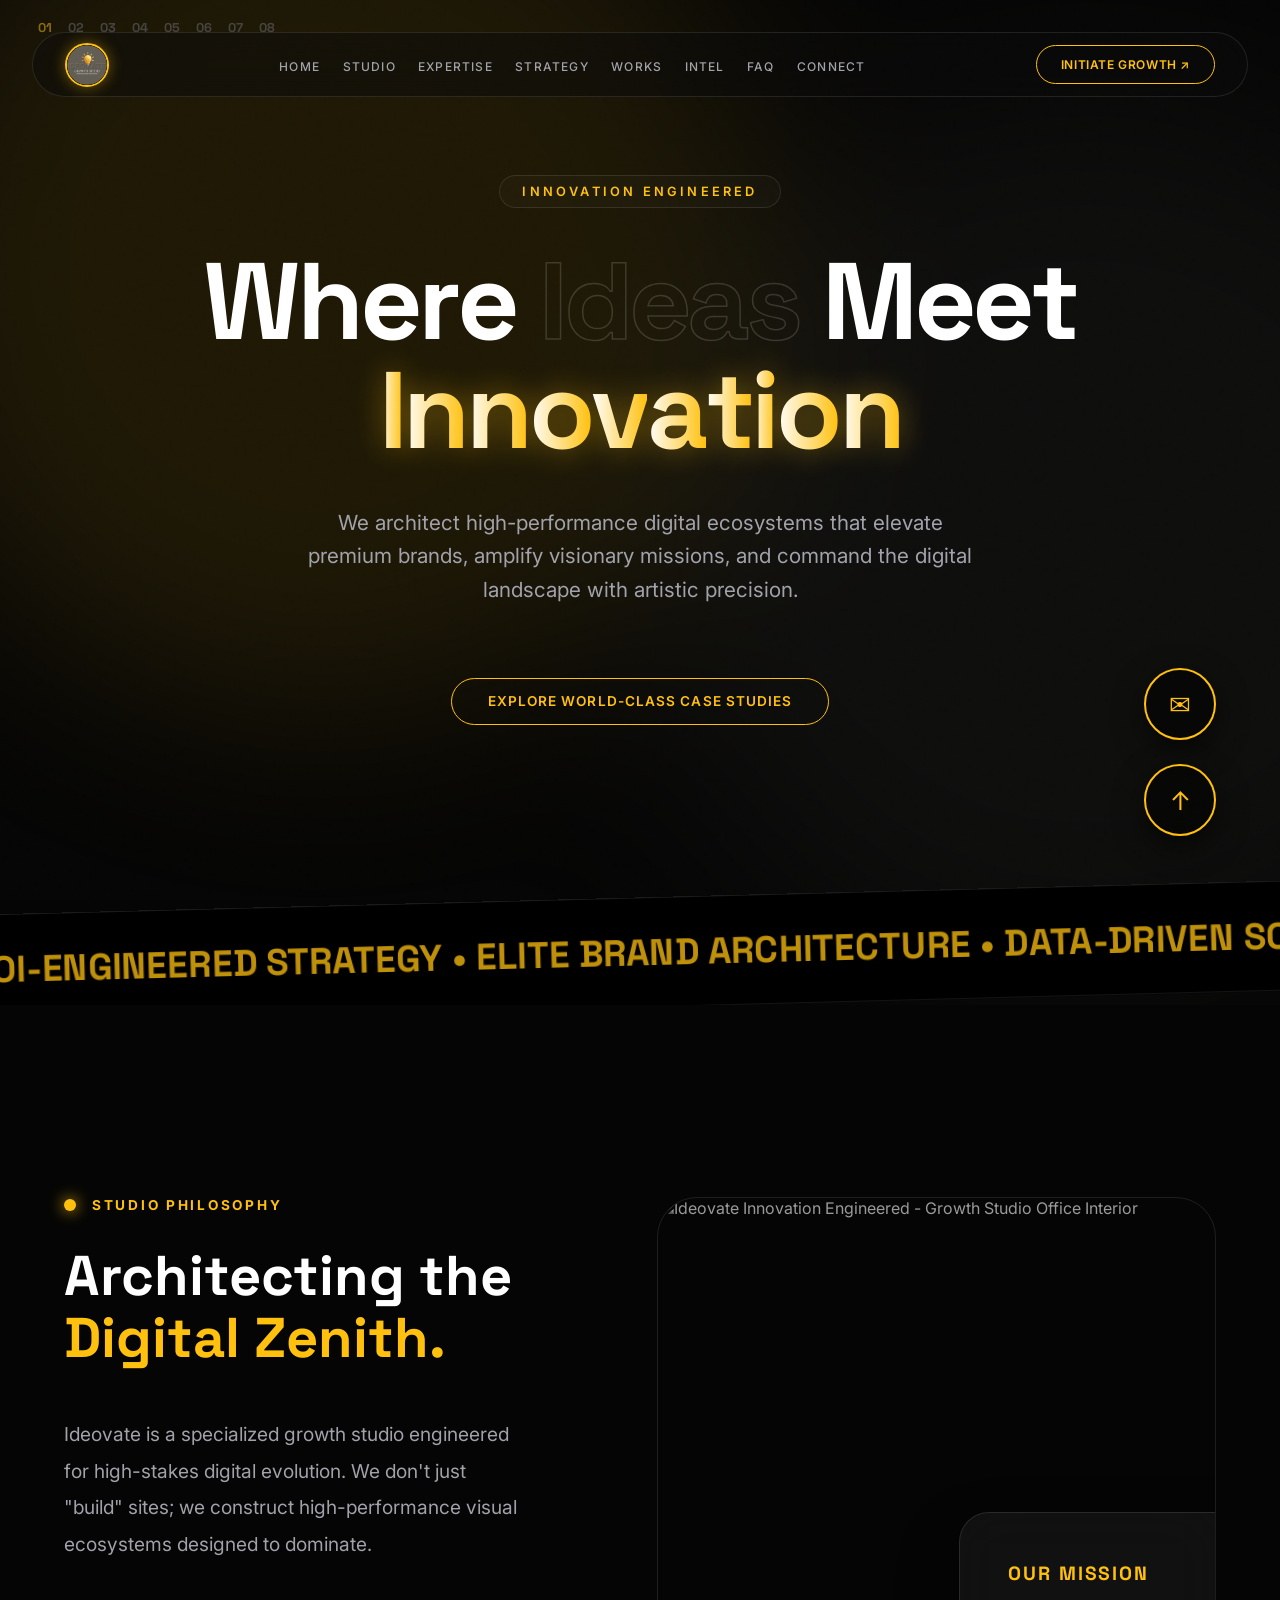
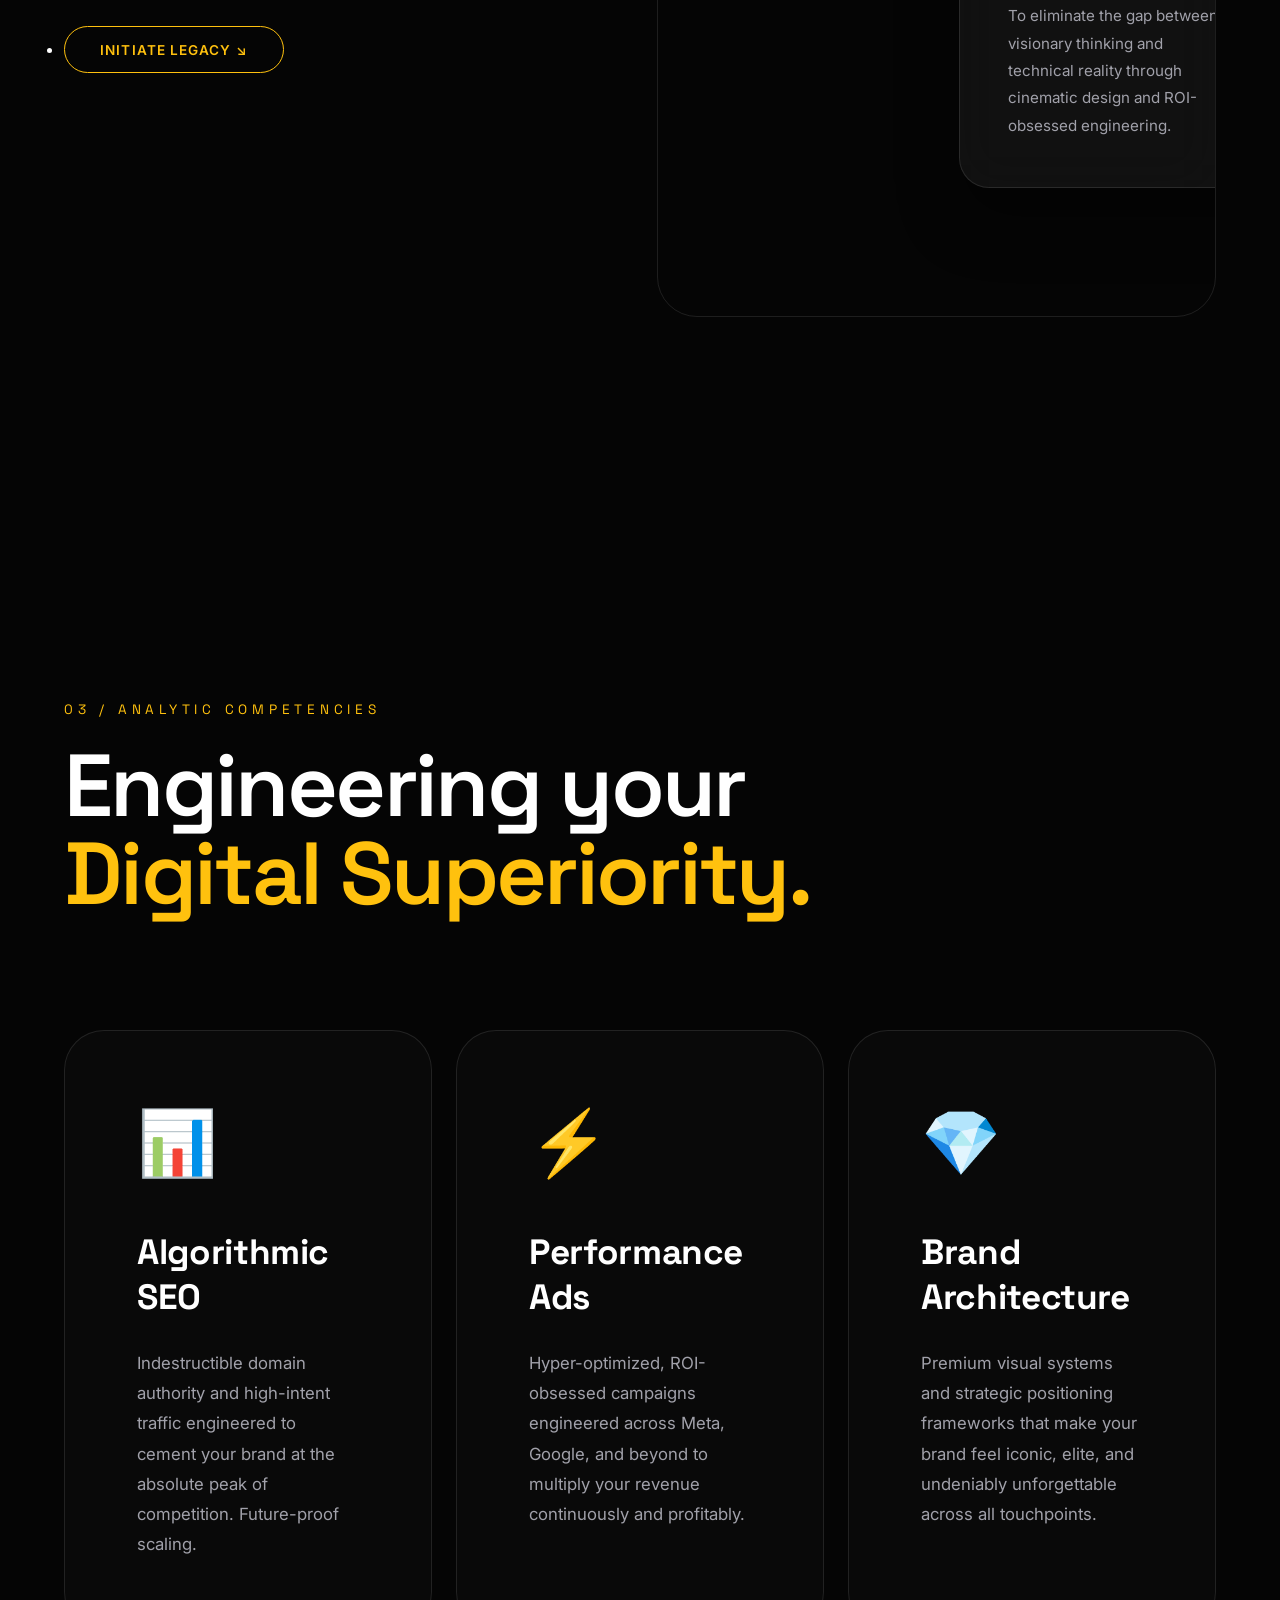
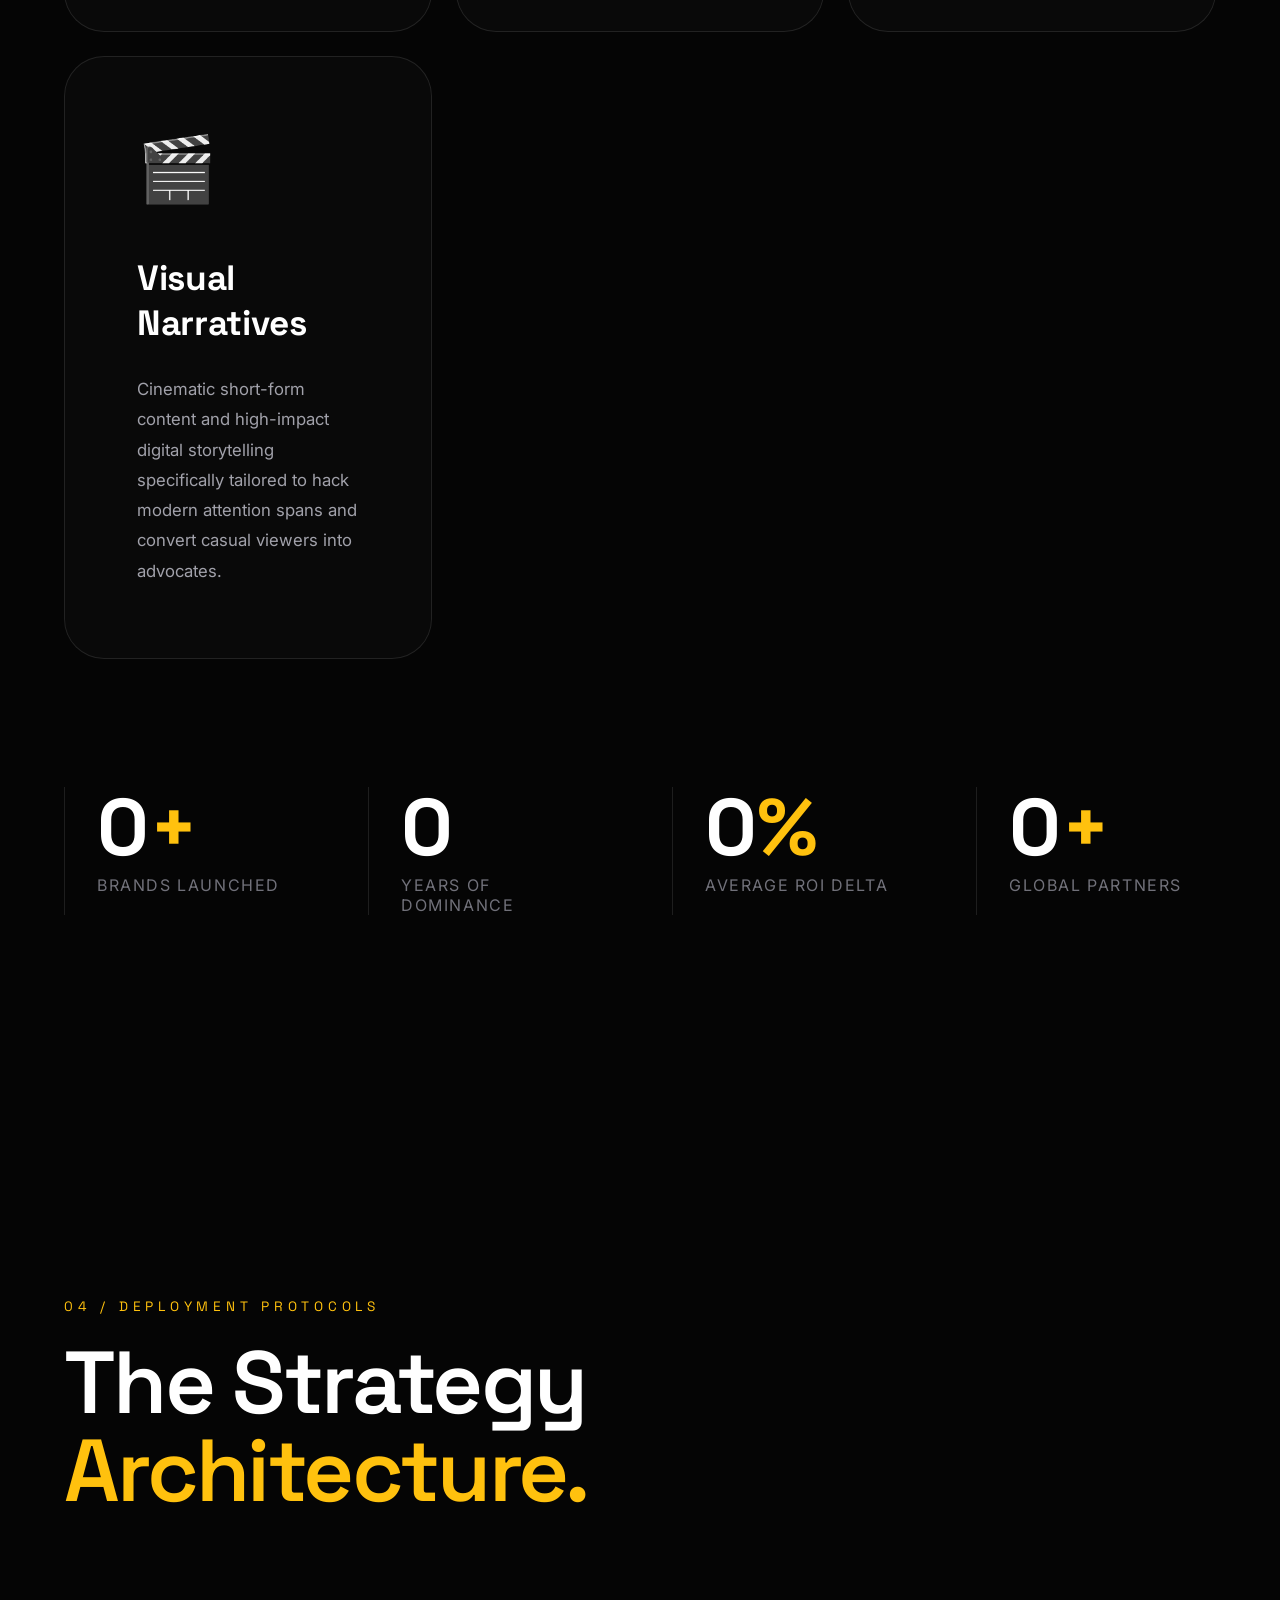
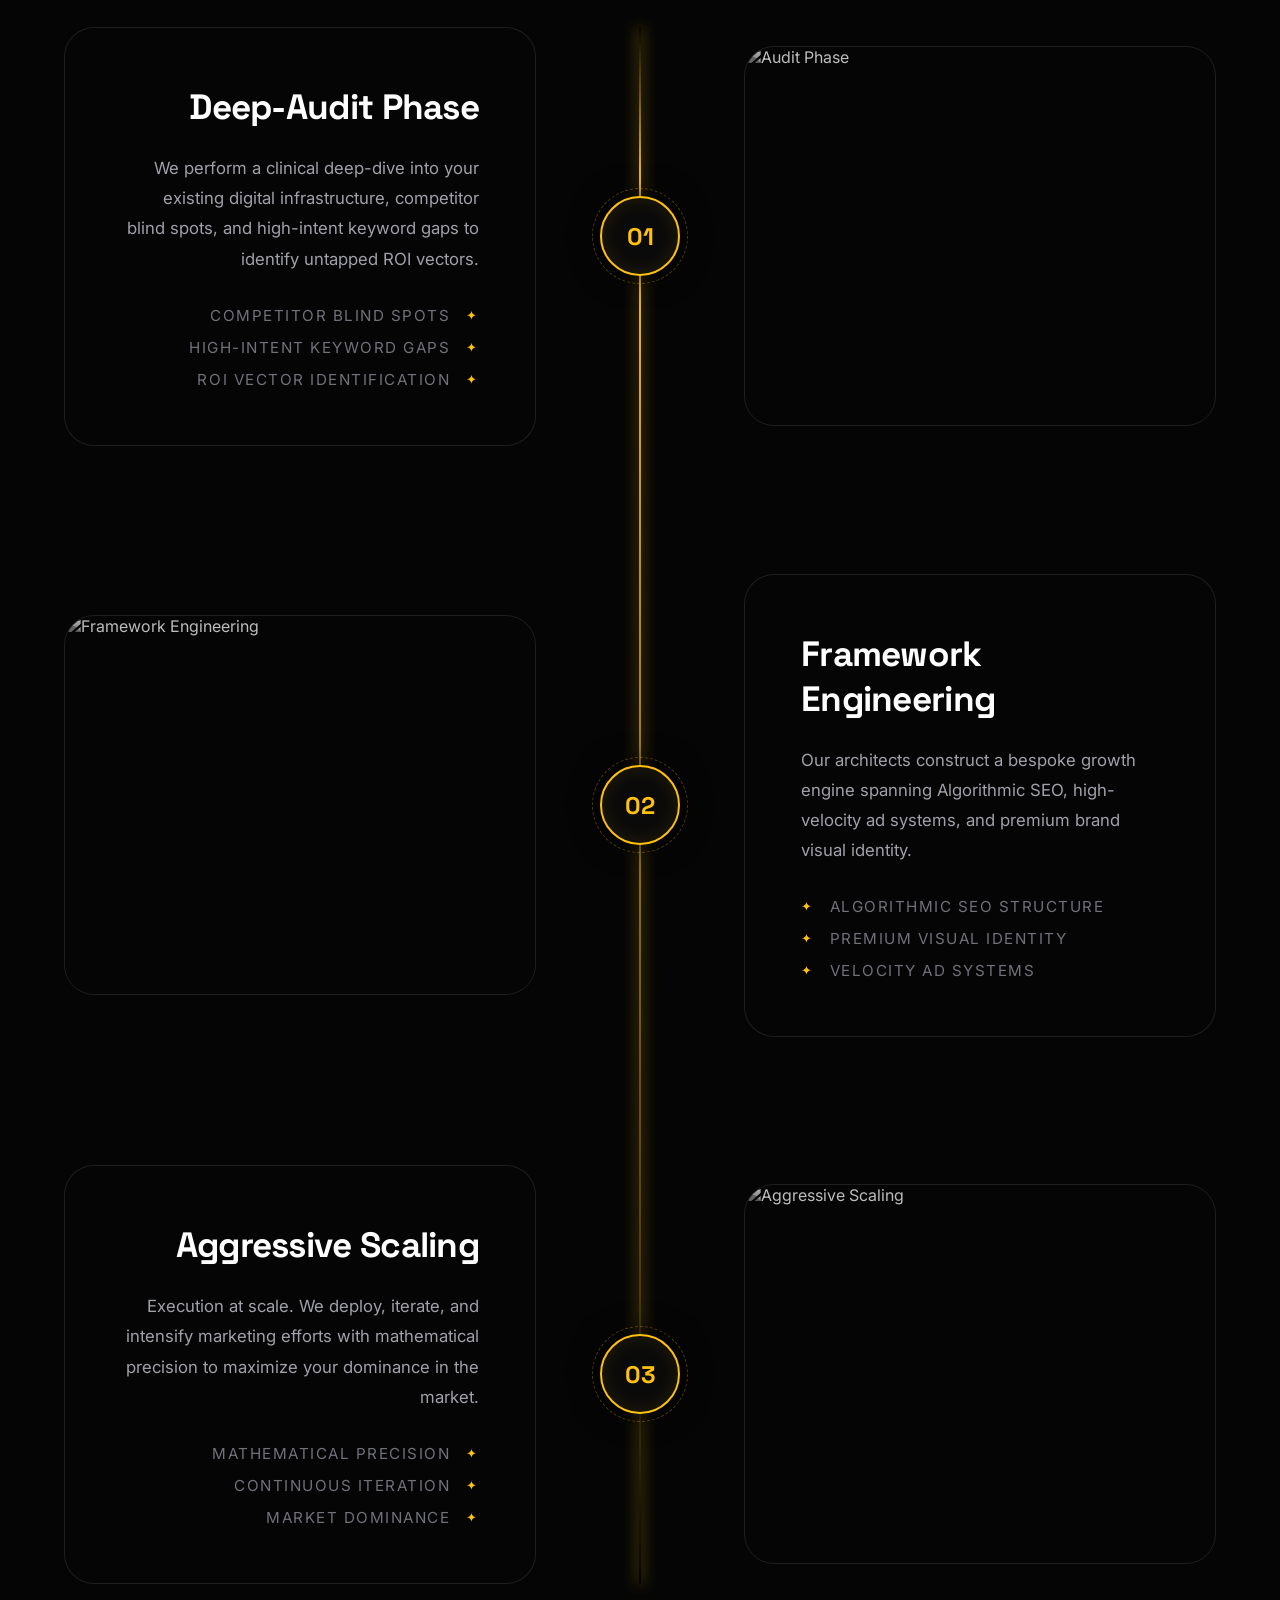
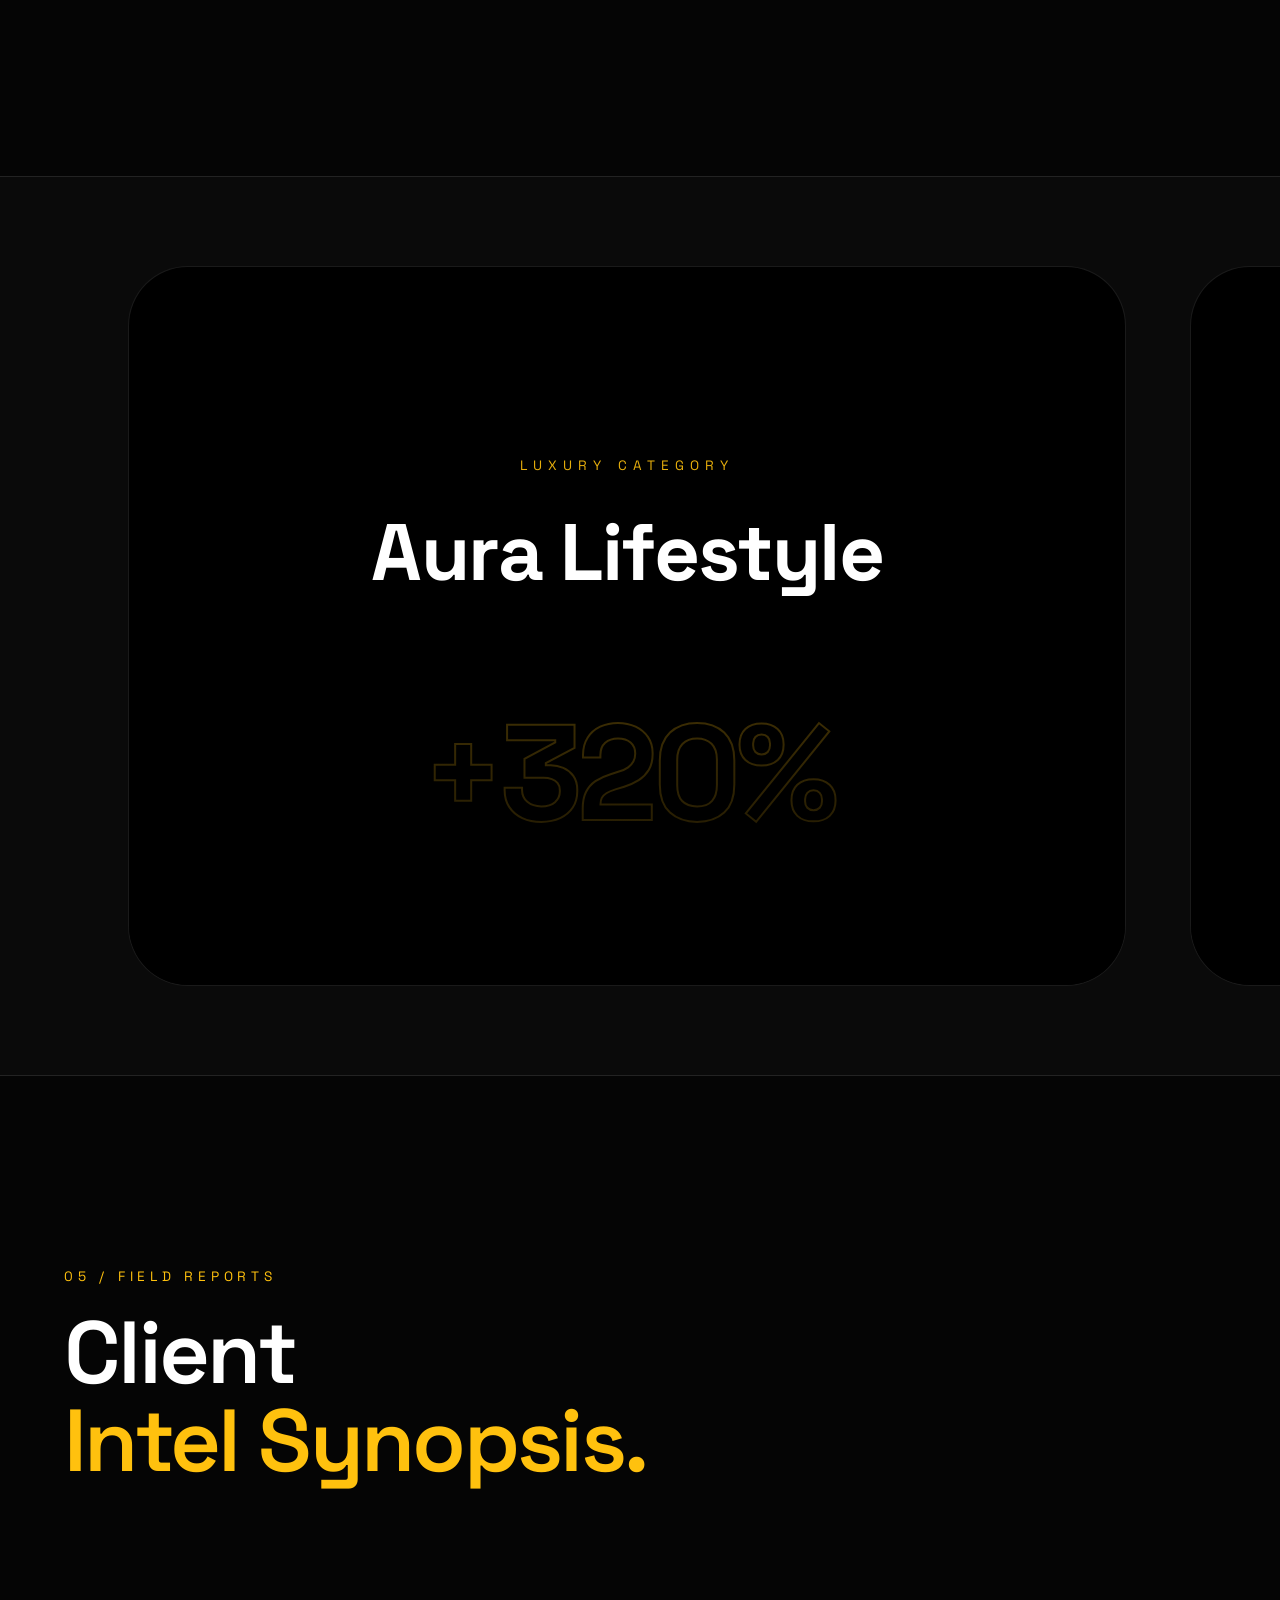
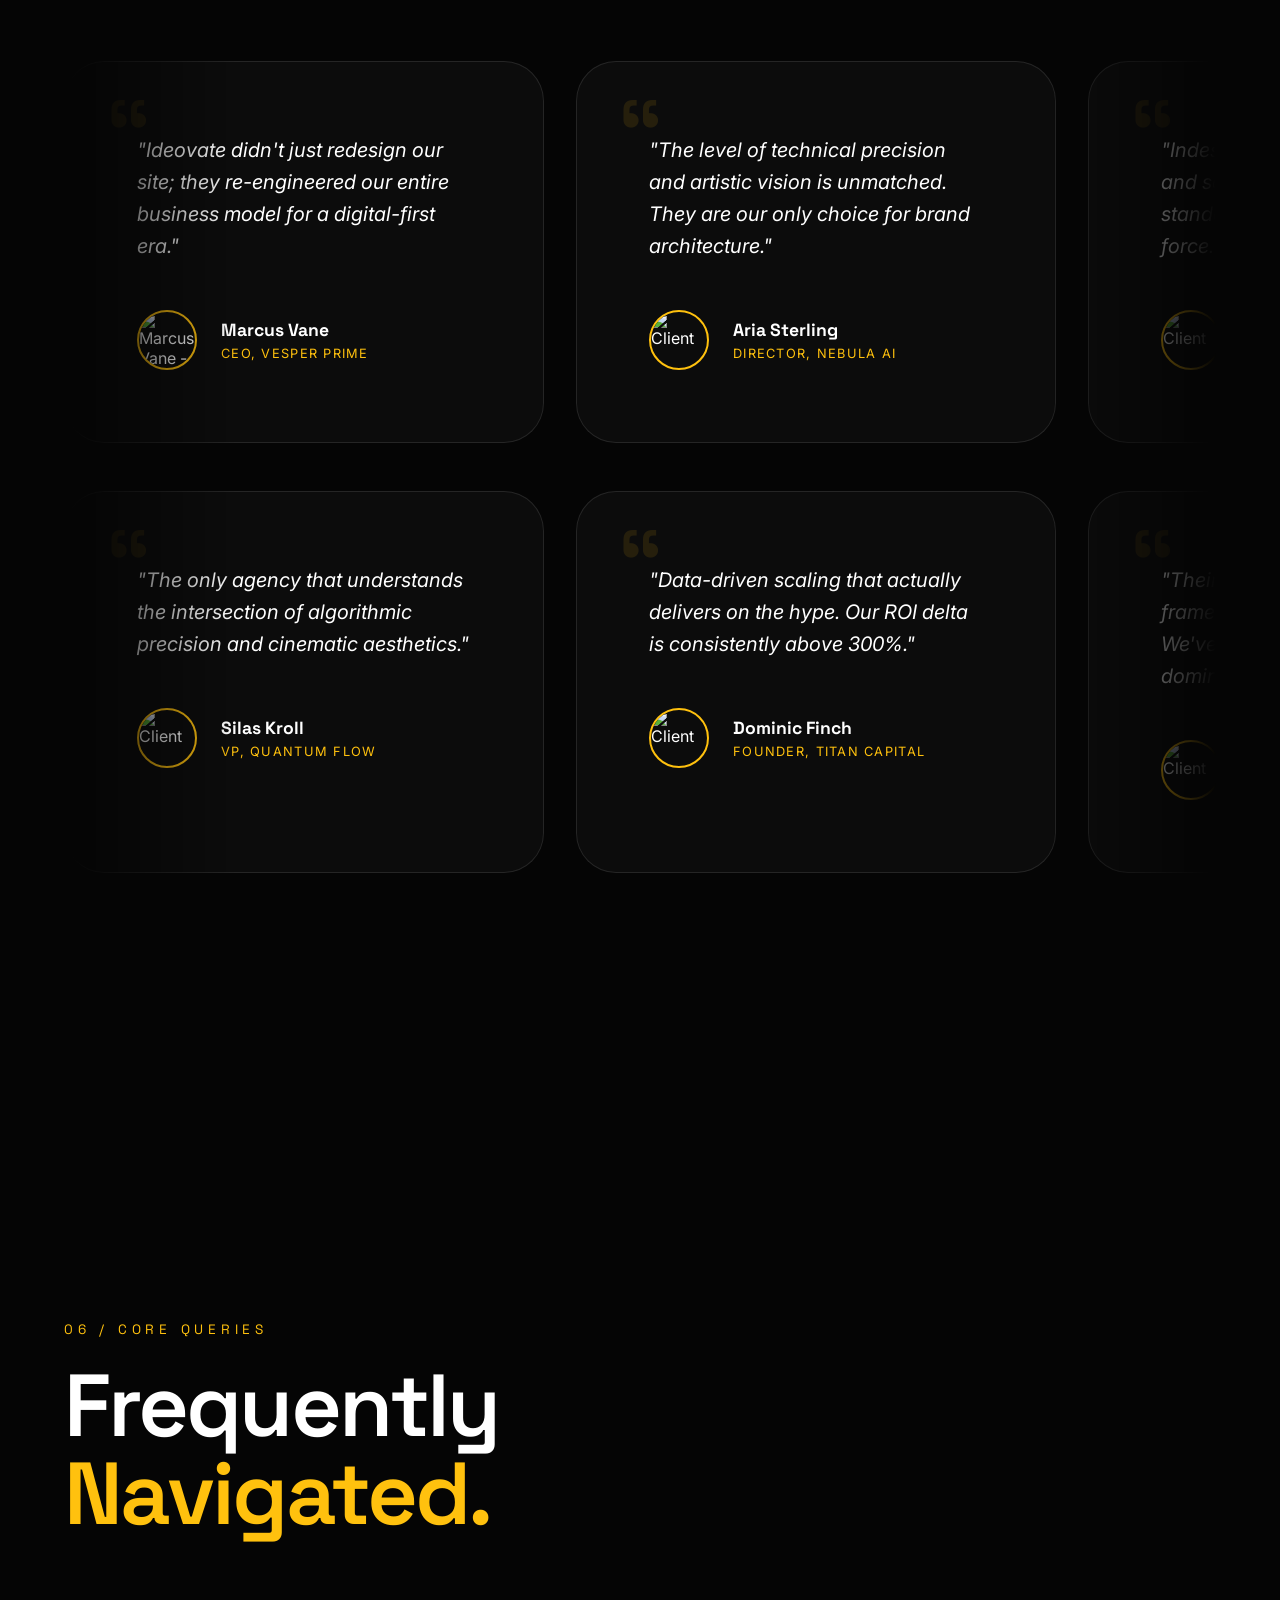
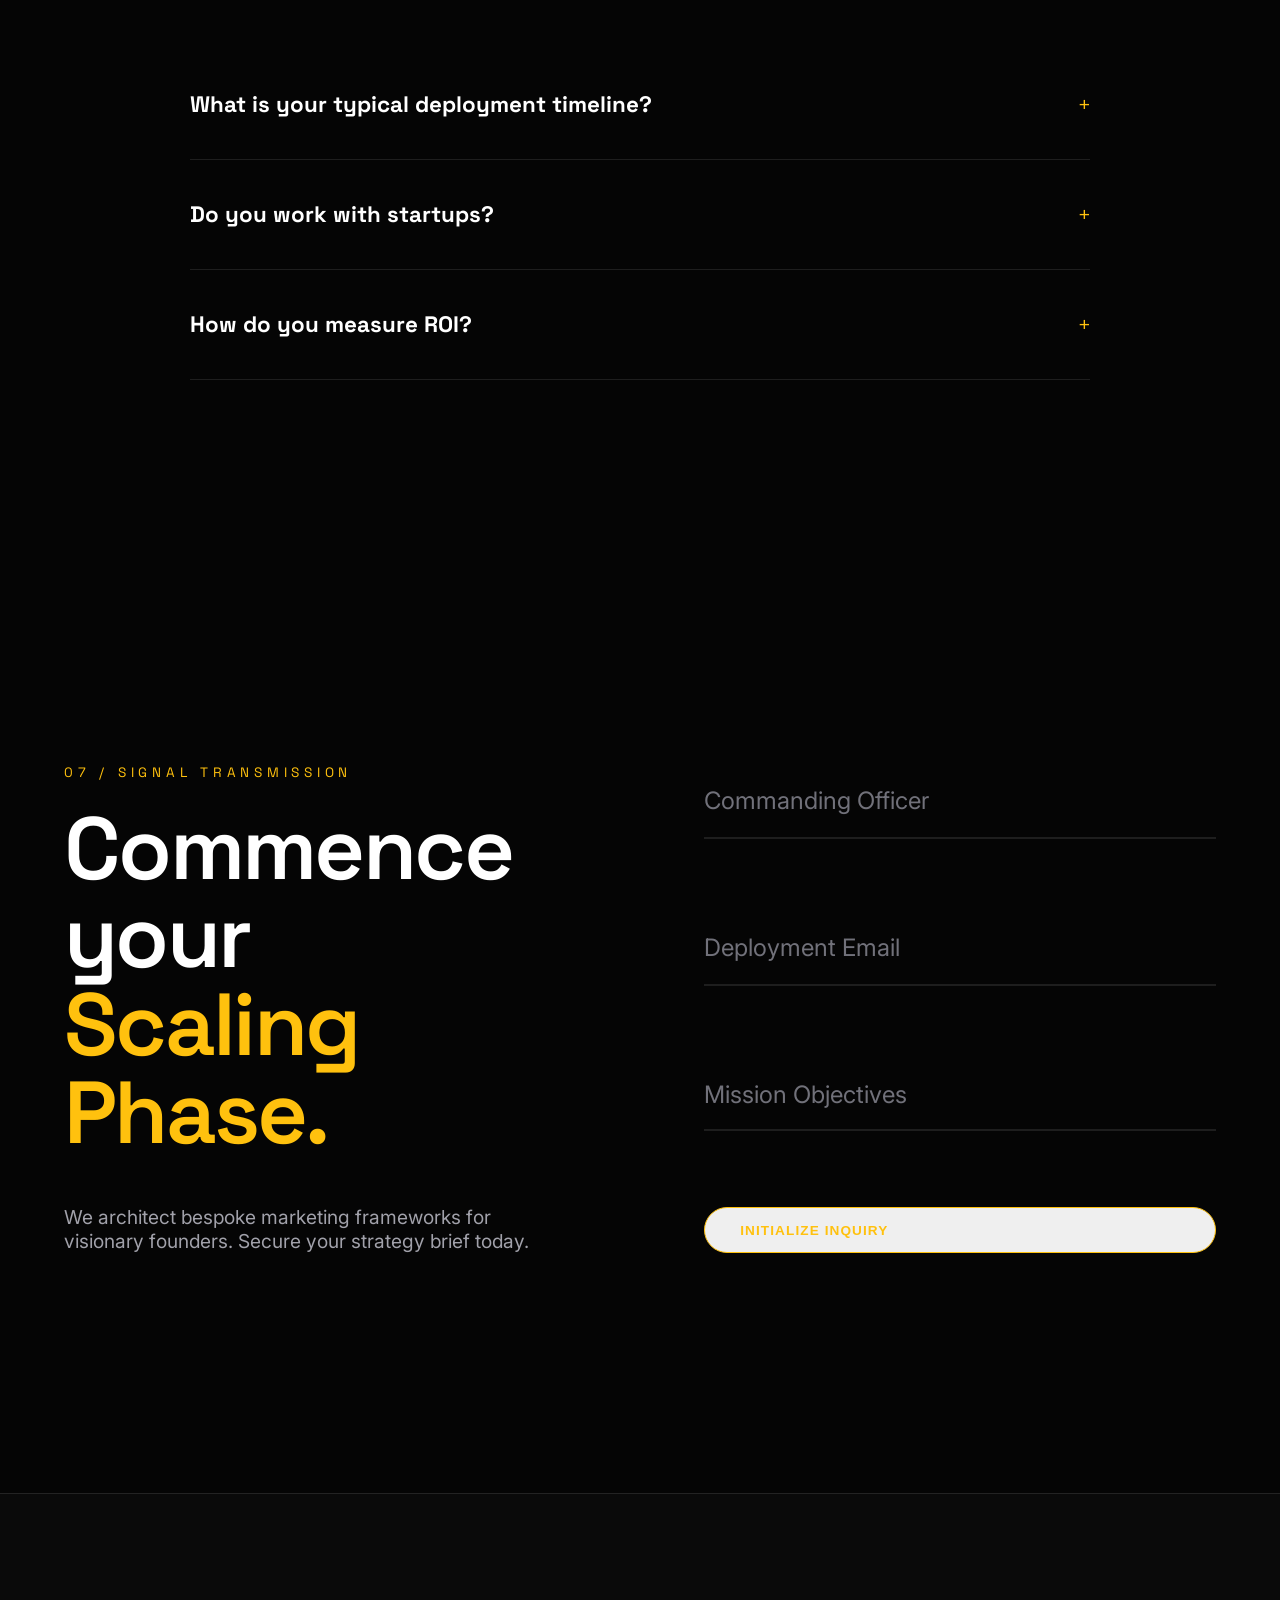
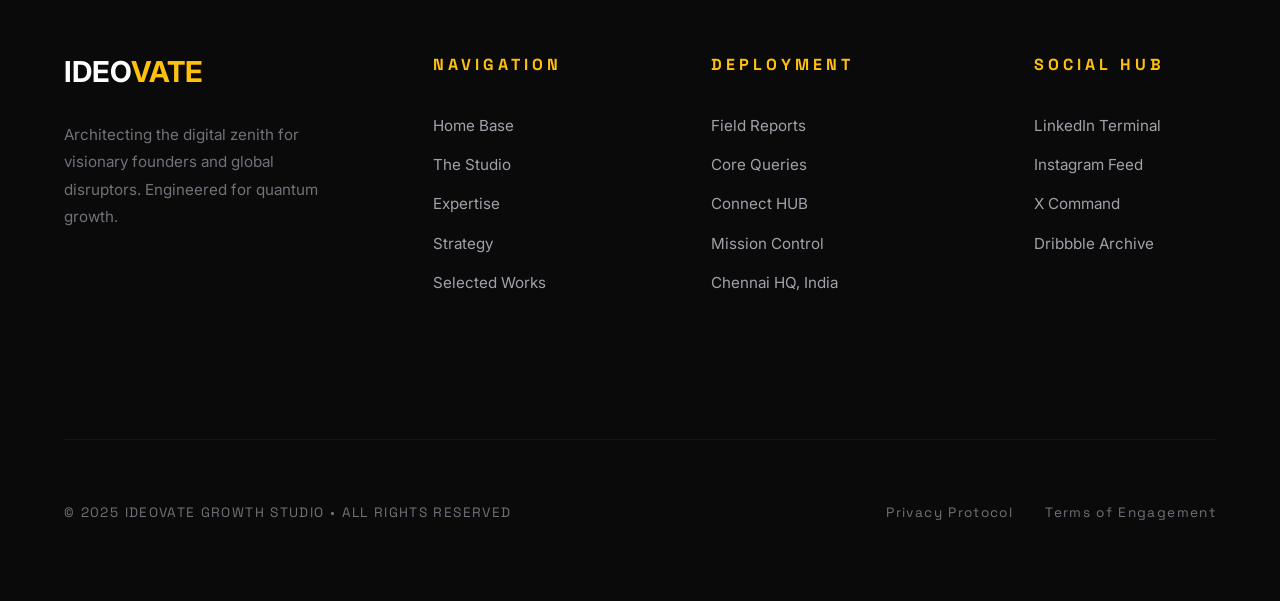
==== index.html @ bf74dcad "Add files via upload" ====
<!DOCTYPE html>
<html lang="en">
<head>
    <meta charset="UTF-8">
    <meta name="viewport" content="width=device-width, initial-scale=1.0">
    <title>IDEOVATE | Growth Studio • Innovation Engineered</title>
    <meta name="description" content="Ideovate is a premium Growth Studio specializing in algorithmic SEO, performance ads, and brand architecture. Engineered for high-stakes digital evolution in Chennai, TN and globally.">
    <meta name="keywords" content="Growth Studio, Digital Marketing, SEO, Performance Ads, Brand Design, Ideovate, Innovation Engineered">
    <link rel="canonical" href="https://ideovate.vercel.app/">
    <meta name="robots" content="index, follow">
    <meta name="author" content="Ideovate Growth Studio">
    <meta name="copyright" content="© 2025 Ideovate Growth Studio">
    <meta name="theme-color" content="#FFC10E">
    
    <!-- Open Graph / Facebook / LinkedIn -->
    <meta property="og:site_name" content="Ideovate Growth Studio">
    <meta property="og:title" content="IDEOVATE | Growth Studio • Innovation Engineered">
    <meta property="og:description" content="Ideovate is a premium Growth Studio specializing in algorithmic SEO, performance ads, and brand architecture. Engineered for high-stakes digital evolution.">
    <meta property="og:url" content="https://ideovate.vercel.app/">
    <meta property="og:type" content="website">
    <meta property="og:image" content="https://ideovate.vercel.app/logo.png">
    <meta property="og:image:alt" content="Ideovate Growth Studio Logo - Innovation Engineered">
    
    <!-- Twitter -->
    <meta name="twitter:card" content="summary_large_image">
    <meta name="twitter:site" content="@ideovate">
    <meta name="twitter:title" content="IDEOVATE | Innovation Engineered">
    <meta name="twitter:description" content="Premier Growth Studio architecting high-performance digital ecosystems through Algorithmic SEO and Brand Architecture.">
    <meta name="twitter:image" content="https://ideovate.vercel.app/logo.png">
    <link rel="preconnect" href="https://images.unsplash.com">
    <link rel="preconnect" href="https://fonts.googleapis.com">
    <link rel="preconnect" href="https://fonts.gstatic.com" crossorigin>
    <link rel="dns-prefetch" href="https://unpkg.com">
    
    <!-- Structured Data: ProfessionalService Schema.org for Google Rich Snippets -->
    <script type="application/ld+json">
    {
      "@context": "https://schema.org",
      "@type": "ProfessionalService",
      "name": "Ideovate Growth Studio",
      "alternateName": "Ideovate",
      "description": "Premium Growth Studio specializing in Algorithmic SEO, Performance Ads, and Brand Architecture in Chennai, Tamil Nadu.",
      "url": "https://ideovate.vercel.app/",
      "logo": "https://ideovate.vercel.app/logo.png",
      "address": {
        "@type": "PostalAddress",
        "addressLocality": "Chennai",
        "addressRegion": "TN",
        "addressCountry": "IN"
      },
      "geo": {
        "@type": "GeoCoordinates",
        "latitude": "13.0827",
        "longitude": "80.2707"
      },
      "hasOfferCatalog": {
        "@type": "OfferCatalog",
        "name": "Ideovate Services",
        "itemListElement": [
          {
            "@type": "Offer",
            "itemOffered": {
              "@type": "Service",
              "name": "Algorithmic SEO"
            }
          },
          {
            "@type": "Offer",
            "itemOffered": {
              "@type": "Service",
              "name": "Performance Ads"
            }
          },
          {
            "@type": "Offer",
            "itemOffered": {
              "@type": "Service",
              "name": "Brand Architecture"
            }
          }
        ]
      },
      "aggregateRating": {
        "@type": "AggregateRating",
        "ratingValue": "4.9",
        "reviewCount": "42"
      },
      "priceRange": "$$$",
      "openingHours": "Mo-Fr 09:00-18:00",
      "contactPoint": {
        "@type": "ContactPoint",
        "email": "ops@ideovate.com",
        "contactType": "Customer Support",
        "areaServed": "Global"
      }
    }
    </script>
    <!-- Modern Typography: Space Grotesk & Inter -->
    <link rel="preconnect" href="https://fonts.googleapis.com">
    <link rel="preconnect" href="https://fonts.gstatic.com" crossorigin>
    <link href="https://fonts.googleapis.com/css2?family=Inter:wght@300;400;500;600&family=Space+Grotesk:wght@400;500;600;700&display=swap" rel="stylesheet">
    
    <!-- Smooth Scroll CSS (Studio Freight Lenis) -->
    <style>
        html { scroll-behavior: smooth; scroll-padding-top: 100px; }
        html.lenis { height: auto; }
        .lenis.lenis-smooth { scroll-behavior: auto !important; }
        .lenis.lenis-smooth [data-lenis-prevent] { overscroll-behavior: contain; }
        .lenis.lenis-stopped { overflow: hidden; }
        .lenis.lenis-scrolling iframe { pointer-events: none; }
    </style>

    <style>
        :root {
            --bg-base: #050505; --bg-surface: #0a0a0a;
            --brand-gold: #FFC10E; --brand-gold-glow: rgba(255, 193, 14, 0.4);
            --brand-olive: #636056; --text-primary: #FFFFFF;
            --text-secondary: #A1A1AA; --text-muted: #71717A;
            --glass-bg: rgba(255, 255, 255, 0.02); --glass-border: rgba(255, 255, 255, 0.1);
            --font-display: 'Space Grotesk', sans-serif; --font-body: 'Inter', sans-serif;
            --3d-persp: perspective(1200px);
        }

        * { margin:0; padding:0; box-sizing:border-box; }
        body { background: var(--bg-base); color: var(--text-primary); font-family: var(--font-body); overflow-x: hidden; -webkit-font-smoothing: antialiased; }

        /* ----- PRELOADER: SVG Reveal & Curtain ----- */
        .preloader { position:fixed; inset:0; background:#000; z-index:10000; display:flex; align-items:center; justify-content:center; }
        .preloader-text { font-family: var(--font-display); font-size: 3rem; font-weight: 700; color: var(--brand-gold); transform: translateY(20px); opacity:0; letter-spacing: 0.15em; }
        .curtain { position:fixed; inset:0; background: var(--brand-olive); z-index: 10001; transform: translateY(100%); }

        /* ----- CUSTOM CURSOR: HIGH PERFORMANCE AURA ----- */
        .cursor-dot { position:fixed; top: 0; left: 0; width:10px; height:10px; background: var(--brand-gold); border-radius:50%; pointer-events:none; z-index: 100001; opacity: 0; }
        .cursor-follower { position:fixed; top: 0; left: 0; width:45px; height:45px; border: 1.5px solid var(--brand-gold); opacity: 0.4; border-radius:50%; pointer-events:none; z-index: 100000; opacity: 0; }
        .hovered .cursor-follower { width: 70px; height: 70px; background: rgba(255, 193, 14, 0.1); border-color: transparent; backdrop-filter: blur(2px); }

        /* ----- BACKGROUNDS: ADVANCED MESH & GRAIN ----- */
        #particle-canvas { position:fixed; inset:0; z-index: -2; opacity: 0.6; pointer-events: none; }
        .grain { position:fixed; inset:0; pointer-events:none; z-index: 9998; opacity: 0.04; mix-blend-mode: overlay; background-image: url("data:image/svg+xml,%3Csvg viewBox='0 0 200 200' xmlns='http://www.w3.org/2000/svg'%3E%3Cfilter id='n'%3E%3CfeTurbulence type='fractalNoise' baseFrequency='0.9' opacity='0.5'/%3E%3C/filter%3E%3Crect width='100%25' height='100%25' filter='url(%23n)'/%3E%3C/svg%3E"); }
        .aurora { position:fixed; inset:0; z-index: -3; filter: blur(100px); }
        .aurora-orb { position:absolute; border-radius:50%; opacity: 0.25; width:70vw; height:70vw; transition: transform 20s infinite alternate linear; }
        .orb-1 { background: var(--brand-gold-glow); top:-20%; left:-10%; animation: floatOrb 25s infinite alternate; }
        .orb-2 { background: rgba(99, 96, 86, 0.4); bottom:-10%; right:-20%; animation: floatOrb 35s infinite alternate-reverse; }
        @keyframes floatOrb { 0% { transform: translate(0,0) scale(1); } 50% { transform: translate(10%, 15%) scale(1.1); } 100% { transform: translate(-5%, -10%) scale(0.95); } }
        
        .perspective-grid { position:absolute; bottom:-10%; left:0; width:100%; height:80%; pointer-events:none; z-index: -1; opacity:0.15; background-image: radial-gradient(var(--brand-gold) 1.2px, transparent 1.2px); background-size: 50px 50px; transform: perspective(100vh) rotateX(75deg); transform-origin: center bottom; }
        .grid-glow { position:absolute; width: 400px; height: 400px; background: radial-gradient(circle, var(--brand-gold-glow), transparent 70%); border-radius: 50%; pointer-events: none; mix-blend-mode: color-dodge; z-index: 0; filter: blur(30px); opacity: 0; transition: opacity 0.8s; }

        /* ----- HUD & NAVIGATION ----- */
        .hud-top-nav { position:fixed; top:0; left:0; width:100%; height:3px; background: var(--brand-gold); z-index: 10001; transform: scaleX(0); transform-origin: left; box-shadow: 0 0 15px var(--brand-gold); }
        .hud-markers { position:fixed; top: 1.2rem; left: 3%; display: flex; gap: 1rem; z-index: 10002; font-family: var(--font-display); font-size: 0.8rem; font-weight: 700; color: var(--text-muted); opacity: 0.5; pointer-events: none; }
        .hud-marker.active { color: var(--brand-gold); opacity: 1; }
        
        /* Section Viewport Warp */
        .section-warp { transform-style: preserve-3d; transition: transform 0.8s cubic-bezier(0.2, 0.8, 0.2, 1); will-change: transform; backface-visibility: hidden; }
        .section-in-view { --warp-val: 0deg; transform: perspective(1500px) rotateY(var(--warp-val)) rotateX(calc(var(--warp-val) * 0.5)); }
        
        nav { position:fixed; top:2rem; left:50%; transform:translateX(-50%); width:95%; max-width: 1350px; padding:0.6rem 2rem; background: rgba(10, 10, 10, 0.5); backdrop-filter: blur(25px); border: 1px solid var(--glass-border); border-radius: 100px; display:flex; justify-content:space-between; align-items:center; z-index: 1000; transition: transform 0.6s; }
        .logo { display: flex; align-items: center; text-decoration: none; }
        .logo-img { height: 44px; width: 44px; border-radius: 50%; border: 2px solid var(--brand-gold); box-shadow: 0 0 15px var(--brand-gold-glow); transition: 0.5s cubic-bezier(0.175, 0.885, 0.32, 1.275); }
        .logo:hover .logo-img { transform: scale(1.1) rotate(5deg); box-shadow: 0 0 25px var(--brand-gold); }
        .nav-links { display:flex; gap:1.4rem; list-style:none; }
        .nav-links a { text-decoration:none; color: var(--text-secondary); font-size: 0.75rem; font-weight: 500; text-transform: uppercase; letter-spacing: 0.1em; transition: 0.4s; position:relative; padding-bottom: 5px; }
        .nav-links a:hover { color: var(--brand-gold); }
        .nav-links a::after { content:''; position:absolute; bottom:0; left:0; width:0; height:1.5px; background: var(--brand-gold); transition: 0.4s; }
        .nav-links a:hover::after { width:100%; }

        nav .btn-liquid { padding: 0.7rem 1.5rem; font-size: 0.75rem; letter-spacing: 0.05em; }

        .btn-liquid { position:relative; padding:0.9rem 2.2rem; border-radius:100px; border:1px solid var(--brand-gold); color: var(--brand-gold); text-decoration:none; font-weight: 600; font-size: 0.85rem; overflow:hidden; display:inline-flex; transition: 0.4s; z-index:1; text-transform: uppercase; letter-spacing: 0.08em; }
        .btn-liquid::before { content:''; position:absolute; top:120%; left:-10%; width:120%; height:120%; background: var(--brand-gold); border-radius: 50% 50% 0 0; transition: top 0.5s cubic-bezier(0.6, 0.01, 0, 1); z-index: -1; }
        .btn-liquid:hover { color: #000; }
        .btn-liquid:hover::before { top:-10%; }

        /* ----- HERO SECTION ----- */
        #home { min-height: 100vh; display:flex; flex-direction:column; align-items:center; justify-content:center; text-align:center; padding: 0 5%; position:relative; overflow:hidden; }
        .hero-badge { display:inline-block; padding: 0.5rem 1.4rem; background: var(--glass-bg); border: 1px solid var(--glass-border); border-radius: 100px; color: var(--brand-gold); font-size: 0.8rem; font-weight: 600; letter-spacing: 0.25em; text-transform: uppercase; margin-bottom: 2.5rem; backdrop-filter: blur(15px); }
        .hero-title { font-family: var(--font-display); font-size: clamp(3rem, 8.5vw, 7.8rem); font-weight: 700; line-height: 1.0; letter-spacing: -0.04em; margin-bottom: 2.5rem; }
        .hero-title .outline { color: transparent; -webkit-text-stroke: 1.5px rgba(255,255,255,0.15); }
        .split-c { display: inline-block; white-space: nowrap; }
        .hero-title .glow { background: linear-gradient(90deg, #fff, var(--brand-gold)); -webkit-background-clip: text; background-clip: text; -webkit-text-fill-color: transparent; }
        .hero-title .glow .char-box { background: inherit; -webkit-background-clip: text; background-clip: text; -webkit-text-fill-color: transparent; filter: drop-shadow(0 0 15px rgba(255,193,14,0.4)); }
        .hero-desc { font-size: 1.3rem; color: var(--text-secondary); max-width: 680px; margin-bottom: 4.5rem; opacity: 0; transform: translateY(30px); line-height: 1.6; }

        /* ----- MARQUEE ----- */
        .marquee { width: 100%; border-top: 1px solid var(--glass-border); border-bottom: 1px solid var(--glass-border); background: #000; padding: 1.8rem 0; overflow: hidden; display:flex; white-space: nowrap; transform: rotate(-1.5deg) scale(1.05); }
        .marquee-inner { display: flex; gap: 8rem; animation: marquee 40s linear infinite; }
        .marquee span { font-family: var(--font-display); font-size: 2.2rem; font-weight: 700; color: var(--brand-gold); text-transform: uppercase; opacity: 0.75; display: flex; align-items: center; gap: 8rem; }
        .marquee span::after { content: "✦"; color: #fff; opacity: 0.3; }
        @keyframes marquee { 0% { transform: translateX(0); } 100% { transform: translateX(-50%); } }

        /* ----- ABOUT SECTION: CREATIVE GRID ----- */
        .about-section { position: relative; padding: 12rem 5%; background: var(--bg-base); overflow: hidden; }
        .about-grid { display: grid; grid-template-columns: 1fr 1.2fr; gap: 8rem; align-items: start; }
        .about-v-txt { position: absolute; left: -10%; top: 20%; font-family: var(--font-display); font-size: 15vw; font-weight: 900; color: rgba(255,193,14,0.03); -webkit-text-stroke: 1px rgba(255,193,14,0.08); transform: rotate(-90deg); white-space: nowrap; pointer-events: none; z-index: 0; }
        .about-img-wrap { position: relative; height: 80vh; border-radius: 40px; overflow: hidden; border: 1px solid var(--glass-border); z-index: 1; transition: 0.8s cubic-bezier(0.2, 0.8, 0.2, 1); }
        .about-img-wrap:hover { transform: scale(1.02); }
        .about-img { width: 100%; height: 110%; object-fit: cover; filter: grayscale(1) contrast(1.2) brightness(0.6); transition: 1s cubic-bezier(0.2, 0.8, 0.2, 1); }
        .about-img-wrap:hover .about-img { filter: grayscale(0) contrast(1.1) brightness(0.8); transform: scale(1.05); }
        .about-glass-card { position: absolute; right: -4rem; bottom: 8rem; width: 320px; padding: 3rem; background: rgba(255,255,255,0.05); backdrop-filter: blur(25px); border: 1px solid var(--glass-border); border-radius: 30px; box-shadow: 0 30px 60px rgba(0,0,0,0.4); z-index: 5; transition: 0.5s ease-out; }
        .about-glass-card h4 { font-family: var(--font-display); font-size: 1.2rem; margin-bottom: 1rem; color: var(--brand-gold); letter-spacing: 0.1em; }
        .about-glass-card p { color: var(--text-secondary); line-height: 1.8; font-size: 0.95rem; }
        .vision-stat { font-family: var(--font-display); font-size: 3.5rem; line-height: 1.1; margin-bottom: 3rem; font-weight: 700; }
        .vision-stat span { color: var(--brand-gold); }
        .philosophy-txt { font-size: 1.2rem; color: var(--text-secondary); line-height: 1.9; margin-bottom: 4rem; max-width: 500px; }
        .about-badge { display: flex; align-items: center; gap: 1rem; margin-bottom: 2rem; }
        .badge-dot { width: 12px; height: 12px; background: var(--brand-gold); border-radius: 50%; box-shadow: 0 0 15px var(--brand-gold); }
        .badge-label { text-transform: uppercase; letter-spacing: 0.2em; font-size: 0.85rem; font-weight: 700; color: var(--brand-gold); }

        /* ----- SECTIONS COMMON ----- */
        section { padding: clamp(6rem, 15vw, 12rem) 5%; position: relative; }
        .section-header { margin-bottom: clamp(4rem, 10vw, 7rem); }
        .section-subtitle { font-family: var(--font-display); font-size: clamp(0.7rem, 2vw, 0.85rem); letter-spacing: 0.35em; text-transform: uppercase; color: var(--brand-gold); margin-bottom: 1.5rem; display: block; overflow: hidden; }
        .section-title { font-family: var(--font-display); font-size: clamp(2.5rem, 8vw, 5.5rem); font-weight: 600; line-height: 1.0; letter-spacing: -0.03em; }
        .section-title span { color: var(--brand-gold); }

        /* ----- SERVICES ----- */
        .services-grid { display: grid; grid-template-columns: repeat(auto-fit, minmax(320px, 1fr)); gap: 1.5rem; }
        .service-card { background: var(--glass-bg); border: 1px solid var(--glass-border); border-radius: 40px; padding: 4.5rem; backdrop-filter: blur(20px); position: relative; overflow: hidden; transition: border-color 0.6s, transform 0.6s; }
        .service-card:hover { border-color: rgba(255,193,14,0.5); transform: translateY(-15px); }
        .sc-icon { font-size: 4rem; margin-bottom: 3rem; display: block; transition: 0.6s cubic-bezier(0.175, 0.885, 0.32, 1.275); }
        .service-card:hover .sc-icon { transform: scale(1.25) rotate(10deg); }
        .sc-title { font-family: var(--font-display); font-size: 2.2rem; margin-bottom: 1.8rem; letter-spacing: -0.01em; }
        .sc-desc { color: var(--text-secondary); line-height: 1.8; font-size: 1.05rem; }
        .sc-mouse-glow { position: absolute; inset: 0; background: radial-gradient(350px circle at var(--mx) var(--my), rgba(255,193,14,0.12), transparent 70%); opacity: 0; transition: opacity 0.5s; pointer-events: none; }
        .service-card:hover .sc-mouse-glow { opacity: 1; }

        /* ----- RESULTS STATS ----- */
        .results-container { display: flex; justify-content: space-between; gap: 4rem; flex-wrap: wrap; margin-top: 8rem; }
        .res-item { flex: 1; min-width: 200px; position: relative; padding-left: 2rem; border-left: 1px solid var(--glass-border); }
        .res-num { font-family: var(--font-display); font-size: 5rem; font-weight: 700; color: #fff; margin-bottom: 0.5rem; line-height: 1; display: flex; align-items: center; }
        .res-num span { color: var(--brand-gold); }
        .res-label { color: var(--text-muted); font-size: 1rem; text-transform: uppercase; letter-spacing: 0.1em; }

        /* ----- PORTFOLIO HORIZONTAL PINNED PARALLAX ----- */
        #portfolio { padding:0; }
        .h-wrap { height: 100vh; display: flex; align-items: center; overflow: hidden; background: var(--bg-surface); border-top: 1px solid var(--glass-border); border-bottom: 1px solid var(--glass-border); position: relative; }
        .h-container { display: flex; gap: 5vw; padding: 0 10vw; width: max-content; }
        .p-card { width: 78vw; min-width: 550px; height: 80vh; background: #000; border-radius: 60px; overflow: hidden; position: relative; border: 1px solid var(--glass-border); display: flex; flex-direction: column; justify-content: center; align-items: center; text-align: center; flex-shrink: 0; }
        .p-img-wrap { position: absolute; inset: 0; z-index: 0; overflow: hidden; }
        .p-img { width: 140%; height: 130%; background-size: cover; background-position: center; filter: grayscale(1) contrast(1.4) brightness(0.6); opacity: 0.45; position: absolute; top: -10%; left: -20%; transition: filter 1s, opacity 1s, transform 0.8s; }
        .p-card:hover .p-img { filter: grayscale(0) contrast(1.1) brightness(0.8); opacity: 0.7; transform: scale(1.05); }
        
        /* Chromatic Aberration Layer */
        .p-img-chroma { position: absolute; inset: 0; background: inherit; mix-blend-mode: screen; opacity: 0; pointer-events: none; transition: transform 0.6s cubic-bezier(0.1, 0.9, 0.1, 1); }
        .p-card:hover .p-img-chroma { opacity: 0.6; transform: translate(15px, -8px) scale(1.05); filter: hue-rotate(90deg) blur(2px); }
        .p-card { transform-style: preserve-3d; transition: transform 0.5s; }
        .p-card:hover { transform: var(--3d-persp) rotateX(4deg) rotateY(-4deg) scale(1.02); }


        .p-mask { position: absolute; inset:0; background: linear-gradient(180deg, transparent 30%, rgba(0,0,0,0.9)); z-index: 1; pointer-events: none; }
        .p-content { position: relative; z-index: 5; padding: 4rem; pointer-events: none; }
        .p-tag { font-family: var(--font-display); font-size: 0.85rem; color: var(--brand-gold); text-transform: uppercase; letter-spacing: 0.45em; margin-bottom: 2.5rem; display: block; opacity: 0.9; }
        .p-title { font-family: var(--font-display); font-size: 5rem; font-weight: 700; margin-bottom: 2rem; line-height: 0.95; letter-spacing: -0.02em; }
        .p-metric { font-family: var(--font-display); font-size: 8.5rem; font-weight: 700; color: transparent; -webkit-text-stroke: 2px rgba(255,193,14,0.4); letter-spacing: -0.04em; filter: drop-shadow(0 0 20px rgba(0,0,0,0.5)); transition: 0.6s; }
        .p-card:hover .p-metric { color: var(--brand-gold); -webkit-text-stroke: 0px transparent; }

        /* ----- PREMIUM STRATEGY TIMELINE ----- */
        .strategy-timeline { position: relative; max-width: 1200px; margin: 6rem auto 0; display: flex; flex-direction: column; gap: 8rem; }
        .st-laser { position: absolute; left: 50%; top: 0; bottom: 0; width: 2px; background: linear-gradient(to bottom, transparent, var(--brand-gold) 10%, rgba(255,193,14,0.2) 90%, transparent); transform: translateX(-50%); z-index: 0; box-shadow: 0 0 15px var(--brand-gold); }

        .st-item { display: grid; grid-template-columns: 1fr auto 1fr; gap: 4rem; align-items: center; position: relative; z-index: 1; }
        .st-item:nth-child(even) .st-content { grid-column: 1; grid-row: 1; text-align: right; }
        .st-item:nth-child(even) .st-node { grid-column: 2; grid-row: 1; }
        .st-item:nth-child(even) .st-visual { grid-column: 3; grid-row: 1; }

        .st-node { width: 80px; height: 80px; border-radius: 50%; background: var(--bg-surface); border: 2px solid var(--brand-gold); display: flex; align-items: center; justify-content: center; box-shadow: 0 0 30px rgba(0,0,0,0.8), inset 0 0 20px rgba(255,193,14,0.1); position: relative; }
        .st-node::before { content: ''; position: absolute; inset: -10px; border-radius: 50%; border: 1px dashed var(--brand-gold); animation: spinNode 10s linear infinite; opacity: 0.3; }
        @keyframes spinNode { 100% { transform: rotate(360deg); } }
        .st-node-inner { font-family: var(--font-display); font-size: 1.5rem; font-weight: 700; color: var(--brand-gold); }

        .st-content { background: rgba(5,5,5,0.6); backdrop-filter: blur(20px); border: 1px solid var(--glass-border); padding: 3.5rem; border-radius: 30px; transition: 0.6s cubic-bezier(0.2, 0.8, 0.2, 1); position: relative; overflow: hidden; }
        .st-content:hover { border-color: rgba(255,193,14,0.4); transform: translateY(-10px); box-shadow: 0 20px 40px rgba(0,0,0,0.6); }
        .st-content::before { content: ''; position: absolute; inset: 0; background: radial-gradient(circle at top right, rgba(255,193,14,0.08), transparent 60%); pointer-events: none; opacity: 0; transition: 0.6s; }
        .st-content:hover::before { opacity: 1; }

        .st-title { font-family: var(--font-display); font-size: 2.2rem; margin-bottom: 1.5rem; color: #fff; letter-spacing: -0.02em; }
        .st-desc { color: var(--text-secondary); line-height: 1.8; font-size: 1.05rem; margin-bottom: 2rem; }
        .st-features { list-style: none; display: flex; flex-direction: column; gap: 0.8rem; }
        .st-item:nth-child(even) .st-features { align-items: flex-end; }
        .st-features li { display: flex; align-items: center; gap: 1rem; color: var(--text-muted); font-size: 0.95rem; text-transform: uppercase; letter-spacing: 0.1em; }
        .st-features li::before { content: '✦'; color: var(--brand-gold); font-size: 0.8rem; }
        .st-item:nth-child(even) .st-features li { flex-direction: row-reverse; }

        .st-visual { position: relative; height: 380px; border-radius: 30px; overflow: hidden; border: 1px solid var(--glass-border); transform-style: preserve-3d; transition: 0.8s; }
        .st-visual:hover { transform: perspective(1000px) rotateY(-5deg) scale(1.03); border-color: var(--brand-gold); }
        .st-item:nth-child(even) .st-visual:hover { transform: perspective(1000px) rotateY(5deg) scale(1.03); }
        .st-img { width: 110%; height: 110%; object-fit: cover; filter: grayscale(1) brightness(0.7) contrast(1.2); transition: 1s cubic-bezier(0.2, 0.8, 0.2, 1); }
        .st-visual:hover .st-img { filter: grayscale(0) brightness(0.9) contrast(1.1); transform: scale(1.05); }
        .st-glow { position: absolute; inset: 0; background: linear-gradient(45deg, var(--brand-gold-glow), transparent); mix-blend-mode: overlay; opacity: 0; transition: 0.8s; }
        .st-visual:hover .st-glow { opacity: 1; }

        /* ----- TESTIMONIALS / INTEL MARQUEE ----- */
        .intel-marquee-wrap { overflow: hidden; position: relative; padding: 4rem 0; display: flex; flex-direction: column; gap: 3rem; margin-top: 6rem; mask-image: linear-gradient(to right, transparent, black 15%, black 85%, transparent); }
        .intel-row { display: flex; gap: 2rem; white-space: nowrap; width: max-content; }
        .row-left { animation: marquee-l var(--m-dur, 40s) linear infinite; }
        .row-right { animation: marquee-r var(--m-dur, 40s) linear infinite; }

        @keyframes marquee-l { 0% { transform: translateX(0); } 100% { transform: translateX(-50%); } }
        @keyframes marquee-r { 0% { transform: translateX(-50%); } 100% { transform: translateX(0); } }

        .intel-card { flex-shrink: 0; width: 480px; background: rgba(255,255,255,0.03); border: 1px solid var(--glass-border); padding: 4.5rem; border-radius: 40px; position: relative; backdrop-filter: blur(15px); transition: 0.6s cubic-bezier(0.2, 0.8, 0.2, 1); white-space: normal; }
        .intel-card:hover { border-color: var(--brand-gold); transform: translateY(-15px) scale(1.02); background: rgba(255,255,255,0.06); }
        .intel-card::before { content: "“"; position: absolute; top: 1.5rem; left: 2.5rem; font-size: 7rem; color: var(--brand-gold); opacity: 0.1; font-family: var(--font-display); line-height: 1; }
        .intel-quote { font-size: 1.25rem; line-height: 1.6; font-style: italic; margin-bottom: 3rem; color: #fff; position: relative; z-index: 1; }
        .intel-author { display: flex; align-items: center; gap: 1.5rem; }
        .author-pic { width: 60px; height: 60px; border-radius: 50%; object-fit: cover; border: 2px solid var(--brand-gold); }
        .author-info h4 { font-family: var(--font-display); font-size: 1.1rem; color: #fff; margin-bottom: 0.3rem; }
        .author-info p { color: var(--brand-gold); font-size: 0.8rem; text-transform: uppercase; letter-spacing: 0.1em; }

        /* ----- FAQ / QUERIES ----- */
        .faq-wrap { max-width: 900px; margin: 4rem auto 0; }
        .faq-item { border-bottom: 1px solid var(--glass-border); }
        .faq-trigger { width: 100%; text-align: left; background: none; border: none; padding: 2.5rem 0; display: flex; justify-content: space-between; align-items: center; cursor: pointer; }
        .faq-trigger h4 { font-family: var(--font-display); font-size: 1.4rem; color: #fff; transition: 0.4s; }
        .faq-trigger:hover h4 { color: var(--brand-gold); }
        .faq-icon { font-size: 1.2rem; color: var(--brand-gold); transition: 0.5s; }
        .faq-item.active .faq-icon { transform: rotate(45deg); }
        .faq-content { max-height: 0; overflow: hidden; transition: max-height 0.8s cubic-bezier(0.2, 0.8, 0.2, 1); }
        .faq-content p { color: var(--text-secondary); padding-bottom: 3rem; line-height: 1.8; font-size: 1.05rem; }

        /* ----- CONTACT SECTION ----- */
        .contact-grid { display: grid; grid-template-columns: 1fr 1fr; gap: 8rem; align-items: start; }
        .form-field { position: relative; margin-bottom: 4.5rem; }
        .f-input { width: 100%; background: transparent; border: none; border-bottom: 2px solid var(--glass-border); padding: 1.4rem 0; color: #fff; font-size: 1.5rem; outline: none; transition: 0.6s cubic-bezier(0.4, 0, 0.2, 1); }
        .f-label { position: absolute; left: 0; top: 1.4rem; color: var(--text-muted); font-size: 1.5rem; pointer-events: none; transition: 0.6s cubic-bezier(0.4, 0, 0.2, 1); }
        .f-input:focus, .f-input:valid { border-bottom-color: var(--brand-gold); }
        .f-input:focus ~ .f-label, .f-input:valid ~ .f-label { top: -1.8rem; font-size: 0.9rem; color: var(--brand-gold); text-transform: uppercase; letter-spacing: 0.25em; }
        .f-bar { position: absolute; left: 0; bottom: -2px; width: 0; height: 4px; background: var(--brand-gold); box-shadow: 0 0 25px var(--brand-gold); transition: width 0.8s cubic-bezier(0.4, 0, 0.2, 1); }
        .f-input:focus ~ .f-bar { width: 100%; }

        /* ----- FLOATING HUD ----- */
        .floating-hud { position: fixed; bottom: 4rem; right: 4rem; z-index: 9999; display: flex; flex-direction: column; gap: 1.5rem; }
        .hud-btn { width: 72px; height: 72px; background: rgba(5,5,5,0.7); backdrop-filter: blur(15px); border: 2px solid var(--brand-gold); border-radius: 50%; display: flex; align-items: center; justify-content: center; color: var(--brand-gold); text-decoration: none; transition: 0.5s cubic-bezier(0.175, 0.885, 0.32, 1.275); font-size: 1.6rem; box-shadow: 0 10px 30px rgba(0,0,0,0.6); }
        .hud-btn:hover { background: var(--brand-gold); color: #000; transform: scale(1.15) rotate(15deg); box-shadow: 0 0 40px var(--brand-gold-glow); }

        footer { padding: 10rem 5% 5rem; background: var(--bg-surface); border-top: 1px solid var(--glass-border); }
        .footer-grid { display: grid; grid-template-columns: 1.2fr 0.8fr 1fr 0.8fr; gap: 6rem; margin-bottom: 8rem; text-align: left; }
        .f-col h4 { font-family: var(--font-display); font-size: 1rem; color: var(--brand-gold); text-transform: uppercase; letter-spacing: 0.25em; margin-bottom: 2.5rem; }
        .f-col p { color: var(--text-muted); line-height: 1.8; font-size: 0.95rem; }
        .f-list { list-style: none; }
        .f-list li { margin-bottom: 1.2rem; }
        .f-list a { text-decoration: none; color: var(--text-secondary); transition: 0.4s; font-size: 0.95rem; display: inline-block; position: relative; }
        .f-list a:hover { color: var(--brand-gold); transform: translateX(8px); }
        .footer-bottom { border-top: 1px solid rgba(255,255,255,0.05); padding-top: 4rem; display: flex; justify-content: space-between; align-items: center; color: var(--text-muted); font-size: 0.85rem; font-family: var(--font-display); letter-spacing: 0.1em; }
        .f-logo { font-size: 1.8rem; font-weight: 700; color: #fff; text-decoration: none; display: block; margin-bottom: 2rem; }
        .f-logo span { color: var(--brand-gold); }

        /* Confetti Canvas Overlay */
        #confetti-canvas { position: fixed; inset: 0; pointer-events: none; z-index: 10002; }

        /* ----- MOBILE MENU ----- */
        .mobile-toggle { display: none; background: none; border: none; flex-direction: column; gap: 6px; cursor: pointer; padding: 1rem; z-index: 10001; }
        .line { width: 30px; height: 2px; background: var(--brand-gold); transition: 0.4s; }
        .mobile-menu { position: fixed; inset: 0; background: #000; z-index: 10000; display: flex; flex-direction: column; justify-content: center; align-items: center; padding: 5%; transform: translateY(-100%); transition: transform 0.8s cubic-bezier(0.85, 0, 0.15, 1); }
        .mobile-menu.active { transform: translateY(0); }
        .mobile-links { list-style: none; text-align: center; }
        .mobile-links li { margin-bottom: 1.2rem; transform: translateY(30px); opacity: 0; transition: 0.5s; }
        .mobile-menu.active .mobile-links li { transform: translateY(0); opacity: 1; transition-delay: calc(var(--i) * 0.08s + 0.3s); }
        .mobile-links a { font-family: var(--font-display); font-size: 2rem; font-weight: 700; text-decoration: none; color: #fff; text-transform: uppercase; letter-spacing: -0.02em; }
        .mobile-links a:hover, .mobile-links a:active { color: var(--brand-gold); }

        /* Media */
        @media (max-width: 1024px) { 
            .about-grid { grid-template-columns: 1fr; gap: 4rem; } 
            .about-img-wrap { height: 60vh; border-radius: 30px; }
            .about-glass-card { right: 0; bottom: 2rem; width: 90%; padding: 2rem; position: relative; margin-top: -3rem; margin-left: auto; margin-right: auto; }
            .contact-grid { grid-template-columns: 1fr; } 
            .p-card { width: 92vw; min-width: unset; height: 70vh; border-radius: 40px; } 
            .p-title { font-size: 3.5rem; } 
            .p-metric { font-size: 6rem; } 
            .results-container { gap: 2rem; } 
            .footer-grid { grid-template-columns: 1fr 1fr; gap: 4rem; }
            
            /* Enhanced Mobile Strategy Layout */
            .strategy-timeline { gap: 4rem; margin-top: 5rem; }
            .st-laser { display: none; }
            .st-item { display: flex !important; flex-direction: column; gap: 1.5rem; align-items: stretch; position: relative; padding-top: 25px; }
            
            /* Bulletproof chronological top-to-bottom setup */
            .st-item:nth-child(odd) .st-node, .st-item:nth-child(even) .st-node { position: absolute; top: 0; left: 1.5rem; width: 50px; height: 50px; margin: 0; z-index: 10; border-width: 2px; box-shadow: 0 0 15px rgba(0,0,0,0.8); }
            .st-item:nth-child(odd) .st-node-inner, .st-item:nth-child(even) .st-node-inner { font-size: 1rem; }
            .st-item:nth-child(odd) .st-visual, .st-item:nth-child(even) .st-visual { order: 1; height: 300px; width: 100%; border-radius: 20px; z-index: 1; }
            .st-item:nth-child(odd) .st-content, .st-item:nth-child(even) .st-content { order: 2; text-align: left !important; width: 100%; margin: 0; padding: 2.5rem 1.5rem; border-radius: 20px; background: rgba(10,10,10,0.6); }
            
            .st-item:nth-child(even) .st-features { align-items: flex-start !important; }
            .st-item:nth-child(even) .st-features li { flex-direction: row !important; }
        }
        @media (max-width: 768px) { 
            .nav-links, #cta-main { display:none; } 
            .mobile-toggle { display: flex; }
            .hud-markers { display: none; }
            .floating-hud { bottom: 1rem; right: 1rem; gap: 0.8rem; } 
            .hud-btn { width: 48px; height: 48px; font-size: 1.1rem; margin-bottom: 0.5rem; } 
            .hero-title { font-size: clamp(3.2rem, 12vw, 5rem); } 
            .hero-desc { font-size: 1.1rem; margin-bottom: 3rem; }
            .footer-grid { grid-template-columns: 1fr; }
            .service-card { padding: 3rem 2rem; border-radius: 30px; }
            .sc-icon { font-size: 3rem; }
            section { padding-left: 7%; padding-right: 7%; }
            .cursor-dot, .cursor-follower { display: none !important; }
            .about-img-wrap { height: 50vh; }
            
            .strategy-timeline { gap: 4rem; margin-top: 3rem; }
            .st-title { font-size: 1.7rem; }
            .st-features li { font-size: 0.85rem; }
            .st-item:nth-child(odd) .st-visual, .st-item:nth-child(even) .st-visual { height: 240px; }
        }
    </style>
</head>
<body class="loading">

    <!-- GOOEY SVG FILTER (FOR LIQUID EFFECTS) -->
    <svg style="display: none;">
        <defs>
            <filter id="goo">
                <feGaussianBlur in="SourceGraphic" stdDeviation="10" result="blur" />
                <feColorMatrix in="blur" mode="matrix" values="1 0 0 0 0  0 1 0 0 0  0 0 1 0 0  0 0 0 20 -10" result="goo" />
            </filter>
        </defs>
    </svg>

    <!-- LOADING & HUD SCREENS -->
    <div class="hud-top-nav" id="hud-progress"></div>
        <div class="hud-markers" id="hud-markers">
            <span class="hud-marker active" data-sec="home">01</span>
            <span class="hud-marker" data-sec="about">02</span>
            <span class="hud-marker" data-sec="services">03</span>
            <span class="hud-marker" data-sec="strategy">04</span>
            <span class="hud-marker" data-sec="portfolio">05</span>
            <span class="hud-marker" data-sec="intel">06</span>
            <span class="hud-marker" data-sec="faq">07</span>
            <span class="hud-marker" data-sec="contact">08</span>
        </div>
    <div class="preloader" id="preloader">
        <div class="preloader-text" id="loader-txt">IDEOVATE</div>
    </div>
    <div class="curtain" id="curtain"></div>
    <canvas id="confetti-canvas"></canvas>

    <!-- BACKGROUND ENGINE -->
    <canvas id="particle-canvas"></canvas>
    <div class="grain"></div>
    <div class="aurora">
        <div class="aurora-orb orb-1"></div>
        <div class="aurora-orb orb-2"></div>
    </div>

    <!-- CUSTOM CURSOR -->
    <div class="cursor-dot"></div>
    <div class="cursor-follower"></div>

    <!-- FLOATING HUD -->
    <div class="floating-hud" id="hud-nav">
        <a href="#contact" class="hud-btn mag-item" id="btn-msg" title="Engage Studio">✉</a>
        <a href="#" class="hud-btn mag-item" id="btn-zenith" title="Ascend to Top">↑</a>
    </div>

    <!-- NAVIGATION BAR -->
    <nav class="mag-target" id="nav-main">
        <a href="#home" class="logo mag-item" aria-label="Ideovate Home Base">
            <img src="logo.png" alt="Ideovate Growth Studio Chennai Logo" class="logo-img">
        </a>
        <ul class="nav-links">
            <li><a href="#home" class="mag-item">Home</a></li>
            <li><a href="#about" class="mag-item">Studio</a></li>
            <li><a href="#services" class="mag-item">Expertise</a></li>
            <li><a href="#strategy" class="mag-item">Strategy</a></li>
            <li><a href="#portfolio" class="mag-item">Works</a></li>
            <li><a href="#intel" class="mag-item">Intel</a></li>
            <li><a href="#faq" class="mag-item">FAQ</a></li>
            <li><a href="#contact" class="mag-item">Connect</a></li>
        </ul>
        <a href="#contact" class="btn-liquid mag-item" id="cta-main">Initiate Growth ↗</a>
        <button class="mobile-toggle" id="menu-trigger" aria-label="Open Navigation Terminal">
            <span class="line"></span>
            <span class="line" style="width:20px; align-self:flex-end"></span>
            <span class="line"></span>
        </button>
    </nav>

    <!-- MOBILE MENU OVERLAY -->
    <div class="mobile-menu" id="mobile-menu">
        <ul class="mobile-links">
            <li style="--i:1"><a href="#home">Home Base</a></li>
            <li style="--i:2"><a href="#about">The Studio</a></li>
            <li style="--i:3"><a href="#services">Expertise</a></li>
            <li style="--i:4"><a href="#strategy">Strategy</a></li>
            <li style="--i:5"><a href="#portfolio">Selected Works</a></li>
            <li style="--i:6"><a href="#intel">Field Reports</a></li>
            <li style="--i:7"><a href="#faq">Core Queries</a></li>
            <li style="--i:8"><a href="#contact">Connect HUB</a></li>
        </ul>
        <div style="margin-top: 2rem;">
            <a href="#contact" class="btn-liquid" id="mobile-cta">Initiate Growth ↗</a>
        </div>
    </div>

    <!-- HERO SECTION -->
    <section id="home" class="section-warp">
        <div class="perspective-grid"></div>
        <div class="grid-glow"></div>
        <div class="hero-badge reveal-q">Innovation Engineered</div>
        <h1 class="hero-title">
            <span class="split-c">Where</span> <span class="split-c outline">Ideas</span> <span class="split-c">Meet</span><br>
            <span class="split-c glow">Innovation</span>
        </h1>
        <p class="hero-desc">We architect high-performance digital ecosystems that elevate premium brands, amplify visionary missions, and command the digital landscape with artistic precision.</p>
        <div class="reveal-q">
            <a href="#portfolio" class="btn-liquid mag-item">Explore World-Class Case Studies</a>
        </div>
    </section>

    <!-- SCROLLING MARQUEE -->
    <div class="marquee section-warp">
        <div class="marquee-inner">
            <span>ROI-ENGINEERED STRATEGY • ELITE BRAND ARCHITECTURE • DATA-DRIVEN SCALING • CINEMATIC VISUAL SYSTEMS • ROI-ENGINEERED STRATEGY • ELITE BRAND ARCHITECTURE • DATA-DRIVEN SCALING • CINEMATIC VISUAL SYSTEMS</span>
        </div>
    </div>

    <!-- ABOUT SECTION -->
    <section id="about" class="about-section section-warp">
        <div class="about-v-txt" id="parallax-v-txt">ESTABLISHED PRECISION • ESTABLISHED PRECISION</div>
        <div class="about-grid">
            <div class="about-content-col">
                <div class="about-badge reveal-fy">
                    <div class="badge-dot"></div>
                    <span class="badge-label">STUDIO PHILOSOPHY</span>
                </div>
                <h2 class="vision-stat reveal-fy">Architecting the <br><span>Digital Zenith.</span></h2>
                <div class="philosophy-txt reveal-fy">
                    Ideovate is a specialized growth studio engineered for high-stakes digital evolution. We don't just "build" sites; we construct high-performance visual ecosystems designed to dominate.
                </div>
                <ul class="footer-links reveal-fy" style="justify-content: flex-start; margin-bottom: 0;">
                    <li><a href="#contact" class="btn-liquid mag-item">Initiate Legacy ↘</a></li>
                </ul>
            </div>
            <div class="about-visual-col">
                <div class="about-img-wrap reveal-fy tilt">
                    <img src="https://images.unsplash.com/photo-1497366216548-37526070297c?auto=format&fit=crop&q=80&w=1200" alt="Ideovate Innovation Engineered - Growth Studio Office Interior" class="about-img" loading="lazy" fetchpriority="high">
                    <div class="about-glass-card mag-item">
                        <h4 class="scramble-t" data-text="OUR MISSION">OUR MISSION</h4>
                        <p>To eliminate the gap between visionary thinking and technical reality through cinematic design and ROI-obsessed engineering.</p>
                    </div>
                </div>
            </div>
        </div>
    </section>

    <!-- SERVICES SECTION -->
    <section id="services" class="section-warp">
        <div class="section-header">
            <span class="section-subtitle scramble-t" data-text="03 / ANALYTIC COMPETENCIES">03 / ANALYTIC COMPETENCIES</span>
            <h2 class="section-title reveal-fy">Engineering your <br><span>Digital Superiority.</span></h2>
        </div>
        <div class="services-grid">
            <div class="service-card reveal-fy tilt">
                <span class="sc-icon">📊</span>
                <h3 class="sc-title">Algorithmic SEO</h3>
                <p class="sc-desc">Indestructible domain authority and high-intent traffic engineered to cement your brand at the absolute peak of competition. Future-proof scaling.</p>
                <div class="sc-mouse-glow"></div>
            </div>
            <div class="service-card reveal-fy tilt">
                <span class="sc-icon">⚡</span>
                <h3 class="sc-title">Performance Ads</h3>
                <p class="sc-desc">Hyper-optimized, ROI-obsessed campaigns engineered across Meta, Google, and beyond to multiply your revenue continuously and profitably.</p>
                <div class="sc-mouse-glow"></div>
            </div>
            <div class="service-card reveal-fy tilt">
                <span class="sc-icon">💎</span>
                <h3 class="sc-title">Brand Architecture</h3>
                <p class="sc-desc">Premium visual systems and strategic positioning frameworks that make your brand feel iconic, elite, and undeniably unforgettable across all touchpoints.</p>
                <div class="sc-mouse-glow"></div>
            </div>
            <div class="service-card reveal-fy tilt">
                <span class="sc-icon">🎬</span>
                <h3 class="sc-title">Visual Narratives</h3>
                <p class="sc-desc">Cinematic short-form content and high-impact digital storytelling specifically tailored to hack modern attention spans and convert casual viewers into advocates.</p>
                <div class="sc-mouse-glow"></div>
            </div>
        </div>

        <!-- RESULTS STATS (Added from user elements list: Number Counter) -->
        <div class="results-container reveal-fy section-warp">
            <div class="res-item">
                <div class="res-num" data-v="120">0<span>+</span></div>
                <div class="res-label">Brands Launched</div>
            </div>
            <div class="res-item">
                <div class="res-num" data-v="4">0</div>
                <div class="res-label">Years of Dominance</div>
            </div>
            <div class="res-item">
                <div class="res-num" data-v="340">0<span>%</span></div>
                <div class="res-label">Average ROI Delta</div>
            </div>
            <div class="res-item">
                <div class="res-num" data-v="85">0<span>+</span></div>
                <div class="res-label">Global Partners</div>
            </div>
        </div>
        </div>
    </section>

    <!-- STRATEGY SECTION (NEW) -->
    <section id="strategy" class="section-warp">
        <div class="section-header">
            <span class="section-subtitle scramble-t" data-text="04 / DEPLOYMENT PROTOCOLS">04 / DEPLOYMENT PROTOCOLS</span>
            <h2 class="section-title reveal-fy">The Strategy <br><span>Architecture.</span></h2>
        </div>
        
        <div class="strategy-timeline">
            <!-- connecting laser line -->
            <div class="st-laser"></div>

            <div class="st-item reveal-fy">
                <div class="st-content tilt">
                    <h3 class="st-title">Deep-Audit Phase</h3>
                    <p class="st-desc">We perform a clinical deep-dive into your existing digital infrastructure, competitor blind spots, and high-intent keyword gaps to identify untapped ROI vectors.</p>
                    <ul class="st-features">
                        <li>Competitor Blind Spots</li>
                        <li>High-Intent Keyword Gaps</li>
                        <li>ROI Vector Identification</li>
                    </ul>
                </div>
                <div class="st-node">
                    <div class="st-node-inner">01</div>
                </div>
                <div class="st-visual tilt">
                    <img src="https://images.unsplash.com/photo-1614729939124-032f0b56c9ce?auto=format&fit=crop&q=80&w=1200" alt="Audit Phase" class="st-img" loading="lazy">
                    <div class="st-glow"></div>
                </div>
            </div>

            <div class="st-item reveal-fy">
                <div class="st-visual tilt">
                    <img src="https://images.unsplash.com/photo-1558591710-4b4a1ae0f04d?auto=format&fit=crop&q=80&w=1200" alt="Framework Engineering" class="st-img" loading="lazy">
                    <div class="st-glow"></div>
                </div>
                <div class="st-node">
                    <div class="st-node-inner">02</div>
                </div>
                <div class="st-content tilt">
                    <h3 class="st-title">Framework Engineering</h3>
                    <p class="st-desc">Our architects construct a bespoke growth engine spanning Algorithmic SEO, high-velocity ad systems, and premium brand visual identity.</p>
                    <ul class="st-features">
                        <li>Algorithmic SEO Structure</li>
                        <li>Premium Visual Identity</li>
                        <li>Velocity Ad Systems</li>
                    </ul>
                </div>
            </div>

            <div class="st-item reveal-fy">
                <div class="st-content tilt">
                    <h3 class="st-title">Aggressive Scaling</h3>
                    <p class="st-desc">Execution at scale. We deploy, iterate, and intensify marketing efforts with mathematical precision to maximize your dominance in the market.</p>
                    <ul class="st-features">
                        <li>Mathematical Precision</li>
                        <li>Continuous Iteration</li>
                        <li>Market Dominance</li>
                    </ul>
                </div>
                <div class="st-node">
                    <div class="st-node-inner">03</div>
                </div>
                <div class="st-visual tilt">
                    <img src="https://images.unsplash.com/photo-1518770660439-4636190af475?auto=format&fit=crop&q=80&w=1200" alt="Aggressive Scaling" class="st-img" loading="lazy">
                    <div class="st-glow"></div>
                </div>
            </div>
        </div>
    </section>

    <!-- PORTFOLIO HORIZONTAL CAROUSEL (GSAP PINNED) -->
    <section id="portfolio" style="padding:0">
        <div class="h-wrap" id="h-wrap-pin">
            <div class="h-container" id="h-scroll-inner">
                
                <div class="p-card tilt" role="img" aria-label="Aura Lifestyle Case Study - Luxury Category Growth +320%">
                    <div class="p-img-wrap">
                        <div class="p-img p-image-px" style="background-image: url('https://images.unsplash.com/photo-1618005182384-a83a8bd57fbe?auto=format&fit=crop&q=80&w=1200');"></div>
                        <div class="p-img-chroma p-image-px" style="background-image: url('https://images.unsplash.com/photo-1618005182384-a83a8bd57fbe?auto=format&fit=crop&q=80&w=1200');"></div>
                    </div>
                    <div class="p-mask"></div>
                    <div class="p-content">
                        <span class="p-tag">LUXURY CATEGORY</span>
                        <h3 class="p-title">Aura Lifestyle</h3>
                    </div>
                    <div class="p-metric">+320%</div>
                </div>

                <div class="p-card tilt" role="img" aria-label="NutriCore Store Case Study - D2C Health Brand Scaling 80K Total">
                    <div class="p-img-wrap"><div class="p-image-px" style="background-image: url('https://images.unsplash.com/photo-1620121692029-d088224efc74?auto=format&fit=crop&q=80&w=1200');"></div></div>
                    <div class="p-mask"></div>
                    <div class="p-content">
                        <span class="p-tag">D2C HEALTH BRAND</span>
                        <h3 class="p-title">NutriCore Store</h3>
                    </div>
                    <div class="p-metric">80K TOTAL</div>
                </div>

                <div class="p-card tilt" style="border: 2px solid var(--brand-gold);">
                    <div class="p-content">
                        <span class="p-tag">Initialize your case</span>
                        <h3 class="p-title" style="color:var(--brand-gold)">Your Brand</h3>
                        <a href="#contact" class="btn-liquid mag-item p-cta-btn" style="margin-top:2.5rem">Deploy Now ↗</a>
                    </div>
                </div>

            </div>
        </div>
    </section>

    <!-- CLIENT INTEL / TESTIMONIALS (NEW) -->
    <section id="intel" class="section-warp">
        <div class="section-header">
            <span class="section-subtitle scramble-t" data-text="05 / FIELD REPORTS">05 / FIELD REPORTS</span>
            <h2 class="section-title reveal-fy">Client <br><span>Intel Synopsis.</span></h2>
        </div>
        
        <div class="intel-marquee-wrap">
            <!-- ROW 1: LEFT -->
            <div class="intel-row row-left">
                <div class="intel-card">
                    <p class="intel-quote">"Ideovate didn't just redesign our site; they re-engineered our entire business model for a digital-first era."</p>
                    <div class="intel-author">
                        <img src="https://images.unsplash.com/photo-1507003211169-0a1dd7228f2d?auto=format&fit=crop&q=80&w=200" alt="Marcus Vane - CEO Vesper Prime" class="author-pic" loading="lazy">
                        <div class="author-info"><h4>Marcus Vane</h4><p>CEO, Vesper Prime</p></div>
                    </div>
                </div>
                <div class="intel-card">
                    <p class="intel-quote">"The level of technical precision and artistic vision is unmatched. They are our only choice for brand architecture."</p>
                    <div class="intel-author">
                        <img src="https://images.unsplash.com/photo-1494790108377-be9c29b29330?auto=format&fit=crop&q=80&w=200" alt="Client" class="author-pic">
                        <div class="author-info"><h4>Aria Sterling</h4><p>Director, Nebula AI</p></div>
                    </div>
                </div>
                <div class="intel-card">
                    <p class="intel-quote">"Indestructible domain authority and scaling that defies industry standards. Absolute dominant force."</p>
                    <div class="intel-author">
                        <img src="https://images.unsplash.com/photo-1500648767791-00dcc994a43e?auto=format&fit=crop&q=80&w=200" alt="Client" class="author-pic">
                        <div class="author-info"><h4>Julian Thorne</h4><p>Founder, Zenith Systems</p></div>
                    </div>
                </div>
                <div class="intel-card">
                    <p class="intel-quote">"Our conversion rates jumped by 340% within weeks of deploying the new narrative framework. Exceptional."</p>
                    <div class="intel-author">
                        <img src="https://images.unsplash.com/photo-1534528741775-53994a69daeb?auto=format&fit=crop&q=80&w=200" alt="Client" class="author-pic">
                        <div class="author-info"><h4>Lena Rossi</h4><p>COO, Luxia Group</p></div>
                    </div>
                </div>
                <!-- CLONE FOR LOOP -->
                <div class="intel-card">
                    <p class="intel-quote">"Ideovate didn't just redesign our site; they re-engineered our entire business model for a digital-first era."</p>
                    <div class="intel-author">
                        <img src="https://images.unsplash.com/photo-1507003211169-0a1dd7228f2d?auto=format&fit=crop&q=80&w=200" alt="Marcus Vane - CEO Vesper Prime" class="author-pic" loading="lazy">
                        <div class="author-info"><h4>Marcus Vane</h4><p>CEO, Vesper Prime</p></div>
                    </div>
                </div>
                <div class="intel-card">
                    <p class="intel-quote">"The level of technical precision and artistic vision is unmatched. They are our only choice for brand architecture."</p>
                    <div class="intel-author">
                        <img src="https://images.unsplash.com/photo-1494790108377-be9c29b29330?auto=format&fit=crop&q=80&w=200" alt="Client" class="author-pic">
                        <div class="author-info"><h4>Aria Sterling</h4><p>Director, Nebula AI</p></div>
                    </div>
                </div>
                <div class="intel-card">
                    <p class="intel-quote">"Indestructible domain authority and scaling that defies industry standards. Absolute dominant force."</p>
                    <div class="intel-author">
                        <img src="https://images.unsplash.com/photo-1500648767791-00dcc994a43e?auto=format&fit=crop&q=80&w=200" alt="Client" class="author-pic">
                        <div class="author-info"><h4>Julian Thorne</h4><p>Founder, Zenith Systems</p></div>
                    </div>
                </div>
                <div class="intel-card">
                    <p class="intel-quote">"Our conversion rates jumped by 340% within weeks of deploying the new narrative framework. Exceptional."</p>
                    <div class="intel-author">
                        <img src="https://images.unsplash.com/photo-1534528741775-53994a69daeb?auto=format&fit=crop&q=80&w=200" alt="Client" class="author-pic">
                        <div class="author-info"><h4>Lena Rossi</h4><p>COO, Luxia Group</p></div>
                    </div>
                </div>
            </div>

            <!-- ROW 2: RIGHT -->
            <div class="intel-row row-right">
                <div class="intel-card">
                    <p class="intel-quote">"The only agency that understands the intersection of algorithmic precision and cinematic aesthetics."</p>
                    <div class="intel-author">
                        <img src="https://images.unsplash.com/photo-1472099645785-5658abf4ff4e?auto=format&fit=crop&q=80&w=200" alt="Client" class="author-pic">
                        <div class="author-info"><h4>Silas Kroll</h4><p>VP, Quantum Flow</p></div>
                    </div>
                </div>
                <div class="intel-card">
                    <p class="intel-quote">"Data-driven scaling that actually delivers on the hype. Our ROI delta is consistently above 300%."</p>
                    <div class="intel-author">
                        <img src="https://images.unsplash.com/photo-1519085360753-af0119f7cbe7?auto=format&fit=crop&q=80&w=200" alt="Client" class="author-pic">
                        <div class="author-info"><h4>Dominic Finch</h4><p>Founder, Titan Capital</p></div>
                    </div>
                </div>
                <div class="intel-card">
                    <p class="intel-quote">"Their brand architecture framework is the gold standard. We've never felt more positioned for dominance."</p>
                    <div class="intel-author">
                        <img src="https://images.unsplash.com/photo-1580489944761-15a19d654956?auto=format&fit=crop&q=80&w=200" alt="Client" class="author-pic">
                        <div class="author-info"><h4>Elena Vance</h4><p>CMO, Radiant Global</p></div>
                    </div>
                </div>
                <div class="intel-card">
                    <p class="intel-quote">"Cinematic digital systems that hack attention spans. Ideovate is light years ahead of the competition."</p>
                    <div class="intel-author">
                        <img src="https://images.unsplash.com/photo-1539571696357-5a69c17a67c6?auto=format&fit=crop&q=80&w=200" alt="Client" class="author-pic">
                        <div class="author-info"><h4>Xavier Knox</h4><p>Creative Head, Flux Media</p></div>
                    </div>
                </div>
                <!-- CLONE FOR LOOP -->
                <div class="intel-card">
                    <p class="intel-quote">"The only agency that understands the intersection of algorithmic precision and cinematic aesthetics."</p>
                    <div class="intel-author">
                        <img src="https://images.unsplash.com/photo-1472099645785-5658abf4ff4e?auto=format&fit=crop&q=80&w=200" alt="Client" class="author-pic">
                        <div class="author-info"><h4>Silas Kroll</h4><p>VP, Quantum Flow</p></div>
                    </div>
                </div>
                <div class="intel-card">
                    <p class="intel-quote">"Data-driven scaling that actually delivers on the hype. Our ROI delta is consistently above 300%."</p>
                    <div class="intel-author">
                        <img src="https://images.unsplash.com/photo-1519085360753-af0119f7cbe7?auto=format&fit=crop&q=80&w=200" alt="Client" class="author-pic">
                        <div class="author-info"><h4>Dominic Finch</h4><p>Founder, Titan Capital</p></div>
                    </div>
                </div>
                <div class="intel-card">
                    <p class="intel-quote">"Their brand architecture framework is the gold standard. We've never felt more positioned for dominance."</p>
                    <div class="intel-author">
                        <img src="https://images.unsplash.com/photo-1580489944761-15a19d654956?auto=format&fit=crop&q=80&w=200" alt="Client" class="author-pic">
                        <div class="author-info"><h4>Elena Vance</h4><p>CMO, Radiant Global</p></div>
                    </div>
                </div>
                <div class="intel-card">
                    <p class="intel-quote">"Cinematic digital systems that hack attention spans. Ideovate is light years ahead of the competition."</p>
                    <div class="intel-author">
                        <img src="https://images.unsplash.com/photo-1539571696357-5a69c17a67c6?auto=format&fit=crop&q=80&w=200" alt="Client" class="author-pic">
                        <div class="author-info"><h4>Xavier Knox</h4><p>Creative Head, Flux Media</p></div>
                    </div>
                </div>
            </div>
        </div>
    </section>

    <!-- FAQ SECTION (NEW) -->
    <section id="faq" class="section-warp">
        <div class="section-header">
            <span class="section-subtitle scramble-t" data-text="06 / CORE QUERIES">06 / CORE QUERIES</span>
            <h2 class="section-title reveal-fy">Frequently <br><span>Navigated.</span></h2>
        </div>
        <div class="faq-wrap">
            <div class="faq-item reveal-fy">
                <button class="faq-trigger">
                    <h4>What is your typical deployment timeline?</h4>
                    <span class="faq-icon">+</span>
                </button>
                <div class="faq-content">
                    <p>Elite architecture takes time. A standard comprehensive deployment ranges from 6 to 12 weeks, depending on the complexity of the digital ecosystem and scaling objectives.</p>
                </div>
            </div>
            <div class="faq-item reveal-fy">
                <button class="faq-trigger">
                    <h4>Do you work with startups?</h4>
                    <span class="faq-icon">+</span>
                </button>
                <div class="faq-content">
                    <p>We partner with visionary founders at all stages. Our criteria is not company size, but the magnitude of the mission and the readiness to scale aggressively.</p>
                </div>
            </div>
            <div class="faq-item reveal-fy">
                <button class="faq-trigger">
                    <h4>How do you measure ROI?</h4>
                    <span class="faq-icon">+</span>
                </button>
                <div class="faq-content">
                    <p>Through a clinical analysis of Customer Acquisition Cost (CAC), Lifetime Value (LTV), and total revenue delta. We provide real-time dashboards for absolute transparency.</p>
                </div>
            </div>
        </div>
    </section>

    <!-- CONTACT INTAKE SECTION -->
    <section id="contact">
        <div class="contact-grid">
            <div>
                <span class="section-subtitle scramble-t" data-text="07 / SIGNAL TRANSMISSION">07 / SIGNAL TRANSMISSION</span>
                <h2 class="section-title reveal-fy">Commence your <br><span>Scaling Phase.</span></h2>
                <p style="color:var(--text-secondary); font-size:1.2rem; margin:3rem 0; max-width:480px;">We architect bespoke marketing frameworks for visionary founders. Secure your strategy brief today.</p>
            </div>
            <div>
                <form id="contact-form-main">
                    <div class="form-field reveal-fy">
                        <input type="text" class="f-input" required>
                        <label class="f-label">Commanding Officer</label>
                        <div class="f-bar"></div>
                    </div>
                    <div class="form-field reveal-fy">
                        <input type="email" class="f-input" required>
                        <label class="f-label">Deployment Email</label>
                        <div class="f-bar"></div>
                    </div>
                    <div class="form-field reveal-fy">
                        <textarea class="f-input" rows="1" required style="resize:none"></textarea>
                        <label class="f-label">Mission Objectives</label>
                        <div class="f-bar"></div>
                    </div>
                    <button type="submit" class="btn-liquid mag-item" id="btn-submit-main" style="width:100%">Initialize Inquiry</button>
                </form>
            </div>
        </div>
    </section>

    <!-- ELITE FOOTER -->
    <footer>
        <div class="footer-grid">
            <div class="f-col reveal-fy">
                <a href="#home" class="f-logo">IDEO<span>VATE</span></a>
                <p>Architecting the digital zenith for visionary founders and global disruptors. Engineered for quantum growth.</p>
            </div>
            <div class="f-col reveal-fy">
                <h4>Navigation</h4>
                <ul class="f-list">
                    <li><a href="#home">Home Base</a></li>
                    <li><a href="#about">The Studio</a></li>
                    <li><a href="#services">Expertise</a></li>
                    <li><a href="#strategy">Strategy</a></li>
                    <li><a href="#portfolio">Selected Works</a></li>
                </ul>
            </div>
            <div class="f-col reveal-fy">
                <h4>Deployment</h4>
                <ul class="f-list">
                    <li><a href="#intel">Field Reports</a></li>
                    <li><a href="#faq">Core Queries</a></li>
                    <li><a href="#contact">Connect HUB</a></li>
                    <li><a href="mailto:ops@ideovate.com">Mission Control</a></li>
                    <li><a href="#">Chennai HQ, India</a></li>
                </ul>
            </div>
            <div class="f-col reveal-fy">
                <h4>Social HUB</h4>
                <ul class="f-list">
                    <li><a href="#">LinkedIn Terminal</a></li>
                    <li><a href="https://www.instagram.com/ideovate.in?utm_source=ig_web_button_share_sheet&igsh=ZDNlZDc0MzIxNw==" target="_blank" rel="noopener noreferrer">Instagram Feed</a></li>
                    <li><a href="#">X Command</a></li>
                    <li><a href="#">Dribbble Archive</a></li>
                </ul>
            </div>
        </div>
        <div class="footer-bottom">
            <div>© 2025 IDEOVATE GROWTH STUDIO • ALL RIGHTS RESERVED</div>
            <div style="display: flex; gap: 2rem;">
                <a href="#" style="text-decoration: none; color: inherit;">Privacy Protocol</a>
                <a href="#" style="text-decoration: none; color: inherit;">Terms of Engagement</a>
            </div>
        </div>
    </footer>

    <!-- JS ECOSYSTEM (High Availability UNPKG) -->
    <script src="https://unpkg.com/gsap@3.12.5/dist/gsap.min.js"></script>
    <script src="https://unpkg.com/gsap@3.12.5/dist/ScrollTrigger.min.js"></script>
    <script src="https://unpkg.com/lenis@1.1.13/dist/lenis.min.js"></script>
    <script src="https://unpkg.com/vanilla-tilt@1.8.1/dist/vanilla-tilt.min.js"></script>
    <script src="https://unpkg.com/canvas-confetti@1.9.3/dist/confetti.browser.min.js"></script>

    <script>
        // --- 0. FAIL-SAFE REVEAL (Ensures site shows even if scripts fail) ---
        const startAnimations = () => {
            if (document.body.classList.contains('ready')) return;
            document.body.classList.add('ready');
            
            // Standard CSS Reveal if GSAP fails
            document.querySelectorAll('.split-c').forEach(el => {
                const chars = el.innerText.split('');
                el.innerHTML = '';
                chars.forEach(c => {
                    const span = document.createElement('span');
                    span.innerText = (c === ' ') ? '\u00A0' : c;
                    span.className = 'char-box';
                    span.style.display = 'inline-block';
                    span.style.opacity = '0'; span.style.transform = 'translateY(60px) rotateX(-90deg)';
                    el.appendChild(span);
                });
            });

            const preloader = document.getElementById('preloader');
            const curtain = document.getElementById('curtain');
            
            if (typeof gsap !== 'undefined') {
                const tl = gsap.timeline();
                tl.to("#loader-txt", { opacity: 1, y: 0, duration: 1, ease: "power4.out" })
                  .to("#loader-txt", { opacity: 0, y: -30, duration: 0.6, delay: 0.5, ease: "power4.in" })
                  .to(preloader, { opacity: 0, duration: 0.6, onComplete: () => preloader.style.display = 'none' })
                  .to(curtain, { translateY: "-100%", duration: 1, ease: "expo.inOut" }, "-=0.2")
                  .to(".char-box", { y:0, opacity:1, rotateX:0, duration:0.8, stagger: 0.03, ease: "back.out(1.7)" }, "-=0.2")
                  .to(".hero-desc", { opacity: 1, y: 0, duration: 1, ease: "power3.out" }, "-=0.7")
                  .to(".reveal-q", { opacity: 1, y: 0, duration: 0.8, stagger:0.15, ease: "power3.out" }, "-=0.9");
            } else {
                // Fallback for no GSAP
                preloader.style.display = 'none';
                curtain.style.transform = 'translateY(-100%)';
                document.querySelectorAll('.char-box, .hero-desc, .reveal-q').forEach(el => {
                    el.style.opacity = '1'; el.style.transform = 'none';
                });
            }
        };

        window.addEventListener('load', () => { setTimeout(startAnimations, 200); });
        setTimeout(startAnimations, 2500); // Fail-safe reveal

        /* LEGACY LENIS REMOVED FOR PERFORMANCE */

        // --- 2. GSAP PLUGINS & TICKER ---
        if (typeof gsap !== 'undefined' && typeof ScrollTrigger !== 'undefined') {
            gsap.registerPlugin(ScrollTrigger);
            if (typeof lenis !== 'undefined' && lenis) {
                lenis.on('scroll', ScrollTrigger.update);
                gsap.ticker.add((time)=>{ lenis.raf(time * 1000) });
            }
        }

        // --- 3. TEXT SCRAMBLE (DECRYPT) FX ---
        const alpha = "ABCDEFGHIJKLMNOPQRSTUVWXYZ";
        const decrypt = (target) => {
            let iter = 0;
            const originalText = target.dataset.text;
            const iv = setInterval(() => {
                target.innerText = originalText.split("").map((let, id) => {
                    if(id < iter) return originalText[id];
                    return alpha[Math.floor(Math.random() * 26)];
                }).join("");
                if(iter >= originalText.length) clearInterval(iv);
                iter += 1 / 4;
            }, 35);
        };
        document.querySelectorAll('.scramble-t').forEach(t => {
            ScrollTrigger.create({ trigger: t, start: "top 95%", onEnter: () => decrypt(t) });
        });

        // --- 4. ABOUT SECTION PARALLAX ---
        gsap.to("#parallax-v-txt", {
            yPercent: -30,
            ease: "none",
            scrollTrigger: {
                trigger: "#about",
                start: "top bottom",
                end: "bottom top",
                scrub: true
            }
        });

        // --- 4. INTERACTIVE PARTICLE ENGINE (CANVAS) ---
        const p_canvas = document.getElementById('particle-canvas');
        const p_ctx = p_canvas.getContext('2d');
        let p_w, p_h, p_arr = [];
        const p_res = () => { p_w = p_canvas.width = window.innerWidth; p_h = p_canvas.height = window.innerHeight; };
        window.addEventListener('resize', p_res); p_res();
        class Dot {
            constructor() { this.spawn(); }
            spawn() { this.x = Math.random()*p_w; this.y = Math.random()*p_h; this.vx = (Math.random()-0.5)*0.6; this.vy = (Math.random()-0.5)*0.6; this.r = Math.random()*1.8; this.op = Math.random()*0.4; }
            step() { this.x+=this.vx; this.y+=this.vy; if(this.x<0||this.x>p_w||this.y<0||this.y>p_h) this.spawn(); }
            render() { p_ctx.fillStyle = `rgba(255, 193, 14, ${this.op})`; p_ctx.beginPath(); p_ctx.arc(this.x, this.y, this.r, 0, Math.PI*2); p_ctx.fill(); }
        }
        for(let i=0; i<110; i++) p_arr.push(new Dot());
        const p_loop = () => { p_ctx.clearRect(0,0,p_w,p_h); p_arr.forEach(d=>{d.step(); d.render();}); requestAnimationFrame(p_loop); }; p_loop();

        // --- 5. UNIFIED 3D STATE ENGINE (Performance Fix) ---
        const c_dot = document.querySelector('.cursor-dot');
        const c_fol = document.querySelector('.cursor-follower');
        let lastScroll = 0;
        const viewState = { mouseX: 0, mouseY: 0, velocity: 0 };
        
        if (typeof lenis !== 'undefined' && lenis) {
            lenis.on('scroll', ({ scroll, velocity }) => {
                viewState.velocity = velocity;
                
                // Marquee Velocity Sync (Disabled for static feel)
                // const vFactor = Math.abs(velocity) * 0.05;
                // const mDur = Math.max(5, 40 - vFactor);
                // document.documentElement.style.setProperty('--m-dur', "40s");
                
                // Auto-hide Nav on high velocity
                if (scroll > lastScroll && velocity > 20) {
                    gsap.to('nav', { opacity: 0, y: -100, duration: 0.4 });
                } else if (scroll < lastScroll || velocity < 5) {
                    gsap.to('nav', { opacity: 1, y: 0, duration: 0.4 });
                }
                lastScroll = scroll;
                updateViewport3D();
            });
        }

        document.addEventListener('mousemove', e => {
            viewState.mouseX = (e.clientX / window.innerWidth) - 0.5;
            viewState.mouseY = (e.clientY / window.innerHeight) - 0.5;
            
            gsap.set([c_dot, c_fol], { opacity: 1 });
            gsap.set(c_dot, { x: e.clientX, y: e.clientY });
            gsap.to(c_fol, { x: e.clientX, y: e.clientY, duration: 0.5, ease: "power2.out" });
            
            // Interactive Grid Glow
            const gGlow = document.querySelector('.grid-glow');
            if(gGlow) {
                gsap.to(gGlow, { opacity: 1, x: e.clientX - 200, y: e.clientY - 200, duration: 1.2, ease: "power3.out" });
            }
            updateViewport3D();
        });

        const updateViewport3D = () => {
            // const scrollWarp = Math.min(Math.max(viewState.velocity * 0.008, -12), 12);
            const scrollWarp = 0; // Disable scroll warp for static feel
            const mouseRX = viewState.mouseY * -5;
            const mouseRY = viewState.mouseX * 5;

            // Apply Uunified Transform: Mouse Tilt ONLY (Scroll Warp disabled)
            gsap.to('.section-warp:not(#portfolio)', { 
                rotateY: mouseRY + "deg", 
                rotateX: mouseRX + "deg",
                skewX: "0deg", 
                duration: 1.0, 
                ease: "power2.out",
                overwrite: true
            });
        };

        // --- 5. SECTION CHRONICLE (HUD MARKS) ---
        const sections = ['home', 'about', 'services', 'strategy', 'portfolio', 'intel', 'faq', 'contact'];
        sections.forEach(id => {
            ScrollTrigger.create({
                trigger: `#${id}`,
                start: "top center",
                end: "bottom center",
                onToggle: self => {
                    if(self.isActive) {
                        document.querySelectorAll('.hud-marker').forEach(m => m.classList.remove('active'));
                        document.querySelector(`.hud-marker[data-sec="${id}"]`).classList.add('active');
                    }
                }
            });
        });


        // Cursor & Element Interactivity
        document.querySelectorAll('.mag-item, .service-card, .p-card, .btn-liquid').forEach(el => {
            el.addEventListener('mouseenter', () => document.body.classList.add('hovered'));
            el.addEventListener('mouseleave', () => {
                document.body.classList.remove('hovered');
                gsap.to(el, { x: 0, y: 0, duration: 0.6, ease: "power3.out" });
            });
            if(el.classList.contains('mag-item')) {
                el.addEventListener('mousemove', e => {
                    const r = el.getBoundingClientRect();
                    gsap.to(el, { x: (e.clientX - (r.left + r.width/2)) * 0.48, y: (e.clientY - (r.top + r.height/2)) * 0.48, duration: 0.35 });
                });
            }
        });

        // Service Card Mouse Lighting
        document.querySelectorAll('.service-card').forEach(s => {
            s.addEventListener('mousemove', e => {
                const r = s.getBoundingClientRect();
                s.style.setProperty('--mx', `${e.clientX - r.left}px`);
                s.style.setProperty('--my', `${e.clientY - r.top}px`);
            });
        });

        // --- 6. HORIZONTAL PINNED GALLERY + Parallax Assets ---
        const hW_pin = document.getElementById("h-wrap-pin"), hC_scroll = document.getElementById("h-scroll-inner");
        
        const hTweenMaster = gsap.to(hC_scroll, {
            x: () => -(hC_scroll.scrollWidth - window.innerWidth),
            ease: "none",
            scrollTrigger: { trigger: hW_pin, start: "center center", end: () => "+=" + hC_scroll.scrollWidth, pin: true, scrub: true, invalidateOnRefresh: true, id: "h-master" }
        });

        // Parallax Effect for horizontal card images (LINKED to master scroll)
        document.querySelectorAll('.p-image-px').forEach(imgPx => {
            gsap.to(imgPx, {
                x: "25%",
                ease: "none",
                scrollTrigger: {
                    trigger: imgPx,
                    containerAnimation: hTweenMaster, // ATTACH TO HORIZONTAL MASTER TWEEN
                    scrub: true
                }
            });
        });

        // --- 7. NUMBER COUNTER ANIMATE ---
        const counterItems = document.querySelectorAll('.res-num');
        counterItems.forEach(item => {
            const target = parseInt(item.getAttribute('data-v'));
            ScrollTrigger.create({
                trigger: item,
                start: "top 92%",
                once: true,
                onEnter: () => {
                    const obj = { v: 0 };
                    gsap.to(obj, {
                        v: target,
                        duration: 3,
                        ease: "power3.out",
                        onUpdate: () => {
                            const suffix = item.innerHTML.replace(/[0-9]/g, '');
                            item.innerHTML = Math.floor(obj.v) + suffix;
                        }
                    });
                }
            });
        });

        // --- 8. REVEALS & MICRO-INTERACTIONS ---
        gsap.utils.toArray('.reveal-fy').forEach(el => {
            gsap.set(el, { opacity: 0, y: 70 });
            ScrollTrigger.create({ trigger: el, start: "top 90%", onEnter: () => gsap.to(el, { opacity: 1, y: 0, duration: 1.4, ease: "power3.out" }) });
        });

        // --- Scroll Progress & Nav Toggle (NATIVE) ---
        window.addEventListener('scroll', () => {
            const scroll = window.scrollY;
            const height = document.documentElement.scrollHeight - window.innerHeight;
            const progress = scroll / height;
            
            // Progress Bar
            gsap.to('#hud-progress', { scaleX: progress, duration: 0.05 });

            // Nav Auto-hide Logic
            const velocity = scroll - lastScroll;
            if (scroll > 500 && velocity > 15) {
                gsap.to('nav', { opacity: 0, y: -100, duration: 0.4 });
            } else if (velocity < -5 || scroll < 100) {
                gsap.to('nav', { opacity: 1, y: 0, duration: 0.4 });
            }
            lastScroll = scroll;
            
            // Trigger 3D Viewport Update on scroll (just for safety, mouse already does it)
            // updateViewport3D(); 
        });

        // Back to Top Zenith (NATIVE)
        document.getElementById('btn-zenith').addEventListener('click', (e) => { 
            e.preventDefault(); 
            window.scrollTo({ top: 0, behavior: 'smooth' }); 
        });

        // Confetti Event on Project Deployment
        const launchConfetti = () => {
             confetti({ particleCount: 150, spread: 70, origin: { y: 0.6 }, colors: ['#FFC10E', '#ffffff', '#636056'] });
        };
        document.querySelectorAll('.btn-liquid').forEach(btn => {
            btn.addEventListener('click', (e) => { 
                if(!btn.getAttribute('href').startsWith('#')) return; // ignore real nav links for confetti
                launchConfetti(); 
            });
        });
        document.getElementById('contact-form-main').addEventListener('submit', (e) => {
            e.preventDefault(); launchConfetti(); alert("Signal received. Initiating scaling protocol.");
        });

        VanillaTilt.init(document.querySelectorAll(".tilt"), { max: 10, speed: 600, glare: true, "max-glare": 0.12, scale: 1.03 });

        // --- 10. MOBILE MENU LOGIC ---
        const menuBtn = document.getElementById('menu-trigger');
        const menuOverlay = document.getElementById('mobile-menu');
        const mLinks = document.querySelectorAll('.mobile-links a, #mobile-cta');
        
        let menuOpen = false;
        menuBtn.addEventListener('click', () => {
            menuOpen = !menuOpen;
            menuOverlay.classList.toggle('active');
            menuBtn.classList.toggle('active'); // CSS state for lines
            document.body.style.overflow = menuOpen ? 'hidden' : 'auto';
        });

        mLinks.forEach(link => {
            link.addEventListener('click', () => {
                menuOpen = false;
                menuOverlay.classList.remove('active');
                document.body.style.overflow = 'auto';
            });
        });

        // Touch Check for Tilt (Performance)
        if ('ontouchstart' in window) {
            document.querySelectorAll('.tilt').forEach(el => {
                if(el.vanillaTilt) el.vanillaTilt.destroy();
            });
        }

        // --- 9. FAQ ACCORDION LOGIC ---
        document.querySelectorAll('.faq-trigger').forEach(trigger => {
            trigger.addEventListener('click', () => {
                const item = trigger.parentElement;
                const content = trigger.nextElementSibling;
                const active = item.classList.contains('active');
                
                // Close others
                document.querySelectorAll('.faq-item').forEach(i => {
                    i.classList.remove('active');
                    i.querySelector('.faq-content').style.maxHeight = '0';
                });

                if (!active) {
                    item.classList.add('active');
                    content.style.maxHeight = content.scrollHeight + 'px';
                }
            });
        });

    </script>
</body>
</html>
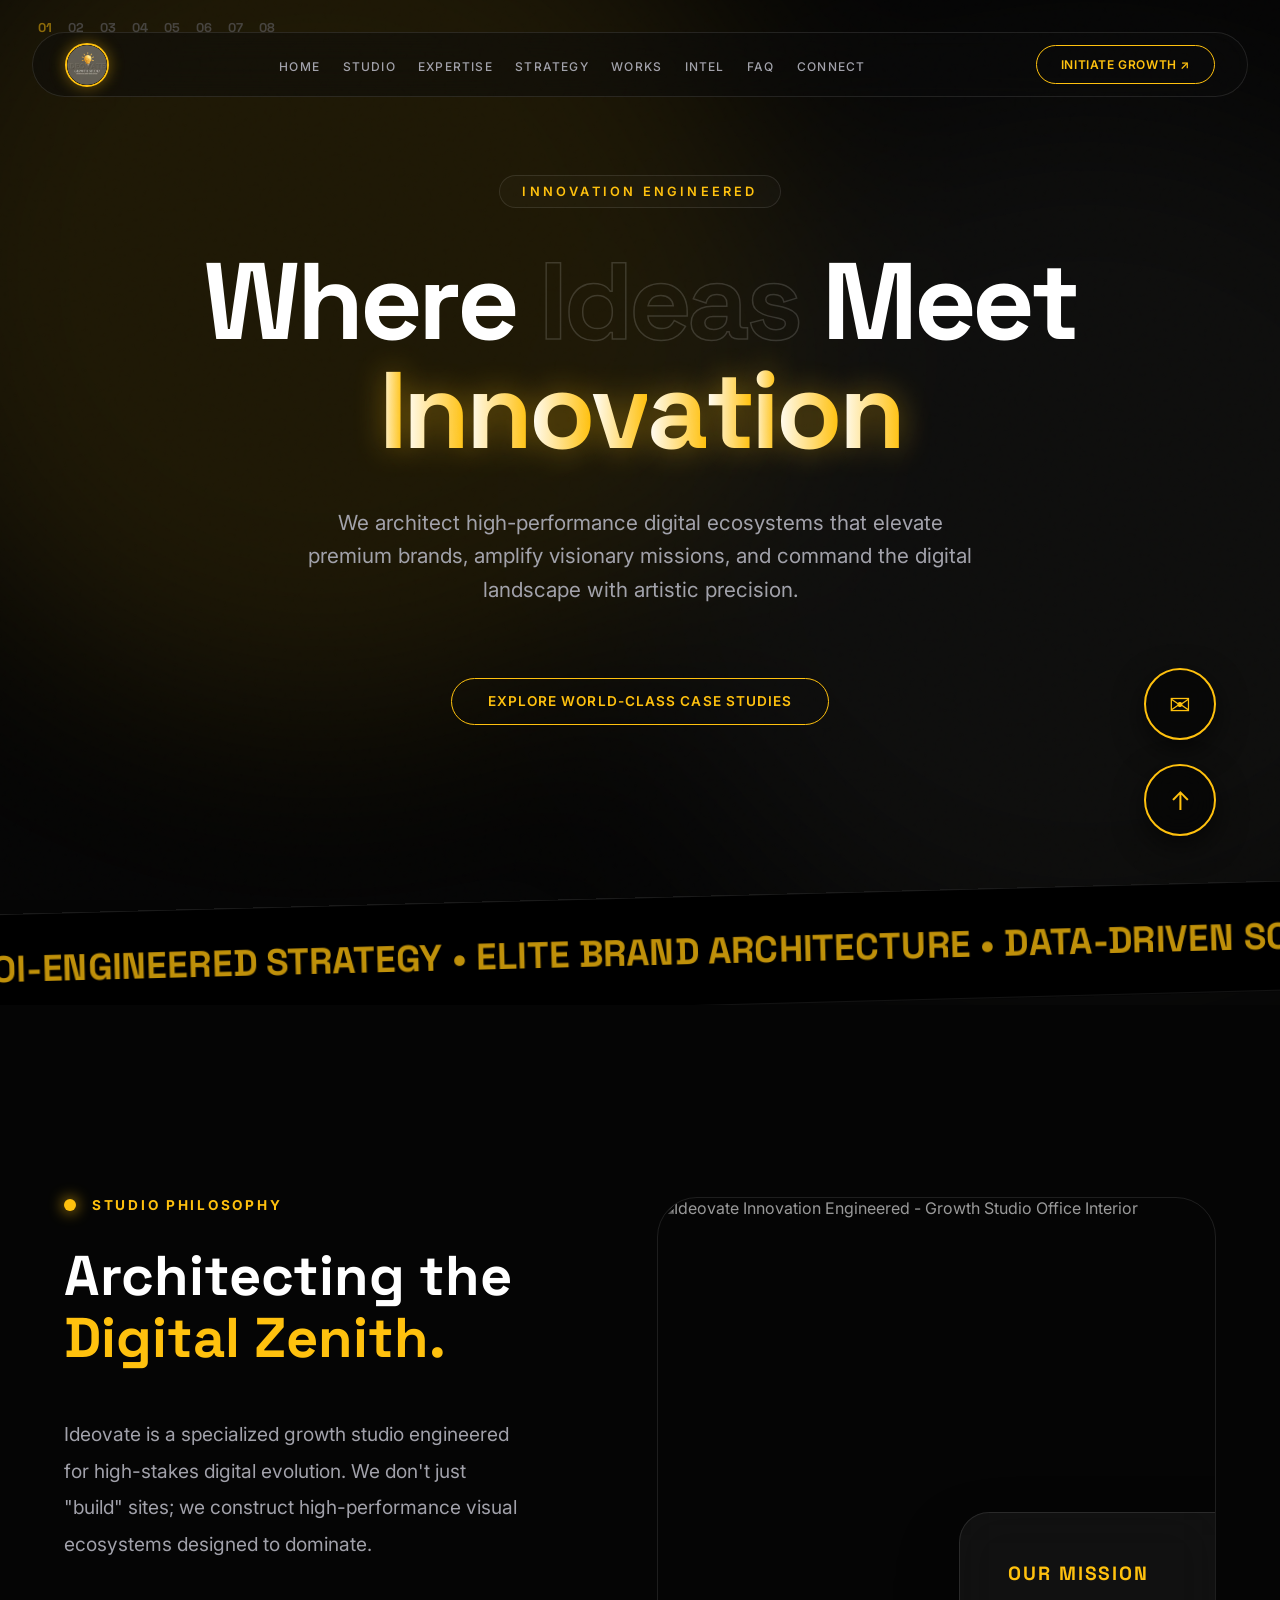
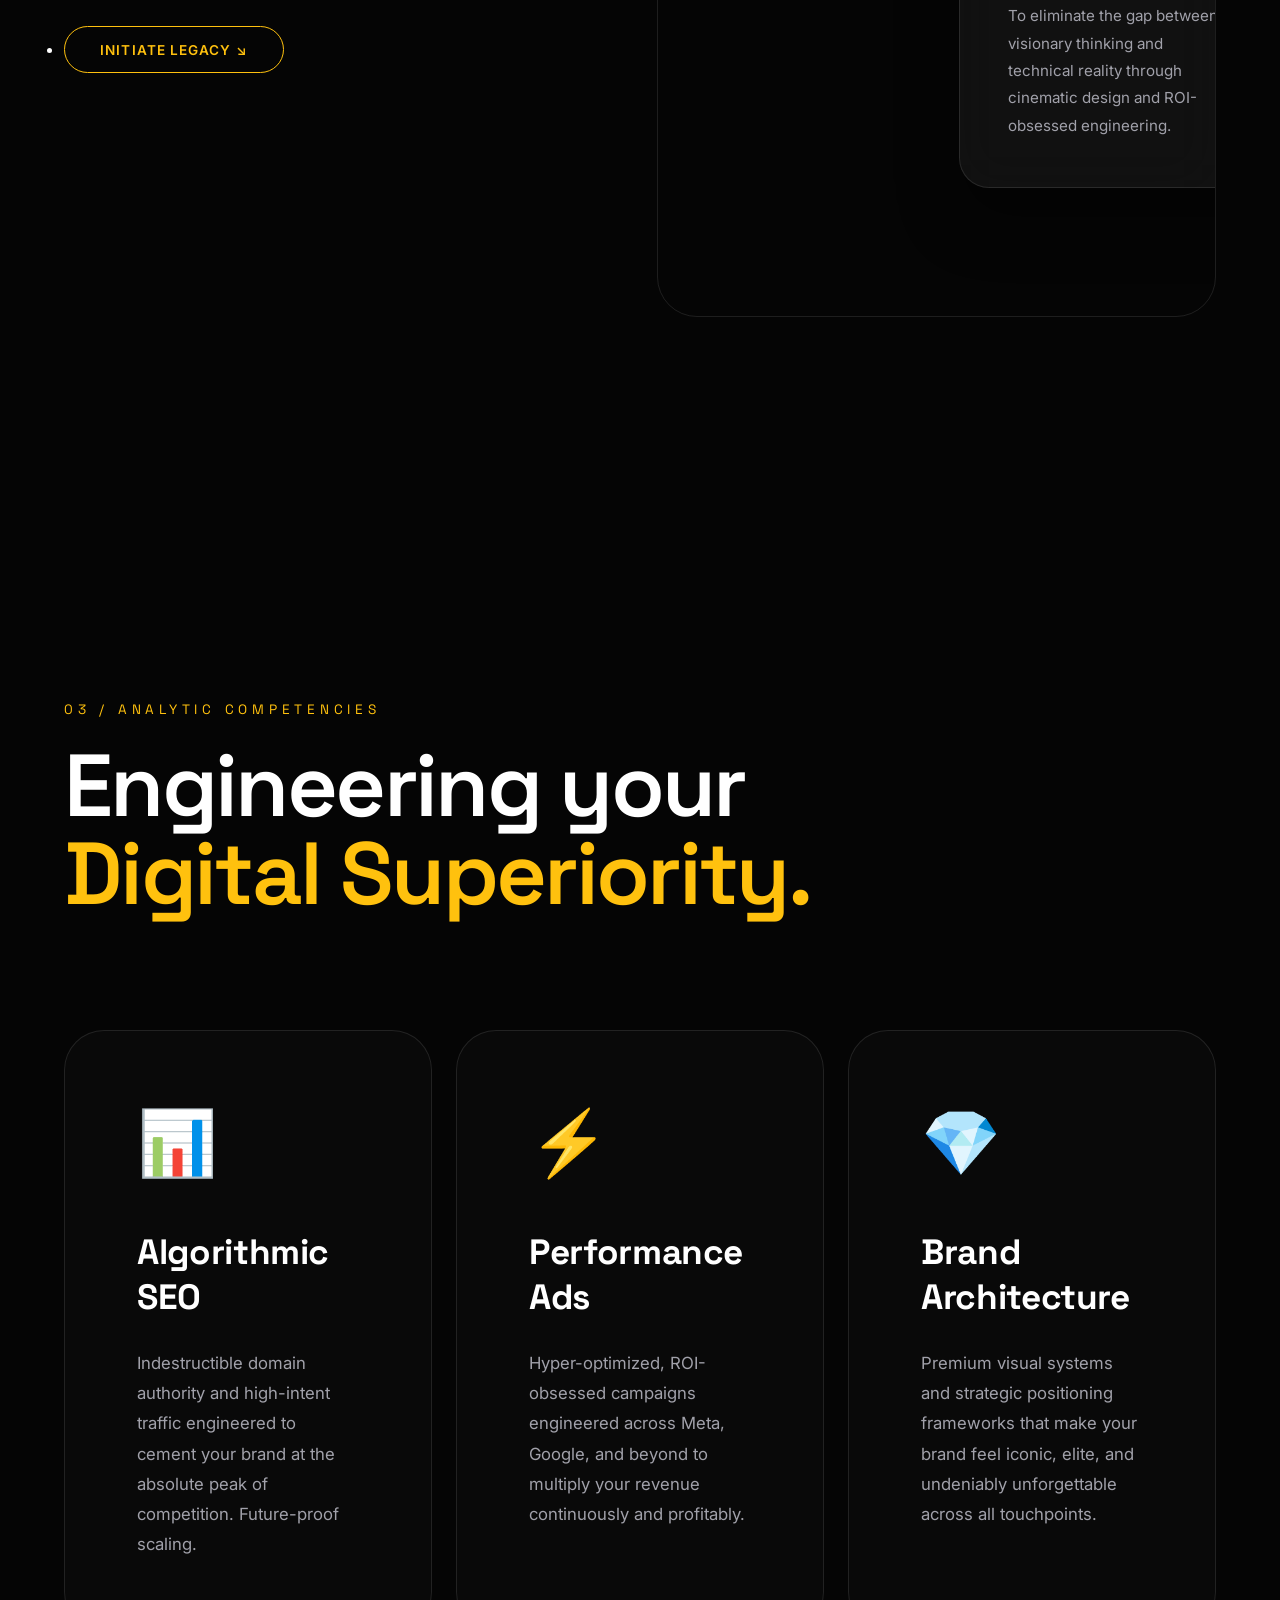
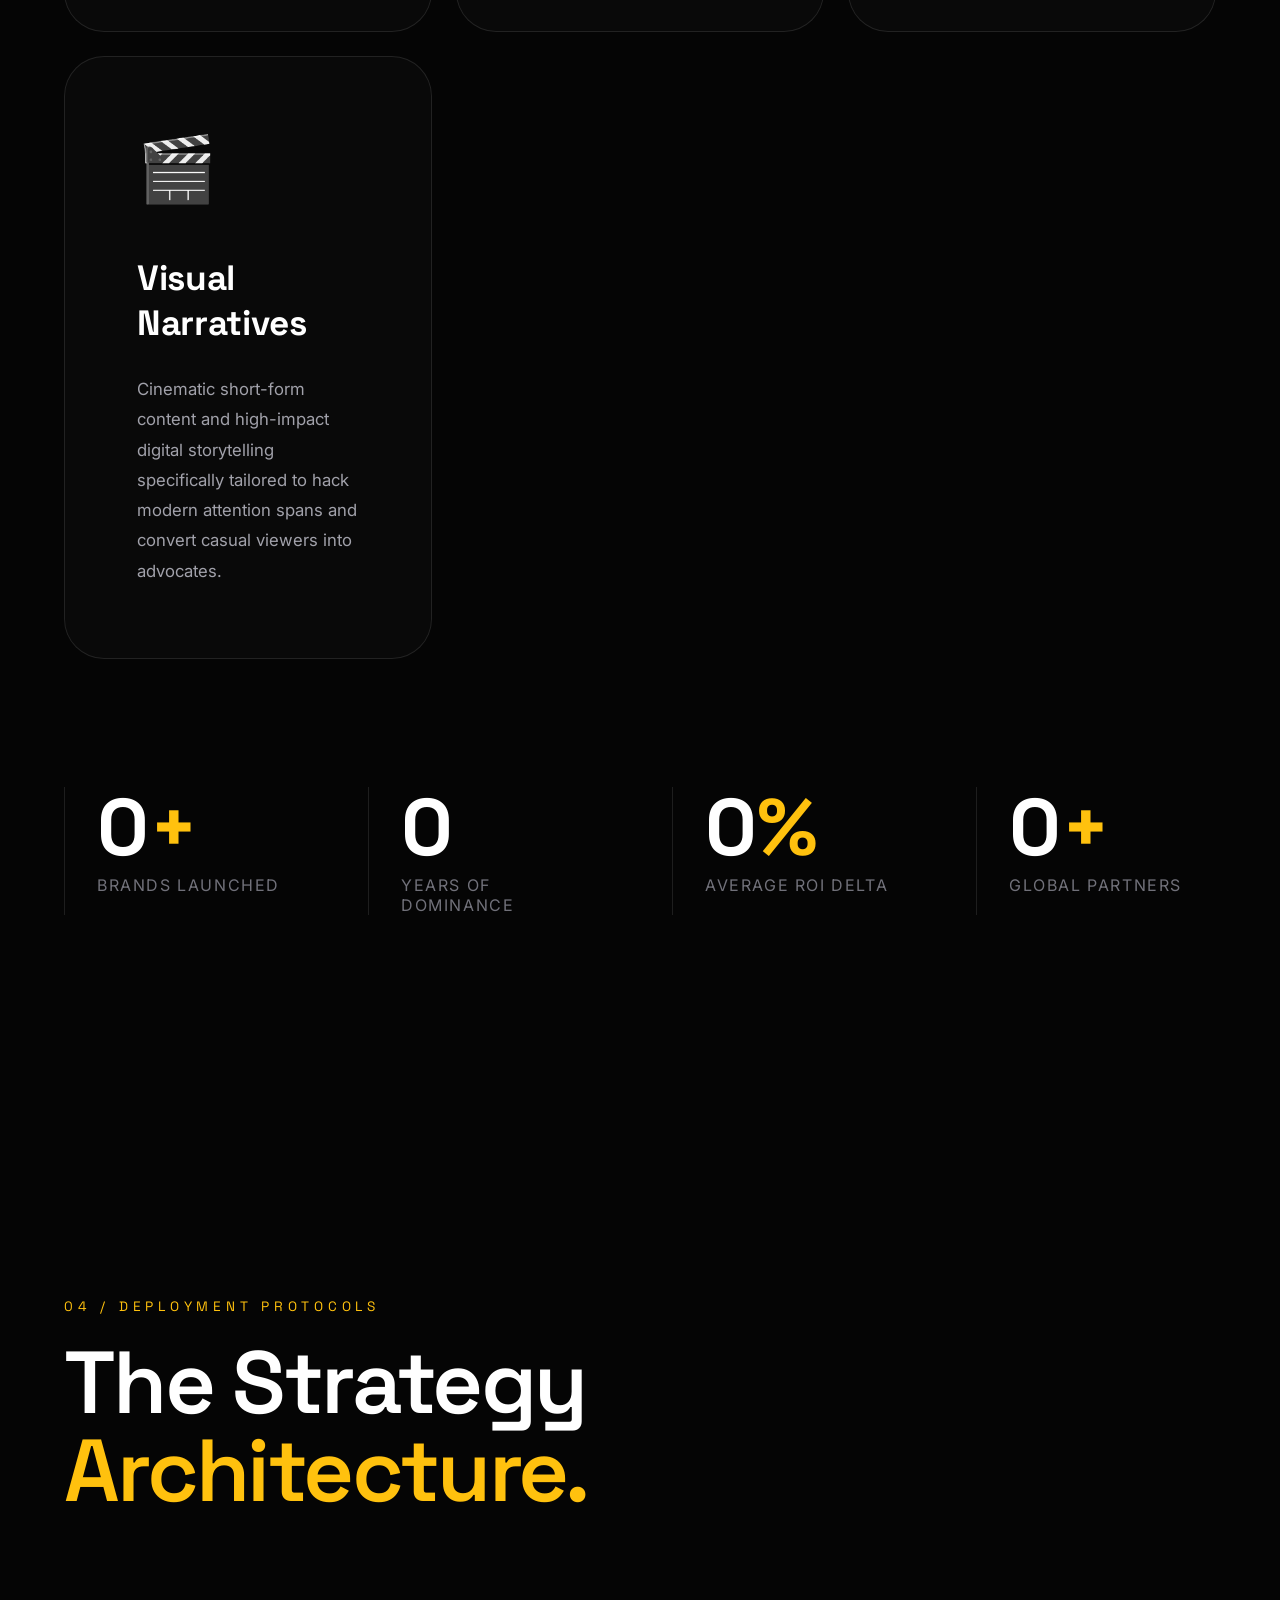
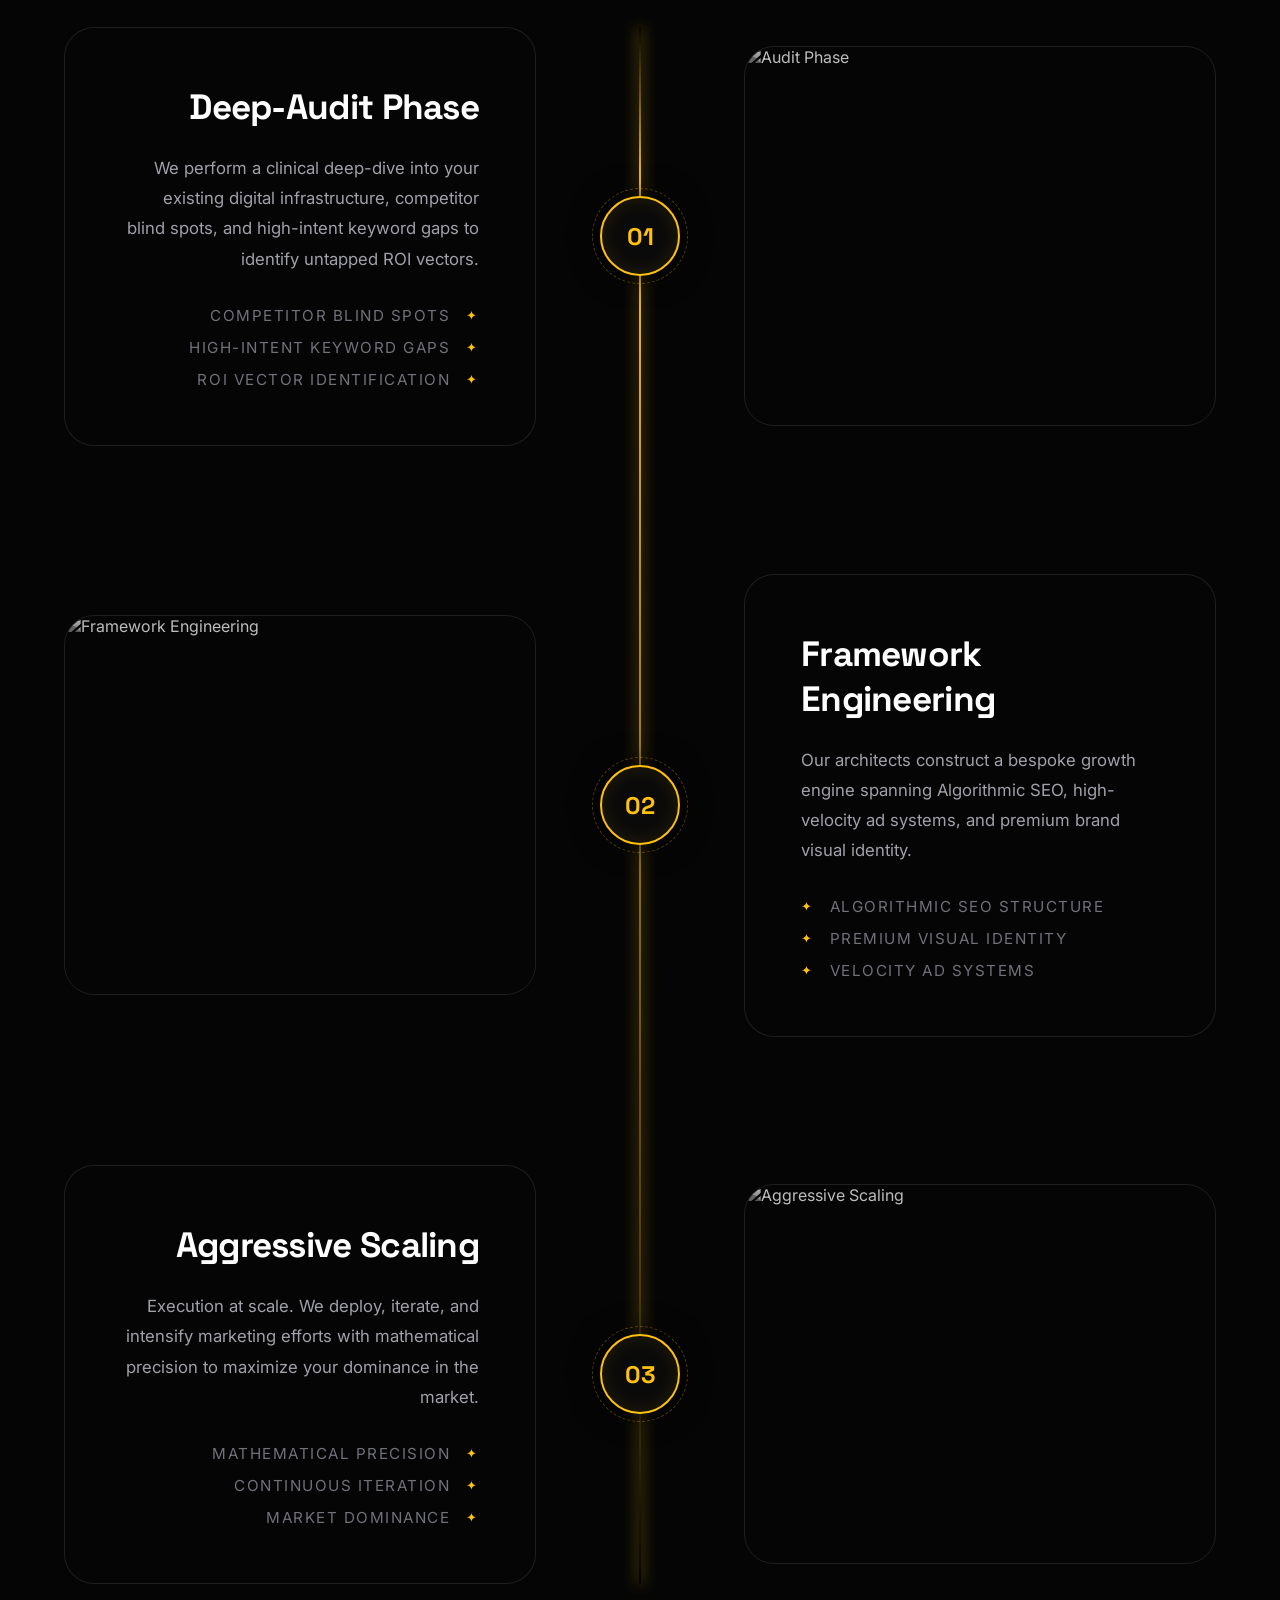
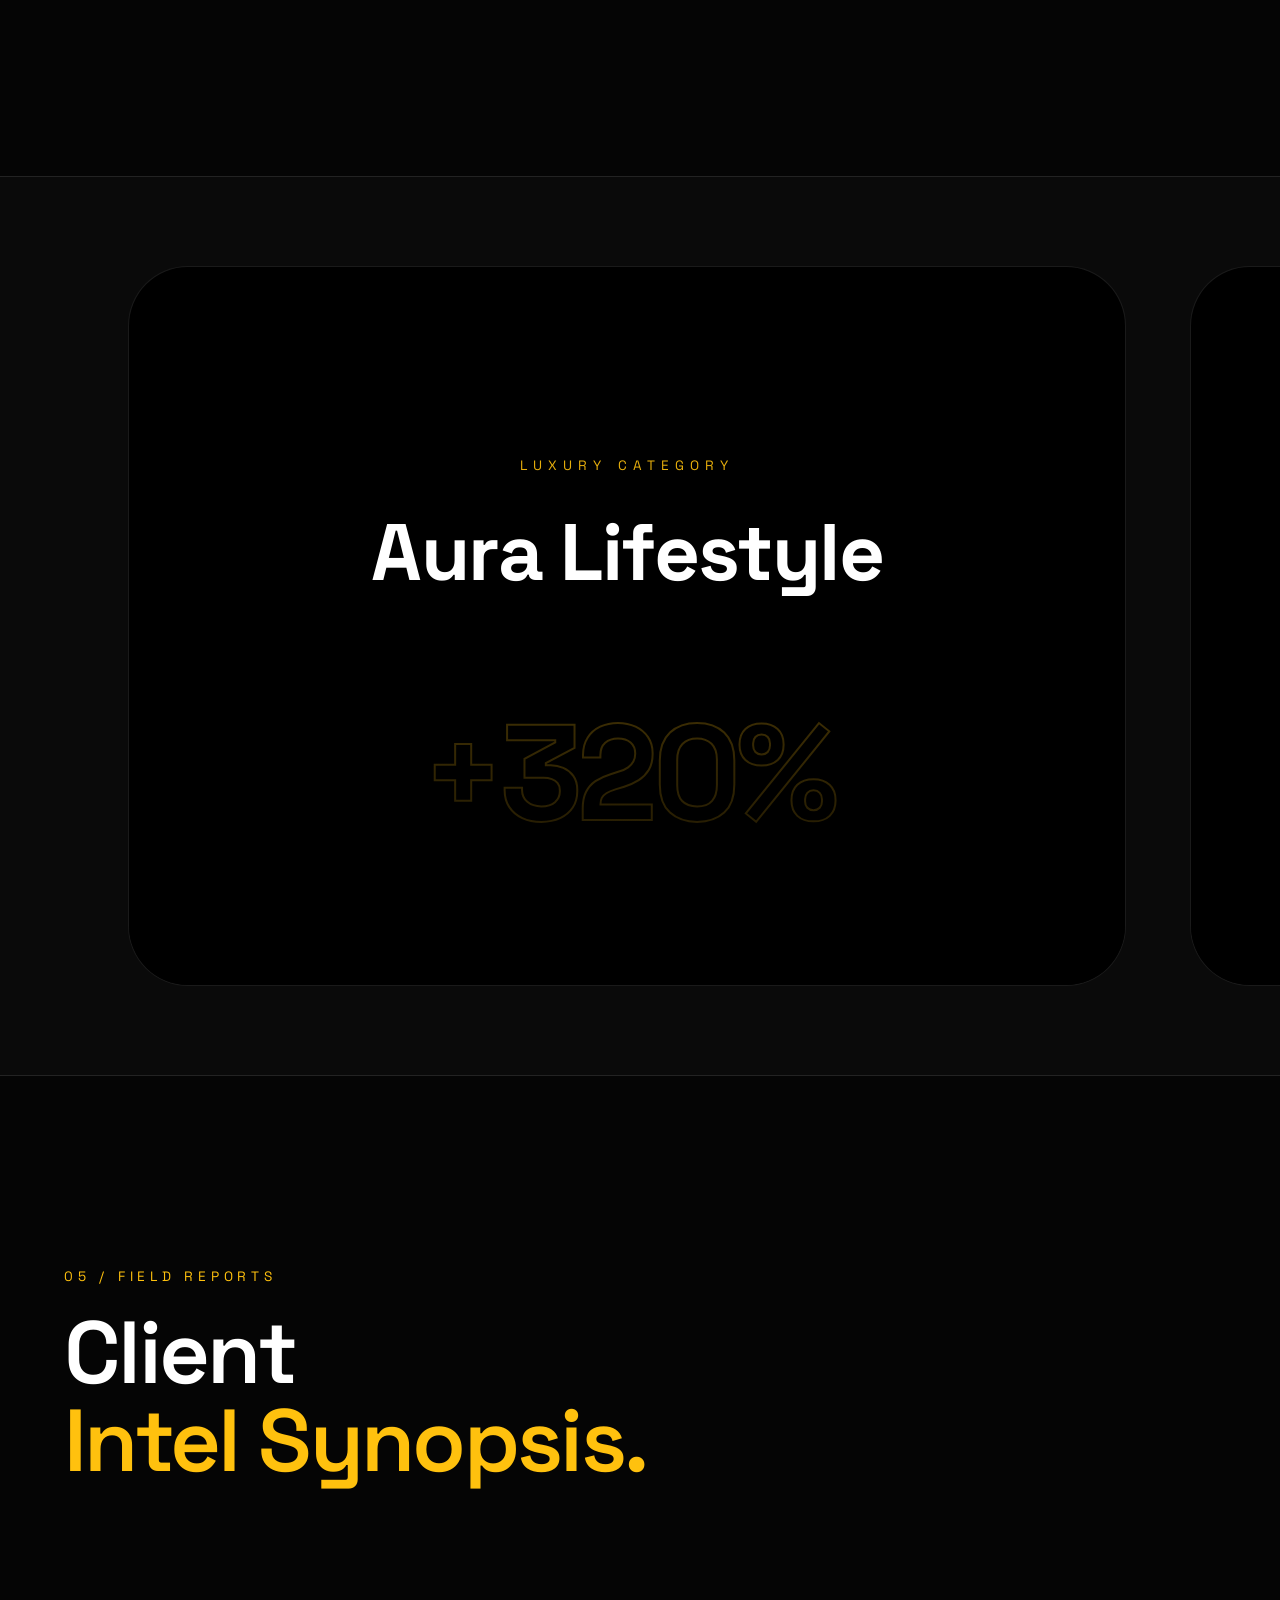
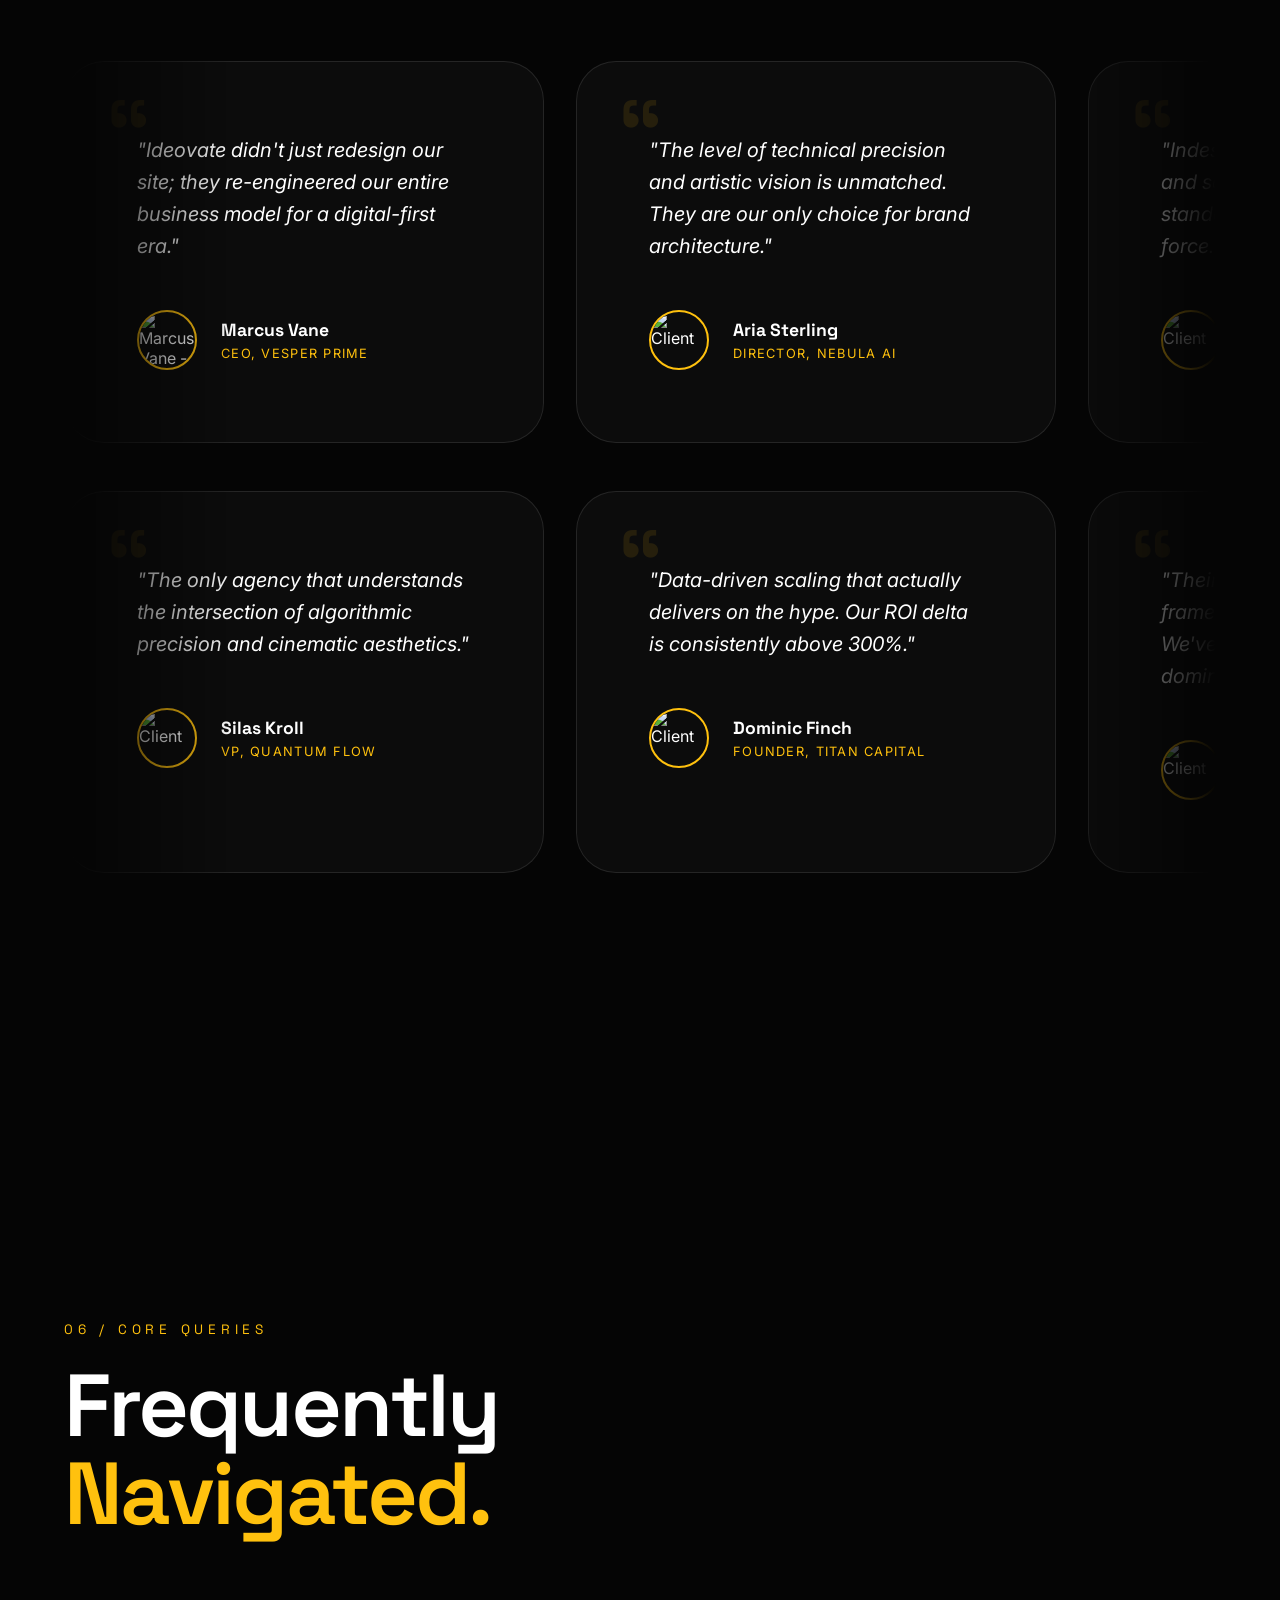
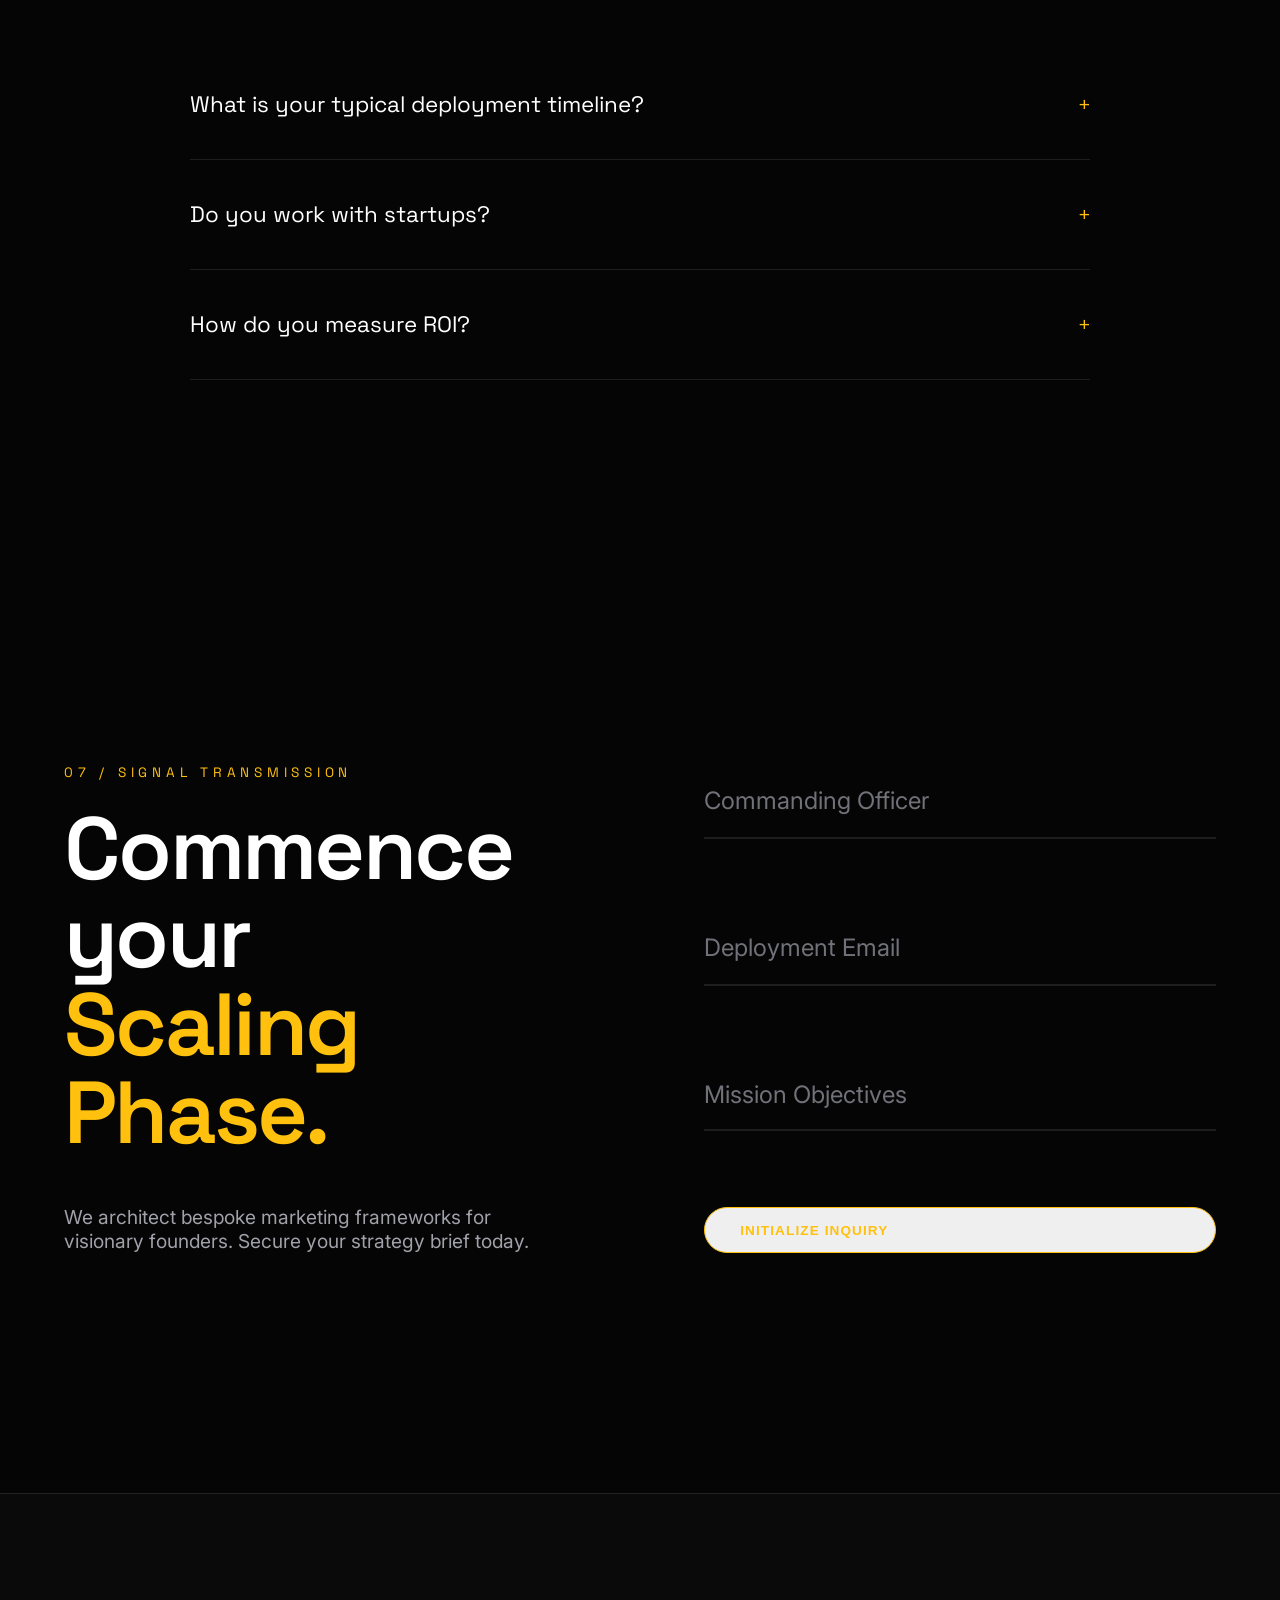
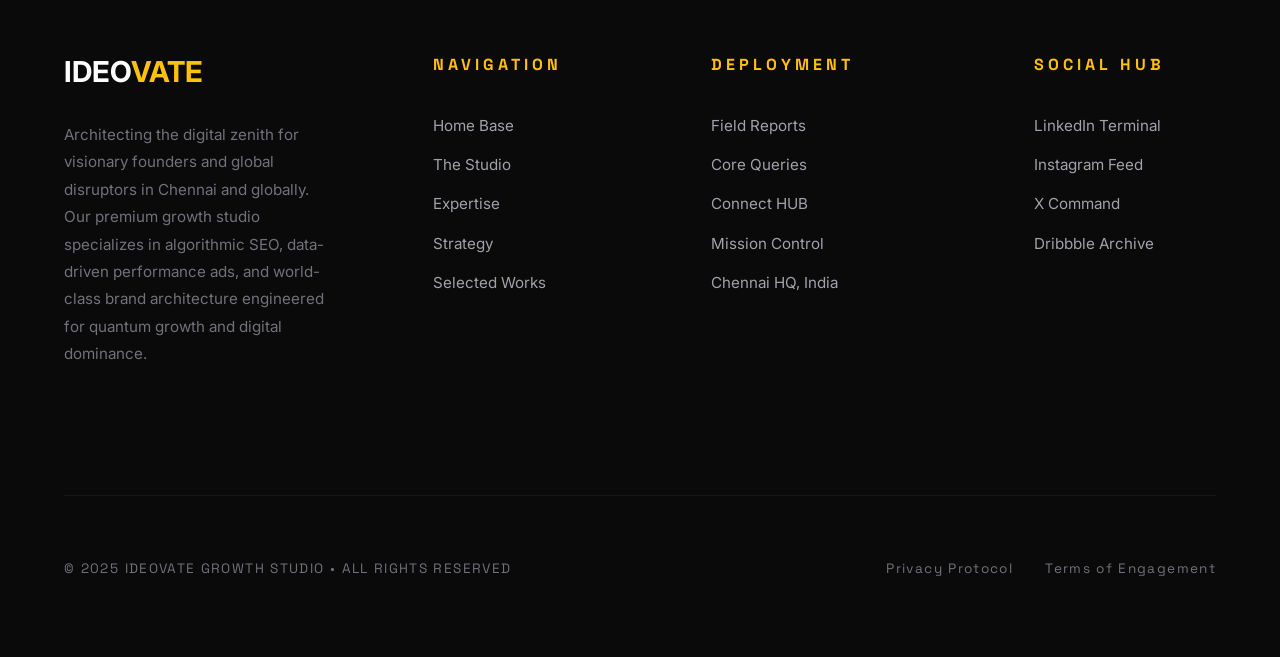
==== commit bcbfca7c: "Add files via upload" ====
--- a/index.html
+++ b/index.html
@@ -3,15 +3,29 @@
 <head>
     <meta charset="UTF-8">
     <meta name="viewport" content="width=device-width, initial-scale=1.0">
+    <meta name="google-site-verification" content="Pb1DgteDRl0grPFE3ixuh3GvZWc8PM4oM3OHiNVxqjA" />
     <title>IDEOVATE | Growth Studio • Innovation Engineered</title>
-    <meta name="description" content="Ideovate is a premium Growth Studio specializing in algorithmic SEO, performance ads, and brand architecture. Engineered for high-stakes digital evolution in Chennai, TN and globally.">
+    <meta name="description" content="Ideovate is a premium Growth Studio specializing in algorithmic SEO, performance ads & brand architecture for high-stakes digital evolution across the globe.">
     <meta name="keywords" content="Growth Studio, Digital Marketing, SEO, Performance Ads, Brand Design, Ideovate, Innovation Engineered">
+    <link rel="icon" href="https://ideovate.vercel.app/logo.png" type="image/png">
     <link rel="canonical" href="https://ideovate.vercel.app/">
     <meta name="robots" content="index, follow">
     <meta name="author" content="Ideovate Growth Studio">
     <meta name="copyright" content="© 2025 Ideovate Growth Studio">
     <meta name="theme-color" content="#FFC10E">
+    <meta name="geo.region" content="IN-TN">
+    <meta name="geo.placename" content="Chennai">
+    <meta name="format-detection" content="telephone=no">
+    <link rel="preload" as="image" href="logo.png">
+    <link rel="apple-touch-icon" href="https://ideovate.vercel.app/logo.png">
+    <link rel="sitemap" type="application/xml" href="/sitemap.xml">
     
+    <noscript>
+        <style>
+            .hero-desc, .reveal-fy, .char-box, .split-c { opacity: 1 !important; transform: none !important; }
+            .preloader, .curtain { display: none !important; }
+        </style>
+    </noscript>
     <!-- Open Graph / Facebook / LinkedIn -->
     <meta property="og:site_name" content="Ideovate Growth Studio">
     <meta property="og:title" content="IDEOVATE | Growth Studio • Innovation Engineered">
@@ -19,6 +33,8 @@
     <meta property="og:url" content="https://ideovate.vercel.app/">
     <meta property="og:type" content="website">
     <meta property="og:image" content="https://ideovate.vercel.app/logo.png">
+    <meta property="og:image:width" content="1200">
+    <meta property="og:image:height" content="630">
     <meta property="og:image:alt" content="Ideovate Growth Studio Logo - Innovation Engineered">
     
     <!-- Twitter -->
@@ -27,6 +43,7 @@
     <meta name="twitter:title" content="IDEOVATE | Innovation Engineered">
     <meta name="twitter:description" content="Premier Growth Studio architecting high-performance digital ecosystems through Algorithmic SEO and Brand Architecture.">
     <meta name="twitter:image" content="https://ideovate.vercel.app/logo.png">
+    <meta name="twitter:image:alt" content="Ideovate Growth Studio Logo - Innovation Engineered">
     <link rel="preconnect" href="https://images.unsplash.com">
     <link rel="preconnect" href="https://fonts.googleapis.com">
     <link rel="preconnect" href="https://fonts.gstatic.com" crossorigin>
@@ -80,11 +97,6 @@
           }
         ]
       },
-      "aggregateRating": {
-        "@type": "AggregateRating",
-        "ratingValue": "4.9",
-        "reviewCount": "42"
-      },
       "priceRange": "$$$",
       "openingHours": "Mo-Fr 09:00-18:00",
       "contactPoint": {
@@ -95,9 +107,35 @@
       }
     }
     </script>
+    <script type="application/ld+json">
+    {
+      "@context": "https://schema.org",
+      "@type": "FAQPage",
+      "mainEntity": [{
+        "@type": "Question",
+        "name": "What is your typical deployment timeline?",
+        "acceptedAnswer": {
+          "@type": "Answer",
+          "text": "Elite architecture takes time. A standard comprehensive deployment ranges from 6 to 12 weeks, depending on the complexity of the digital ecosystem and scaling objectives."
+        }
+      }, {
+        "@type": "Question",
+        "name": "Do you work with startups?",
+        "acceptedAnswer": {
+          "@type": "Answer",
+          "text": "We partner with visionary founders at all stages. Our criteria is not company size, but the magnitude of the mission and the readiness to scale aggressively."
+        }
+      }, {
+        "@type": "Question",
+        "name": "How do you measure ROI?",
+        "acceptedAnswer": {
+          "@type": "Answer",
+          "text": "Through a clinical analysis of Customer Acquisition Cost (CAC), Lifetime Value (LTV), and total revenue delta. We provide real-time dashboards for absolute transparency."
+        }
+      }]
+    }
+    </script>
     <!-- Modern Typography: Space Grotesk & Inter -->
-    <link rel="preconnect" href="https://fonts.googleapis.com">
-    <link rel="preconnect" href="https://fonts.gstatic.com" crossorigin>
     <link href="https://fonts.googleapis.com/css2?family=Inter:wght@300;400;500;600&family=Space+Grotesk:wght@400;500;600;700&display=swap" rel="stylesheet">
     
     <!-- Smooth Scroll CSS (Studio Freight Lenis) -->
@@ -198,7 +236,7 @@
         .about-img { width: 100%; height: 110%; object-fit: cover; filter: grayscale(1) contrast(1.2) brightness(0.6); transition: 1s cubic-bezier(0.2, 0.8, 0.2, 1); }
         .about-img-wrap:hover .about-img { filter: grayscale(0) contrast(1.1) brightness(0.8); transform: scale(1.05); }
         .about-glass-card { position: absolute; right: -4rem; bottom: 8rem; width: 320px; padding: 3rem; background: rgba(255,255,255,0.05); backdrop-filter: blur(25px); border: 1px solid var(--glass-border); border-radius: 30px; box-shadow: 0 30px 60px rgba(0,0,0,0.4); z-index: 5; transition: 0.5s ease-out; }
-        .about-glass-card h4 { font-family: var(--font-display); font-size: 1.2rem; margin-bottom: 1rem; color: var(--brand-gold); letter-spacing: 0.1em; }
+        .about-glass-card h3 { font-family: var(--font-display); font-size: 1.2rem; margin-bottom: 1rem; color: var(--brand-gold); letter-spacing: 0.1em; }
         .about-glass-card p { color: var(--text-secondary); line-height: 1.8; font-size: 0.95rem; }
         .vision-stat { font-family: var(--font-display); font-size: 3.5rem; line-height: 1.1; margin-bottom: 3rem; font-weight: 700; }
         .vision-stat span { color: var(--brand-gold); }
@@ -305,15 +343,15 @@
         .intel-quote { font-size: 1.25rem; line-height: 1.6; font-style: italic; margin-bottom: 3rem; color: #fff; position: relative; z-index: 1; }
         .intel-author { display: flex; align-items: center; gap: 1.5rem; }
         .author-pic { width: 60px; height: 60px; border-radius: 50%; object-fit: cover; border: 2px solid var(--brand-gold); }
-        .author-info h4 { font-family: var(--font-display); font-size: 1.1rem; color: #fff; margin-bottom: 0.3rem; }
+        .author-info .a-name { font-family: var(--font-display); font-size: 1.1rem; color: #fff; margin-bottom: 0.3rem; display: block; font-weight: bold; }
         .author-info p { color: var(--brand-gold); font-size: 0.8rem; text-transform: uppercase; letter-spacing: 0.1em; }
 
         /* ----- FAQ / QUERIES ----- */
         .faq-wrap { max-width: 900px; margin: 4rem auto 0; }
         .faq-item { border-bottom: 1px solid var(--glass-border); }
         .faq-trigger { width: 100%; text-align: left; background: none; border: none; padding: 2.5rem 0; display: flex; justify-content: space-between; align-items: center; cursor: pointer; }
-        .faq-trigger h4 { font-family: var(--font-display); font-size: 1.4rem; color: #fff; transition: 0.4s; }
-        .faq-trigger:hover h4 { color: var(--brand-gold); }
+        .faq-trigger h3 { font-family: var(--font-display); font-size: 1.4rem; color: #fff; transition: 0.4s; font-weight: normal; }
+        .faq-trigger:hover h3 { color: var(--brand-gold); }
         .faq-icon { font-size: 1.2rem; color: var(--brand-gold); transition: 0.5s; }
         .faq-item.active .faq-icon { transform: rotate(45deg); }
         .faq-content { max-height: 0; overflow: hidden; transition: max-height 0.8s cubic-bezier(0.2, 0.8, 0.2, 1); }
@@ -336,7 +374,7 @@
 
         footer { padding: 10rem 5% 5rem; background: var(--bg-surface); border-top: 1px solid var(--glass-border); }
         .footer-grid { display: grid; grid-template-columns: 1.2fr 0.8fr 1fr 0.8fr; gap: 6rem; margin-bottom: 8rem; text-align: left; }
-        .f-col h4 { font-family: var(--font-display); font-size: 1rem; color: var(--brand-gold); text-transform: uppercase; letter-spacing: 0.25em; margin-bottom: 2.5rem; }
+        .f-col h3 { font-family: var(--font-display); font-size: 1rem; color: var(--brand-gold); text-transform: uppercase; letter-spacing: 0.25em; margin-bottom: 2.5rem; }
         .f-col p { color: var(--text-muted); line-height: 1.8; font-size: 0.95rem; }
         .f-list { list-style: none; }
         .f-list li { margin-bottom: 1.2rem; }
@@ -459,7 +497,7 @@
     <!-- NAVIGATION BAR -->
     <nav class="mag-target" id="nav-main">
         <a href="#home" class="logo mag-item" aria-label="Ideovate Home Base">
-            <img src="logo.png" alt="Ideovate Growth Studio Chennai Logo" class="logo-img">
+            <img src="logo.png" alt="Ideovate Growth Studio Chennai Logo" class="logo-img" width="44" height="44">
         </a>
         <ul class="nav-links">
             <li><a href="#home" class="mag-item">Home</a></li>
@@ -539,7 +577,7 @@
                 <div class="about-img-wrap reveal-fy tilt">
                     <img src="https://images.unsplash.com/photo-1497366216548-37526070297c?auto=format&fit=crop&q=80&w=1200" alt="Ideovate Innovation Engineered - Growth Studio Office Interior" class="about-img" loading="lazy" fetchpriority="high">
                     <div class="about-glass-card mag-item">
-                        <h4 class="scramble-t" data-text="OUR MISSION">OUR MISSION</h4>
+                        <h3 class="scramble-t" data-text="OUR MISSION">OUR MISSION</h3>
                         <p>To eliminate the gap between visionary thinking and technical reality through cinematic design and ROI-obsessed engineering.</p>
                     </div>
                 </div>
@@ -726,28 +764,28 @@
                     <p class="intel-quote">"Ideovate didn't just redesign our site; they re-engineered our entire business model for a digital-first era."</p>
                     <div class="intel-author">
                         <img src="https://images.unsplash.com/photo-1507003211169-0a1dd7228f2d?auto=format&fit=crop&q=80&w=200" alt="Marcus Vane - CEO Vesper Prime" class="author-pic" loading="lazy">
-                        <div class="author-info"><h4>Marcus Vane</h4><p>CEO, Vesper Prime</p></div>
+                        <div class="author-info"><strong class="a-name">Marcus Vane</strong><p>CEO, Vesper Prime</p></div>
                     </div>
                 </div>
                 <div class="intel-card">
                     <p class="intel-quote">"The level of technical precision and artistic vision is unmatched. They are our only choice for brand architecture."</p>
                     <div class="intel-author">
                         <img src="https://images.unsplash.com/photo-1494790108377-be9c29b29330?auto=format&fit=crop&q=80&w=200" alt="Client" class="author-pic">
-                        <div class="author-info"><h4>Aria Sterling</h4><p>Director, Nebula AI</p></div>
+                        <div class="author-info"><strong class="a-name">Aria Sterling</strong><p>Director, Nebula AI</p></div>
                     </div>
                 </div>
                 <div class="intel-card">
                     <p class="intel-quote">"Indestructible domain authority and scaling that defies industry standards. Absolute dominant force."</p>
                     <div class="intel-author">
                         <img src="https://images.unsplash.com/photo-1500648767791-00dcc994a43e?auto=format&fit=crop&q=80&w=200" alt="Client" class="author-pic">
-                        <div class="author-info"><h4>Julian Thorne</h4><p>Founder, Zenith Systems</p></div>
+                        <div class="author-info"><strong class="a-name">Julian Thorne</strong><p>Founder, Zenith Systems</p></div>
                     </div>
                 </div>
                 <div class="intel-card">
                     <p class="intel-quote">"Our conversion rates jumped by 340% within weeks of deploying the new narrative framework. Exceptional."</p>
                     <div class="intel-author">
                         <img src="https://images.unsplash.com/photo-1534528741775-53994a69daeb?auto=format&fit=crop&q=80&w=200" alt="Client" class="author-pic">
-                        <div class="author-info"><h4>Lena Rossi</h4><p>COO, Luxia Group</p></div>
+                        <div class="author-info"><strong class="a-name">Lena Rossi</strong><p>COO, Luxia Group</p></div>
                     </div>
                 </div>
                 <!-- CLONE FOR LOOP -->
@@ -755,28 +793,28 @@
                     <p class="intel-quote">"Ideovate didn't just redesign our site; they re-engineered our entire business model for a digital-first era."</p>
                     <div class="intel-author">
                         <img src="https://images.unsplash.com/photo-1507003211169-0a1dd7228f2d?auto=format&fit=crop&q=80&w=200" alt="Marcus Vane - CEO Vesper Prime" class="author-pic" loading="lazy">
-                        <div class="author-info"><h4>Marcus Vane</h4><p>CEO, Vesper Prime</p></div>
+                        <div class="author-info"><strong class="a-name">Marcus Vane</strong><p>CEO, Vesper Prime</p></div>
                     </div>
                 </div>
                 <div class="intel-card">
                     <p class="intel-quote">"The level of technical precision and artistic vision is unmatched. They are our only choice for brand architecture."</p>
                     <div class="intel-author">
                         <img src="https://images.unsplash.com/photo-1494790108377-be9c29b29330?auto=format&fit=crop&q=80&w=200" alt="Client" class="author-pic">
-                        <div class="author-info"><h4>Aria Sterling</h4><p>Director, Nebula AI</p></div>
+                        <div class="author-info"><strong class="a-name">Aria Sterling</strong><p>Director, Nebula AI</p></div>
                     </div>
                 </div>
                 <div class="intel-card">
                     <p class="intel-quote">"Indestructible domain authority and scaling that defies industry standards. Absolute dominant force."</p>
                     <div class="intel-author">
                         <img src="https://images.unsplash.com/photo-1500648767791-00dcc994a43e?auto=format&fit=crop&q=80&w=200" alt="Client" class="author-pic">
-                        <div class="author-info"><h4>Julian Thorne</h4><p>Founder, Zenith Systems</p></div>
+                        <div class="author-info"><strong class="a-name">Julian Thorne</strong><p>Founder, Zenith Systems</p></div>
                     </div>
                 </div>
                 <div class="intel-card">
                     <p class="intel-quote">"Our conversion rates jumped by 340% within weeks of deploying the new narrative framework. Exceptional."</p>
                     <div class="intel-author">
                         <img src="https://images.unsplash.com/photo-1534528741775-53994a69daeb?auto=format&fit=crop&q=80&w=200" alt="Client" class="author-pic">
-                        <div class="author-info"><h4>Lena Rossi</h4><p>COO, Luxia Group</p></div>
+                        <div class="author-info"><strong class="a-name">Lena Rossi</strong><p>COO, Luxia Group</p></div>
                     </div>
                 </div>
             </div>
@@ -787,28 +825,28 @@
                     <p class="intel-quote">"The only agency that understands the intersection of algorithmic precision and cinematic aesthetics."</p>
                     <div class="intel-author">
                         <img src="https://images.unsplash.com/photo-1472099645785-5658abf4ff4e?auto=format&fit=crop&q=80&w=200" alt="Client" class="author-pic">
-                        <div class="author-info"><h4>Silas Kroll</h4><p>VP, Quantum Flow</p></div>
+                        <div class="author-info"><strong class="a-name">Silas Kroll</strong><p>VP, Quantum Flow</p></div>
                     </div>
                 </div>
                 <div class="intel-card">
                     <p class="intel-quote">"Data-driven scaling that actually delivers on the hype. Our ROI delta is consistently above 300%."</p>
                     <div class="intel-author">
                         <img src="https://images.unsplash.com/photo-1519085360753-af0119f7cbe7?auto=format&fit=crop&q=80&w=200" alt="Client" class="author-pic">
-                        <div class="author-info"><h4>Dominic Finch</h4><p>Founder, Titan Capital</p></div>
+                        <div class="author-info"><strong class="a-name">Dominic Finch</strong><p>Founder, Titan Capital</p></div>
                     </div>
                 </div>
                 <div class="intel-card">
                     <p class="intel-quote">"Their brand architecture framework is the gold standard. We've never felt more positioned for dominance."</p>
                     <div class="intel-author">
                         <img src="https://images.unsplash.com/photo-1580489944761-15a19d654956?auto=format&fit=crop&q=80&w=200" alt="Client" class="author-pic">
-                        <div class="author-info"><h4>Elena Vance</h4><p>CMO, Radiant Global</p></div>
+                        <div class="author-info"><strong class="a-name">Elena Vance</strong><p>CMO, Radiant Global</p></div>
                     </div>
                 </div>
                 <div class="intel-card">
                     <p class="intel-quote">"Cinematic digital systems that hack attention spans. Ideovate is light years ahead of the competition."</p>
                     <div class="intel-author">
                         <img src="https://images.unsplash.com/photo-1539571696357-5a69c17a67c6?auto=format&fit=crop&q=80&w=200" alt="Client" class="author-pic">
-                        <div class="author-info"><h4>Xavier Knox</h4><p>Creative Head, Flux Media</p></div>
+                        <div class="author-info"><strong class="a-name">Xavier Knox</strong><p>Creative Head, Flux Media</p></div>
                     </div>
                 </div>
                 <!-- CLONE FOR LOOP -->
@@ -816,28 +854,28 @@
                     <p class="intel-quote">"The only agency that understands the intersection of algorithmic precision and cinematic aesthetics."</p>
                     <div class="intel-author">
                         <img src="https://images.unsplash.com/photo-1472099645785-5658abf4ff4e?auto=format&fit=crop&q=80&w=200" alt="Client" class="author-pic">
-                        <div class="author-info"><h4>Silas Kroll</h4><p>VP, Quantum Flow</p></div>
+                        <div class="author-info"><strong class="a-name">Silas Kroll</strong><p>VP, Quantum Flow</p></div>
                     </div>
                 </div>
                 <div class="intel-card">
                     <p class="intel-quote">"Data-driven scaling that actually delivers on the hype. Our ROI delta is consistently above 300%."</p>
                     <div class="intel-author">
                         <img src="https://images.unsplash.com/photo-1519085360753-af0119f7cbe7?auto=format&fit=crop&q=80&w=200" alt="Client" class="author-pic">
-                        <div class="author-info"><h4>Dominic Finch</h4><p>Founder, Titan Capital</p></div>
+                        <div class="author-info"><strong class="a-name">Dominic Finch</strong><p>Founder, Titan Capital</p></div>
                     </div>
                 </div>
                 <div class="intel-card">
                     <p class="intel-quote">"Their brand architecture framework is the gold standard. We've never felt more positioned for dominance."</p>
                     <div class="intel-author">
                         <img src="https://images.unsplash.com/photo-1580489944761-15a19d654956?auto=format&fit=crop&q=80&w=200" alt="Client" class="author-pic">
-                        <div class="author-info"><h4>Elena Vance</h4><p>CMO, Radiant Global</p></div>
+                        <div class="author-info"><strong class="a-name">Elena Vance</strong><p>CMO, Radiant Global</p></div>
                     </div>
                 </div>
                 <div class="intel-card">
                     <p class="intel-quote">"Cinematic digital systems that hack attention spans. Ideovate is light years ahead of the competition."</p>
                     <div class="intel-author">
                         <img src="https://images.unsplash.com/photo-1539571696357-5a69c17a67c6?auto=format&fit=crop&q=80&w=200" alt="Client" class="author-pic">
-                        <div class="author-info"><h4>Xavier Knox</h4><p>Creative Head, Flux Media</p></div>
+                        <div class="author-info"><strong class="a-name">Xavier Knox</strong><p>Creative Head, Flux Media</p></div>
                     </div>
                 </div>
             </div>
@@ -853,7 +891,7 @@
         <div class="faq-wrap">
             <div class="faq-item reveal-fy">
                 <button class="faq-trigger">
-                    <h4>What is your typical deployment timeline?</h4>
+                    <h3>What is your typical deployment timeline?</h3>
                     <span class="faq-icon">+</span>
                 </button>
                 <div class="faq-content">
@@ -862,7 +900,7 @@
             </div>
             <div class="faq-item reveal-fy">
                 <button class="faq-trigger">
-                    <h4>Do you work with startups?</h4>
+                    <h3>Do you work with startups?</h3>
                     <span class="faq-icon">+</span>
                 </button>
                 <div class="faq-content">
@@ -871,7 +909,7 @@
             </div>
             <div class="faq-item reveal-fy">
                 <button class="faq-trigger">
-                    <h4>How do you measure ROI?</h4>
+                    <h3>How do you measure ROI?</h3>
                     <span class="faq-icon">+</span>
                 </button>
                 <div class="faq-content">
@@ -917,10 +955,10 @@
         <div class="footer-grid">
             <div class="f-col reveal-fy">
                 <a href="#home" class="f-logo">IDEO<span>VATE</span></a>
-                <p>Architecting the digital zenith for visionary founders and global disruptors. Engineered for quantum growth.</p>
+                <p>Architecting the digital zenith for visionary founders and global disruptors in Chennai and globally. Our premium growth studio specializes in algorithmic SEO, data-driven performance ads, and world-class brand architecture engineered for quantum growth and digital dominance.</p>
             </div>
             <div class="f-col reveal-fy">
-                <h4>Navigation</h4>
+                <h3>Navigation</h3>
                 <ul class="f-list">
                     <li><a href="#home">Home Base</a></li>
                     <li><a href="#about">The Studio</a></li>
@@ -930,7 +968,7 @@
                 </ul>
             </div>
             <div class="f-col reveal-fy">
-                <h4>Deployment</h4>
+                <h3>Deployment</h3>
                 <ul class="f-list">
                     <li><a href="#intel">Field Reports</a></li>
                     <li><a href="#faq">Core Queries</a></li>
@@ -940,7 +978,7 @@
                 </ul>
             </div>
             <div class="f-col reveal-fy">
-                <h4>Social HUB</h4>
+                <h3>Social HUB</h3>
                 <ul class="f-list">
                     <li><a href="#">LinkedIn Terminal</a></li>
                     <li><a href="https://www.instagram.com/ideovate.in?utm_source=ig_web_button_share_sheet&igsh=ZDNlZDc0MzIxNw==" target="_blank" rel="noopener noreferrer">Instagram Feed</a></li>
@@ -1256,7 +1294,13 @@
             });
         });
         document.getElementById('contact-form-main').addEventListener('submit', (e) => {
-            e.preventDefault(); launchConfetti(); alert("Signal received. Initiating scaling protocol.");
+            e.preventDefault(); launchConfetti(); 
+            const btn = document.getElementById('btn-submit-main');
+            const originalText = btn.innerText;
+            btn.innerText = "Signal Received";
+            btn.style.background = "var(--brand-gold)";
+            btn.style.color = "#000";
+            setTimeout(() => { btn.innerText = originalText; btn.style.background = ""; btn.style.color = ""; e.target.reset(); }, 3000);
         });
 
         VanillaTilt.init(document.querySelectorAll(".tilt"), { max: 10, speed: 600, glare: true, "max-glare": 0.12, scale: 1.03 });
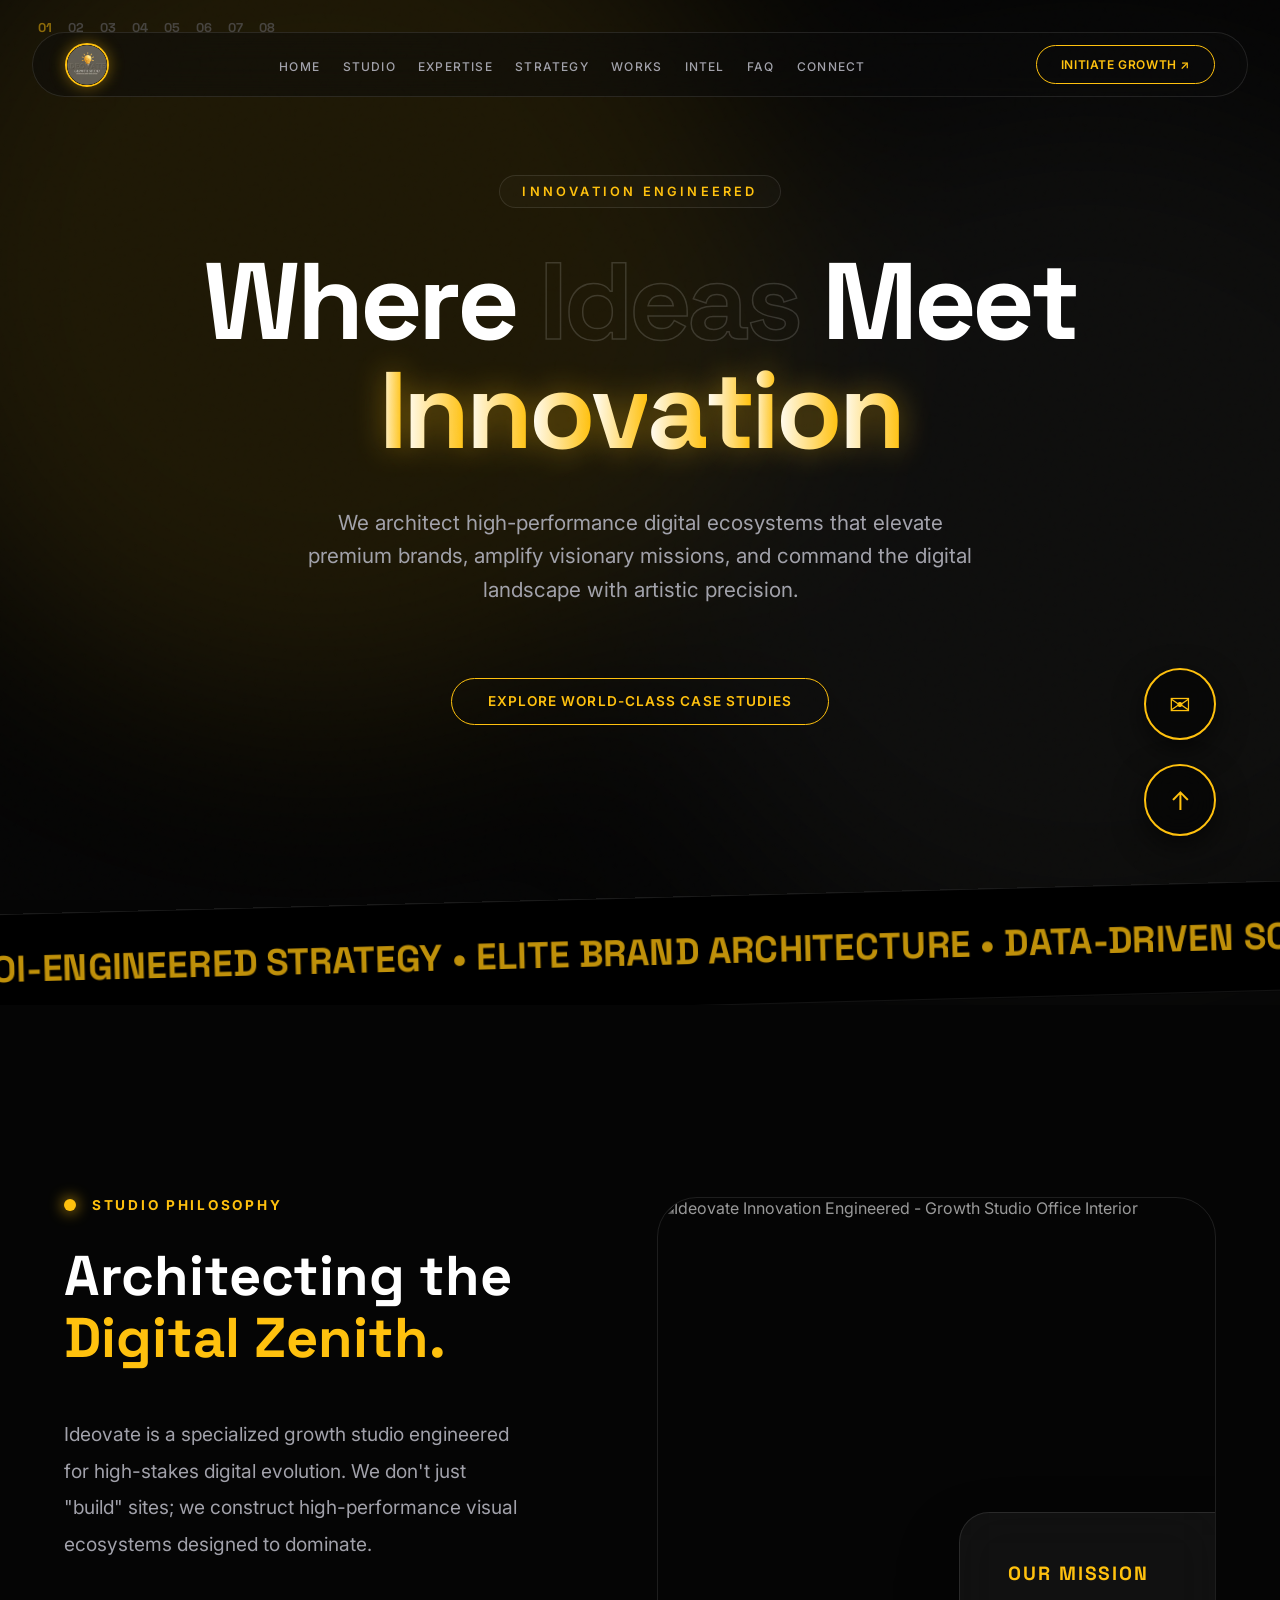
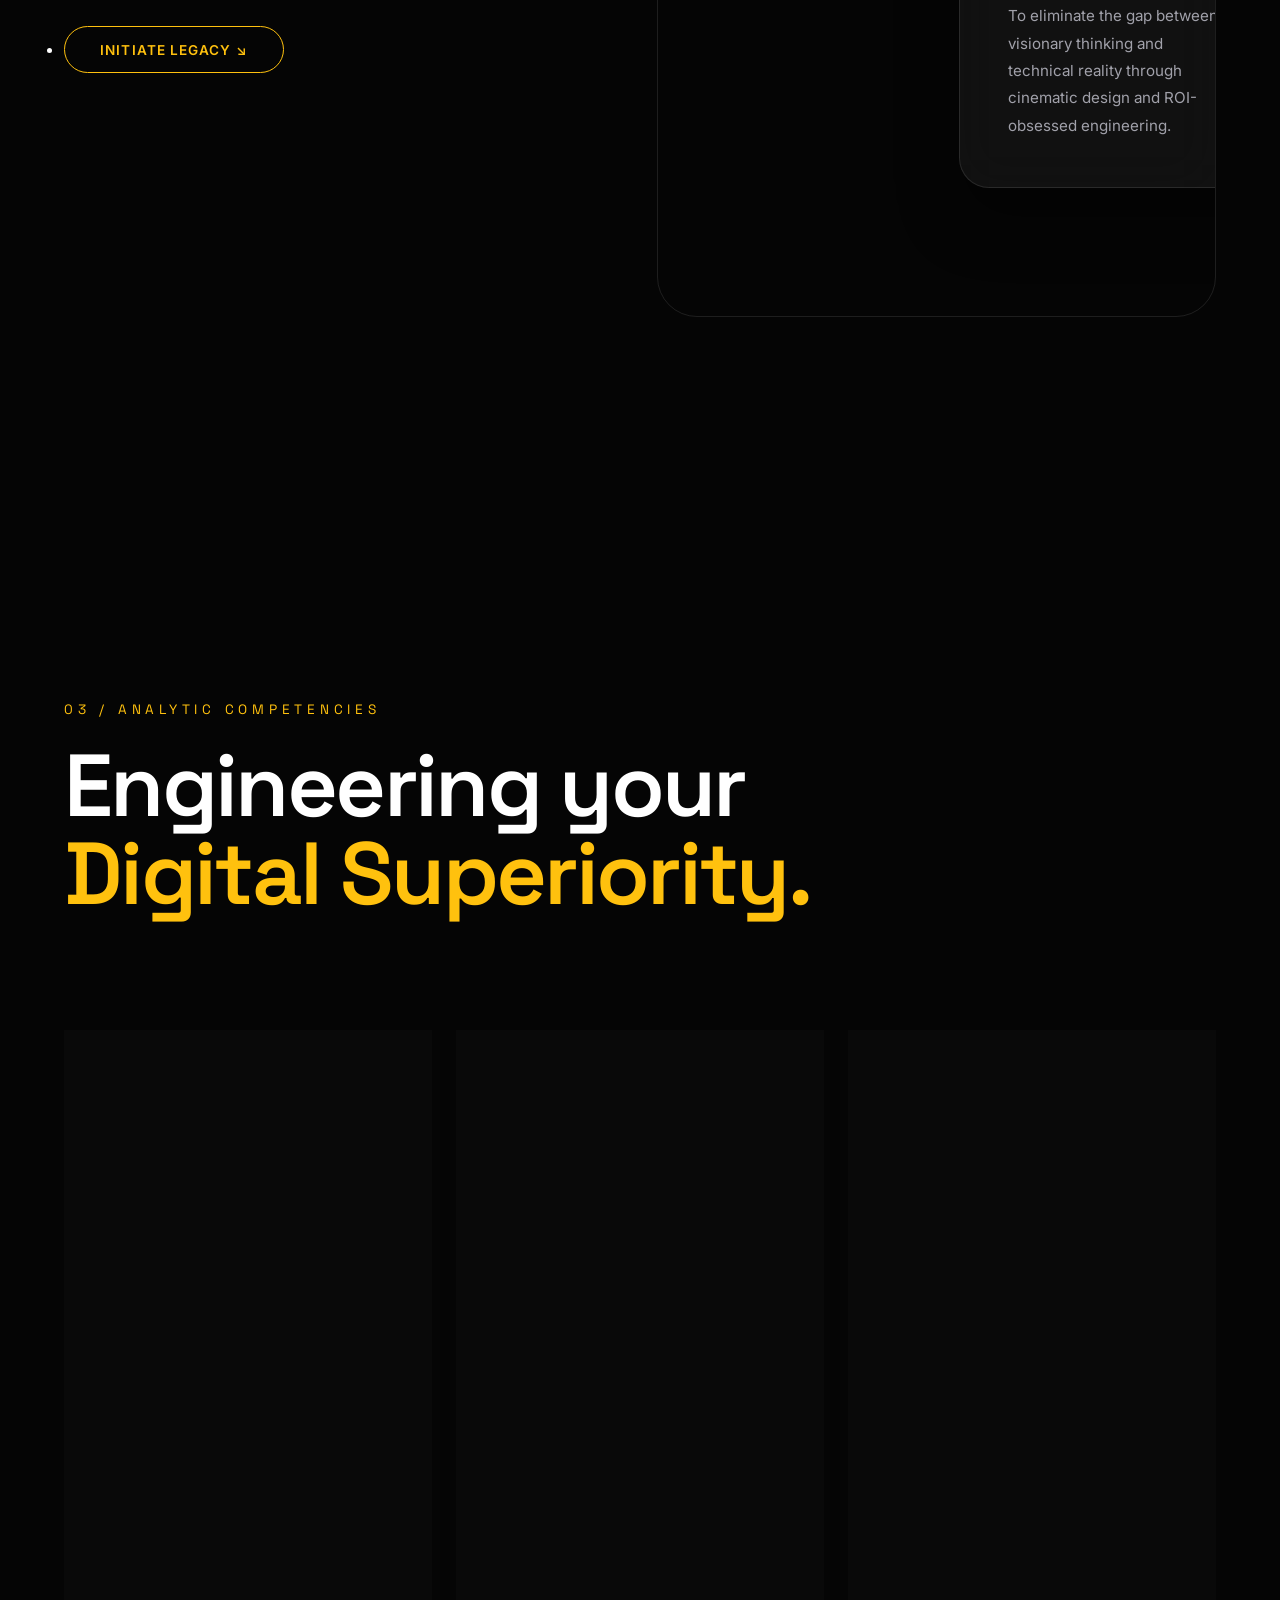
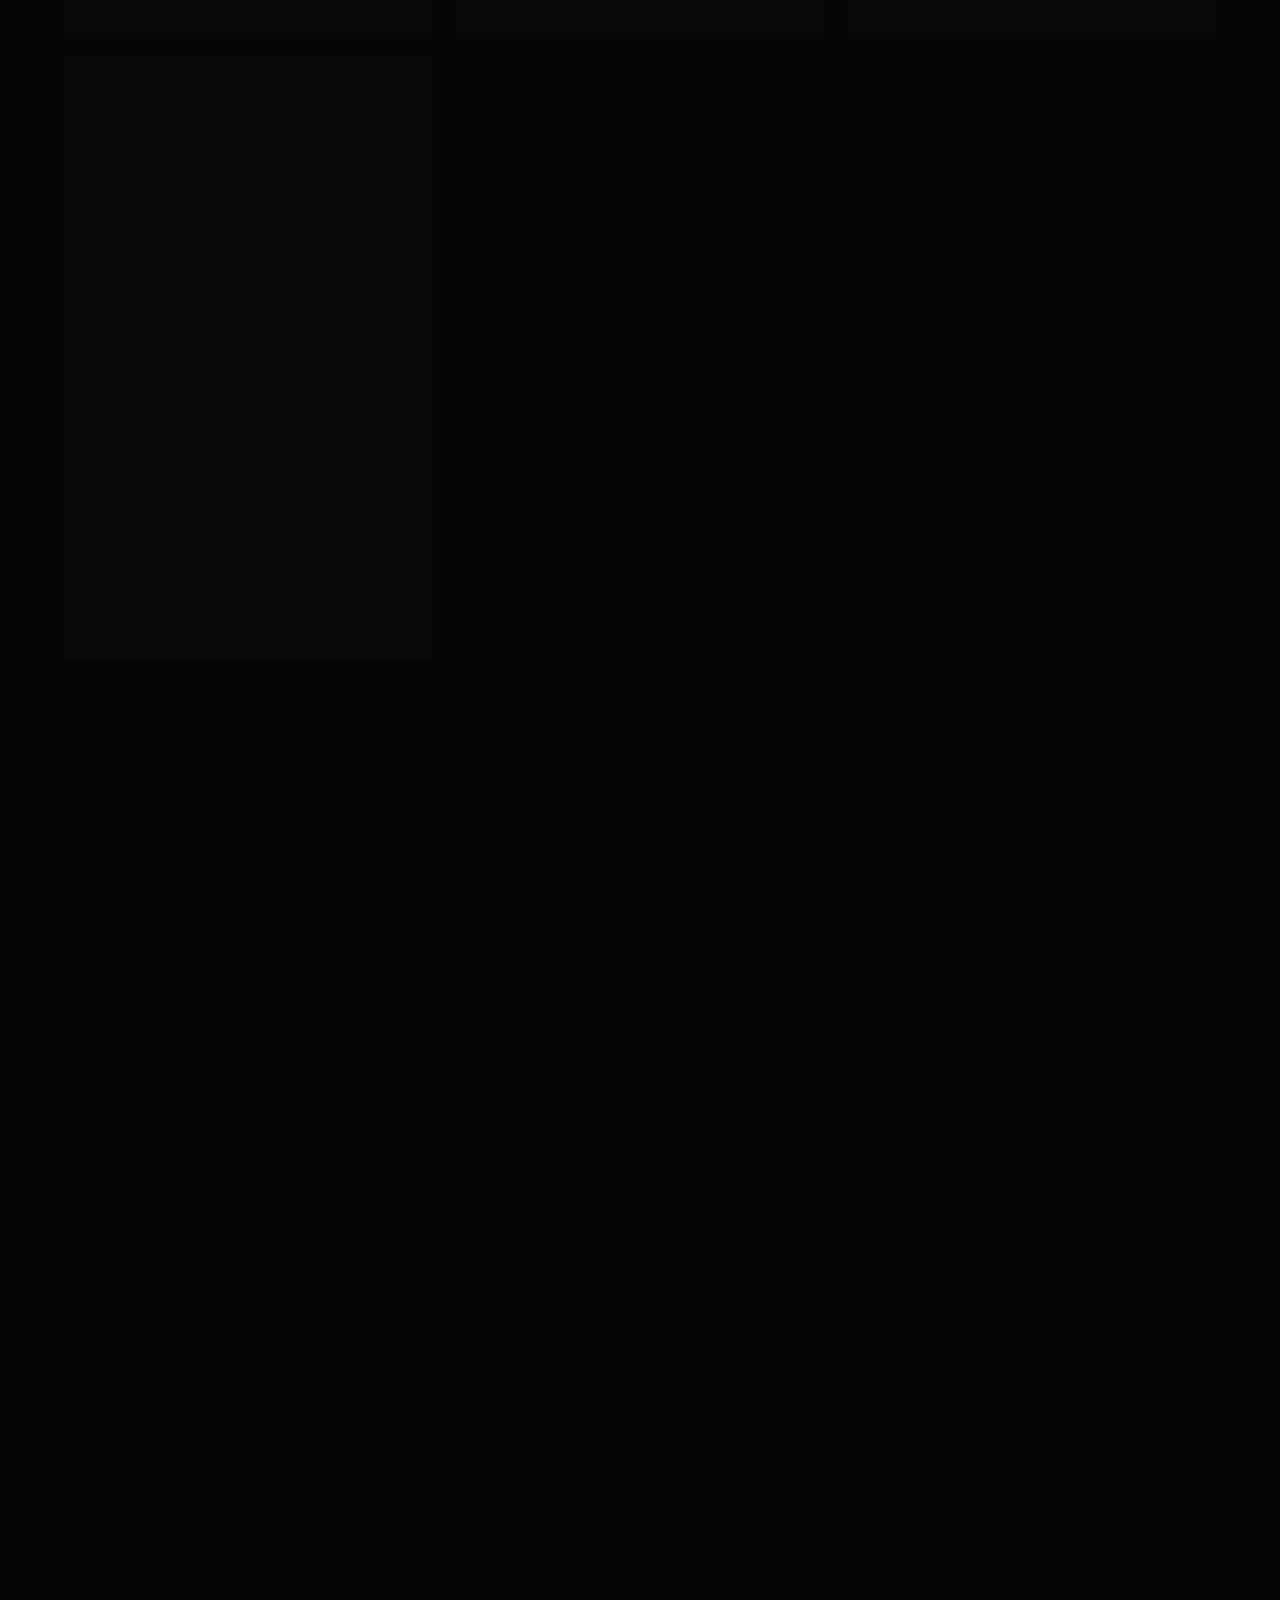
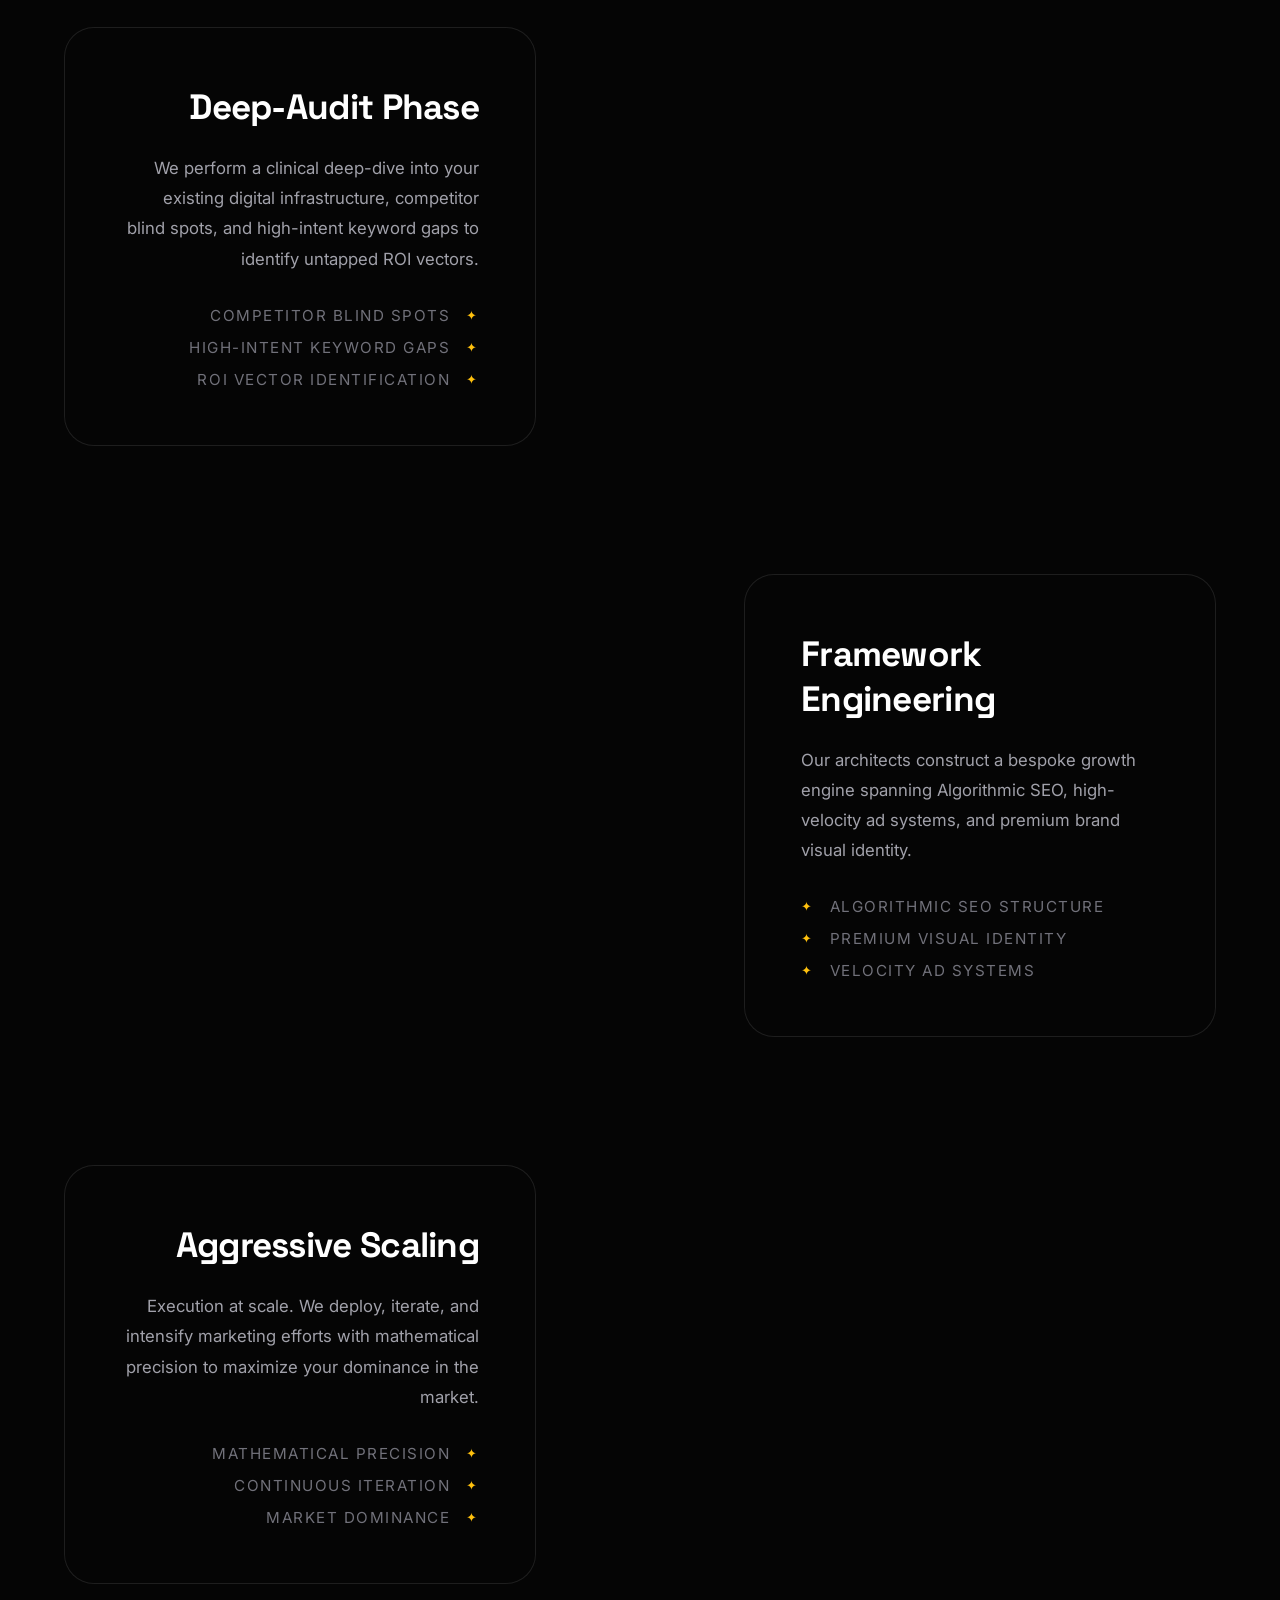
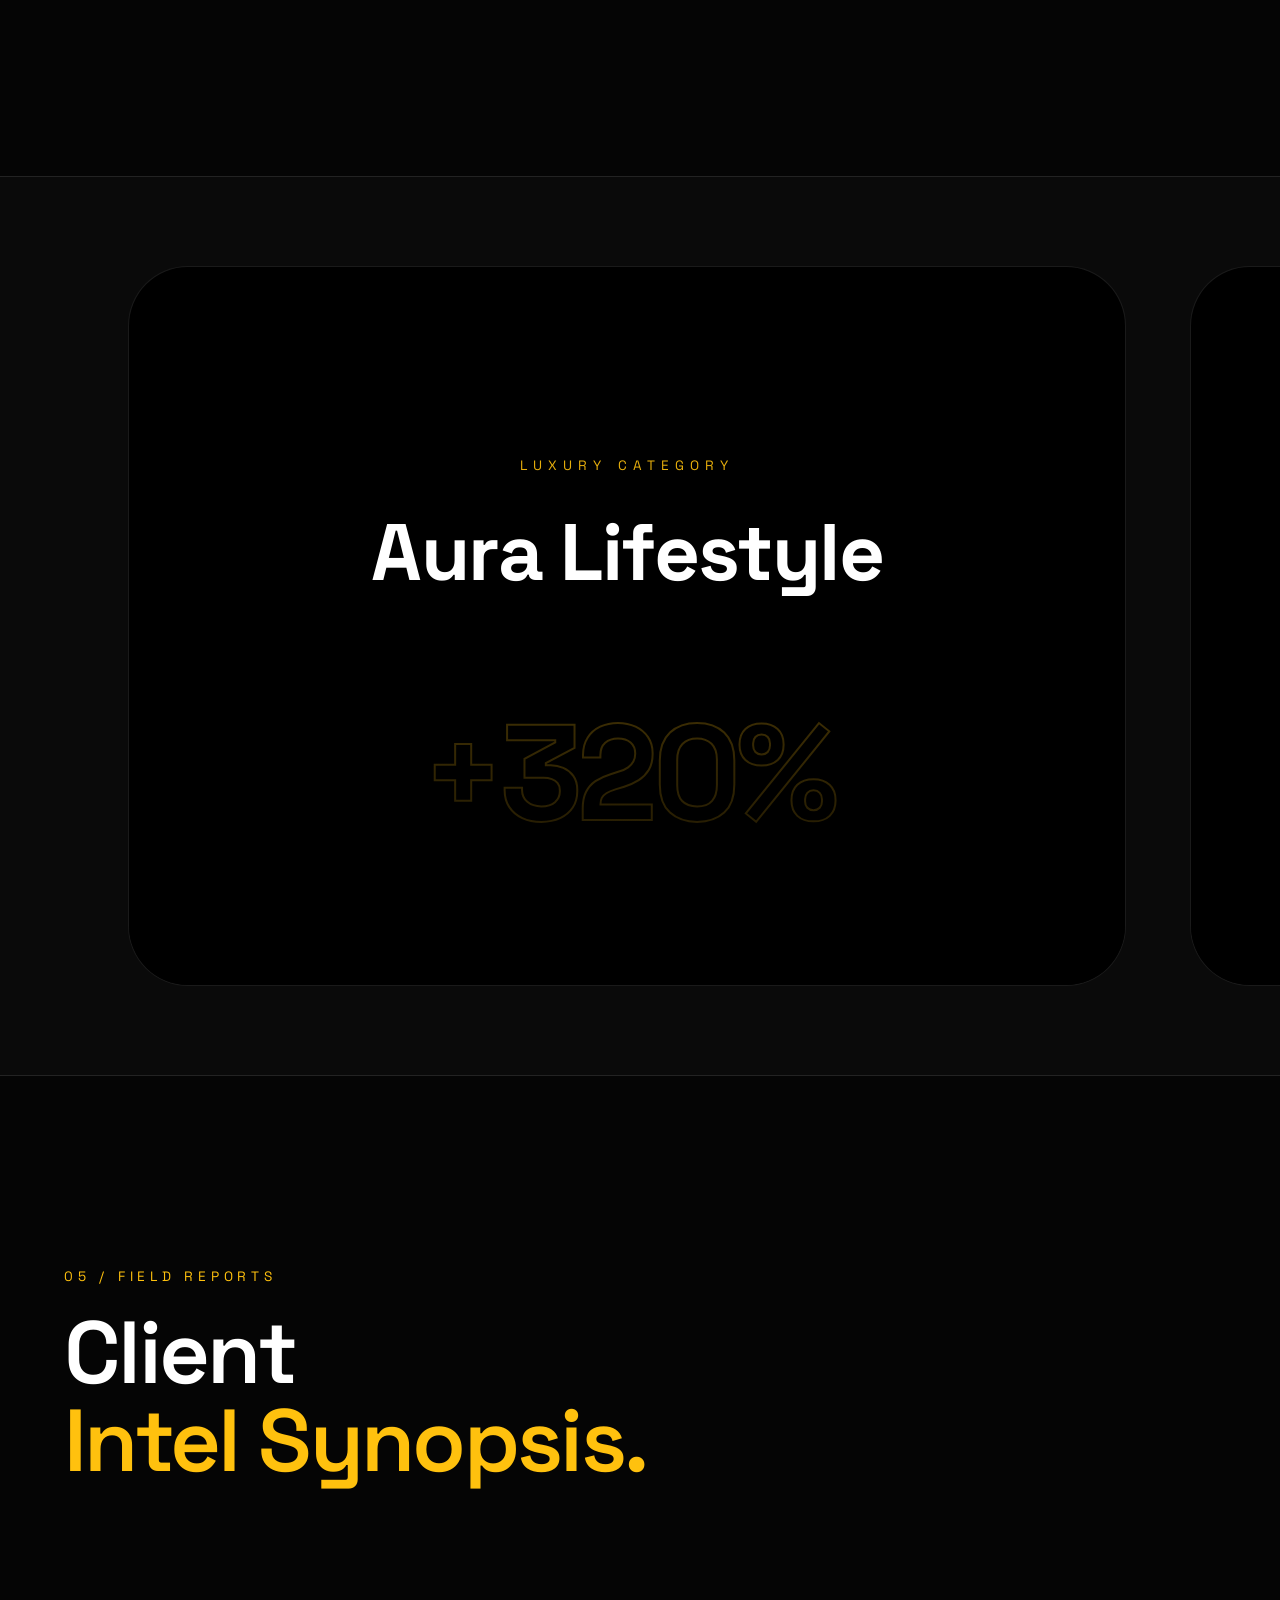
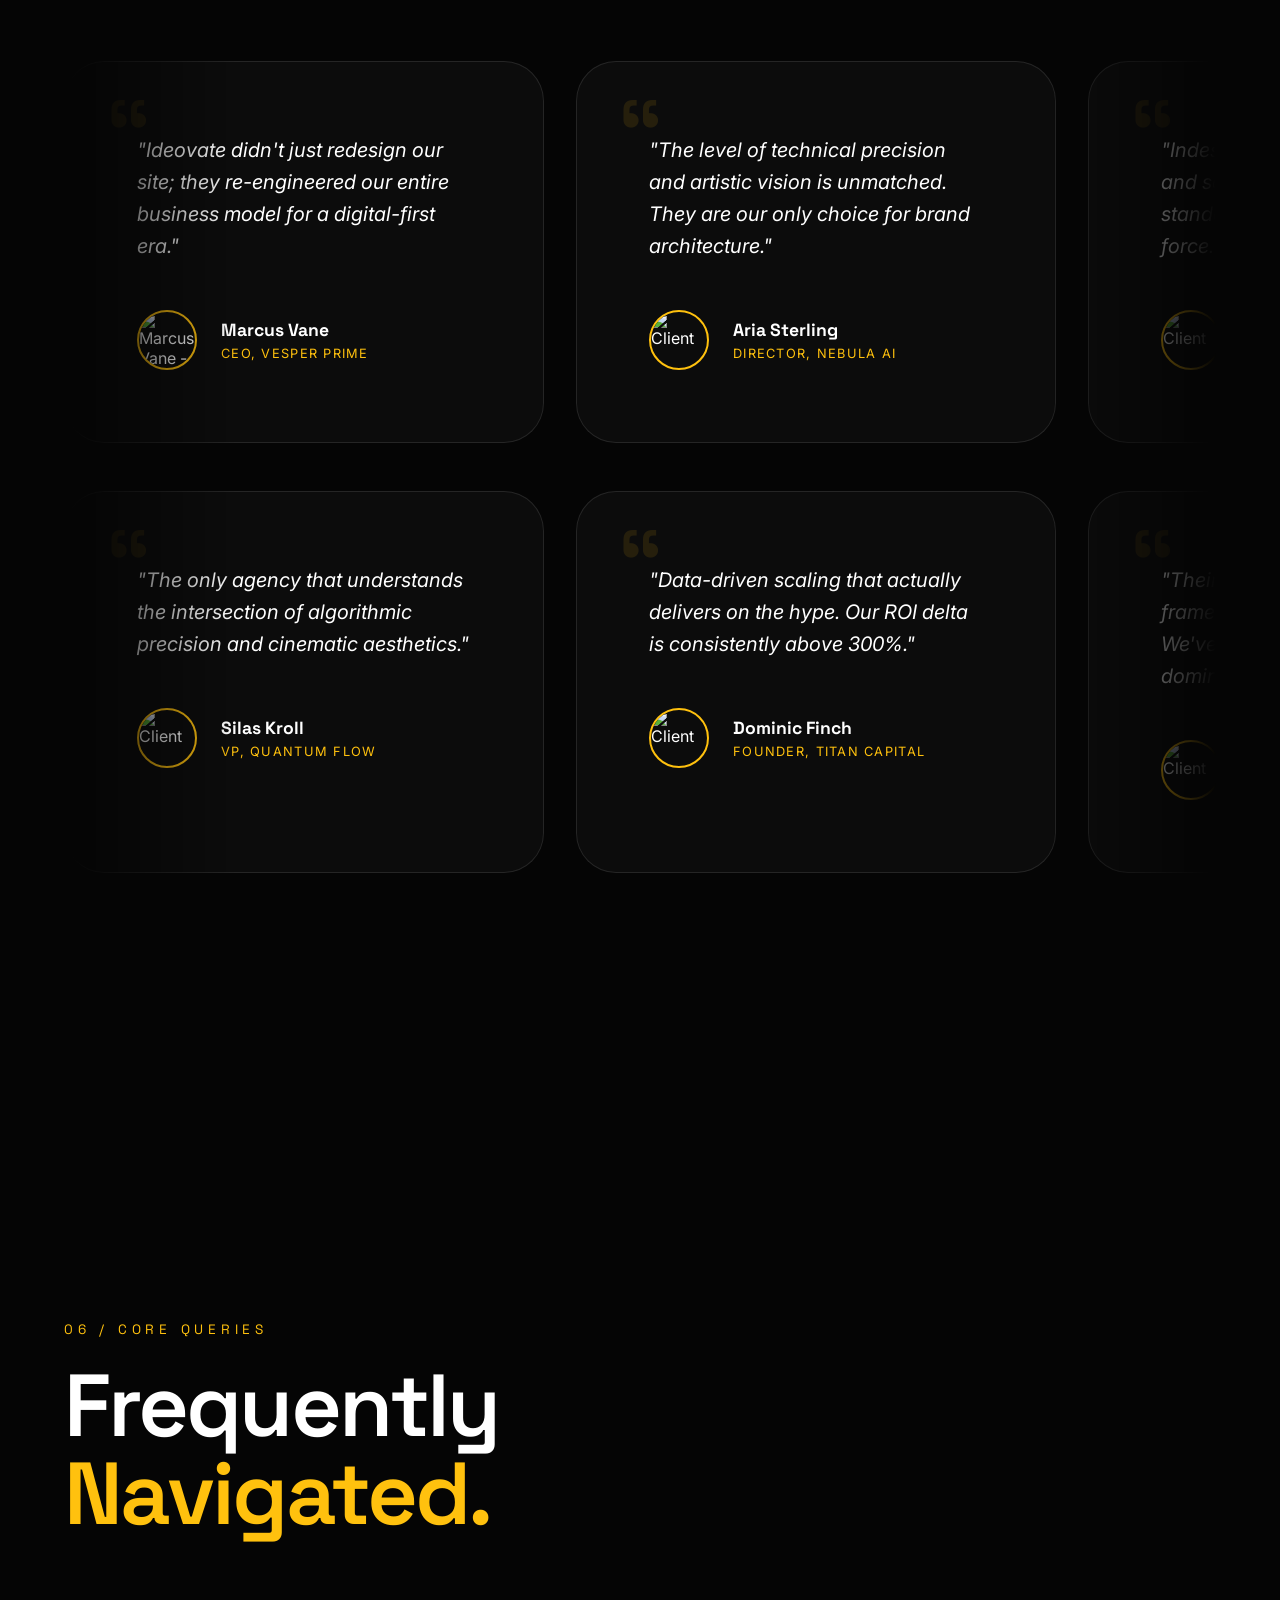
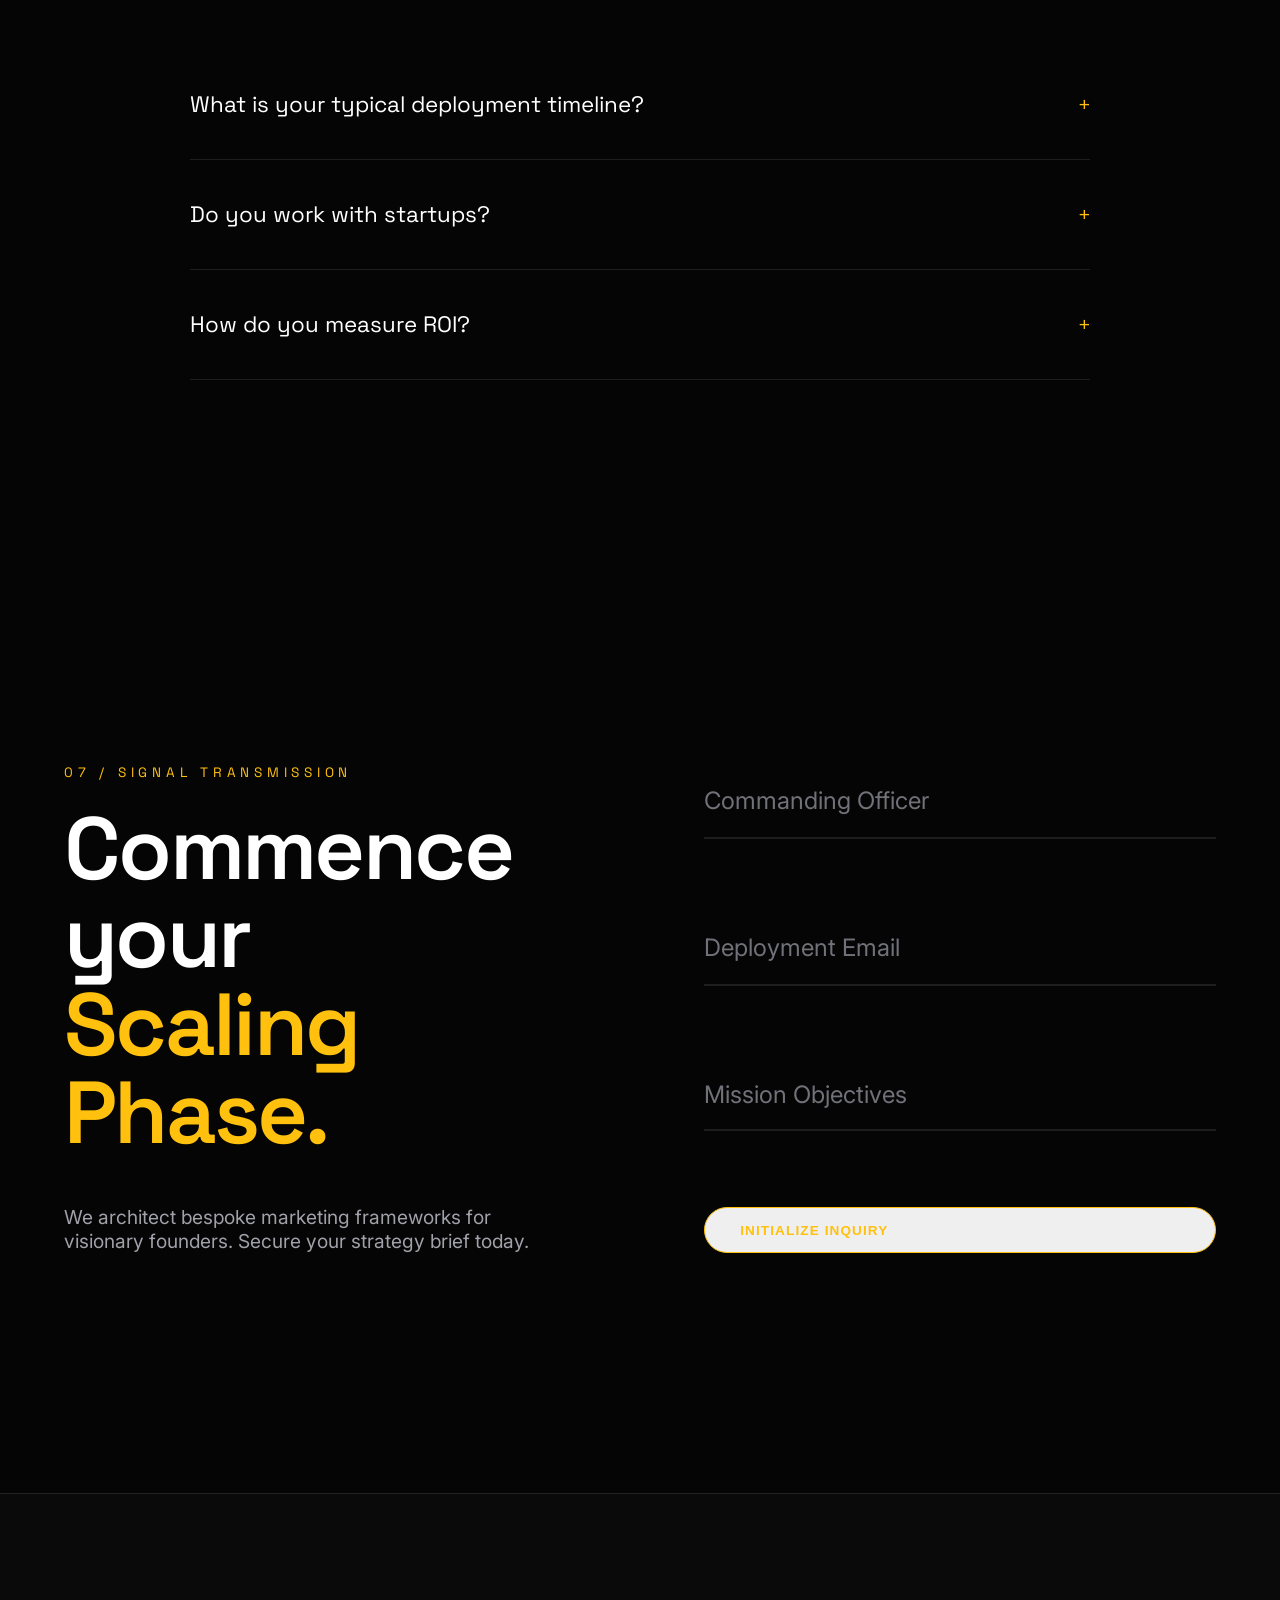
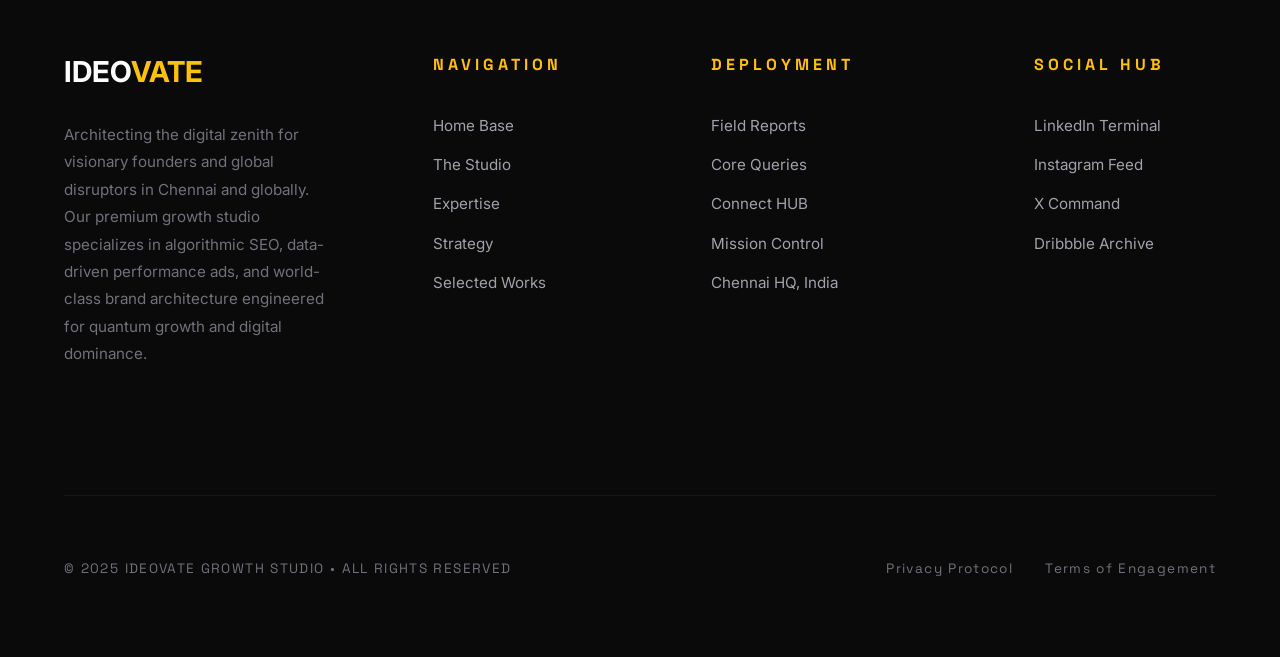
==== commit 6e65b81c: "Add files via upload" ====
--- a/index.html
+++ b/index.html
@@ -2,6 +2,15 @@
 <html lang="en">
 <head>
     <meta charset="UTF-8">
+    <!-- Google tag (gtag.js) -->
+    <script async src="https://www.googletagmanager.com/gtag/js?id=G-Z4KYTGQH30"></script>
+    <script>
+      window.dataLayer = window.dataLayer || [];
+      function gtag(){dataLayer.push(arguments);}
+      gtag('js', new Date());
+
+      gtag('config', 'G-Z4KYTGQH30');
+    </script>
     <meta name="viewport" content="width=device-width, initial-scale=1.0">
     <meta name="google-site-verification" content="Pb1DgteDRl0grPFE3ixuh3GvZWc8PM4oM3OHiNVxqjA" />
     <title>IDEOVATE | Growth Studio • Innovation Engineered</title>
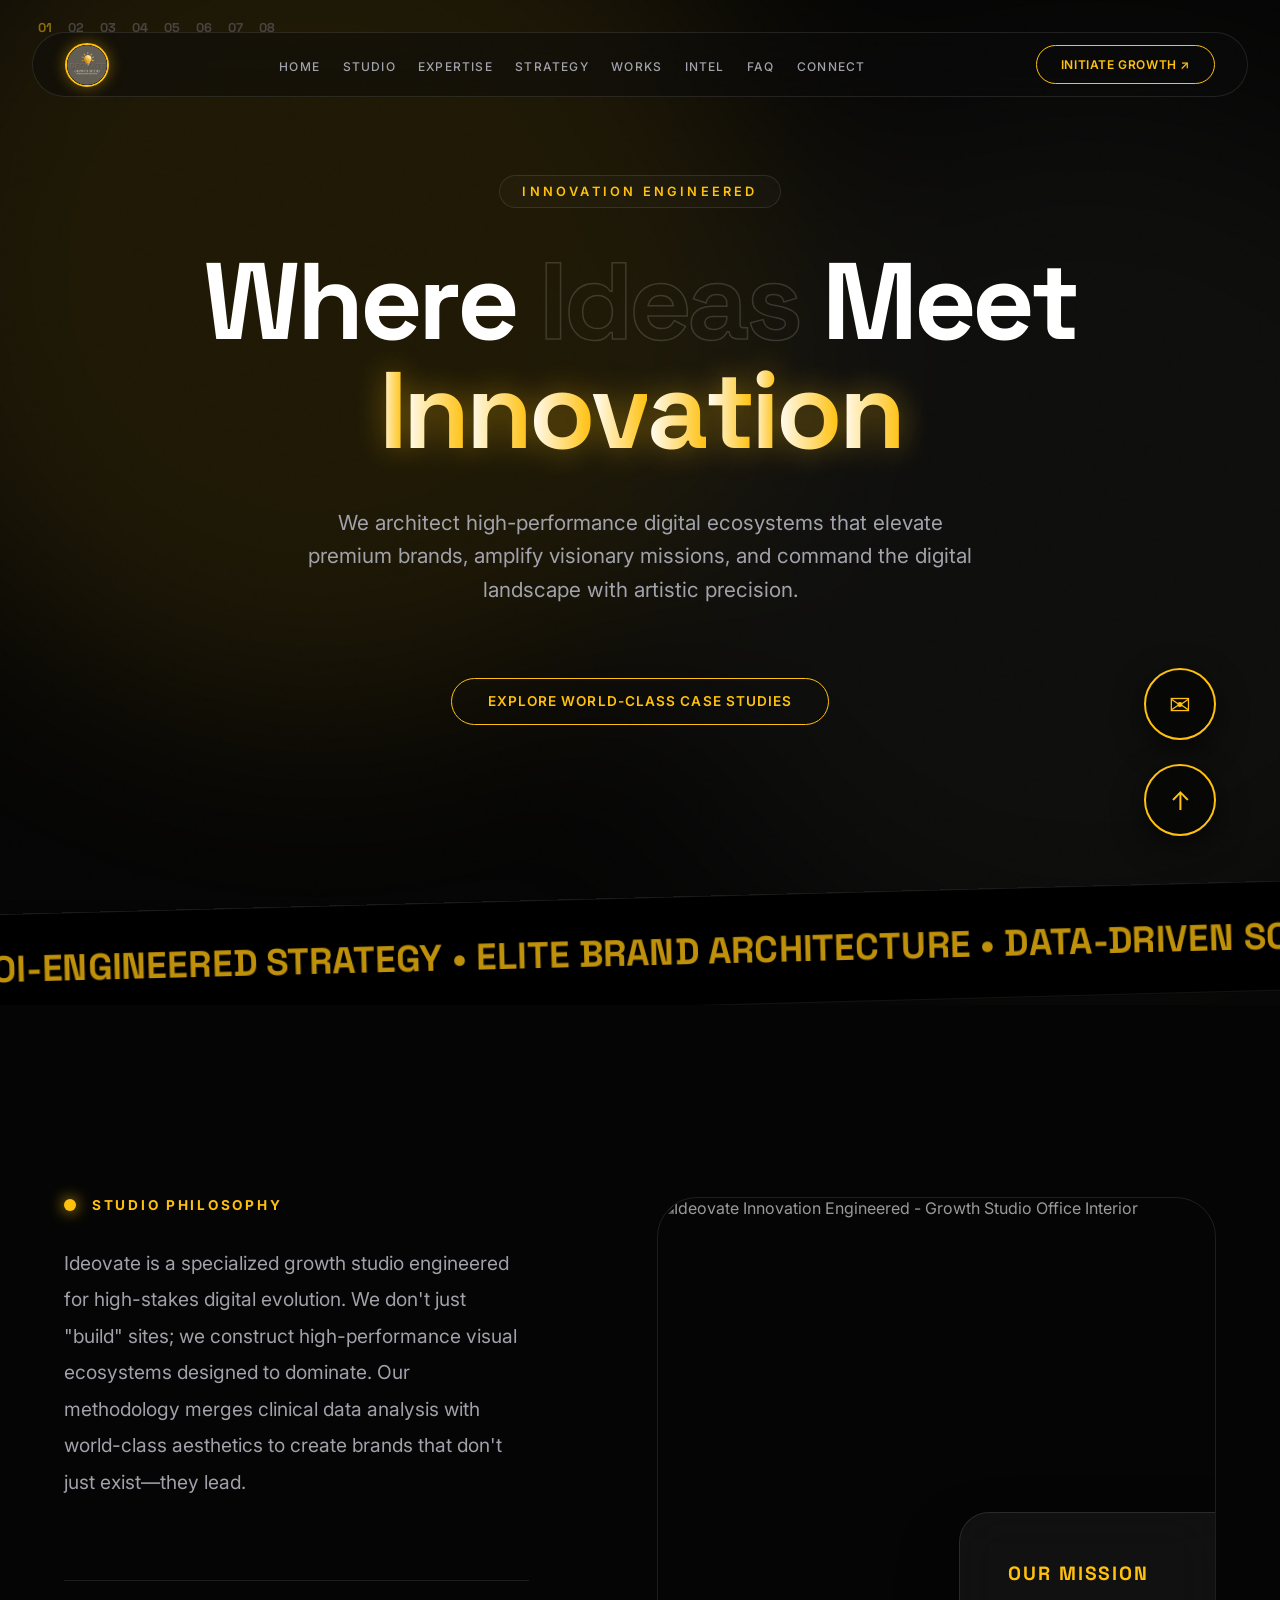
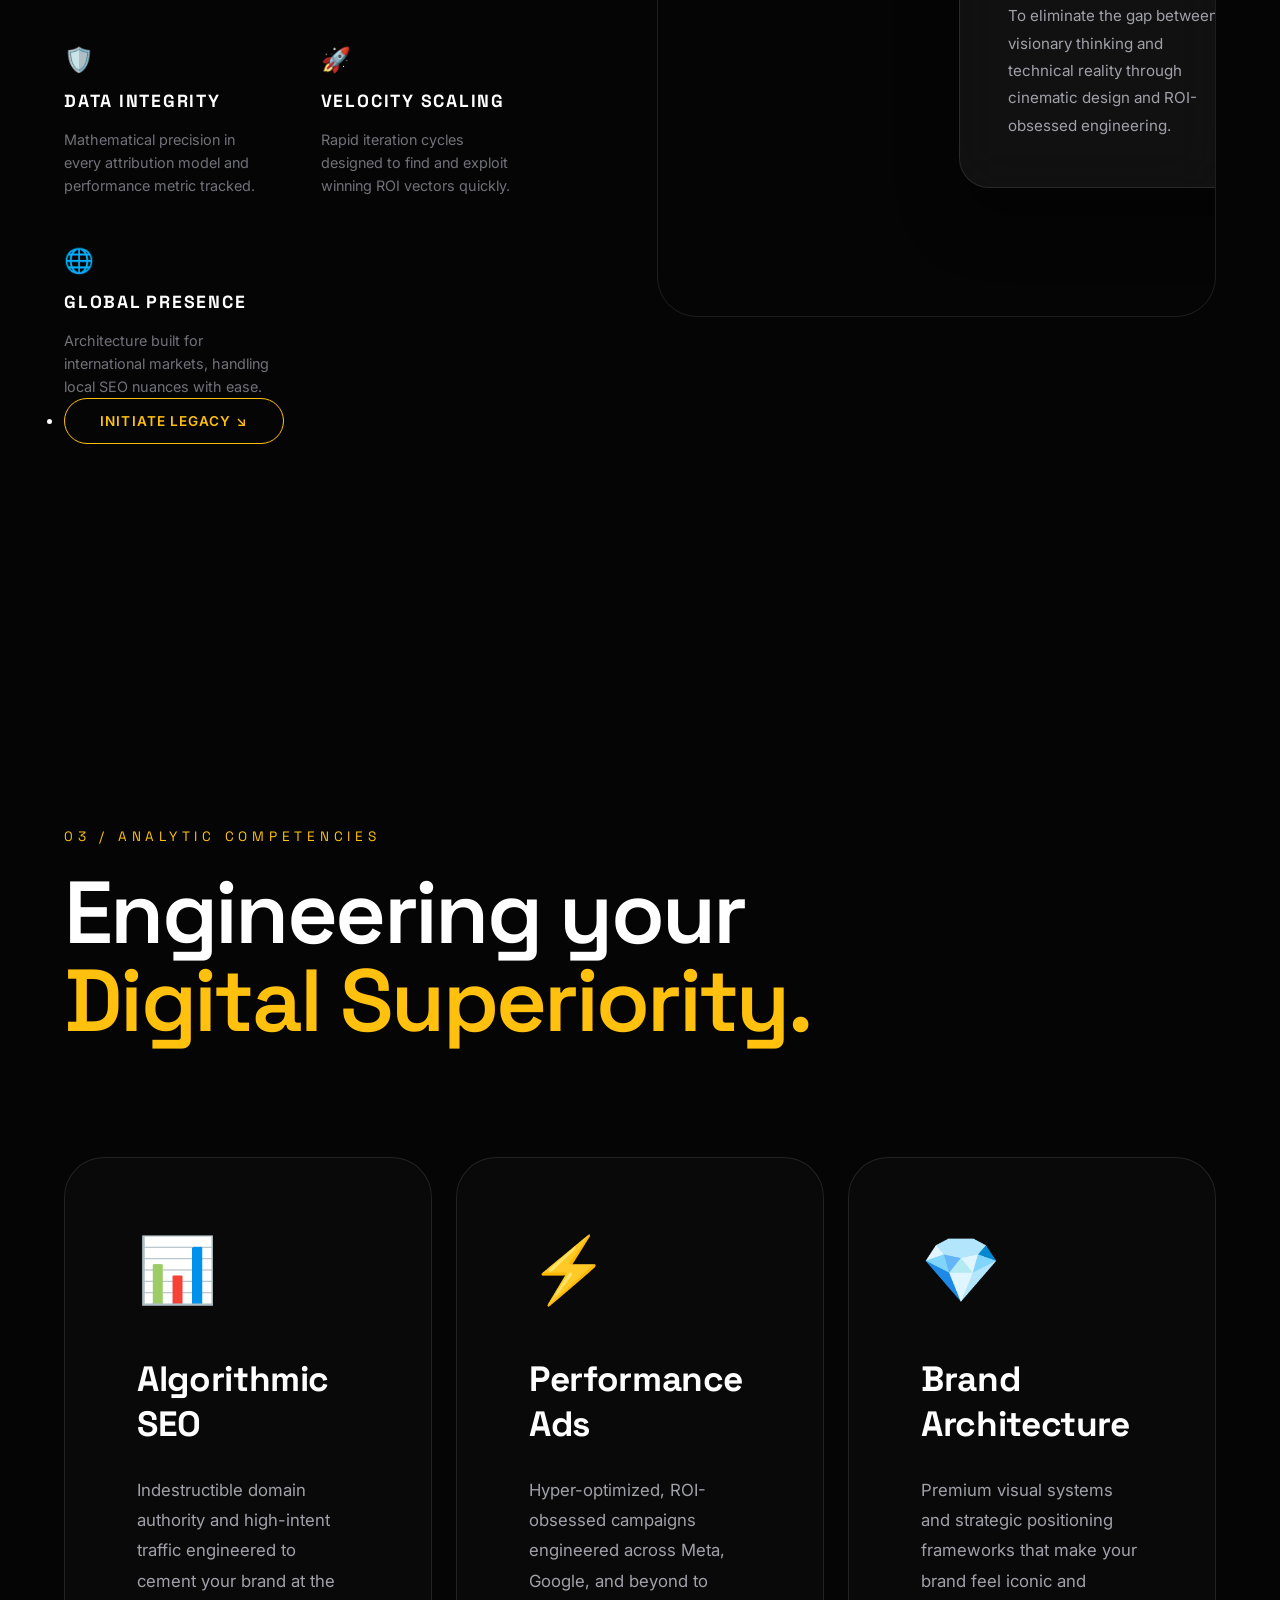
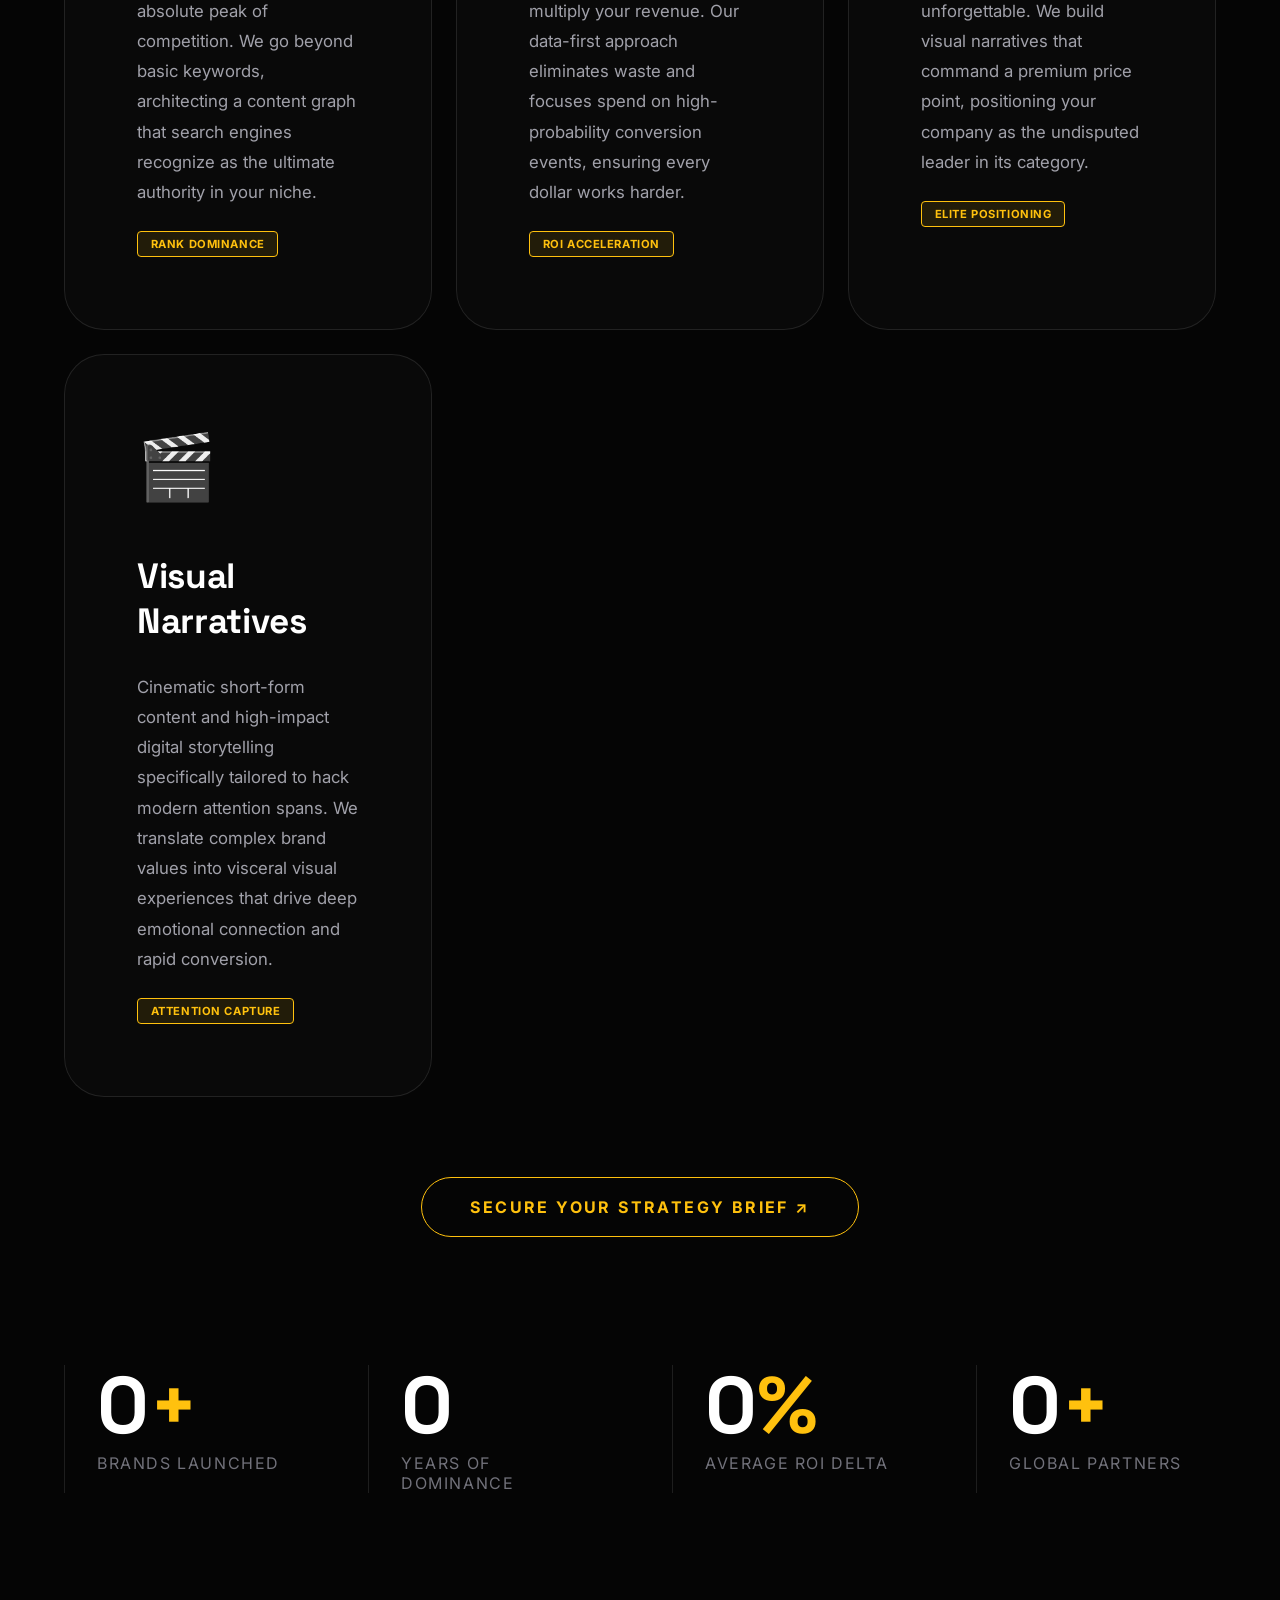
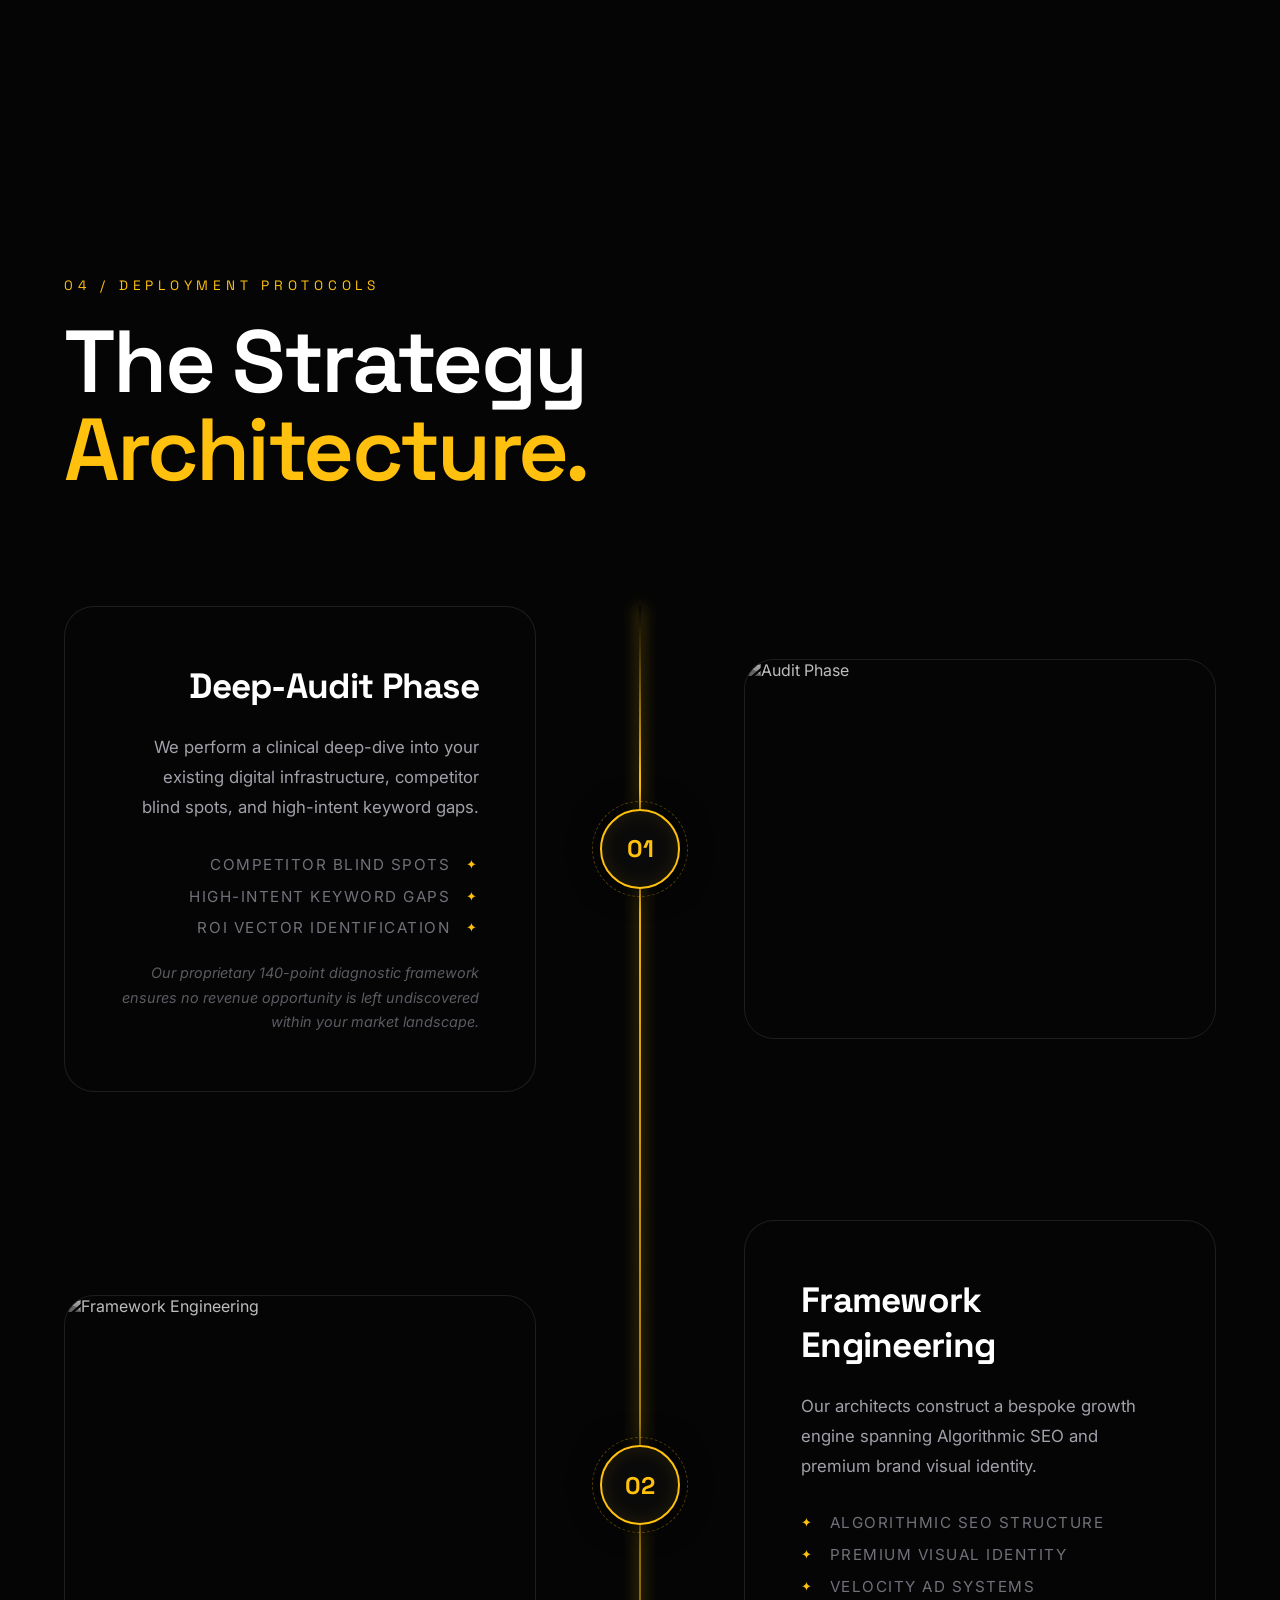
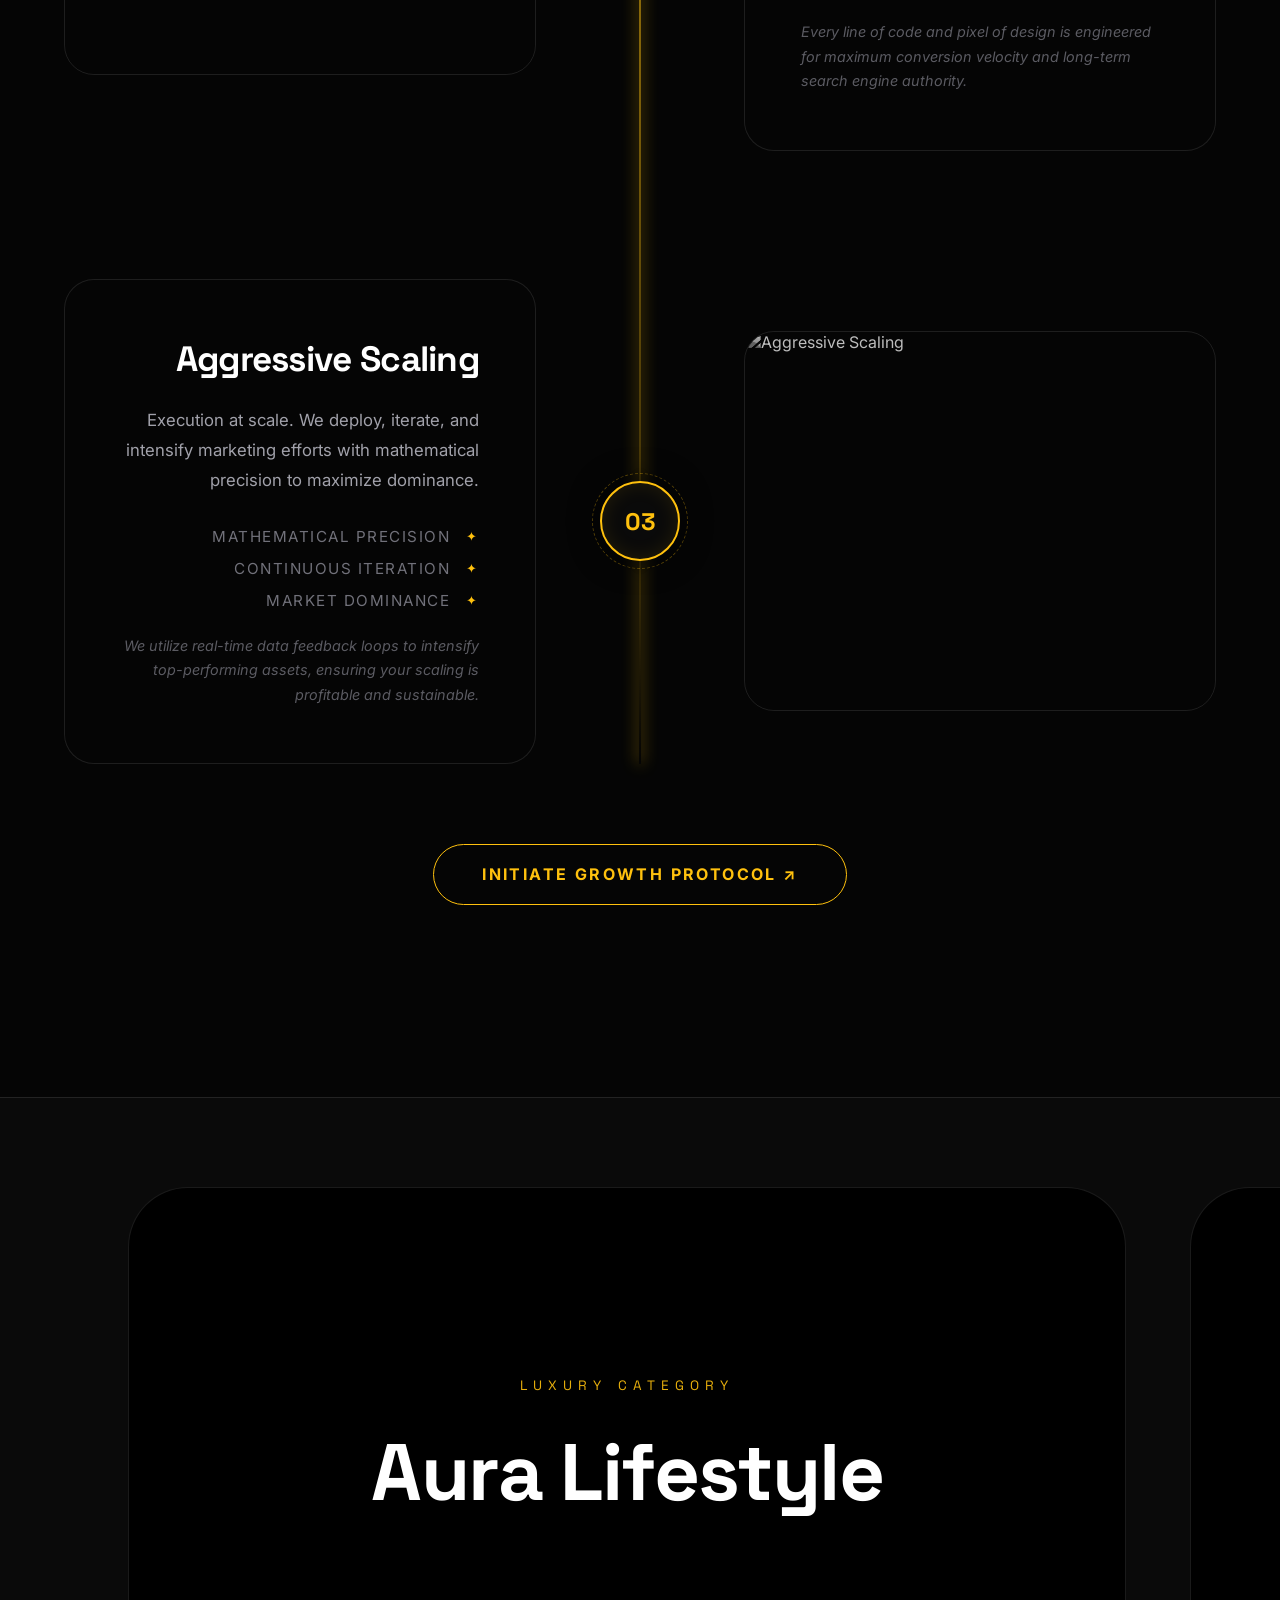
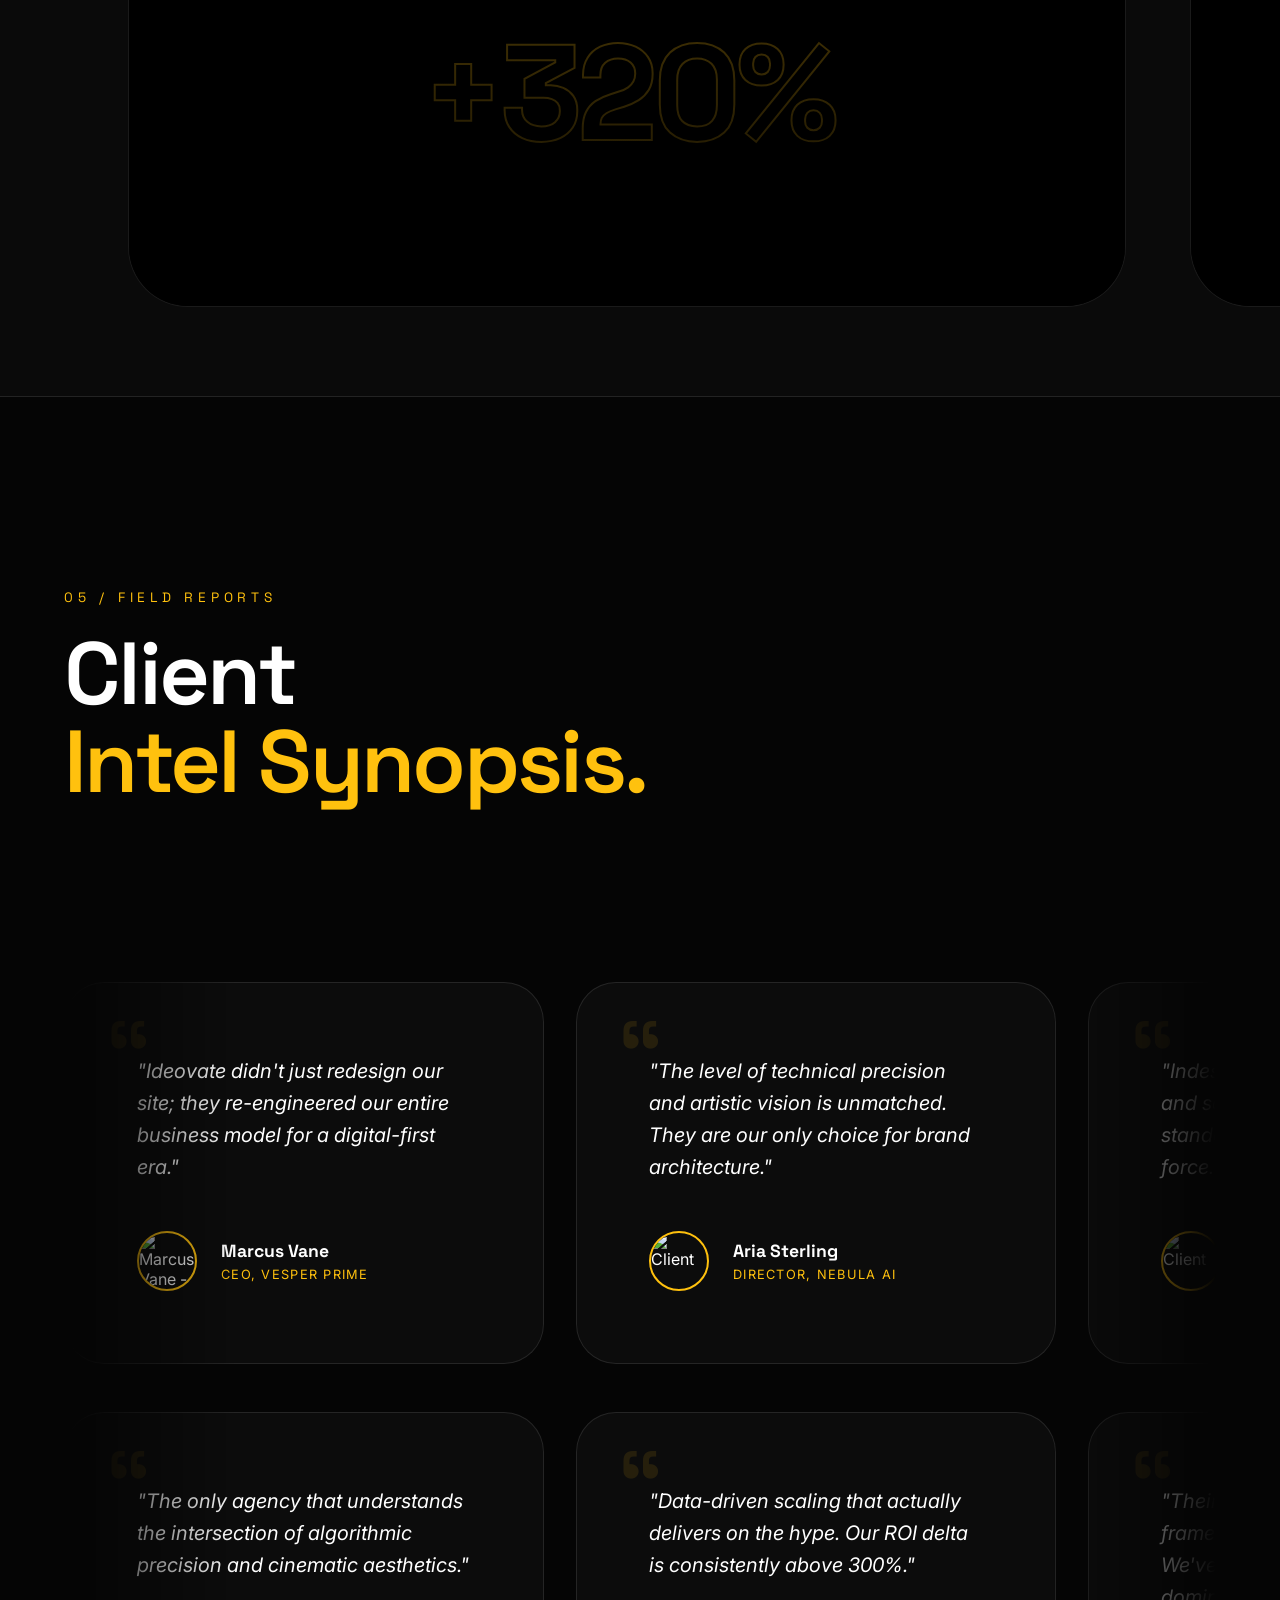
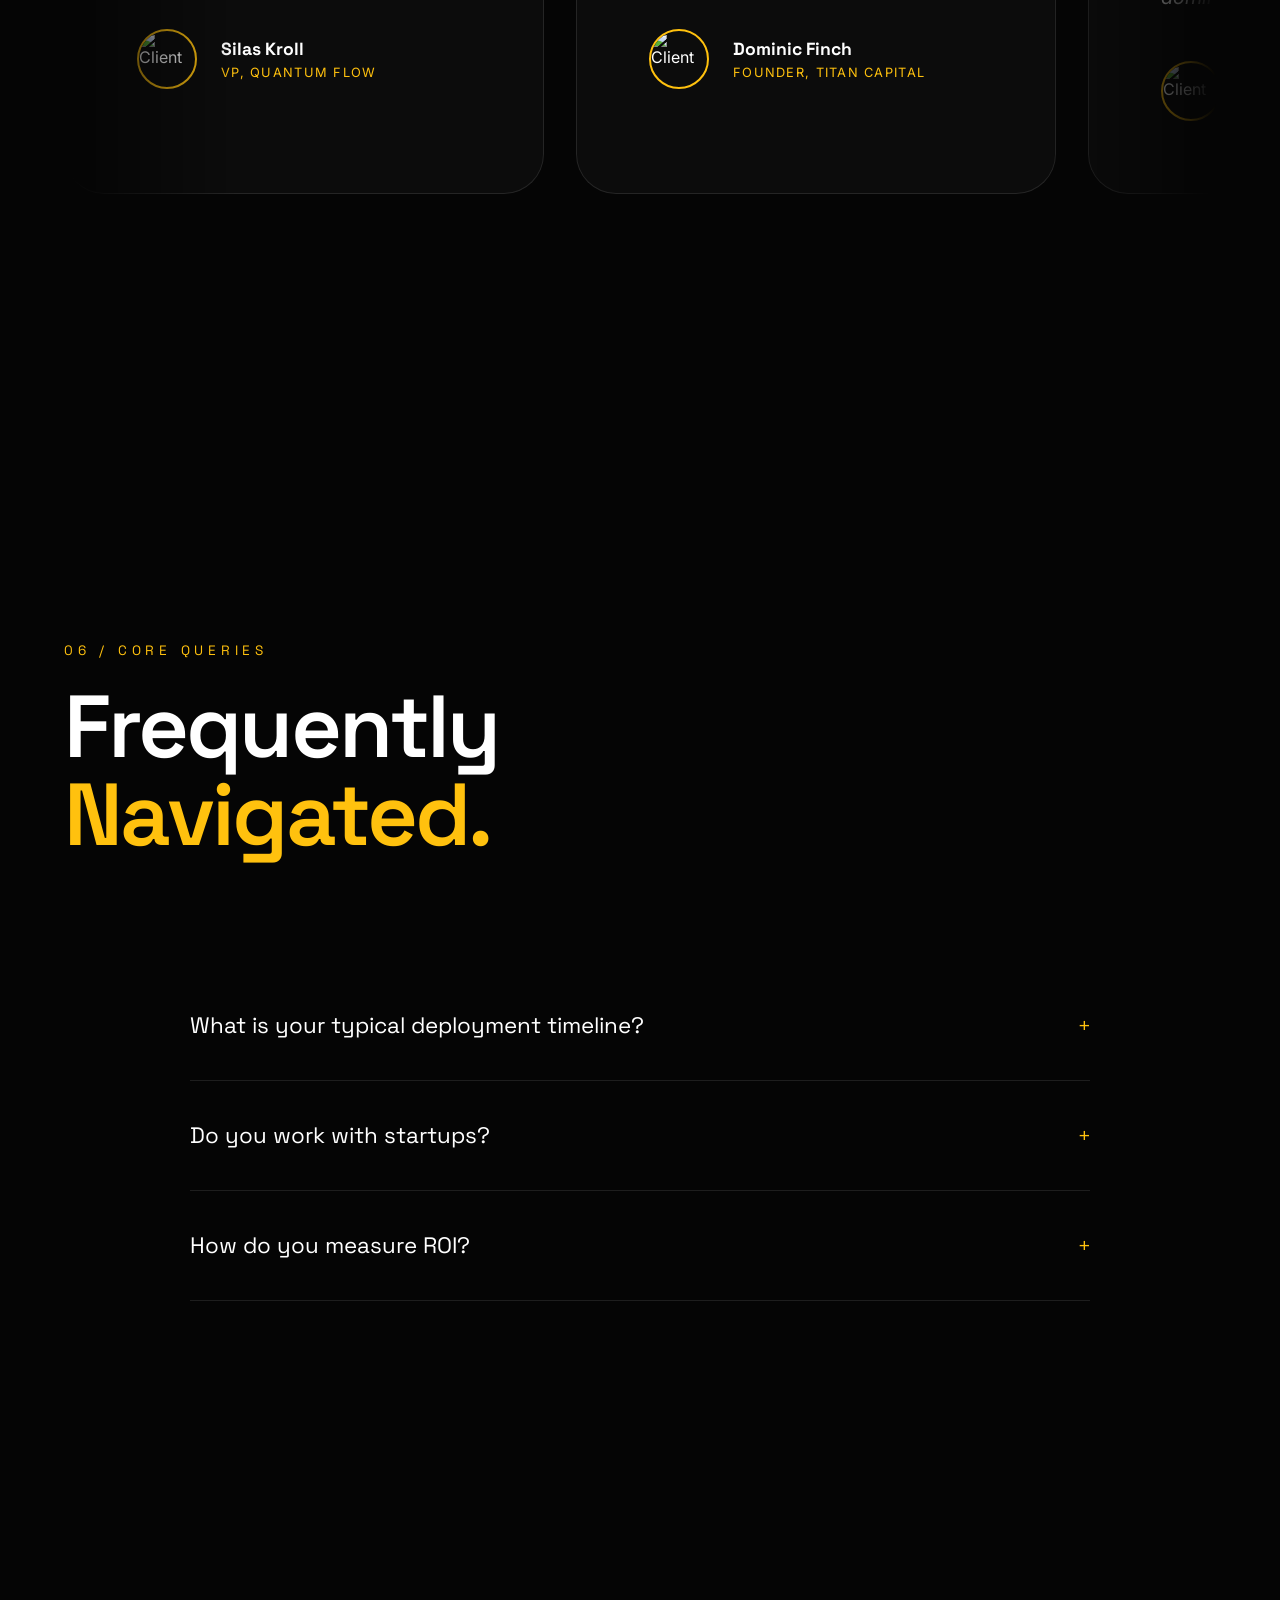
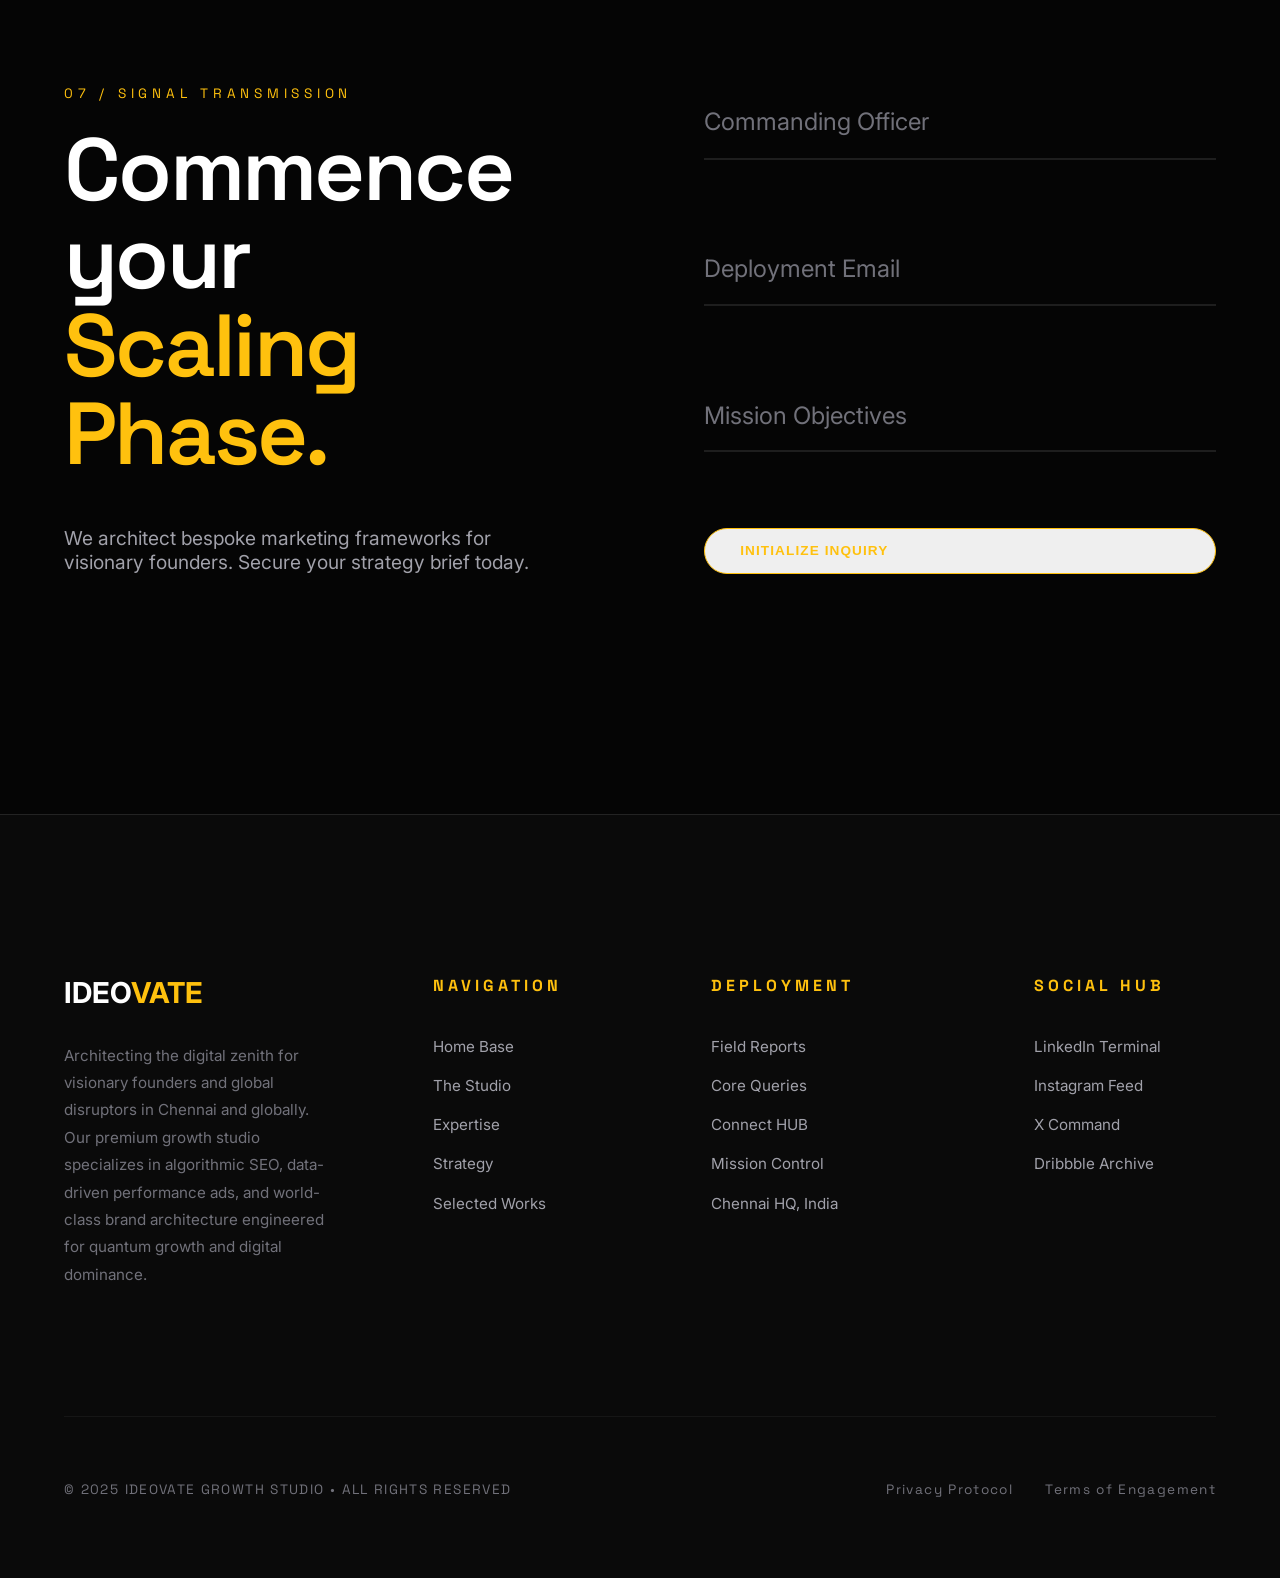
==== commit 854cf919: "Add files via upload" ====
--- a/index.html
+++ b/index.html
@@ -28,13 +28,7 @@
     <link rel="preload" as="image" href="logo.png">
     <link rel="apple-touch-icon" href="https://ideovate.vercel.app/logo.png">
     <link rel="sitemap" type="application/xml" href="/sitemap.xml">
-    
-    <noscript>
-        <style>
-            .hero-desc, .reveal-fy, .char-box, .split-c { opacity: 1 !important; transform: none !important; }
-            .preloader, .curtain { display: none !important; }
-        </style>
-    </noscript>
+    <link rel="stylesheet" href="index.css">
     <!-- Open Graph / Facebook / LinkedIn -->
     <meta property="og:site_name" content="Ideovate Growth Studio">
     <meta property="og:title" content="IDEOVATE | Growth Studio • Innovation Engineered">
@@ -148,317 +142,14 @@
     <link href="https://fonts.googleapis.com/css2?family=Inter:wght@300;400;500;600&family=Space+Grotesk:wght@400;500;600;700&display=swap" rel="stylesheet">
     
     <!-- Smooth Scroll CSS (Studio Freight Lenis) -->
-    <style>
-        html { scroll-behavior: smooth; scroll-padding-top: 100px; }
-        html.lenis { height: auto; }
-        .lenis.lenis-smooth { scroll-behavior: auto !important; }
-        .lenis.lenis-smooth [data-lenis-prevent] { overscroll-behavior: contain; }
-        .lenis.lenis-stopped { overflow: hidden; }
-        .lenis.lenis-scrolling iframe { pointer-events: none; }
-    </style>
-
-    <style>
-        :root {
-            --bg-base: #050505; --bg-surface: #0a0a0a;
-            --brand-gold: #FFC10E; --brand-gold-glow: rgba(255, 193, 14, 0.4);
-            --brand-olive: #636056; --text-primary: #FFFFFF;
-            --text-secondary: #A1A1AA; --text-muted: #71717A;
-            --glass-bg: rgba(255, 255, 255, 0.02); --glass-border: rgba(255, 255, 255, 0.1);
-            --font-display: 'Space Grotesk', sans-serif; --font-body: 'Inter', sans-serif;
-            --3d-persp: perspective(1200px);
-        }
-
-        * { margin:0; padding:0; box-sizing:border-box; }
-        body { background: var(--bg-base); color: var(--text-primary); font-family: var(--font-body); overflow-x: hidden; -webkit-font-smoothing: antialiased; }
-
-        /* ----- PRELOADER: SVG Reveal & Curtain ----- */
-        .preloader { position:fixed; inset:0; background:#000; z-index:10000; display:flex; align-items:center; justify-content:center; }
-        .preloader-text { font-family: var(--font-display); font-size: 3rem; font-weight: 700; color: var(--brand-gold); transform: translateY(20px); opacity:0; letter-spacing: 0.15em; }
-        .curtain { position:fixed; inset:0; background: var(--brand-olive); z-index: 10001; transform: translateY(100%); }
-
-        /* ----- CUSTOM CURSOR: HIGH PERFORMANCE AURA ----- */
-        .cursor-dot { position:fixed; top: 0; left: 0; width:10px; height:10px; background: var(--brand-gold); border-radius:50%; pointer-events:none; z-index: 100001; opacity: 0; }
-        .cursor-follower { position:fixed; top: 0; left: 0; width:45px; height:45px; border: 1.5px solid var(--brand-gold); opacity: 0.4; border-radius:50%; pointer-events:none; z-index: 100000; opacity: 0; }
-        .hovered .cursor-follower { width: 70px; height: 70px; background: rgba(255, 193, 14, 0.1); border-color: transparent; backdrop-filter: blur(2px); }
-
-        /* ----- BACKGROUNDS: ADVANCED MESH & GRAIN ----- */
-        #particle-canvas { position:fixed; inset:0; z-index: -2; opacity: 0.6; pointer-events: none; }
-        .grain { position:fixed; inset:0; pointer-events:none; z-index: 9998; opacity: 0.04; mix-blend-mode: overlay; background-image: url("data:image/svg+xml,%3Csvg viewBox='0 0 200 200' xmlns='http://www.w3.org/2000/svg'%3E%3Cfilter id='n'%3E%3CfeTurbulence type='fractalNoise' baseFrequency='0.9' opacity='0.5'/%3E%3C/filter%3E%3Crect width='100%25' height='100%25' filter='url(%23n)'/%3E%3C/svg%3E"); }
-        .aurora { position:fixed; inset:0; z-index: -3; filter: blur(100px); }
-        .aurora-orb { position:absolute; border-radius:50%; opacity: 0.25; width:70vw; height:70vw; transition: transform 20s infinite alternate linear; }
-        .orb-1 { background: var(--brand-gold-glow); top:-20%; left:-10%; animation: floatOrb 25s infinite alternate; }
-        .orb-2 { background: rgba(99, 96, 86, 0.4); bottom:-10%; right:-20%; animation: floatOrb 35s infinite alternate-reverse; }
-        @keyframes floatOrb { 0% { transform: translate(0,0) scale(1); } 50% { transform: translate(10%, 15%) scale(1.1); } 100% { transform: translate(-5%, -10%) scale(0.95); } }
-        
-        .perspective-grid { position:absolute; bottom:-10%; left:0; width:100%; height:80%; pointer-events:none; z-index: -1; opacity:0.15; background-image: radial-gradient(var(--brand-gold) 1.2px, transparent 1.2px); background-size: 50px 50px; transform: perspective(100vh) rotateX(75deg); transform-origin: center bottom; }
-        .grid-glow { position:absolute; width: 400px; height: 400px; background: radial-gradient(circle, var(--brand-gold-glow), transparent 70%); border-radius: 50%; pointer-events: none; mix-blend-mode: color-dodge; z-index: 0; filter: blur(30px); opacity: 0; transition: opacity 0.8s; }
-
-        /* ----- HUD & NAVIGATION ----- */
-        .hud-top-nav { position:fixed; top:0; left:0; width:100%; height:3px; background: var(--brand-gold); z-index: 10001; transform: scaleX(0); transform-origin: left; box-shadow: 0 0 15px var(--brand-gold); }
-        .hud-markers { position:fixed; top: 1.2rem; left: 3%; display: flex; gap: 1rem; z-index: 10002; font-family: var(--font-display); font-size: 0.8rem; font-weight: 700; color: var(--text-muted); opacity: 0.5; pointer-events: none; }
-        .hud-marker.active { color: var(--brand-gold); opacity: 1; }
-        
-        /* Section Viewport Warp */
-        .section-warp { transform-style: preserve-3d; transition: transform 0.8s cubic-bezier(0.2, 0.8, 0.2, 1); will-change: transform; backface-visibility: hidden; }
-        .section-in-view { --warp-val: 0deg; transform: perspective(1500px) rotateY(var(--warp-val)) rotateX(calc(var(--warp-val) * 0.5)); }
-        
-        nav { position:fixed; top:2rem; left:50%; transform:translateX(-50%); width:95%; max-width: 1350px; padding:0.6rem 2rem; background: rgba(10, 10, 10, 0.5); backdrop-filter: blur(25px); border: 1px solid var(--glass-border); border-radius: 100px; display:flex; justify-content:space-between; align-items:center; z-index: 1000; transition: transform 0.6s; }
-        .logo { display: flex; align-items: center; text-decoration: none; }
-        .logo-img { height: 44px; width: 44px; border-radius: 50%; border: 2px solid var(--brand-gold); box-shadow: 0 0 15px var(--brand-gold-glow); transition: 0.5s cubic-bezier(0.175, 0.885, 0.32, 1.275); }
-        .logo:hover .logo-img { transform: scale(1.1) rotate(5deg); box-shadow: 0 0 25px var(--brand-gold); }
-        .nav-links { display:flex; gap:1.4rem; list-style:none; }
-        .nav-links a { text-decoration:none; color: var(--text-secondary); font-size: 0.75rem; font-weight: 500; text-transform: uppercase; letter-spacing: 0.1em; transition: 0.4s; position:relative; padding-bottom: 5px; }
-        .nav-links a:hover { color: var(--brand-gold); }
-        .nav-links a::after { content:''; position:absolute; bottom:0; left:0; width:0; height:1.5px; background: var(--brand-gold); transition: 0.4s; }
-        .nav-links a:hover::after { width:100%; }
-
-        nav .btn-liquid { padding: 0.7rem 1.5rem; font-size: 0.75rem; letter-spacing: 0.05em; }
-
-        .btn-liquid { position:relative; padding:0.9rem 2.2rem; border-radius:100px; border:1px solid var(--brand-gold); color: var(--brand-gold); text-decoration:none; font-weight: 600; font-size: 0.85rem; overflow:hidden; display:inline-flex; transition: 0.4s; z-index:1; text-transform: uppercase; letter-spacing: 0.08em; }
-        .btn-liquid::before { content:''; position:absolute; top:120%; left:-10%; width:120%; height:120%; background: var(--brand-gold); border-radius: 50% 50% 0 0; transition: top 0.5s cubic-bezier(0.6, 0.01, 0, 1); z-index: -1; }
-        .btn-liquid:hover { color: #000; }
-        .btn-liquid:hover::before { top:-10%; }
-
-        /* ----- HERO SECTION ----- */
-        #home { min-height: 100vh; display:flex; flex-direction:column; align-items:center; justify-content:center; text-align:center; padding: 0 5%; position:relative; overflow:hidden; }
-        .hero-badge { display:inline-block; padding: 0.5rem 1.4rem; background: var(--glass-bg); border: 1px solid var(--glass-border); border-radius: 100px; color: var(--brand-gold); font-size: 0.8rem; font-weight: 600; letter-spacing: 0.25em; text-transform: uppercase; margin-bottom: 2.5rem; backdrop-filter: blur(15px); }
-        .hero-title { font-family: var(--font-display); font-size: clamp(3rem, 8.5vw, 7.8rem); font-weight: 700; line-height: 1.0; letter-spacing: -0.04em; margin-bottom: 2.5rem; }
-        .hero-title .outline { color: transparent; -webkit-text-stroke: 1.5px rgba(255,255,255,0.15); }
-        .split-c { display: inline-block; white-space: nowrap; }
-        .hero-title .glow { background: linear-gradient(90deg, #fff, var(--brand-gold)); -webkit-background-clip: text; background-clip: text; -webkit-text-fill-color: transparent; }
-        .hero-title .glow .char-box { background: inherit; -webkit-background-clip: text; background-clip: text; -webkit-text-fill-color: transparent; filter: drop-shadow(0 0 15px rgba(255,193,14,0.4)); }
-        .hero-desc { font-size: 1.3rem; color: var(--text-secondary); max-width: 680px; margin-bottom: 4.5rem; opacity: 0; transform: translateY(30px); line-height: 1.6; }
-
-        /* ----- MARQUEE ----- */
-        .marquee { width: 100%; border-top: 1px solid var(--glass-border); border-bottom: 1px solid var(--glass-border); background: #000; padding: 1.8rem 0; overflow: hidden; display:flex; white-space: nowrap; transform: rotate(-1.5deg) scale(1.05); }
-        .marquee-inner { display: flex; gap: 8rem; animation: marquee 40s linear infinite; }
-        .marquee span { font-family: var(--font-display); font-size: 2.2rem; font-weight: 700; color: var(--brand-gold); text-transform: uppercase; opacity: 0.75; display: flex; align-items: center; gap: 8rem; }
-        .marquee span::after { content: "✦"; color: #fff; opacity: 0.3; }
-        @keyframes marquee { 0% { transform: translateX(0); } 100% { transform: translateX(-50%); } }
-
-        /* ----- ABOUT SECTION: CREATIVE GRID ----- */
-        .about-section { position: relative; padding: 12rem 5%; background: var(--bg-base); overflow: hidden; }
-        .about-grid { display: grid; grid-template-columns: 1fr 1.2fr; gap: 8rem; align-items: start; }
-        .about-v-txt { position: absolute; left: -10%; top: 20%; font-family: var(--font-display); font-size: 15vw; font-weight: 900; color: rgba(255,193,14,0.03); -webkit-text-stroke: 1px rgba(255,193,14,0.08); transform: rotate(-90deg); white-space: nowrap; pointer-events: none; z-index: 0; }
-        .about-img-wrap { position: relative; height: 80vh; border-radius: 40px; overflow: hidden; border: 1px solid var(--glass-border); z-index: 1; transition: 0.8s cubic-bezier(0.2, 0.8, 0.2, 1); }
-        .about-img-wrap:hover { transform: scale(1.02); }
-        .about-img { width: 100%; height: 110%; object-fit: cover; filter: grayscale(1) contrast(1.2) brightness(0.6); transition: 1s cubic-bezier(0.2, 0.8, 0.2, 1); }
-        .about-img-wrap:hover .about-img { filter: grayscale(0) contrast(1.1) brightness(0.8); transform: scale(1.05); }
-        .about-glass-card { position: absolute; right: -4rem; bottom: 8rem; width: 320px; padding: 3rem; background: rgba(255,255,255,0.05); backdrop-filter: blur(25px); border: 1px solid var(--glass-border); border-radius: 30px; box-shadow: 0 30px 60px rgba(0,0,0,0.4); z-index: 5; transition: 0.5s ease-out; }
-        .about-glass-card h3 { font-family: var(--font-display); font-size: 1.2rem; margin-bottom: 1rem; color: var(--brand-gold); letter-spacing: 0.1em; }
-        .about-glass-card p { color: var(--text-secondary); line-height: 1.8; font-size: 0.95rem; }
-        .vision-stat { font-family: var(--font-display); font-size: 3.5rem; line-height: 1.1; margin-bottom: 3rem; font-weight: 700; }
-        .vision-stat span { color: var(--brand-gold); }
-        .philosophy-txt { font-size: 1.2rem; color: var(--text-secondary); line-height: 1.9; margin-bottom: 4rem; max-width: 500px; }
-        .about-badge { display: flex; align-items: center; gap: 1rem; margin-bottom: 2rem; }
-        .badge-dot { width: 12px; height: 12px; background: var(--brand-gold); border-radius: 50%; box-shadow: 0 0 15px var(--brand-gold); }
-        .badge-label { text-transform: uppercase; letter-spacing: 0.2em; font-size: 0.85rem; font-weight: 700; color: var(--brand-gold); }
-
-        /* ----- SECTIONS COMMON ----- */
-        section { padding: clamp(6rem, 15vw, 12rem) 5%; position: relative; }
-        .section-header { margin-bottom: clamp(4rem, 10vw, 7rem); }
-        .section-subtitle { font-family: var(--font-display); font-size: clamp(0.7rem, 2vw, 0.85rem); letter-spacing: 0.35em; text-transform: uppercase; color: var(--brand-gold); margin-bottom: 1.5rem; display: block; overflow: hidden; }
-        .section-title { font-family: var(--font-display); font-size: clamp(2.5rem, 8vw, 5.5rem); font-weight: 600; line-height: 1.0; letter-spacing: -0.03em; }
-        .section-title span { color: var(--brand-gold); }
-
-        /* ----- SERVICES ----- */
-        .services-grid { display: grid; grid-template-columns: repeat(auto-fit, minmax(320px, 1fr)); gap: 1.5rem; }
-        .service-card { background: var(--glass-bg); border: 1px solid var(--glass-border); border-radius: 40px; padding: 4.5rem; backdrop-filter: blur(20px); position: relative; overflow: hidden; transition: border-color 0.6s, transform 0.6s; }
-        .service-card:hover { border-color: rgba(255,193,14,0.5); transform: translateY(-15px); }
-        .sc-icon { font-size: 4rem; margin-bottom: 3rem; display: block; transition: 0.6s cubic-bezier(0.175, 0.885, 0.32, 1.275); }
-        .service-card:hover .sc-icon { transform: scale(1.25) rotate(10deg); }
-        .sc-title { font-family: var(--font-display); font-size: 2.2rem; margin-bottom: 1.8rem; letter-spacing: -0.01em; }
-        .sc-desc { color: var(--text-secondary); line-height: 1.8; font-size: 1.05rem; }
-        .sc-mouse-glow { position: absolute; inset: 0; background: radial-gradient(350px circle at var(--mx) var(--my), rgba(255,193,14,0.12), transparent 70%); opacity: 0; transition: opacity 0.5s; pointer-events: none; }
-        .service-card:hover .sc-mouse-glow { opacity: 1; }
-
-        /* ----- RESULTS STATS ----- */
-        .results-container { display: flex; justify-content: space-between; gap: 4rem; flex-wrap: wrap; margin-top: 8rem; }
-        .res-item { flex: 1; min-width: 200px; position: relative; padding-left: 2rem; border-left: 1px solid var(--glass-border); }
-        .res-num { font-family: var(--font-display); font-size: 5rem; font-weight: 700; color: #fff; margin-bottom: 0.5rem; line-height: 1; display: flex; align-items: center; }
-        .res-num span { color: var(--brand-gold); }
-        .res-label { color: var(--text-muted); font-size: 1rem; text-transform: uppercase; letter-spacing: 0.1em; }
-
-        /* ----- PORTFOLIO HORIZONTAL PINNED PARALLAX ----- */
-        #portfolio { padding:0; }
-        .h-wrap { height: 100vh; display: flex; align-items: center; overflow: hidden; background: var(--bg-surface); border-top: 1px solid var(--glass-border); border-bottom: 1px solid var(--glass-border); position: relative; }
-        .h-container { display: flex; gap: 5vw; padding: 0 10vw; width: max-content; }
-        .p-card { width: 78vw; min-width: 550px; height: 80vh; background: #000; border-radius: 60px; overflow: hidden; position: relative; border: 1px solid var(--glass-border); display: flex; flex-direction: column; justify-content: center; align-items: center; text-align: center; flex-shrink: 0; }
-        .p-img-wrap { position: absolute; inset: 0; z-index: 0; overflow: hidden; }
-        .p-img { width: 140%; height: 130%; background-size: cover; background-position: center; filter: grayscale(1) contrast(1.4) brightness(0.6); opacity: 0.45; position: absolute; top: -10%; left: -20%; transition: filter 1s, opacity 1s, transform 0.8s; }
-        .p-card:hover .p-img { filter: grayscale(0) contrast(1.1) brightness(0.8); opacity: 0.7; transform: scale(1.05); }
-        
-        /* Chromatic Aberration Layer */
-        .p-img-chroma { position: absolute; inset: 0; background: inherit; mix-blend-mode: screen; opacity: 0; pointer-events: none; transition: transform 0.6s cubic-bezier(0.1, 0.9, 0.1, 1); }
-        .p-card:hover .p-img-chroma { opacity: 0.6; transform: translate(15px, -8px) scale(1.05); filter: hue-rotate(90deg) blur(2px); }
-        .p-card { transform-style: preserve-3d; transition: transform 0.5s; }
-        .p-card:hover { transform: var(--3d-persp) rotateX(4deg) rotateY(-4deg) scale(1.02); }
-
-
-        .p-mask { position: absolute; inset:0; background: linear-gradient(180deg, transparent 30%, rgba(0,0,0,0.9)); z-index: 1; pointer-events: none; }
-        .p-content { position: relative; z-index: 5; padding: 4rem; pointer-events: none; }
-        .p-tag { font-family: var(--font-display); font-size: 0.85rem; color: var(--brand-gold); text-transform: uppercase; letter-spacing: 0.45em; margin-bottom: 2.5rem; display: block; opacity: 0.9; }
-        .p-title { font-family: var(--font-display); font-size: 5rem; font-weight: 700; margin-bottom: 2rem; line-height: 0.95; letter-spacing: -0.02em; }
-        .p-metric { font-family: var(--font-display); font-size: 8.5rem; font-weight: 700; color: transparent; -webkit-text-stroke: 2px rgba(255,193,14,0.4); letter-spacing: -0.04em; filter: drop-shadow(0 0 20px rgba(0,0,0,0.5)); transition: 0.6s; }
-        .p-card:hover .p-metric { color: var(--brand-gold); -webkit-text-stroke: 0px transparent; }
-
-        /* ----- PREMIUM STRATEGY TIMELINE ----- */
-        .strategy-timeline { position: relative; max-width: 1200px; margin: 6rem auto 0; display: flex; flex-direction: column; gap: 8rem; }
-        .st-laser { position: absolute; left: 50%; top: 0; bottom: 0; width: 2px; background: linear-gradient(to bottom, transparent, var(--brand-gold) 10%, rgba(255,193,14,0.2) 90%, transparent); transform: translateX(-50%); z-index: 0; box-shadow: 0 0 15px var(--brand-gold); }
-
-        .st-item { display: grid; grid-template-columns: 1fr auto 1fr; gap: 4rem; align-items: center; position: relative; z-index: 1; }
-        .st-item:nth-child(even) .st-content { grid-column: 1; grid-row: 1; text-align: right; }
-        .st-item:nth-child(even) .st-node { grid-column: 2; grid-row: 1; }
-        .st-item:nth-child(even) .st-visual { grid-column: 3; grid-row: 1; }
-
-        .st-node { width: 80px; height: 80px; border-radius: 50%; background: var(--bg-surface); border: 2px solid var(--brand-gold); display: flex; align-items: center; justify-content: center; box-shadow: 0 0 30px rgba(0,0,0,0.8), inset 0 0 20px rgba(255,193,14,0.1); position: relative; }
-        .st-node::before { content: ''; position: absolute; inset: -10px; border-radius: 50%; border: 1px dashed var(--brand-gold); animation: spinNode 10s linear infinite; opacity: 0.3; }
-        @keyframes spinNode { 100% { transform: rotate(360deg); } }
-        .st-node-inner { font-family: var(--font-display); font-size: 1.5rem; font-weight: 700; color: var(--brand-gold); }
-
-        .st-content { background: rgba(5,5,5,0.6); backdrop-filter: blur(20px); border: 1px solid var(--glass-border); padding: 3.5rem; border-radius: 30px; transition: 0.6s cubic-bezier(0.2, 0.8, 0.2, 1); position: relative; overflow: hidden; }
-        .st-content:hover { border-color: rgba(255,193,14,0.4); transform: translateY(-10px); box-shadow: 0 20px 40px rgba(0,0,0,0.6); }
-        .st-content::before { content: ''; position: absolute; inset: 0; background: radial-gradient(circle at top right, rgba(255,193,14,0.08), transparent 60%); pointer-events: none; opacity: 0; transition: 0.6s; }
-        .st-content:hover::before { opacity: 1; }
-
-        .st-title { font-family: var(--font-display); font-size: 2.2rem; margin-bottom: 1.5rem; color: #fff; letter-spacing: -0.02em; }
-        .st-desc { color: var(--text-secondary); line-height: 1.8; font-size: 1.05rem; margin-bottom: 2rem; }
-        .st-features { list-style: none; display: flex; flex-direction: column; gap: 0.8rem; }
-        .st-item:nth-child(even) .st-features { align-items: flex-end; }
-        .st-features li { display: flex; align-items: center; gap: 1rem; color: var(--text-muted); font-size: 0.95rem; text-transform: uppercase; letter-spacing: 0.1em; }
-        .st-features li::before { content: '✦'; color: var(--brand-gold); font-size: 0.8rem; }
-        .st-item:nth-child(even) .st-features li { flex-direction: row-reverse; }
-
-        .st-visual { position: relative; height: 380px; border-radius: 30px; overflow: hidden; border: 1px solid var(--glass-border); transform-style: preserve-3d; transition: 0.8s; }
-        .st-visual:hover { transform: perspective(1000px) rotateY(-5deg) scale(1.03); border-color: var(--brand-gold); }
-        .st-item:nth-child(even) .st-visual:hover { transform: perspective(1000px) rotateY(5deg) scale(1.03); }
-        .st-img { width: 110%; height: 110%; object-fit: cover; filter: grayscale(1) brightness(0.7) contrast(1.2); transition: 1s cubic-bezier(0.2, 0.8, 0.2, 1); }
-        .st-visual:hover .st-img { filter: grayscale(0) brightness(0.9) contrast(1.1); transform: scale(1.05); }
-        .st-glow { position: absolute; inset: 0; background: linear-gradient(45deg, var(--brand-gold-glow), transparent); mix-blend-mode: overlay; opacity: 0; transition: 0.8s; }
-        .st-visual:hover .st-glow { opacity: 1; }
-
-        /* ----- TESTIMONIALS / INTEL MARQUEE ----- */
-        .intel-marquee-wrap { overflow: hidden; position: relative; padding: 4rem 0; display: flex; flex-direction: column; gap: 3rem; margin-top: 6rem; mask-image: linear-gradient(to right, transparent, black 15%, black 85%, transparent); }
-        .intel-row { display: flex; gap: 2rem; white-space: nowrap; width: max-content; }
-        .row-left { animation: marquee-l var(--m-dur, 40s) linear infinite; }
-        .row-right { animation: marquee-r var(--m-dur, 40s) linear infinite; }
-
-        @keyframes marquee-l { 0% { transform: translateX(0); } 100% { transform: translateX(-50%); } }
-        @keyframes marquee-r { 0% { transform: translateX(-50%); } 100% { transform: translateX(0); } }
-
-        .intel-card { flex-shrink: 0; width: 480px; background: rgba(255,255,255,0.03); border: 1px solid var(--glass-border); padding: 4.5rem; border-radius: 40px; position: relative; backdrop-filter: blur(15px); transition: 0.6s cubic-bezier(0.2, 0.8, 0.2, 1); white-space: normal; }
-        .intel-card:hover { border-color: var(--brand-gold); transform: translateY(-15px) scale(1.02); background: rgba(255,255,255,0.06); }
-        .intel-card::before { content: "“"; position: absolute; top: 1.5rem; left: 2.5rem; font-size: 7rem; color: var(--brand-gold); opacity: 0.1; font-family: var(--font-display); line-height: 1; }
-        .intel-quote { font-size: 1.25rem; line-height: 1.6; font-style: italic; margin-bottom: 3rem; color: #fff; position: relative; z-index: 1; }
-        .intel-author { display: flex; align-items: center; gap: 1.5rem; }
-        .author-pic { width: 60px; height: 60px; border-radius: 50%; object-fit: cover; border: 2px solid var(--brand-gold); }
-        .author-info .a-name { font-family: var(--font-display); font-size: 1.1rem; color: #fff; margin-bottom: 0.3rem; display: block; font-weight: bold; }
-        .author-info p { color: var(--brand-gold); font-size: 0.8rem; text-transform: uppercase; letter-spacing: 0.1em; }
-
-        /* ----- FAQ / QUERIES ----- */
-        .faq-wrap { max-width: 900px; margin: 4rem auto 0; }
-        .faq-item { border-bottom: 1px solid var(--glass-border); }
-        .faq-trigger { width: 100%; text-align: left; background: none; border: none; padding: 2.5rem 0; display: flex; justify-content: space-between; align-items: center; cursor: pointer; }
-        .faq-trigger h3 { font-family: var(--font-display); font-size: 1.4rem; color: #fff; transition: 0.4s; font-weight: normal; }
-        .faq-trigger:hover h3 { color: var(--brand-gold); }
-        .faq-icon { font-size: 1.2rem; color: var(--brand-gold); transition: 0.5s; }
-        .faq-item.active .faq-icon { transform: rotate(45deg); }
-        .faq-content { max-height: 0; overflow: hidden; transition: max-height 0.8s cubic-bezier(0.2, 0.8, 0.2, 1); }
-        .faq-content p { color: var(--text-secondary); padding-bottom: 3rem; line-height: 1.8; font-size: 1.05rem; }
-
-        /* ----- CONTACT SECTION ----- */
-        .contact-grid { display: grid; grid-template-columns: 1fr 1fr; gap: 8rem; align-items: start; }
-        .form-field { position: relative; margin-bottom: 4.5rem; }
-        .f-input { width: 100%; background: transparent; border: none; border-bottom: 2px solid var(--glass-border); padding: 1.4rem 0; color: #fff; font-size: 1.5rem; outline: none; transition: 0.6s cubic-bezier(0.4, 0, 0.2, 1); }
-        .f-label { position: absolute; left: 0; top: 1.4rem; color: var(--text-muted); font-size: 1.5rem; pointer-events: none; transition: 0.6s cubic-bezier(0.4, 0, 0.2, 1); }
-        .f-input:focus, .f-input:valid { border-bottom-color: var(--brand-gold); }
-        .f-input:focus ~ .f-label, .f-input:valid ~ .f-label { top: -1.8rem; font-size: 0.9rem; color: var(--brand-gold); text-transform: uppercase; letter-spacing: 0.25em; }
-        .f-bar { position: absolute; left: 0; bottom: -2px; width: 0; height: 4px; background: var(--brand-gold); box-shadow: 0 0 25px var(--brand-gold); transition: width 0.8s cubic-bezier(0.4, 0, 0.2, 1); }
-        .f-input:focus ~ .f-bar { width: 100%; }
-
-        /* ----- FLOATING HUD ----- */
-        .floating-hud { position: fixed; bottom: 4rem; right: 4rem; z-index: 9999; display: flex; flex-direction: column; gap: 1.5rem; }
-        .hud-btn { width: 72px; height: 72px; background: rgba(5,5,5,0.7); backdrop-filter: blur(15px); border: 2px solid var(--brand-gold); border-radius: 50%; display: flex; align-items: center; justify-content: center; color: var(--brand-gold); text-decoration: none; transition: 0.5s cubic-bezier(0.175, 0.885, 0.32, 1.275); font-size: 1.6rem; box-shadow: 0 10px 30px rgba(0,0,0,0.6); }
-        .hud-btn:hover { background: var(--brand-gold); color: #000; transform: scale(1.15) rotate(15deg); box-shadow: 0 0 40px var(--brand-gold-glow); }
-
-        footer { padding: 10rem 5% 5rem; background: var(--bg-surface); border-top: 1px solid var(--glass-border); }
-        .footer-grid { display: grid; grid-template-columns: 1.2fr 0.8fr 1fr 0.8fr; gap: 6rem; margin-bottom: 8rem; text-align: left; }
-        .f-col h3 { font-family: var(--font-display); font-size: 1rem; color: var(--brand-gold); text-transform: uppercase; letter-spacing: 0.25em; margin-bottom: 2.5rem; }
-        .f-col p { color: var(--text-muted); line-height: 1.8; font-size: 0.95rem; }
-        .f-list { list-style: none; }
-        .f-list li { margin-bottom: 1.2rem; }
-        .f-list a { text-decoration: none; color: var(--text-secondary); transition: 0.4s; font-size: 0.95rem; display: inline-block; position: relative; }
-        .f-list a:hover { color: var(--brand-gold); transform: translateX(8px); }
-        .footer-bottom { border-top: 1px solid rgba(255,255,255,0.05); padding-top: 4rem; display: flex; justify-content: space-between; align-items: center; color: var(--text-muted); font-size: 0.85rem; font-family: var(--font-display); letter-spacing: 0.1em; }
-        .f-logo { font-size: 1.8rem; font-weight: 700; color: #fff; text-decoration: none; display: block; margin-bottom: 2rem; }
-        .f-logo span { color: var(--brand-gold); }
-
-        /* Confetti Canvas Overlay */
-        #confetti-canvas { position: fixed; inset: 0; pointer-events: none; z-index: 10002; }
-
-        /* ----- MOBILE MENU ----- */
-        .mobile-toggle { display: none; background: none; border: none; flex-direction: column; gap: 6px; cursor: pointer; padding: 1rem; z-index: 10001; }
-        .line { width: 30px; height: 2px; background: var(--brand-gold); transition: 0.4s; }
-        .mobile-menu { position: fixed; inset: 0; background: #000; z-index: 10000; display: flex; flex-direction: column; justify-content: center; align-items: center; padding: 5%; transform: translateY(-100%); transition: transform 0.8s cubic-bezier(0.85, 0, 0.15, 1); }
-        .mobile-menu.active { transform: translateY(0); }
-        .mobile-links { list-style: none; text-align: center; }
-        .mobile-links li { margin-bottom: 1.2rem; transform: translateY(30px); opacity: 0; transition: 0.5s; }
-        .mobile-menu.active .mobile-links li { transform: translateY(0); opacity: 1; transition-delay: calc(var(--i) * 0.08s + 0.3s); }
-        .mobile-links a { font-family: var(--font-display); font-size: 2rem; font-weight: 700; text-decoration: none; color: #fff; text-transform: uppercase; letter-spacing: -0.02em; }
-        .mobile-links a:hover, .mobile-links a:active { color: var(--brand-gold); }
-
-        /* Media */
-        @media (max-width: 1024px) { 
-            .about-grid { grid-template-columns: 1fr; gap: 4rem; } 
-            .about-img-wrap { height: 60vh; border-radius: 30px; }
-            .about-glass-card { right: 0; bottom: 2rem; width: 90%; padding: 2rem; position: relative; margin-top: -3rem; margin-left: auto; margin-right: auto; }
-            .contact-grid { grid-template-columns: 1fr; } 
-            .p-card { width: 92vw; min-width: unset; height: 70vh; border-radius: 40px; } 
-            .p-title { font-size: 3.5rem; } 
-            .p-metric { font-size: 6rem; } 
-            .results-container { gap: 2rem; } 
-            .footer-grid { grid-template-columns: 1fr 1fr; gap: 4rem; }
-            
-            /* Enhanced Mobile Strategy Layout */
-            .strategy-timeline { gap: 4rem; margin-top: 5rem; }
-            .st-laser { display: none; }
-            .st-item { display: flex !important; flex-direction: column; gap: 1.5rem; align-items: stretch; position: relative; padding-top: 25px; }
-            
-            /* Bulletproof chronological top-to-bottom setup */
-            .st-item:nth-child(odd) .st-node, .st-item:nth-child(even) .st-node { position: absolute; top: 0; left: 1.5rem; width: 50px; height: 50px; margin: 0; z-index: 10; border-width: 2px; box-shadow: 0 0 15px rgba(0,0,0,0.8); }
-            .st-item:nth-child(odd) .st-node-inner, .st-item:nth-child(even) .st-node-inner { font-size: 1rem; }
-            .st-item:nth-child(odd) .st-visual, .st-item:nth-child(even) .st-visual { order: 1; height: 300px; width: 100%; border-radius: 20px; z-index: 1; }
-            .st-item:nth-child(odd) .st-content, .st-item:nth-child(even) .st-content { order: 2; text-align: left !important; width: 100%; margin: 0; padding: 2.5rem 1.5rem; border-radius: 20px; background: rgba(10,10,10,0.6); }
-            
-            .st-item:nth-child(even) .st-features { align-items: flex-start !important; }
-            .st-item:nth-child(even) .st-features li { flex-direction: row !important; }
-        }
-        @media (max-width: 768px) { 
-            .nav-links, #cta-main { display:none; } 
-            .mobile-toggle { display: flex; }
-            .hud-markers { display: none; }
-            .floating-hud { bottom: 1rem; right: 1rem; gap: 0.8rem; } 
-            .hud-btn { width: 48px; height: 48px; font-size: 1.1rem; margin-bottom: 0.5rem; } 
-            .hero-title { font-size: clamp(3.2rem, 12vw, 5rem); } 
-            .hero-desc { font-size: 1.1rem; margin-bottom: 3rem; }
-            .footer-grid { grid-template-columns: 1fr; }
-            .service-card { padding: 3rem 2rem; border-radius: 30px; }
-            .sc-icon { font-size: 3rem; }
-            section { padding-left: 7%; padding-right: 7%; }
-            .cursor-dot, .cursor-follower { display: none !important; }
-            .about-img-wrap { height: 50vh; }
-            
-            .strategy-timeline { gap: 4rem; margin-top: 3rem; }
-            .st-title { font-size: 1.7rem; }
-            .st-features li { font-size: 0.85rem; }
-            .st-item:nth-child(odd) .st-visual, .st-item:nth-child(even) .st-visual { height: 240px; }
-        }
-    </style>
+
+
+
 </head>
-<body class="loading">
+<body class="loading no-js">
 
     <!-- GOOEY SVG FILTER (FOR LIQUID EFFECTS) -->
-    <svg style="display: none;">
+    <svg class="u-hide">
         <defs>
             <filter id="goo">
                 <feGaussianBlur in="SourceGraphic" stdDeviation="10" result="blur" />
@@ -521,7 +212,7 @@
         <a href="#contact" class="btn-liquid mag-item" id="cta-main">Initiate Growth ↗</a>
         <button class="mobile-toggle" id="menu-trigger" aria-label="Open Navigation Terminal">
             <span class="line"></span>
-            <span class="line" style="width:20px; align-self:flex-end"></span>
+            <span class="line nav-line-short"></span>
             <span class="line"></span>
         </button>
     </nav>
@@ -529,16 +220,16 @@
     <!-- MOBILE MENU OVERLAY -->
     <div class="mobile-menu" id="mobile-menu">
         <ul class="mobile-links">
-            <li style="--i:1"><a href="#home">Home Base</a></li>
-            <li style="--i:2"><a href="#about">The Studio</a></li>
-            <li style="--i:3"><a href="#services">Expertise</a></li>
-            <li style="--i:4"><a href="#strategy">Strategy</a></li>
-            <li style="--i:5"><a href="#portfolio">Selected Works</a></li>
-            <li style="--i:6"><a href="#intel">Field Reports</a></li>
-            <li style="--i:7"><a href="#faq">Core Queries</a></li>
-            <li style="--i:8"><a href="#contact">Connect HUB</a></li>
+            <li><a href="#home">Home Base</a></li>
+            <li><a href="#about">The Studio</a></li>
+            <li><a href="#services">Expertise</a></li>
+            <li><a href="#strategy">Strategy</a></li>
+            <li><a href="#portfolio">Selected Works</a></li>
+            <li><a href="#intel">Field Reports</a></li>
+            <li><a href="#faq">Core Queries</a></li>
+            <li><a href="#contact">Connect HUB</a></li>
         </ul>
-        <div style="margin-top: 2rem;">
+        <div class="mobile-cta-wrap">
             <a href="#contact" class="btn-liquid" id="mobile-cta">Initiate Growth ↗</a>
         </div>
     </div>
@@ -574,11 +265,27 @@
                     <div class="badge-dot"></div>
                     <span class="badge-label">STUDIO PHILOSOPHY</span>
                 </div>
-                <h2 class="vision-stat reveal-fy">Architecting the <br><span>Digital Zenith.</span></h2>
                 <div class="philosophy-txt reveal-fy">
-                    Ideovate is a specialized growth studio engineered for high-stakes digital evolution. We don't just "build" sites; we construct high-performance visual ecosystems designed to dominate.
-                </div>
-                <ul class="footer-links reveal-fy" style="justify-content: flex-start; margin-bottom: 0;">
+                    Ideovate is a specialized growth studio engineered for high-stakes digital evolution. We don't just "build" sites; we construct high-performance visual ecosystems designed to dominate. Our methodology merges clinical data analysis with world-class aesthetics to create brands that don't just exist—they lead.
+                </div>
+                <div class="core-competencies reveal-fy">
+                    <div class="comp-item">
+                        <span class="comp-icon">🛡️</span>
+                        <h4 class="comp-title">Data Integrity</h4>
+                        <p class="comp-desc">Mathematical precision in every attribution model and performance metric tracked.</p>
+                    </div>
+                    <div class="comp-item">
+                        <span class="comp-icon">🚀</span>
+                        <h4 class="comp-title">Velocity Scaling</h4>
+                        <p class="comp-desc">Rapid iteration cycles designed to find and exploit winning ROI vectors quickly.</p>
+                    </div>
+                    <div class="comp-item">
+                        <span class="comp-icon">🌐</span>
+                        <h4 class="comp-title">Global Presence</h4>
+                        <p class="comp-desc">Architecture built for international markets, handling local SEO nuances with ease.</p>
+                    </div>
+                </div>
+                <ul class="footer-links reveal-fy footer-links-left">
                     <li><a href="#contact" class="btn-liquid mag-item">Initiate Legacy ↘</a></li>
                 </ul>
             </div>
@@ -604,27 +311,34 @@
             <div class="service-card reveal-fy tilt">
                 <span class="sc-icon">📊</span>
                 <h3 class="sc-title">Algorithmic SEO</h3>
-                <p class="sc-desc">Indestructible domain authority and high-intent traffic engineered to cement your brand at the absolute peak of competition. Future-proof scaling.</p>
+                <p class="sc-desc">Indestructible domain authority and high-intent traffic engineered to cement your brand at the absolute peak of competition. We go beyond basic keywords, architecting a content graph that search engines recognize as the ultimate authority in your niche.</p>
+                <div class="service-result-tag">Rank Dominance</div>
                 <div class="sc-mouse-glow"></div>
             </div>
             <div class="service-card reveal-fy tilt">
                 <span class="sc-icon">⚡</span>
                 <h3 class="sc-title">Performance Ads</h3>
-                <p class="sc-desc">Hyper-optimized, ROI-obsessed campaigns engineered across Meta, Google, and beyond to multiply your revenue continuously and profitably.</p>
+                <p class="sc-desc">Hyper-optimized, ROI-obsessed campaigns engineered across Meta, Google, and beyond to multiply your revenue. Our data-first approach eliminates waste and focuses spend on high-probability conversion events, ensuring every dollar works harder.</p>
+                <div class="service-result-tag">ROI Acceleration</div>
                 <div class="sc-mouse-glow"></div>
             </div>
             <div class="service-card reveal-fy tilt">
                 <span class="sc-icon">💎</span>
                 <h3 class="sc-title">Brand Architecture</h3>
-                <p class="sc-desc">Premium visual systems and strategic positioning frameworks that make your brand feel iconic, elite, and undeniably unforgettable across all touchpoints.</p>
+                <p class="sc-desc">Premium visual systems and strategic positioning frameworks that make your brand feel iconic and unforgettable. We build visual narratives that command a premium price point, positioning your company as the undisputed leader in its category.</p>
+                <div class="service-result-tag">Elite Positioning</div>
                 <div class="sc-mouse-glow"></div>
             </div>
             <div class="service-card reveal-fy tilt">
                 <span class="sc-icon">🎬</span>
                 <h3 class="sc-title">Visual Narratives</h3>
-                <p class="sc-desc">Cinematic short-form content and high-impact digital storytelling specifically tailored to hack modern attention spans and convert casual viewers into advocates.</p>
+                <p class="sc-desc">Cinematic short-form content and high-impact digital storytelling specifically tailored to hack modern attention spans. We translate complex brand values into visceral visual experiences that drive deep emotional connection and rapid conversion.</p>
+                <div class="service-result-tag">Attention Capture</div>
                 <div class="sc-mouse-glow"></div>
             </div>
+        </div>
+        <div class="section-cta-wrap reveal-fy">
+            <a href="#contact" class="section-cta mag-item">Secure Your Strategy Brief ↗</a>
         </div>
 
         <!-- RESULTS STATS (Added from user elements list: Number Counter) -->
@@ -663,12 +377,13 @@
             <div class="st-item reveal-fy">
                 <div class="st-content tilt">
                     <h3 class="st-title">Deep-Audit Phase</h3>
-                    <p class="st-desc">We perform a clinical deep-dive into your existing digital infrastructure, competitor blind spots, and high-intent keyword gaps to identify untapped ROI vectors.</p>
+                    <p class="st-desc">We perform a clinical deep-dive into your existing digital infrastructure, competitor blind spots, and high-intent keyword gaps.</p>
                     <ul class="st-features">
                         <li>Competitor Blind Spots</li>
                         <li>High-Intent Keyword Gaps</li>
                         <li>ROI Vector Identification</li>
                     </ul>
+                    <p class="framework-detail">Our proprietary 140-point diagnostic framework ensures no revenue opportunity is left undiscovered within your market landscape.</p>
                 </div>
                 <div class="st-node">
                     <div class="st-node-inner">01</div>
@@ -689,24 +404,26 @@
                 </div>
                 <div class="st-content tilt">
                     <h3 class="st-title">Framework Engineering</h3>
-                    <p class="st-desc">Our architects construct a bespoke growth engine spanning Algorithmic SEO, high-velocity ad systems, and premium brand visual identity.</p>
+                    <p class="st-desc">Our architects construct a bespoke growth engine spanning Algorithmic SEO and premium brand visual identity.</p>
                     <ul class="st-features">
                         <li>Algorithmic SEO Structure</li>
                         <li>Premium Visual Identity</li>
                         <li>Velocity Ad Systems</li>
                     </ul>
+                    <p class="framework-detail">Every line of code and pixel of design is engineered for maximum conversion velocity and long-term search engine authority.</p>
                 </div>
             </div>
 
             <div class="st-item reveal-fy">
                 <div class="st-content tilt">
                     <h3 class="st-title">Aggressive Scaling</h3>
-                    <p class="st-desc">Execution at scale. We deploy, iterate, and intensify marketing efforts with mathematical precision to maximize your dominance in the market.</p>
+                    <p class="st-desc">Execution at scale. We deploy, iterate, and intensify marketing efforts with mathematical precision to maximize dominance.</p>
                     <ul class="st-features">
                         <li>Mathematical Precision</li>
                         <li>Continuous Iteration</li>
                         <li>Market Dominance</li>
                     </ul>
+                    <p class="framework-detail">We utilize real-time data feedback loops to intensify top-performing assets, ensuring your scaling is profitable and sustainable.</p>
                 </div>
                 <div class="st-node">
                     <div class="st-node-inner">03</div>
@@ -717,17 +434,20 @@
                 </div>
             </div>
         </div>
+        <div class="section-cta-wrap reveal-fy">
+            <a href="#contact" class="section-cta mag-item">Initiate Growth Protocol ↗</a>
+        </div>
     </section>
 
     <!-- PORTFOLIO HORIZONTAL CAROUSEL (GSAP PINNED) -->
-    <section id="portfolio" style="padding:0">
+    <section id="portfolio" class="portfolio-section-flat">
         <div class="h-wrap" id="h-wrap-pin">
             <div class="h-container" id="h-scroll-inner">
                 
                 <div class="p-card tilt" role="img" aria-label="Aura Lifestyle Case Study - Luxury Category Growth +320%">
                     <div class="p-img-wrap">
-                        <div class="p-img p-image-px" style="background-image: url('https://images.unsplash.com/photo-1618005182384-a83a8bd57fbe?auto=format&fit=crop&q=80&w=1200');"></div>
-                        <div class="p-img-chroma p-image-px" style="background-image: url('https://images.unsplash.com/photo-1618005182384-a83a8bd57fbe?auto=format&fit=crop&q=80&w=1200');"></div>
+                        <div class="p-img p-image-px p-bg-aura"></div>
+                        <div class="p-img-chroma p-image-px p-bg-aura"></div>
                     </div>
                     <div class="p-mask"></div>
                     <div class="p-content">
@@ -738,7 +458,7 @@
                 </div>
 
                 <div class="p-card tilt" role="img" aria-label="NutriCore Store Case Study - D2C Health Brand Scaling 80K Total">
-                    <div class="p-img-wrap"><div class="p-image-px" style="background-image: url('https://images.unsplash.com/photo-1620121692029-d088224efc74?auto=format&fit=crop&q=80&w=1200');"></div></div>
+                    <div class="p-img-wrap"><div class="p-image-px p-bg-nutricore"></div></div>
                     <div class="p-mask"></div>
                     <div class="p-content">
                         <span class="p-tag">D2C HEALTH BRAND</span>
@@ -747,11 +467,11 @@
                     <div class="p-metric">80K TOTAL</div>
                 </div>
 
-                <div class="p-card tilt" style="border: 2px solid var(--brand-gold);">
+                <div class="p-card tilt p-card-featured">
                     <div class="p-content">
                         <span class="p-tag">Initialize your case</span>
-                        <h3 class="p-title" style="color:var(--brand-gold)">Your Brand</h3>
-                        <a href="#contact" class="btn-liquid mag-item p-cta-btn" style="margin-top:2.5rem">Deploy Now ↗</a>
+                        <h3 class="p-title p-title-gold">Your Brand</h3>
+                        <a href="#contact" class="btn-liquid mag-item p-cta-btn p-btn-spacing">Deploy Now ↗</a>
                     </div>
                 </div>
 
@@ -934,7 +654,7 @@
             <div>
                 <span class="section-subtitle scramble-t" data-text="07 / SIGNAL TRANSMISSION">07 / SIGNAL TRANSMISSION</span>
                 <h2 class="section-title reveal-fy">Commence your <br><span>Scaling Phase.</span></h2>
-                <p style="color:var(--text-secondary); font-size:1.2rem; margin:3rem 0; max-width:480px;">We architect bespoke marketing frameworks for visionary founders. Secure your strategy brief today.</p>
+                <p class="contact-intro">We architect bespoke marketing frameworks for visionary founders. Secure your strategy brief today.</p>
             </div>
             <div>
                 <form id="contact-form-main">
@@ -949,11 +669,11 @@
                         <div class="f-bar"></div>
                     </div>
                     <div class="form-field reveal-fy">
-                        <textarea class="f-input" rows="1" required style="resize:none"></textarea>
+                        <textarea class="f-input f-textarea-no-res" rows="1" required></textarea>
                         <label class="f-label">Mission Objectives</label>
                         <div class="f-bar"></div>
                     </div>
-                    <button type="submit" class="btn-liquid mag-item" id="btn-submit-main" style="width:100%">Initialize Inquiry</button>
+                    <button type="submit" class="btn-liquid mag-item f-btn-full" id="btn-submit-main">Initialize Inquiry</button>
                 </form>
             </div>
         </div>
@@ -990,7 +710,7 @@
                 <h3>Social HUB</h3>
                 <ul class="f-list">
                     <li><a href="#">LinkedIn Terminal</a></li>
-                    <li><a href="https://www.instagram.com/ideovate.in?utm_source=ig_web_button_share_sheet&igsh=ZDNlZDc0MzIxNw==" target="_blank" rel="noopener noreferrer">Instagram Feed</a></li>
+                    <li><a href="https://www.instagram.com/ideovate.in?utm_source=ig_web_button_share_sheet&igsh=ZDNlZDc0MzIxNw==" target="_blank" rel="noopener noreferrer nofollow">Instagram Feed</a></li>
                     <li><a href="#">X Command</a></li>
                     <li><a href="#">Dribbble Archive</a></li>
                 </ul>
@@ -998,9 +718,9 @@
         </div>
         <div class="footer-bottom">
             <div>© 2025 IDEOVATE GROWTH STUDIO • ALL RIGHTS RESERVED</div>
-            <div style="display: flex; gap: 2rem;">
-                <a href="#" style="text-decoration: none; color: inherit;">Privacy Protocol</a>
-                <a href="#" style="text-decoration: none; color: inherit;">Terms of Engagement</a>
+            <div class="footer-bottom-flex">
+                <a href="#" class="footer-bottom-link">Privacy Protocol</a>
+                <a href="#" class="footer-bottom-link">Terms of Engagement</a>
             </div>
         </div>
     </footer>
@@ -1013,7 +733,11 @@
     <script src="https://unpkg.com/canvas-confetti@1.9.3/dist/confetti.browser.min.js"></script>
 
     <script>
+        // --- 0. NO-JS FAILSAFE ---
+        document.body.classList.remove('no-js');
+
         // --- 0. FAIL-SAFE REVEAL (Ensures site shows even if scripts fail) ---
+
         const startAnimations = () => {
             if (document.body.classList.contains('ready')) return;
             document.body.classList.add('ready');
@@ -1307,9 +1031,8 @@
             const btn = document.getElementById('btn-submit-main');
             const originalText = btn.innerText;
             btn.innerText = "Signal Received";
-            btn.style.background = "var(--brand-gold)";
-            btn.style.color = "#000";
-            setTimeout(() => { btn.innerText = originalText; btn.style.background = ""; btn.style.color = ""; e.target.reset(); }, 3000);
+            btn.classList.add('f-btn-success');
+            setTimeout(() => { btn.innerText = originalText; btn.classList.remove('f-btn-success'); e.target.reset(); }, 3000);
         });
 
         VanillaTilt.init(document.querySelectorAll(".tilt"), { max: 10, speed: 600, glare: true, "max-glare": 0.12, scale: 1.03 });
--- a/index.css
+++ b/index.css
@@ -0,0 +1,376 @@
+/* IDEOVATE | Growth Studio • Innovation Engineered - Main Stylesheet */
+
+/* ----- ROOT VARIABLES ----- */
+:root {
+    --bg-base: #050505; --bg-surface: #0a0a0a;
+    --brand-gold: #FFC10E; --brand-gold-glow: rgba(255, 193, 14, 0.4);
+    --brand-olive: #636056; --text-primary: #FFFFFF;
+    --text-secondary: #A1A1AA; --text-muted: #71717A;
+    --glass-bg: rgba(255, 255, 255, 0.02); --glass-border: rgba(255, 255, 255, 0.1);
+    --font-display: 'Space Grotesk', sans-serif; --font-body: 'Inter', sans-serif;
+    --3d-persp: perspective(1200px);
+}
+
+/* ----- NOSCRIPT / NO-JS FALLBACK ----- */
+body.no-js .hero-desc, 
+body.no-js .reveal-fy, 
+body.no-js .char-box, 
+body.no-js .split-c { 
+    opacity: 1 !important; 
+    transform: none !important; 
+}
+body.no-js .preloader, 
+body.no-js .curtain { 
+    display: none !important; 
+}
+
+/* ----- SMOOTH SCROLL (LENIS) ----- */
+html { scroll-behavior: smooth; scroll-padding-top: 100px; }
+html.lenis { height: auto; }
+.lenis.lenis-smooth { scroll-behavior: auto !important; }
+.lenis.lenis-smooth [data-lenis-prevent] { overscroll-behavior: contain; }
+.lenis.lenis-stopped { overflow: hidden; }
+.lenis.lenis-scrolling iframe { pointer-events: none; }
+
+/* ----- BASE STYLES ----- */
+* { margin:0; padding:0; box-sizing:border-box; }
+body { background: var(--bg-base); color: var(--text-primary); font-family: var(--font-body); overflow-x: hidden; -webkit-font-smoothing: antialiased; }
+
+/* ----- PRELOADER: SVG Reveal & Curtain ----- */
+.preloader { position:fixed; inset:0; background:#000; z-index:10000; display:flex; align-items:center; justify-content:center; }
+.preloader-text { font-family: var(--font-display); font-size: 3rem; font-weight: 700; color: var(--brand-gold); transform: translateY(20px); opacity:0; letter-spacing: 0.15em; }
+.curtain { position:fixed; inset:0; background: var(--brand-olive); z-index: 10001; transform: translateY(100%); }
+
+/* ----- CUSTOM CURSOR: HIGH PERFORMANCE AURA ----- */
+.cursor-dot { position:fixed; top: 0; left: 0; width:10px; height:10px; background: var(--brand-gold); border-radius:50%; pointer-events:none; z-index: 100001; opacity: 0; }
+.cursor-follower { position:fixed; top: 0; left: 0; width:45px; height:45px; border: 1.5px solid var(--brand-gold); opacity: 0.4; border-radius:50%; pointer-events:none; z-index: 100000; opacity: 0; }
+.hovered .cursor-follower { width: 70px; height: 70px; background: rgba(255, 193, 14, 0.1); border-color: transparent; backdrop-filter: blur(2px); }
+
+/* ----- BACKGROUNDS: ADVANCED MESH & GRAIN ----- */
+#particle-canvas { position:fixed; inset:0; z-index: -2; opacity: 0.6; pointer-events: none; }
+.grain { position:fixed; inset:0; pointer-events:none; z-index: 9998; opacity: 0.04; mix-blend-mode: overlay; background-image: url("data:image/svg+xml,%3Csvg viewBox='0 0 200 200' xmlns='http://www.w3.org/2000/svg'%3E%3Cfilter id='n'%3E%3CfeTurbulence type='fractalNoise' baseFrequency='0.9' opacity='0.5'/%3E%3C/filter%3E%3Crect width='100%25' height='100%25' filter='url(%23n)'/%3E%3C/svg%3E"); }
+.aurora { position:fixed; inset:0; z-index: -3; filter: blur(100px); }
+.aurora-orb { position:absolute; border-radius:50%; opacity: 0.25; width:70vw; height:70vw; transition: transform 20s infinite alternate linear; }
+.orb-1 { background: var(--brand-gold-glow); top:-20%; left:-10%; animation: floatOrb 25s infinite alternate; }
+.orb-2 { background: rgba(99, 96, 86, 0.4); bottom:-10%; right:-20%; animation: floatOrb 35s infinite alternate-reverse; }
+@keyframes floatOrb { 0% { transform: translate(0,0) scale(1); } 50% { transform: translate(10%, 15%) scale(1.1); } 100% { transform: translate(-5%, -10%) scale(0.95); } }
+
+.perspective-grid { position:absolute; bottom:-10%; left:0; width:100%; height:80%; pointer-events:none; z-index: -1; opacity:0.15; background-image: radial-gradient(var(--brand-gold) 1.2px, transparent 1.2px); background-size: 50px 50px; transform: perspective(100vh) rotateX(75deg); transform-origin: center bottom; }
+.grid-glow { position:absolute; width: 400px; height: 400px; background: radial-gradient(circle, var(--brand-gold-glow), transparent 70%); border-radius: 50%; pointer-events: none; mix-blend-mode: color-dodge; z-index: 0; filter: blur(30px); opacity: 0; transition: opacity 0.8s; }
+
+/* ----- HUD & NAVIGATION ----- */
+.hud-top-nav { position:fixed; top:0; left:0; width:100%; height:3px; background: var(--brand-gold); z-index: 10001; transform: scaleX(0); transform-origin: left; box-shadow: 0 0 15px var(--brand-gold); }
+.hud-markers { position:fixed; top: 1.2rem; left: 3%; display: flex; gap: 1rem; z-index: 10002; font-family: var(--font-display); font-size: 0.8rem; font-weight: 700; color: var(--text-muted); opacity: 0.5; pointer-events: none; }
+.hud-marker.active { color: var(--brand-gold); opacity: 1; }
+
+/* Section Viewport Warp */
+.section-warp { transform-style: preserve-3d; transition: transform 0.8s cubic-bezier(0.2, 0.8, 0.2, 1); will-change: transform; backface-visibility: hidden; }
+.section-in-view { --warp-val: 0deg; transform: perspective(1500px) rotateY(var(--warp-val)) rotateX(calc(var(--warp-val) * 0.5)); }
+
+nav { position:fixed; top:2rem; left:50%; transform:translateX(-50%); width:95%; max-width: 1350px; padding:0.6rem 2rem; background: rgba(10, 10, 10, 0.5); backdrop-filter: blur(25px); border: 1px solid var(--glass-border); border-radius: 100px; display:flex; justify-content:space-between; align-items:center; z-index: 1000; transition: transform 0.6s; }
+.logo { display: flex; align-items: center; text-decoration: none; }
+.logo-img { height: 44px; width: 44px; border-radius: 50%; border: 2px solid var(--brand-gold); box-shadow: 0 0 15px var(--brand-gold-glow); transition: 0.5s cubic-bezier(0.175, 0.885, 0.32, 1.275); }
+.logo:hover .logo-img { transform: scale(1.1) rotate(5deg); box-shadow: 0 0 25px var(--brand-gold); }
+.nav-links { display:flex; gap:1.4rem; list-style:none; }
+.nav-links a { text-decoration:none; color: var(--text-secondary); font-size: 0.75rem; font-weight: 500; text-transform: uppercase; letter-spacing: 0.1em; transition: 0.4s; position:relative; padding-bottom: 5px; }
+.nav-links a:hover { color: var(--brand-gold); }
+.nav-links a::after { content:''; position:absolute; bottom:0; left:0; width:0; height:1.5px; background: var(--brand-gold); transition: 0.4s; }
+.nav-links a:hover::after { width:100%; }
+
+nav .btn-liquid { padding: 0.7rem 1.5rem; font-size: 0.75rem; letter-spacing: 0.05em; }
+
+.btn-liquid { position:relative; padding:0.9rem 2.2rem; border-radius:100px; border:1px solid var(--brand-gold); color: var(--brand-gold); text-decoration:none; font-weight: 600; font-size: 0.85rem; overflow:hidden; display:inline-flex; transition: 0.4s; z-index:1; text-transform: uppercase; letter-spacing: 0.08em; }
+.btn-liquid::before { content:''; position:absolute; top:120%; left:-10%; width:120%; height:120%; background: var(--brand-gold); border-radius: 50% 50% 0 0; transition: top 0.5s cubic-bezier(0.6, 0.01, 0, 1); z-index: -1; }
+.btn-liquid:hover { color: #000; }
+.btn-liquid:hover::before { top:-10%; }
+
+/* ----- HERO SECTION ----- */
+#home { min-height: 100vh; display:flex; flex-direction:column; align-items:center; justify-content:center; text-align:center; padding: 0 5%; position:relative; overflow:hidden; }
+.hero-badge { display:inline-block; padding: 0.5rem 1.4rem; background: var(--glass-bg); border: 1px solid var(--glass-border); border-radius: 100px; color: var(--brand-gold); font-size: 0.8rem; font-weight: 600; letter-spacing: 0.25em; text-transform: uppercase; margin-bottom: 2.5rem; backdrop-filter: blur(15px); }
+.hero-title { font-family: var(--font-display); font-size: clamp(3rem, 8.5vw, 7.8rem); font-weight: 700; line-height: 1.0; letter-spacing: -0.04em; margin-bottom: 2.5rem; }
+.hero-title .outline { color: transparent; -webkit-text-stroke: 1.5px rgba(255,255,255,0.15); }
+.split-c { display: inline-block; white-space: nowrap; }
+.hero-title .glow { background: linear-gradient(90deg, #fff, var(--brand-gold)); -webkit-background-clip: text; background-clip: text; -webkit-text-fill-color: transparent; }
+.hero-title .glow .char-box { background: inherit; -webkit-background-clip: text; background-clip: text; -webkit-text-fill-color: transparent; filter: drop-shadow(0 0 15px rgba(255,193,14,0.4)); }
+.hero-desc { font-size: 1.3rem; color: var(--text-secondary); max-width: 680px; margin-bottom: 4.5rem; opacity: 0; transform: translateY(30px); line-height: 1.6; }
+
+/* ----- MARQUEE ----- */
+.marquee { width: 100%; border-top: 1px solid var(--glass-border); border-bottom: 1px solid var(--glass-border); background: #000; padding: 1.8rem 0; overflow: hidden; display:flex; white-space: nowrap; transform: rotate(-1.5deg) scale(1.05); }
+.marquee-inner { display: flex; gap: 8rem; animation: marquee 40s linear infinite; }
+.marquee span { font-family: var(--font-display); font-size: 2.2rem; font-weight: 700; color: var(--brand-gold); text-transform: uppercase; opacity: 0.75; display: flex; align-items: center; gap: 8rem; }
+.marquee span::after { content: "✦"; color: #fff; opacity: 0.3; }
+@keyframes marquee { 0% { transform: translateX(0); } 100% { transform: translateX(-50%); } }
+
+/* ----- ABOUT SECTION: CREATIVE GRID ----- */
+.about-section { position: relative; padding: 12rem 5%; background: var(--bg-base); overflow: hidden; }
+.about-grid { display: grid; grid-template-columns: 1fr 1.2fr; gap: 8rem; align-items: start; }
+.about-v-txt { position: absolute; left: -10%; top: 20%; font-family: var(--font-display); font-size: 15vw; font-weight: 900; color: rgba(255,193,14,0.03); -webkit-text-stroke: 1px rgba(255,193,14,0.08); transform: rotate(-90deg); white-space: nowrap; pointer-events: none; z-index: 0; }
+.about-img-wrap { position: relative; height: 80vh; border-radius: 40px; overflow: hidden; border: 1px solid var(--glass-border); z-index: 1; transition: 0.8s cubic-bezier(0.2, 0.8, 0.2, 1); }
+.about-img-wrap:hover { transform: scale(1.02); }
+.about-img { width: 100%; height: 110%; object-fit: cover; filter: grayscale(1) contrast(1.2) brightness(0.6); transition: 1s cubic-bezier(0.2, 0.8, 0.2, 1); }
+.about-img-wrap:hover .about-img { filter: grayscale(0) contrast(1.1) brightness(0.8); transform: scale(1.05); }
+.about-glass-card { position: absolute; right: -4rem; bottom: 8rem; width: 320px; padding: 3rem; background: rgba(255,255,255,0.05); backdrop-filter: blur(25px); border: 1px solid var(--glass-border); border-radius: 30px; box-shadow: 0 30px 60px rgba(0,0,0,0.4); z-index: 5; transition: 0.5s ease-out; }
+.about-glass-card h3 { font-family: var(--font-display); font-size: 1.2rem; margin-bottom: 1rem; color: var(--brand-gold); letter-spacing: 0.1em; }
+.about-glass-card p { color: var(--text-secondary); line-height: 1.8; font-size: 0.95rem; }
+.vision-stat { font-family: var(--font-display); font-size: 3.5rem; line-height: 1.1; margin-bottom: 3rem; font-weight: 700; }
+.vision-stat span { color: var(--brand-gold); }
+.philosophy-txt { font-size: 1.2rem; color: var(--text-secondary); line-height: 1.9; margin-bottom: 4rem; max-width: 500px; }
+.about-badge { display: flex; align-items: center; gap: 1rem; margin-bottom: 2rem; }
+.badge-dot { width: 12px; height: 12px; background: var(--brand-gold); border-radius: 50%; box-shadow: 0 0 15px var(--brand-gold); }
+.badge-label { text-transform: uppercase; letter-spacing: 0.2em; font-size: 0.85rem; font-weight: 700; color: var(--brand-gold); }
+
+/* ----- SECTIONS COMMON ----- */
+section { padding: clamp(6rem, 15vw, 12rem) 5%; position: relative; }
+.section-header { margin-bottom: clamp(4rem, 10vw, 7rem); }
+.section-subtitle { font-family: var(--font-display); font-size: clamp(0.7rem, 2vw, 0.85rem); letter-spacing: 0.35em; text-transform: uppercase; color: var(--brand-gold); margin-bottom: 1.5rem; display: block; overflow: hidden; }
+.section-title { font-family: var(--font-display); font-size: clamp(2.5rem, 8vw, 5.5rem); font-weight: 600; line-height: 1.0; letter-spacing: -0.03em; }
+.section-title span { color: var(--brand-gold); }
+
+/* ----- SERVICES ----- */
+.services-grid { display: grid; grid-template-columns: repeat(auto-fit, minmax(320px, 1fr)); gap: 1.5rem; }
+.service-card { background: var(--glass-bg); border: 1px solid var(--glass-border); border-radius: 40px; padding: 4.5rem; backdrop-filter: blur(20px); position: relative; overflow: hidden; transition: border-color 0.6s, transform 0.6s; }
+.service-card:hover { border-color: rgba(255,193,14,0.5); transform: translateY(-15px); }
+.sc-icon { font-size: 4rem; margin-bottom: 3rem; display: block; transition: 0.6s cubic-bezier(0.175, 0.885, 0.32, 1.275); }
+.service-card:hover .sc-icon { transform: scale(1.25) rotate(10deg); }
+.sc-title { font-family: var(--font-display); font-size: 2.2rem; margin-bottom: 1.8rem; letter-spacing: -0.01em; }
+.sc-desc { color: var(--text-secondary); line-height: 1.8; font-size: 1.05rem; }
+.sc-mouse-glow { position: absolute; inset: 0; background: radial-gradient(350px circle at var(--mx) var(--my), rgba(255,193,14,0.12), transparent 70%); opacity: 0; transition: opacity 0.5s; pointer-events: none; }
+.service-card:hover .sc-mouse-glow { opacity: 1; }
+
+/* ----- RESULTS STATS ----- */
+.results-container { display: flex; justify-content: space-between; gap: 4rem; flex-wrap: wrap; margin-top: 8rem; }
+.res-item { flex: 1; min-width: 200px; position: relative; padding-left: 2rem; border-left: 1px solid var(--glass-border); }
+.res-num { font-family: var(--font-display); font-size: 5rem; font-weight: 700; color: #fff; margin-bottom: 0.5rem; line-height: 1; display: flex; align-items: center; }
+.res-num span { color: var(--brand-gold); }
+.res-label { color: var(--text-muted); font-size: 1rem; text-transform: uppercase; letter-spacing: 0.1em; }
+
+/* ----- PORTFOLIO HORIZONTAL PINNED PARALLAX ----- */
+#portfolio { padding:0; }
+.h-wrap { height: 100vh; display: flex; align-items: center; overflow: hidden; background: var(--bg-surface); border-top: 1px solid var(--glass-border); border-bottom: 1px solid var(--glass-border); position: relative; }
+.h-container { display: flex; gap: 5vw; padding: 0 10vw; width: max-content; }
+.p-card { width: 78vw; min-width: 550px; height: 80vh; background: #000; border-radius: 60px; overflow: hidden; position: relative; border: 1px solid var(--glass-border); display: flex; flex-direction: column; justify-content: center; align-items: center; text-align: center; flex-shrink: 0; }
+.p-img-wrap { position: absolute; inset: 0; z-index: 0; overflow: hidden; }
+.p-img { width: 140%; height: 130%; background-size: cover; background-position: center; filter: grayscale(1) contrast(1.4) brightness(0.6); opacity: 0.45; position: absolute; top: -10%; left: -20%; transition: filter 1s, opacity 1s, transform 0.8s; }
+.p-card:hover .p-img { filter: grayscale(0) contrast(1.1) brightness(0.8); opacity: 0.7; transform: scale(1.05); }
+
+/* Chromatic Aberration Layer */
+.p-img-chroma { position: absolute; inset: 0; background: inherit; mix-blend-mode: screen; opacity: 0; pointer-events: none; transition: transform 0.6s cubic-bezier(0.1, 0.9, 0.1, 1); }
+.p-card:hover .p-img-chroma { opacity: 0.6; transform: translate(15px, -8px) scale(1.05); filter: hue-rotate(90deg) blur(2px); }
+.p-card { transform-style: preserve-3d; transition: transform 0.5s; }
+.p-card:hover { transform: var(--3d-persp) rotateX(4deg) rotateY(-4deg) scale(1.02); }
+
+
+.p-mask { position: absolute; inset:0; background: linear-gradient(180deg, transparent 30%, rgba(0,0,0,0.9)); z-index: 1; pointer-events: none; }
+.p-content { position: relative; z-index: 5; padding: 4rem; pointer-events: none; }
+.p-tag { font-family: var(--font-display); font-size: 0.85rem; color: var(--brand-gold); text-transform: uppercase; letter-spacing: 0.45em; margin-bottom: 2.5rem; display: block; opacity: 0.9; }
+.p-title { font-family: var(--font-display); font-size: 5rem; font-weight: 700; margin-bottom: 2rem; line-height: 0.95; letter-spacing: -0.02em; }
+.p-metric { font-family: var(--font-display); font-size: 8.5rem; font-weight: 700; color: transparent; -webkit-text-stroke: 2px rgba(255,193,14,0.4); letter-spacing: -0.04em; filter: drop-shadow(0 0 20px rgba(0,0,0,0.5)); transition: 0.6s; }
+.p-card:hover .p-metric { color: var(--brand-gold); -webkit-text-stroke: 0px transparent; }
+
+/* ----- PREMIUM STRATEGY TIMELINE ----- */
+.strategy-timeline { position: relative; max-width: 1200px; margin: 6rem auto 0; display: flex; flex-direction: column; gap: 8rem; }
+.st-laser { position: absolute; left: 50%; top: 0; bottom: 0; width: 2px; background: linear-gradient(to bottom, transparent, var(--brand-gold) 10%, rgba(255,193,14,0.2) 90%, transparent); transform: translateX(-50%); z-index: 0; box-shadow: 0 0 15px var(--brand-gold); }
+
+.st-item { display: grid; grid-template-columns: 1fr auto 1fr; gap: 4rem; align-items: center; position: relative; z-index: 1; }
+.st-item:nth-child(even) .st-content { grid-column: 1; grid-row: 1; text-align: right; }
+.st-item:nth-child(even) .st-node { grid-column: 2; grid-row: 1; }
+.st-item:nth-child(even) .st-visual { grid-column: 3; grid-row: 1; }
+
+.st-node { width: 80px; height: 80px; border-radius: 50%; background: var(--bg-surface); border: 2px solid var(--brand-gold); display: flex; align-items: center; justify-content: center; box-shadow: 0 0 30px rgba(0,0,0,0.8), inset 0 0 20px rgba(255,193,14,0.1); position: relative; }
+.st-node::before { content: ''; position: absolute; inset: -10px; border-radius: 50%; border: 1px dashed var(--brand-gold); animation: spinNode 10s linear infinite; opacity: 0.3; }
+@keyframes spinNode { 100% { transform: rotate(360deg); } }
+.st-node-inner { font-family: var(--font-display); font-size: 1.5rem; font-weight: 700; color: var(--brand-gold); }
+
+.st-content { background: rgba(5,5,5,0.6); backdrop-filter: blur(20px); border: 1px solid var(--glass-border); padding: 3.5rem; border-radius: 30px; transition: 0.6s cubic-bezier(0.2, 0.8, 0.2, 1); position: relative; overflow: hidden; }
+.st-content:hover { border-color: rgba(255,193,14,0.4); transform: translateY(-10px); box-shadow: 0 20px 40px rgba(0,0,0,0.6); }
+.st-content::before { content: ''; position: absolute; inset: 0; background: radial-gradient(circle at top right, rgba(255,193,14,0.08), transparent 60%); pointer-events: none; opacity: 0; transition: 0.6s; }
+.st-content:hover::before { opacity: 1; }
+
+.st-title { font-family: var(--font-display); font-size: 2.2rem; margin-bottom: 1.5rem; color: #fff; letter-spacing: -0.02em; }
+.st-desc { color: var(--text-secondary); line-height: 1.8; font-size: 1.05rem; margin-bottom: 2rem; }
+.st-features { list-style: none; display: flex; flex-direction: column; gap: 0.8rem; }
+.st-item:nth-child(even) .st-features { align-items: flex-end; }
+.st-features li { display: flex; align-items: center; gap: 1rem; color: var(--text-muted); font-size: 0.95rem; text-transform: uppercase; letter-spacing: 0.1em; }
+.st-features li::before { content: '✦'; color: var(--brand-gold); font-size: 0.8rem; }
+.st-item:nth-child(even) .st-features li { flex-direction: row-reverse; }
+
+.st-visual { position: relative; height: 380px; border-radius: 30px; overflow: hidden; border: 1px solid var(--glass-border); transform-style: preserve-3d; transition: 0.8s; }
+.st-visual:hover { transform: perspective(1000px) rotateY(-5deg) scale(1.03); border-color: var(--brand-gold); }
+.st-item:nth-child(even) .st-visual:hover { transform: perspective(1000px) rotateY(5deg) scale(1.03); }
+.st-img { width: 110%; height: 110%; object-fit: cover; filter: grayscale(1) brightness(0.7) contrast(1.2); transition: 1s cubic-bezier(0.2, 0.8, 0.2, 1); }
+.st-visual:hover .st-img { filter: grayscale(0) brightness(0.9) contrast(1.1); transform: scale(1.05); }
+.st-glow { position: absolute; inset: 0; background: linear-gradient(45deg, var(--brand-gold-glow), transparent); mix-blend-mode: overlay; opacity: 0; transition: 0.8s; }
+.st-visual:hover .st-glow { opacity: 1; }
+
+/* ----- TESTIMONIALS / INTEL MARQUEE ----- */
+.intel-marquee-wrap { overflow: hidden; position: relative; padding: 4rem 0; display: flex; flex-direction: column; gap: 3rem; margin-top: 6rem; mask-image: linear-gradient(to right, transparent, black 15%, black 85%, transparent); }
+.intel-row { display: flex; gap: 2rem; white-space: nowrap; width: max-content; }
+.row-left { animation: marquee-l var(--m-dur, 40s) linear infinite; }
+.row-right { animation: marquee-r var(--m-dur, 40s) linear infinite; }
+
+@keyframes marquee-l { 0% { transform: translateX(0); } 100% { transform: translateX(-50%); } }
+@keyframes marquee-r { 0% { transform: translateX(-50%); } 100% { transform: translateX(0); } }
+
+.intel-card { flex-shrink: 0; width: 480px; background: rgba(255,255,255,0.03); border: 1px solid var(--glass-border); padding: 4.5rem; border-radius: 40px; position: relative; backdrop-filter: blur(15px); transition: 0.6s cubic-bezier(0.2, 0.8, 0.2, 1); white-space: normal; }
+.intel-card:hover { border-color: var(--brand-gold); transform: translateY(-15px) scale(1.02); background: rgba(255,255,255,0.06); }
+.intel-card::before { content: "“"; position: absolute; top: 1.5rem; left: 2.5rem; font-size: 7rem; color: var(--brand-gold); opacity: 0.1; font-family: var(--font-display); line-height: 1; }
+.intel-quote { font-size: 1.25rem; line-height: 1.6; font-style: italic; margin-bottom: 3rem; color: #fff; position: relative; z-index: 1; }
+.intel-author { display: flex; align-items: center; gap: 1.5rem; }
+.author-pic { width: 60px; height: 60px; border-radius: 50%; object-fit: cover; border: 2px solid var(--brand-gold); }
+.author-info .a-name { font-family: var(--font-display); font-size: 1.1rem; color: #fff; margin-bottom: 0.3rem; display: block; font-weight: bold; }
+.author-info p { color: var(--brand-gold); font-size: 0.8rem; text-transform: uppercase; letter-spacing: 0.1em; }
+
+/* ----- FAQ / QUERIES ----- */
+.faq-wrap { max-width: 900px; margin: 4rem auto 0; }
+.faq-item { border-bottom: 1px solid var(--glass-border); }
+.faq-trigger { width: 100%; text-align: left; background: none; border: none; padding: 2.5rem 0; display: flex; justify-content: space-between; align-items: center; cursor: pointer; }
+.faq-trigger h3 { font-family: var(--font-display); font-size: 1.4rem; color: #fff; transition: 0.4s; font-weight: normal; }
+.faq-trigger:hover h3 { color: var(--brand-gold); }
+.faq-icon { font-size: 1.2rem; color: var(--brand-gold); transition: 0.5s; }
+.faq-item.active .faq-icon { transform: rotate(45deg); }
+.faq-content { max-height: 0; overflow: hidden; transition: max-height 0.8s cubic-bezier(0.2, 0.8, 0.2, 1); }
+.faq-content p { color: var(--text-secondary); padding-bottom: 3rem; line-height: 1.8; font-size: 1.05rem; }
+
+/* ----- CONTACT SECTION ----- */
+.contact-grid { display: grid; grid-template-columns: 1fr 1fr; gap: 8rem; align-items: start; }
+.form-field { position: relative; margin-bottom: 4.5rem; }
+.f-input { width: 100%; background: transparent; border: none; border-bottom: 2px solid var(--glass-border); padding: 1.4rem 0; color: #fff; font-size: 1.5rem; outline: none; transition: 0.6s cubic-bezier(0.4, 0, 0.2, 1); }
+.f-label { position: absolute; left: 0; top: 1.4rem; color: var(--text-muted); font-size: 1.5rem; pointer-events: none; transition: 0.6s cubic-bezier(0.4, 0, 0.2, 1); }
+.f-input:focus, .f-input:valid { border-bottom-color: var(--brand-gold); }
+.f-input:focus ~ .f-label, .f-input:valid ~ .f-label { top: -1.8rem; font-size: 0.9rem; color: var(--brand-gold); text-transform: uppercase; letter-spacing: 0.25em; }
+.f-bar { position: absolute; left: 0; bottom: -2px; width: 0; height: 4px; background: var(--brand-gold); box-shadow: 0 0 25px var(--brand-gold); transition: width 0.8s cubic-bezier(0.4, 0, 0.2, 1); }
+.f-input:focus ~ .f-bar { width: 100%; }
+
+/* ----- FLOATING HUD ----- */
+.floating-hud { position: fixed; bottom: 4rem; right: 4rem; z-index: 9999; display: flex; flex-direction: column; gap: 1.5rem; }
+.hud-btn { width: 72px; height: 72px; background: rgba(5,5,5,0.7); backdrop-filter: blur(15px); border: 2px solid var(--brand-gold); border-radius: 50%; display: flex; align-items: center; justify-content: center; color: var(--brand-gold); text-decoration: none; transition: 0.5s cubic-bezier(0.175, 0.885, 0.32, 1.275); font-size: 1.6rem; box-shadow: 0 10px 30px rgba(0,0,0,0.6); }
+.hud-btn:hover { background: var(--brand-gold); color: #000; transform: scale(1.15) rotate(15deg); box-shadow: 0 0 40px var(--brand-gold-glow); }
+
+footer { padding: 10rem 5% 5rem; background: var(--bg-surface); border-top: 1px solid var(--glass-border); }
+.footer-grid { display: grid; grid-template-columns: 1.2fr 0.8fr 1fr 0.8fr; gap: 6rem; margin-bottom: 8rem; text-align: left; }
+.f-col h3 { font-family: var(--font-display); font-size: 1rem; color: var(--brand-gold); text-transform: uppercase; letter-spacing: 0.25em; margin-bottom: 2.5rem; }
+.f-col p { color: var(--text-muted); line-height: 1.8; font-size: 0.95rem; }
+.f-list { list-style: none; }
+.f-list li { margin-bottom: 1.2rem; }
+.f-list a { text-decoration: none; color: var(--text-secondary); transition: 0.4s; font-size: 0.95rem; display: inline-block; position: relative; }
+.f-list a:hover { color: var(--brand-gold); transform: translateX(8px); }
+.footer-bottom { border-top: 1px solid rgba(255,255,255,0.05); padding-top: 4rem; display: flex; justify-content: space-between; align-items: center; color: var(--text-muted); font-size: 0.85rem; font-family: var(--font-display); letter-spacing: 0.1em; }
+.f-logo { font-size: 1.8rem; font-weight: 700; color: #fff; text-decoration: none; display: block; margin-bottom: 2rem; }
+.f-logo span { color: var(--brand-gold); }
+
+/* Confetti Canvas Overlay */
+#confetti-canvas { position: fixed; inset: 0; pointer-events: none; z-index: 10002; }
+
+/* ----- MOBILE MENU ----- */
+.mobile-toggle { display: none; background: none; border: none; flex-direction: column; gap: 6px; cursor: pointer; padding: 1rem; z-index: 10001; }
+.line { width: 30px; height: 2px; background: var(--brand-gold); transition: 0.4s; }
+.mobile-menu { position: fixed; inset: 0; background: #000; z-index: 10000; display: flex; flex-direction: column; justify-content: center; align-items: center; padding: 5%; transform: translateY(-100%); transition: transform 0.8s cubic-bezier(0.85, 0, 0.15, 1); }
+.mobile-menu.active { transform: translateY(0); }
+.mobile-links { list-style: none; text-align: center; }
+.mobile-links li { margin-bottom: 1.2rem; transform: translateY(30px); opacity: 0; transition: 0.5s; }
+.mobile-menu.active .mobile-links li { transform: translateY(0); opacity: 1; transition-delay: calc(var(--i) * 0.08s + 0.3s); }
+.mobile-links a { font-family: var(--font-display); font-size: 2rem; font-weight: 700; text-decoration: none; color: #fff; text-transform: uppercase; letter-spacing: -0.02em; }
+.mobile-links a:hover, .mobile-links a:active { color: var(--brand-gold); }
+
+/* Stagger indices for mobile menu */
+.mobile-links li:nth-child(1) { --i: 1; }
+.mobile-links li:nth-child(2) { --i: 2; }
+.mobile-links li:nth-child(3) { --i: 3; }
+.mobile-links li:nth-child(4) { --i: 4; }
+.mobile-links li:nth-child(5) { --i: 5; }
+.mobile-links li:nth-child(6) { --i: 6; }
+.mobile-links li:nth-child(7) { --i: 7; }
+.mobile-links li:nth-child(8) { --i: 8; }
+
+.mobile-cta-wrap { margin-top: 2rem; }
+
+/* ----- UTILITIES & REFACTOR CLASSES ----- */
+.u-hide { display: none !important; }
+.nav-line-short { width: 20px !important; align-self: flex-end; }
+.footer-links-left { justify-content: flex-start !important; margin-bottom: 0 !important; }
+.portfolio-section-flat { padding: 0 !important; }
+
+/* Portfolio Card Backgrounds */
+.p-bg-aura { background-image: url('https://images.unsplash.com/photo-1618005182384-a83a8bd57fbe?auto=format&fit=crop&q=80&w=1200'); }
+.p-bg-nutricore { background-image: url('https://images.unsplash.com/photo-1620121692029-d088224efc74?auto=format&fit=crop&q=80&w=1200'); }
+
+.p-card-featured { border: 2px solid var(--brand-gold) !important; }
+.p-title-gold { color: var(--brand-gold) !important; }
+.p-btn-spacing { margin-top: 2.5rem !important; }
+
+.contact-intro { color: var(--text-secondary); font-size: 1.2rem; margin: 3rem 0; max-width: 480px; }
+.f-textarea-no-res { resize: none !important; }
+.f-btn-full { width: 100% !important; }
+
+.footer-bottom-flex { display: flex; gap: 2rem; }
+.footer-bottom-link { text-decoration: none; color: inherit; }
+
+.f-btn-success { background: var(--brand-gold) !important; color: #000 !important; }
+
+/* ----- REFACTOR: NEW CONTENT STYLES ----- */
+.core-competencies { display: grid; grid-template-columns: repeat(auto-fit, minmax(200px, 1fr)); gap: 3rem; margin-top: 5rem; border-top: 1px solid var(--glass-border); padding-top: 4rem; }
+.comp-item { display: flex; flex-direction: column; gap: 1rem; }
+.comp-icon { font-size: 1.5rem; color: var(--brand-gold); }
+.comp-title { font-family: var(--font-display); font-size: 1.1rem; font-weight: 700; color: #fff; text-transform: uppercase; letter-spacing: 0.1em; }
+.comp-desc { font-size: 0.9rem; color: var(--text-muted); line-height: 1.6; }
+
+.section-cta-wrap { margin-top: 5rem; display: flex; justify-content: center; }
+.section-cta { padding: 1.2rem 3rem; font-size: 1rem; background: transparent; border: 1px solid var(--brand-gold); color: var(--brand-gold); border-radius: 100px; text-decoration: none; text-transform: uppercase; letter-spacing: 0.15em; font-weight: 700; transition: 0.5s; position: relative; overflow: hidden; z-index: 1; }
+.section-cta::before { content:''; position:absolute; top:120%; left:-10%; width:120%; height:120%; background: var(--brand-gold); border-radius: 50% 50% 0 0; transition: top 0.5s cubic-bezier(0.6, 0.01, 0, 1); z-index: -1; }
+.section-cta:hover { color: #000; box-shadow: 0 0 30px var(--brand-gold-glow); }
+.section-cta:hover::before { top:-10%; }
+
+.service-result-tag { display: inline-block; padding: 0.3rem 0.8rem; background: rgba(255,193,14,0.1); border: 1px solid var(--brand-gold); border-radius: 4px; color: var(--brand-gold); font-size: 0.7rem; font-weight: 700; margin-top: 1.5rem; text-transform: uppercase; letter-spacing: 0.05em; }
+
+.framework-detail { margin-top: 1.5rem; color: var(--text-muted); font-size: 0.9rem; line-height: 1.7; font-style: italic; opacity: 0.8; }
+
+.u-text-dense { line-height: 1.8; color: var(--text-secondary); margin-bottom: 2rem; }
+
+/* Media */
+
+
+@media (max-width: 1024px) { 
+    .about-grid { grid-template-columns: 1fr; gap: 4rem; } 
+    .about-img-wrap { height: 60vh; border-radius: 30px; }
+    .about-glass-card { right: 0; bottom: 2rem; width: 90%; padding: 2rem; position: relative; margin-top: -3rem; margin-left: auto; margin-right: auto; }
+    .contact-grid { grid-template-columns: 1fr; } 
+    .p-card { width: 92vw; min-width: unset; height: 70vh; border-radius: 40px; } 
+    .p-title { font-size: 3.5rem; } 
+    .p-metric { font-size: 6rem; } 
+    .results-container { gap: 2rem; } 
+    .footer-grid { grid-template-columns: 1fr 1fr; gap: 4rem; }
+    
+    /* Enhanced Mobile Strategy Layout */
+    .strategy-timeline { gap: 4rem; margin-top: 5rem; }
+    .st-laser { display: none; }
+    .st-item { display: flex !important; flex-direction: column; gap: 1.5rem; align-items: stretch; position: relative; padding-top: 25px; }
+    
+    /* Bulletproof chronological top-to-bottom setup */
+    .st-item:nth-child(odd) .st-node, .st-item:nth-child(even) .st-node { position: absolute; top: 0; left: 1.5rem; width: 50px; height: 50px; margin: 0; z-index: 10; border-width: 2px; box-shadow: 0 0 15px rgba(0,0,0,0.8); }
+    .st-item:nth-child(odd) .st-node-inner, .st-item:nth-child(even) .st-node-inner { font-size: 1rem; }
+    .st-item:nth-child(odd) .st-visual, .st-item:nth-child(even) .st-visual { order: 1; height: 300px; width: 100%; border-radius: 20px; z-index: 1; }
+    .st-item:nth-child(odd) .st-content, .st-item:nth-child(even) .st-content { order: 2; text-align: left !important; width: 100%; margin: 0; padding: 2.5rem 1.5rem; border-radius: 20px; background: rgba(10,10,10,0.6); }
+    
+    .st-item:nth-child(even) .st-features { align-items: flex-start !important; }
+    .st-item:nth-child(even) .st-features li { flex-direction: row !important; }
+}
+@media (max-width: 768px) { 
+    .nav-links, #cta-main { display:none; } 
+    .mobile-toggle { display: flex; }
+    .hud-markers { display: none; }
+    .floating-hud { bottom: 1rem; right: 1rem; gap: 0.8rem; } 
+    .hud-btn { width: 48px; height: 48px; font-size: 1.1rem; margin-bottom: 0.5rem; } 
+    .hero-title { font-size: clamp(3.2rem, 12vw, 5rem); } 
+    .hero-desc { font-size: 1.1rem; margin-bottom: 3rem; }
+    .footer-grid { grid-template-columns: 1fr; }
+    .service-card { padding: 3rem 2rem; border-radius: 30px; }
+    .sc-icon { font-size: 3rem; }
+    section { padding-left: 7%; padding-right: 7%; }
+    .cursor-dot, .cursor-follower { display: none !important; }
+    .about-img-wrap { height: 50vh; }
+    
+    .strategy-timeline { gap: 4rem; margin-top: 3rem; }
+    .st-title { font-size: 1.7rem; }
+    .st-features li { font-size: 0.85rem; }
+    .st-item:nth-child(odd) .st-visual, .st-item:nth-child(even) .st-visual { height: 240px; }
+}
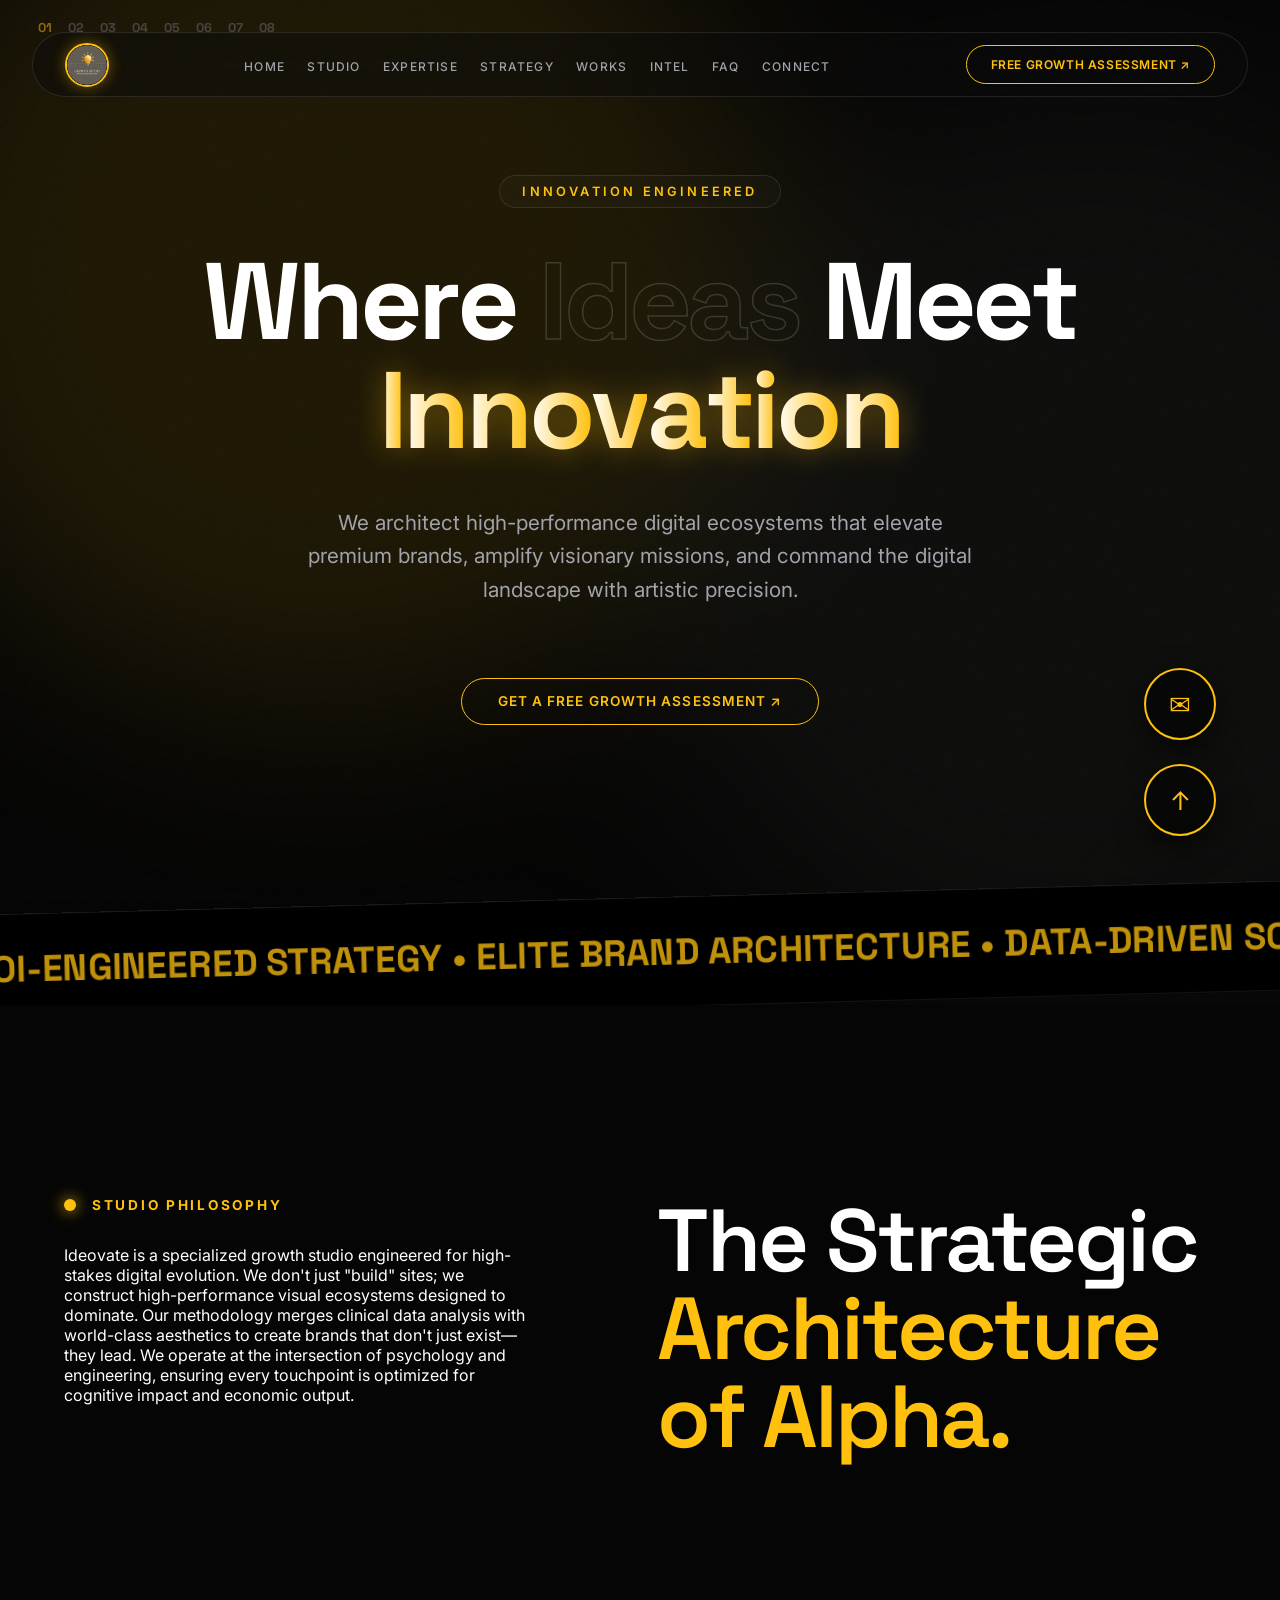
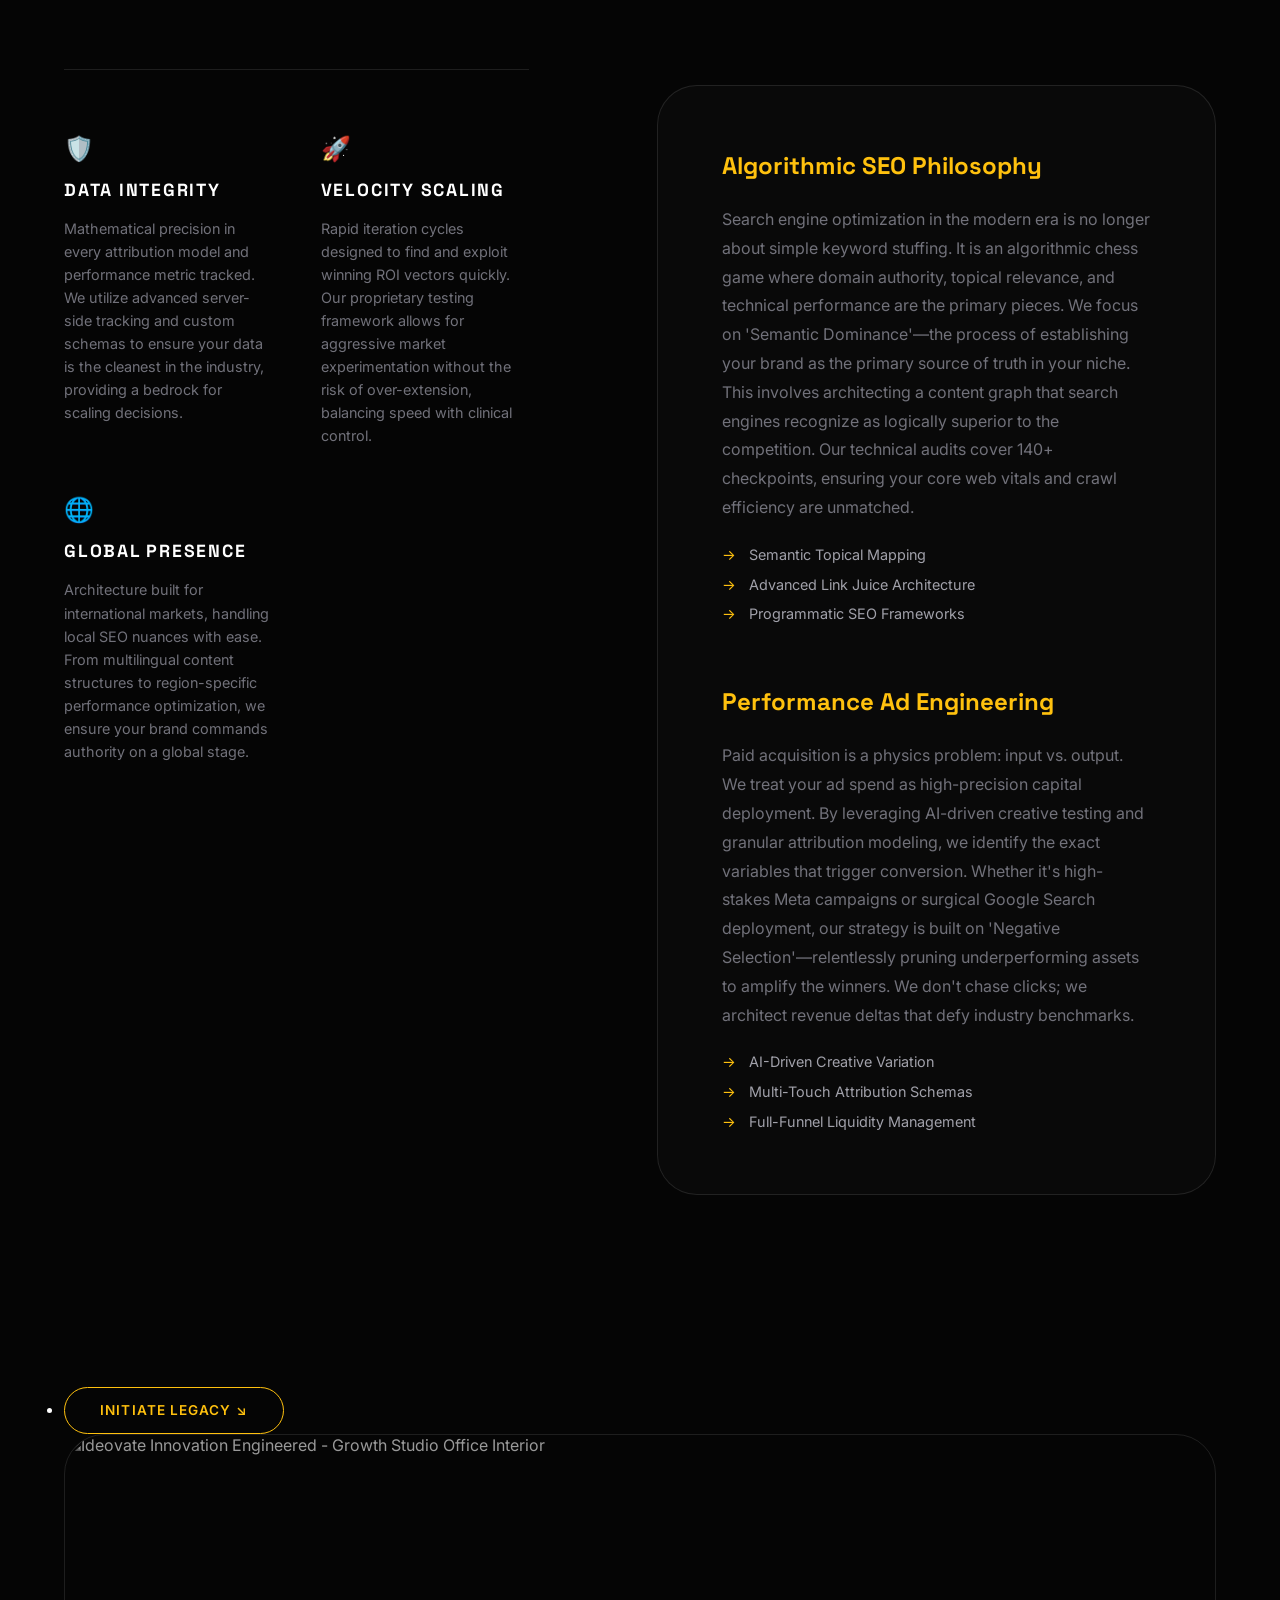
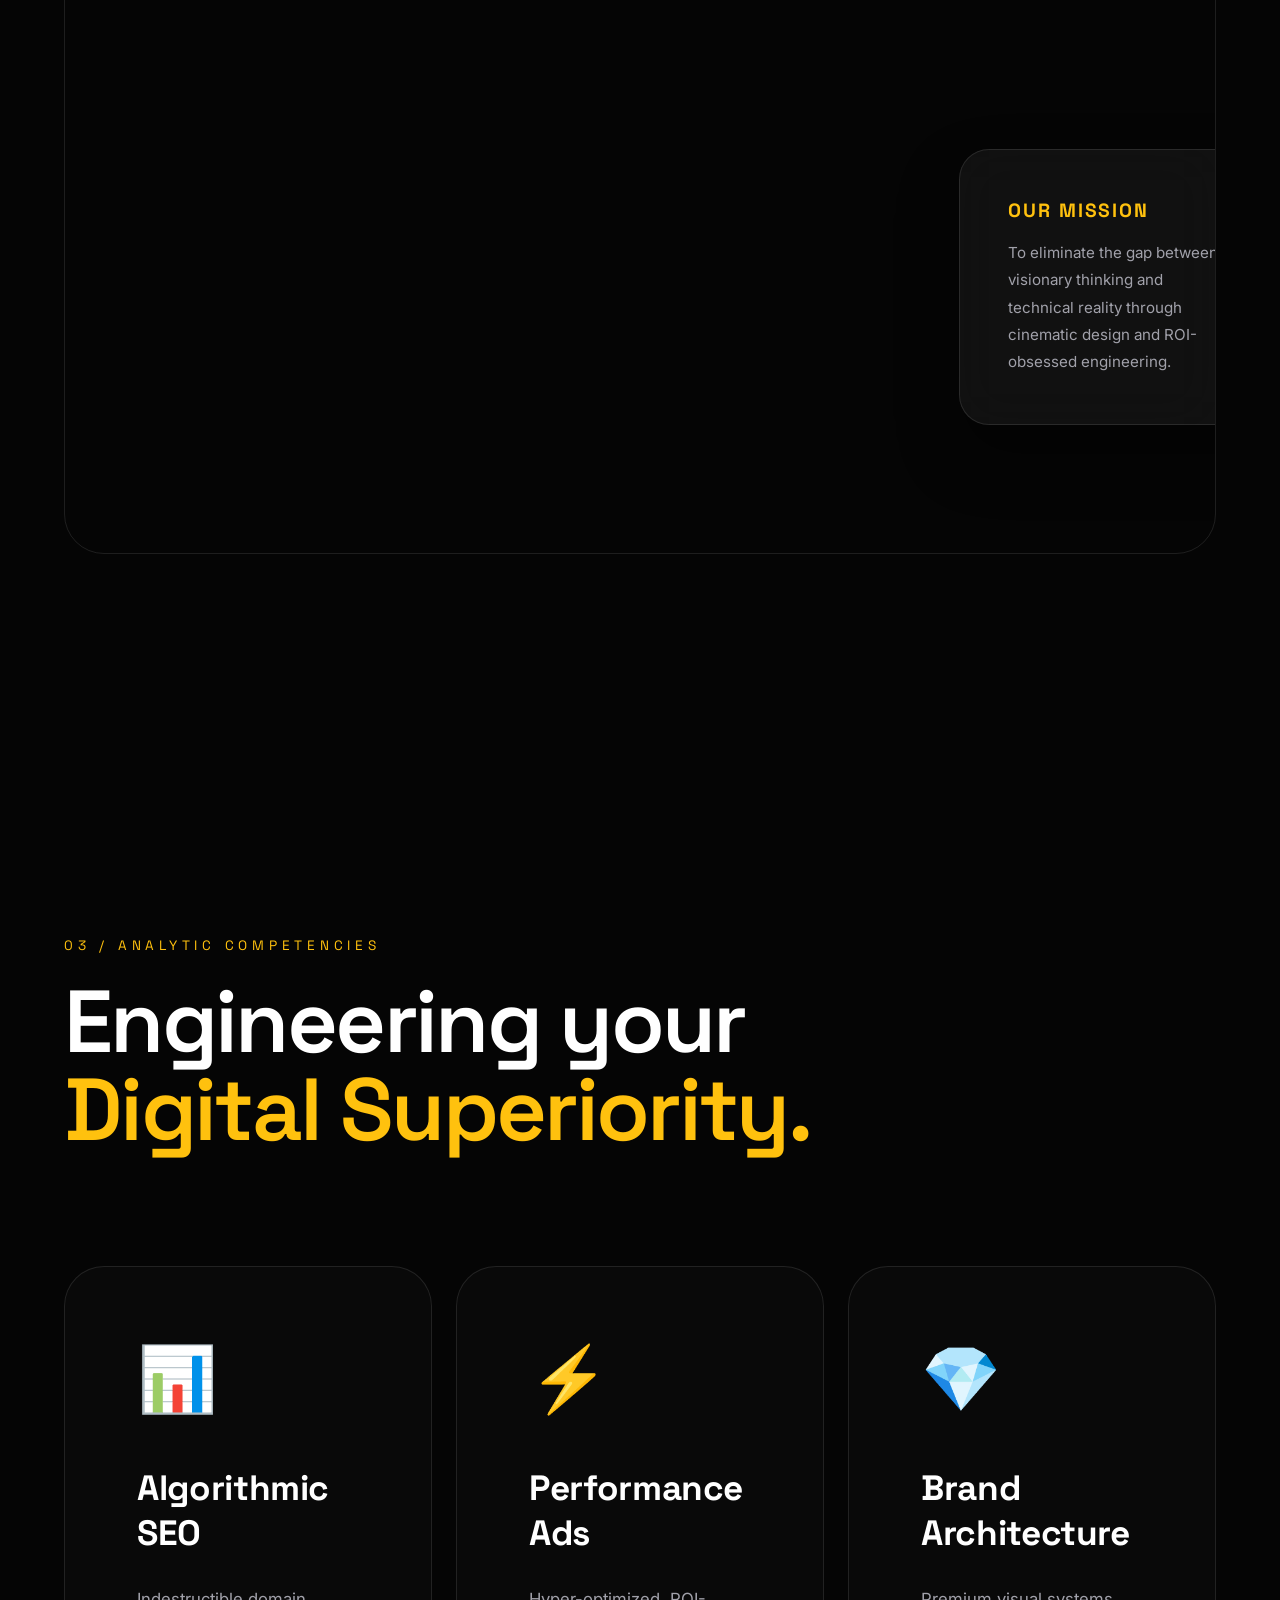
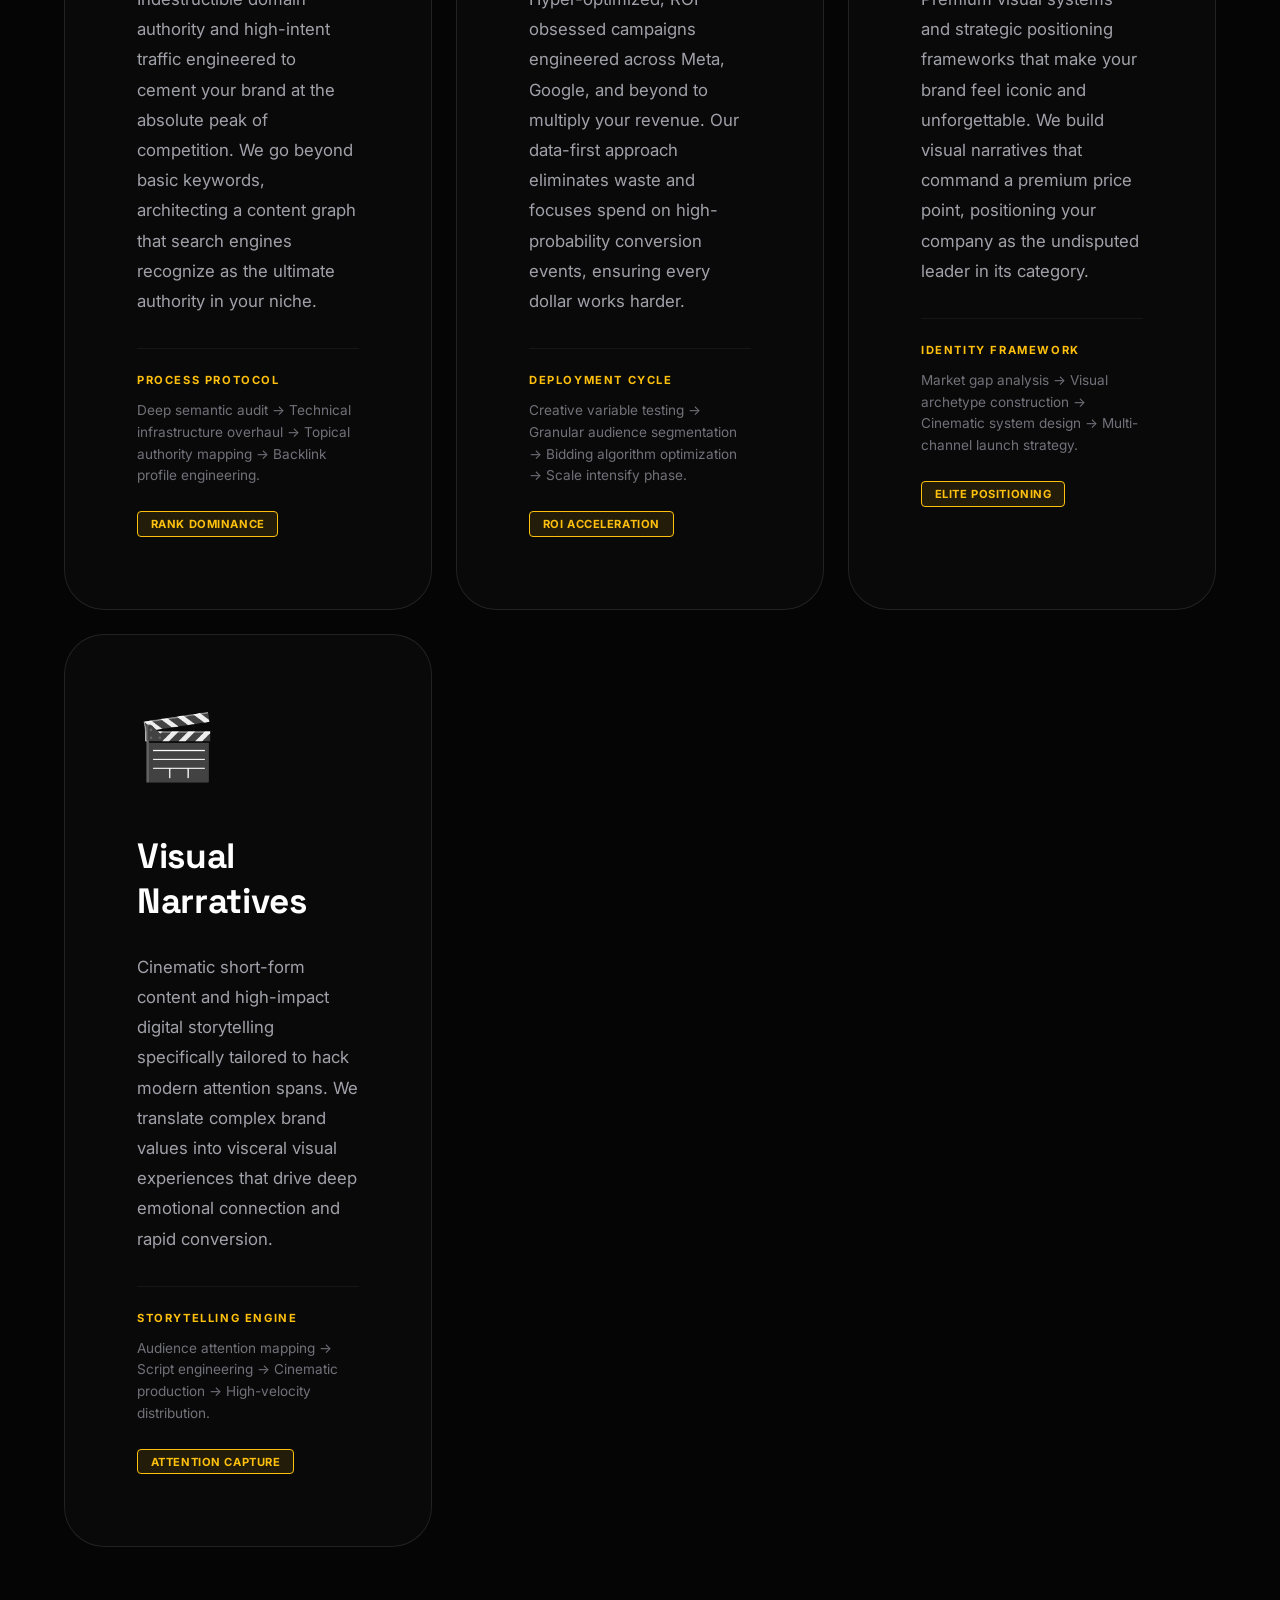
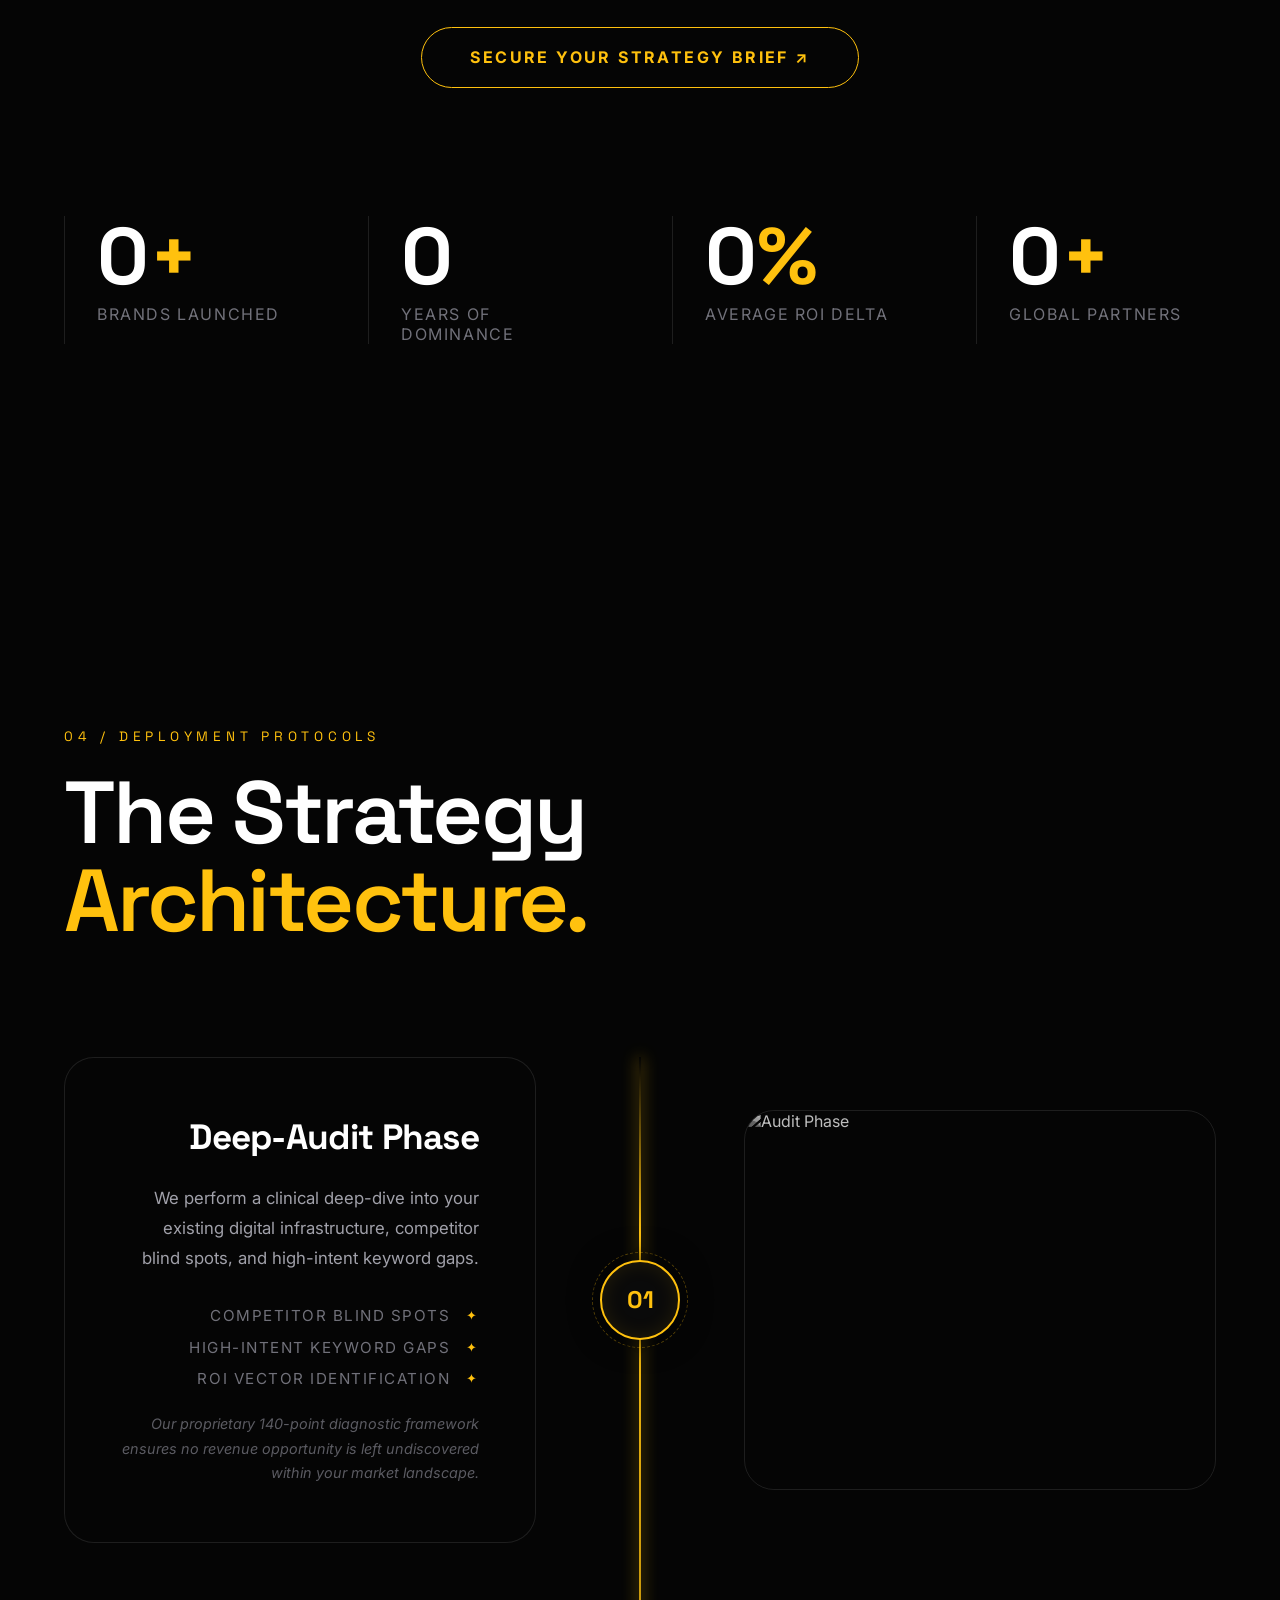
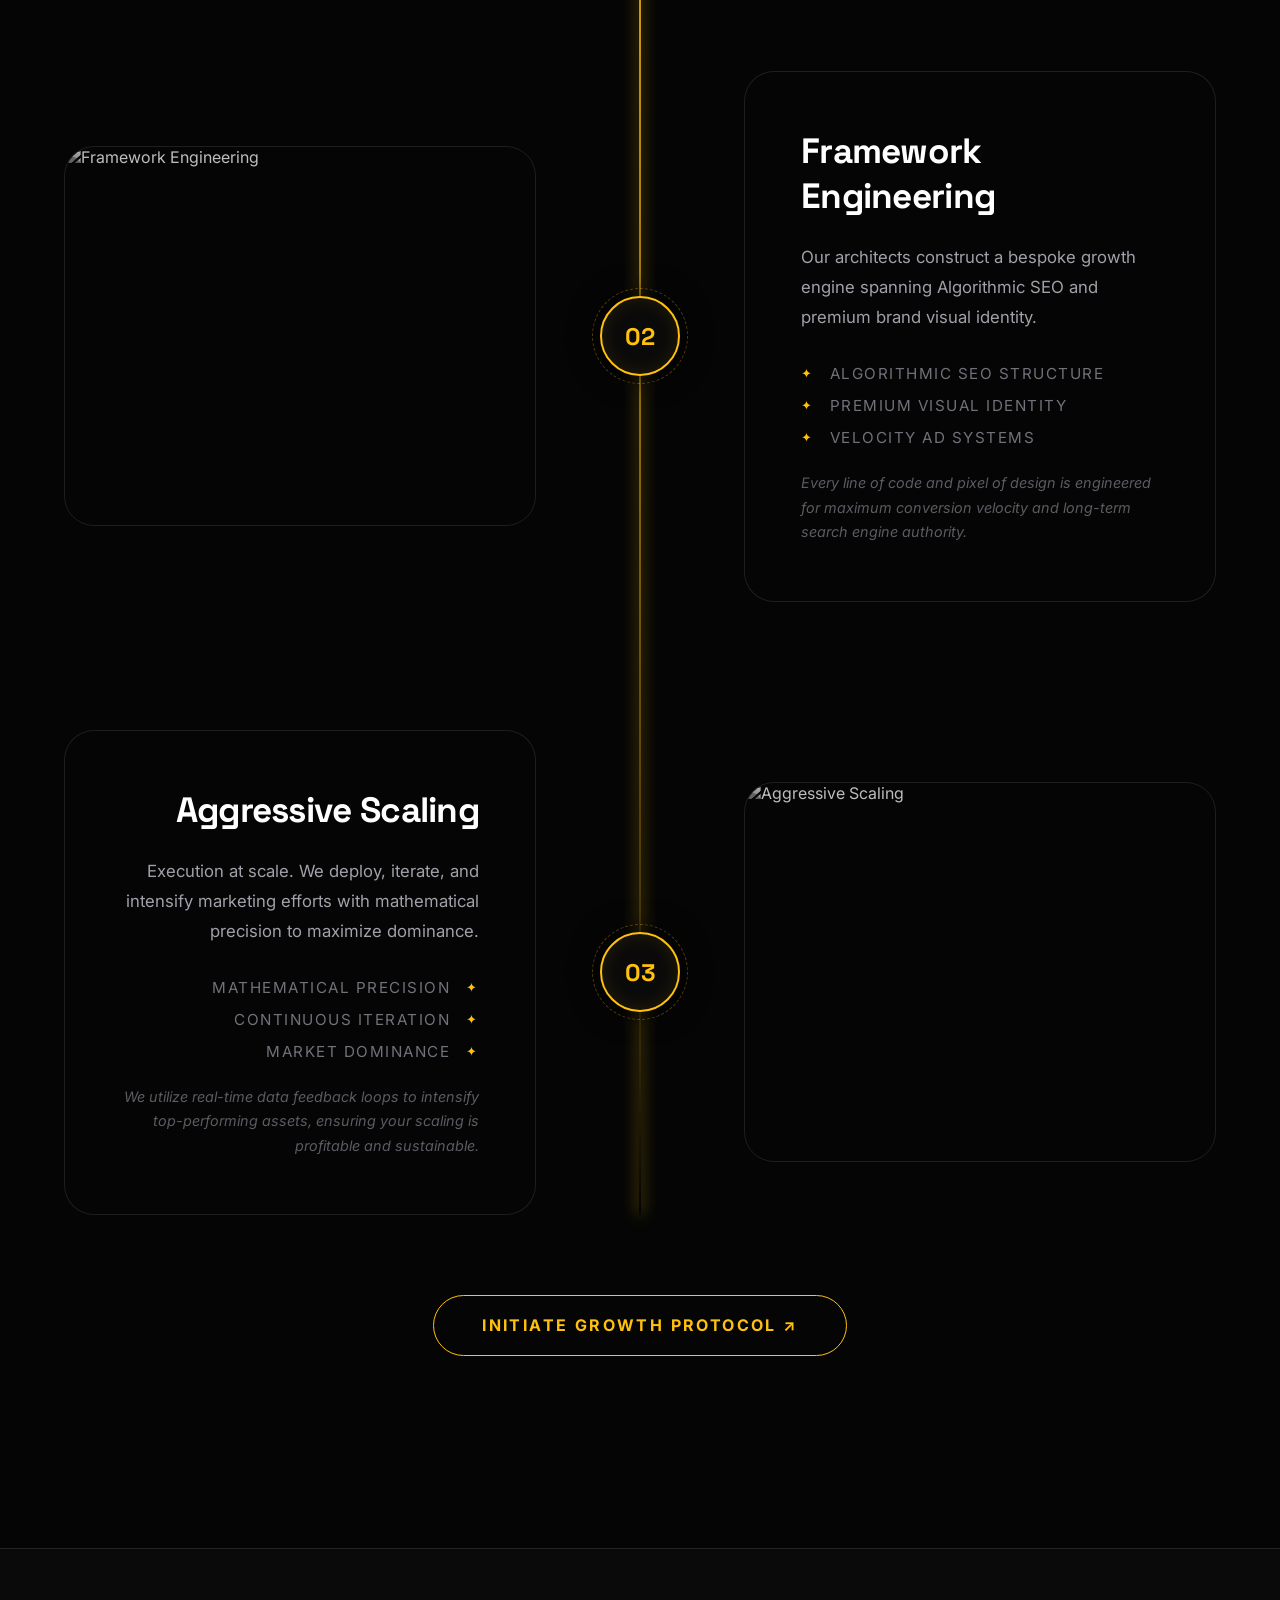
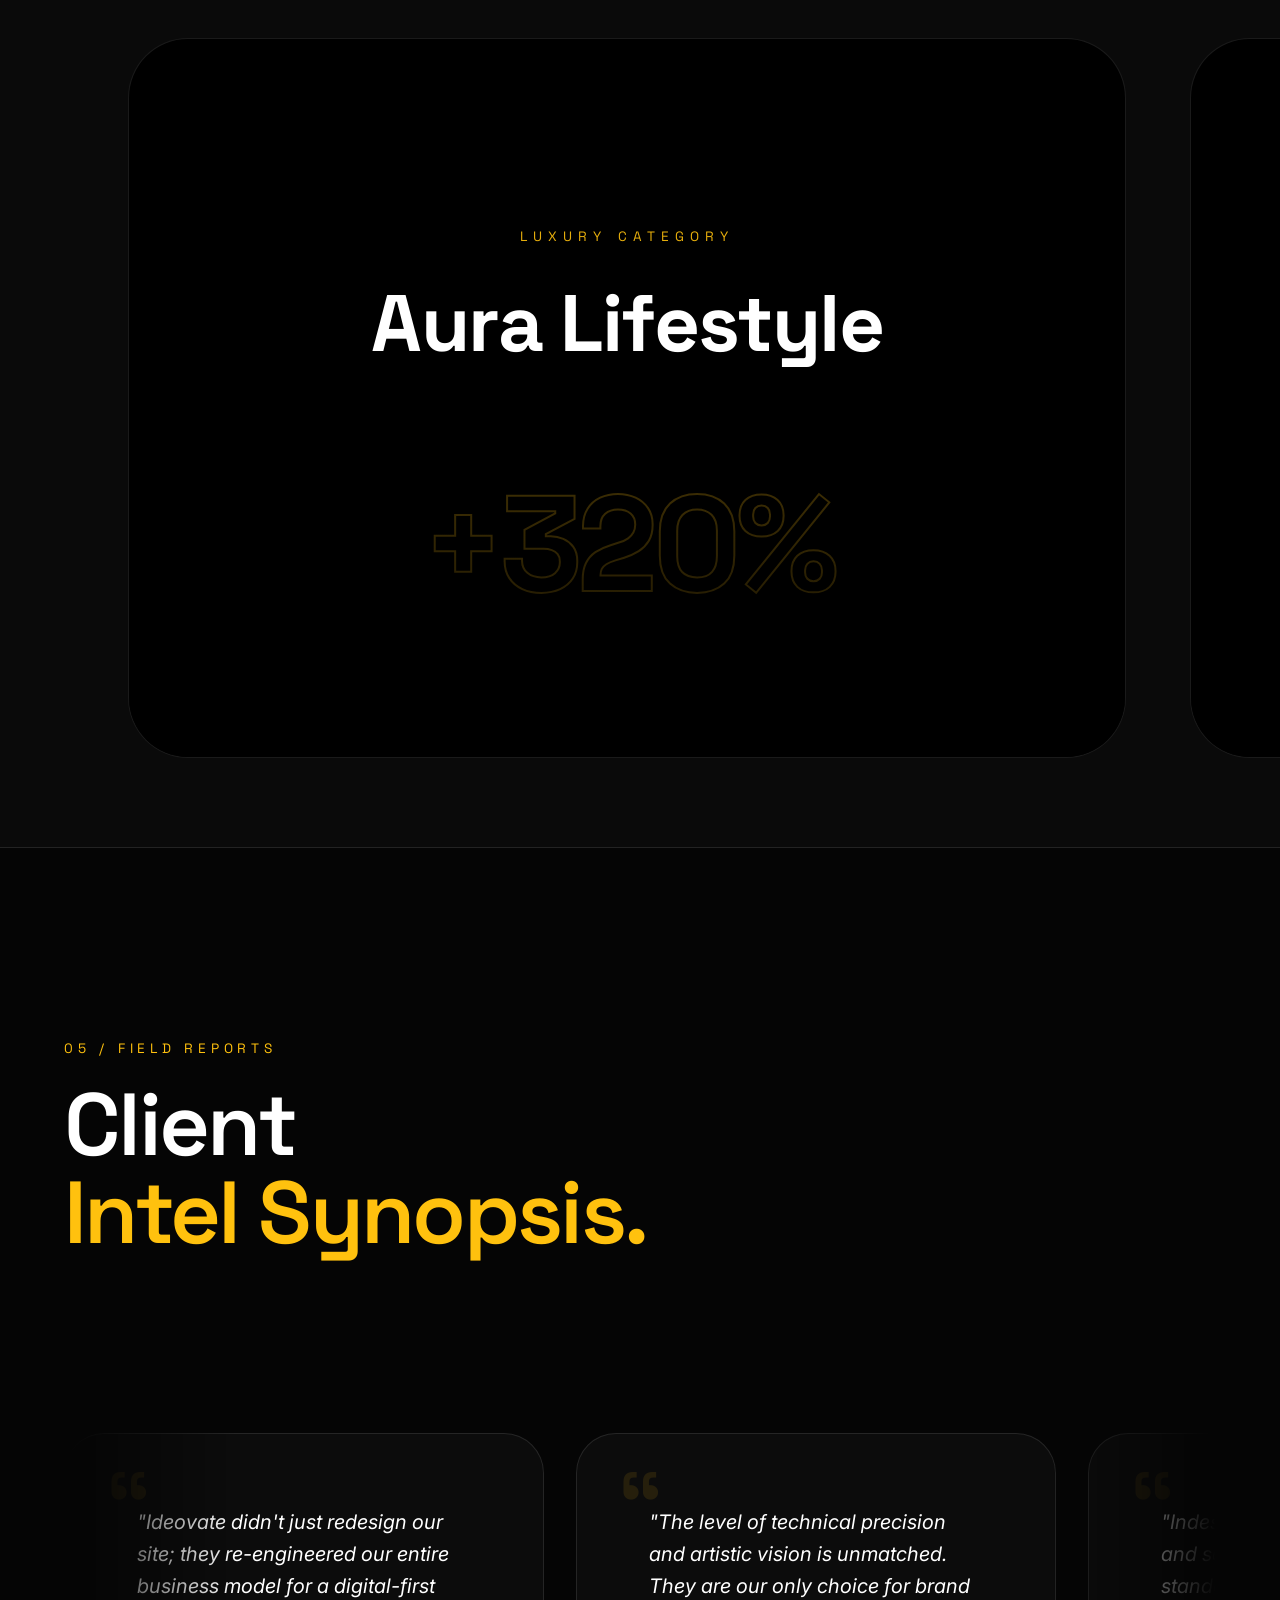
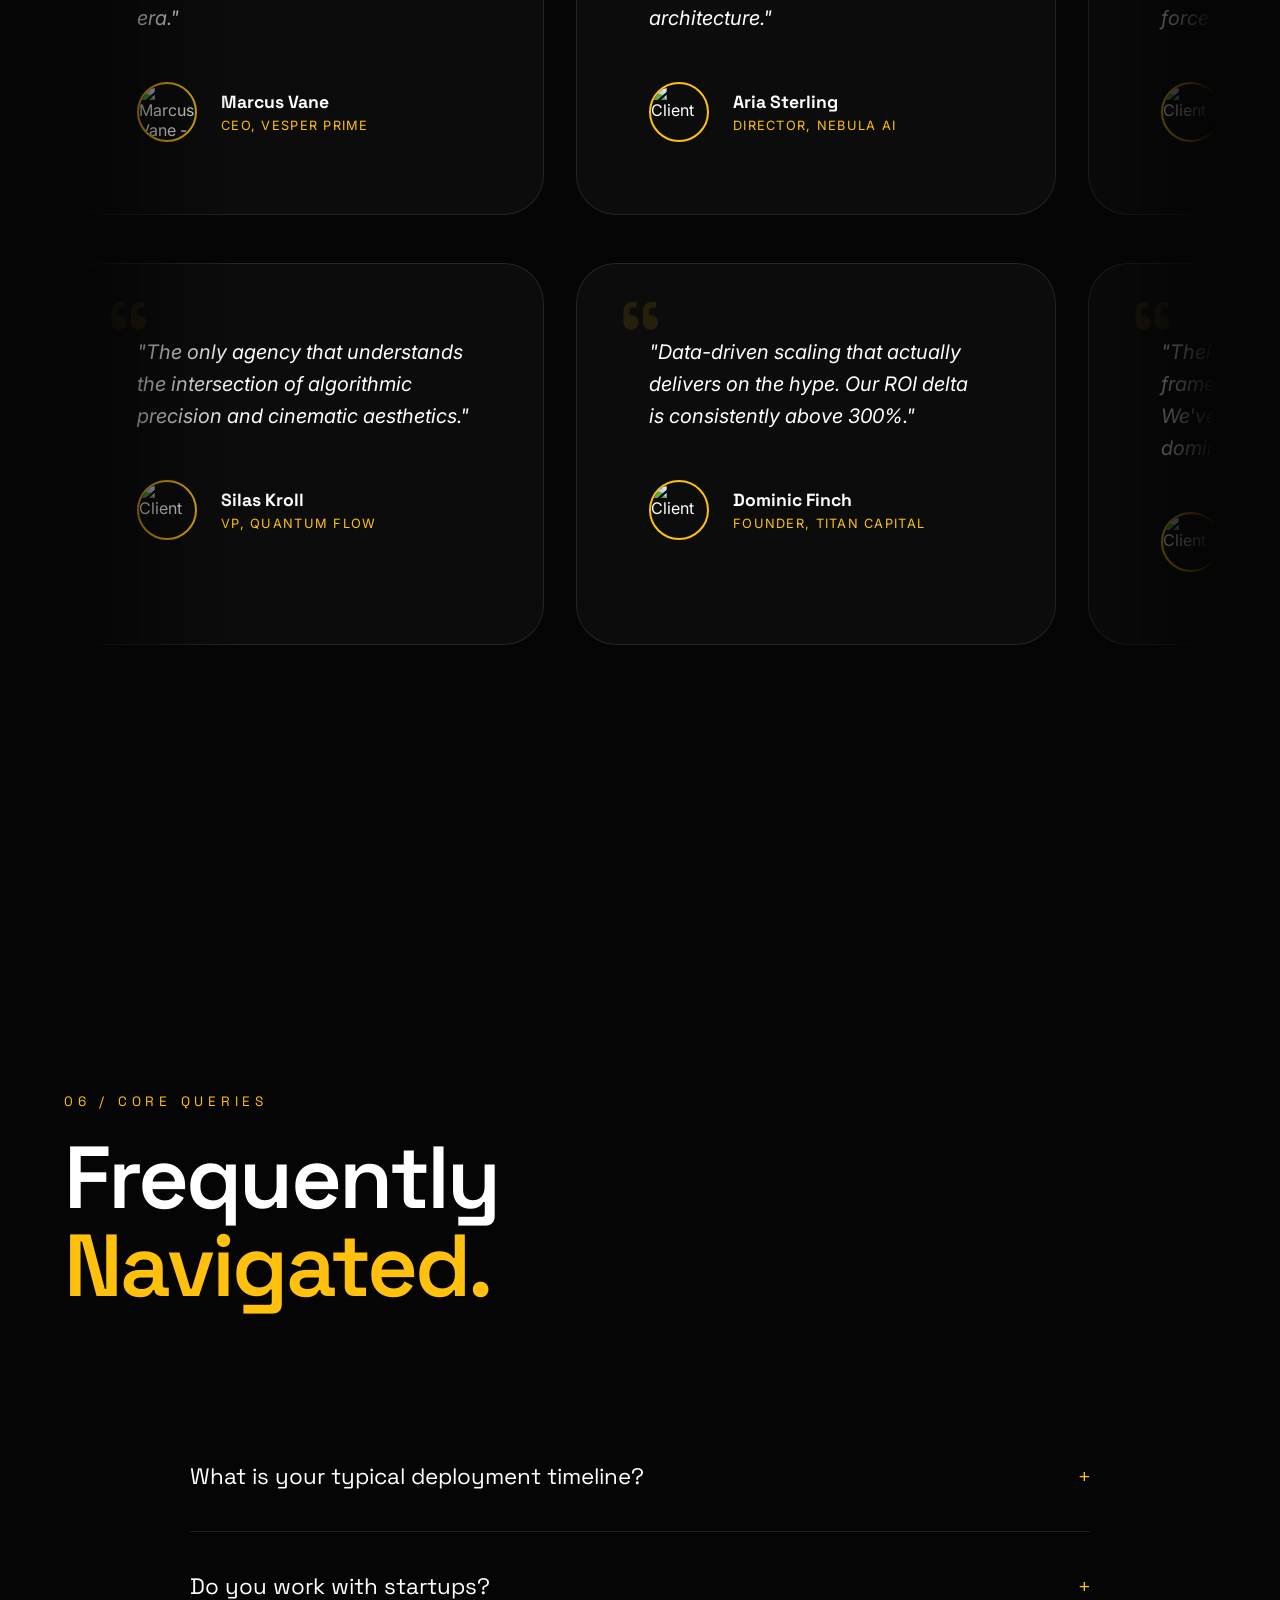
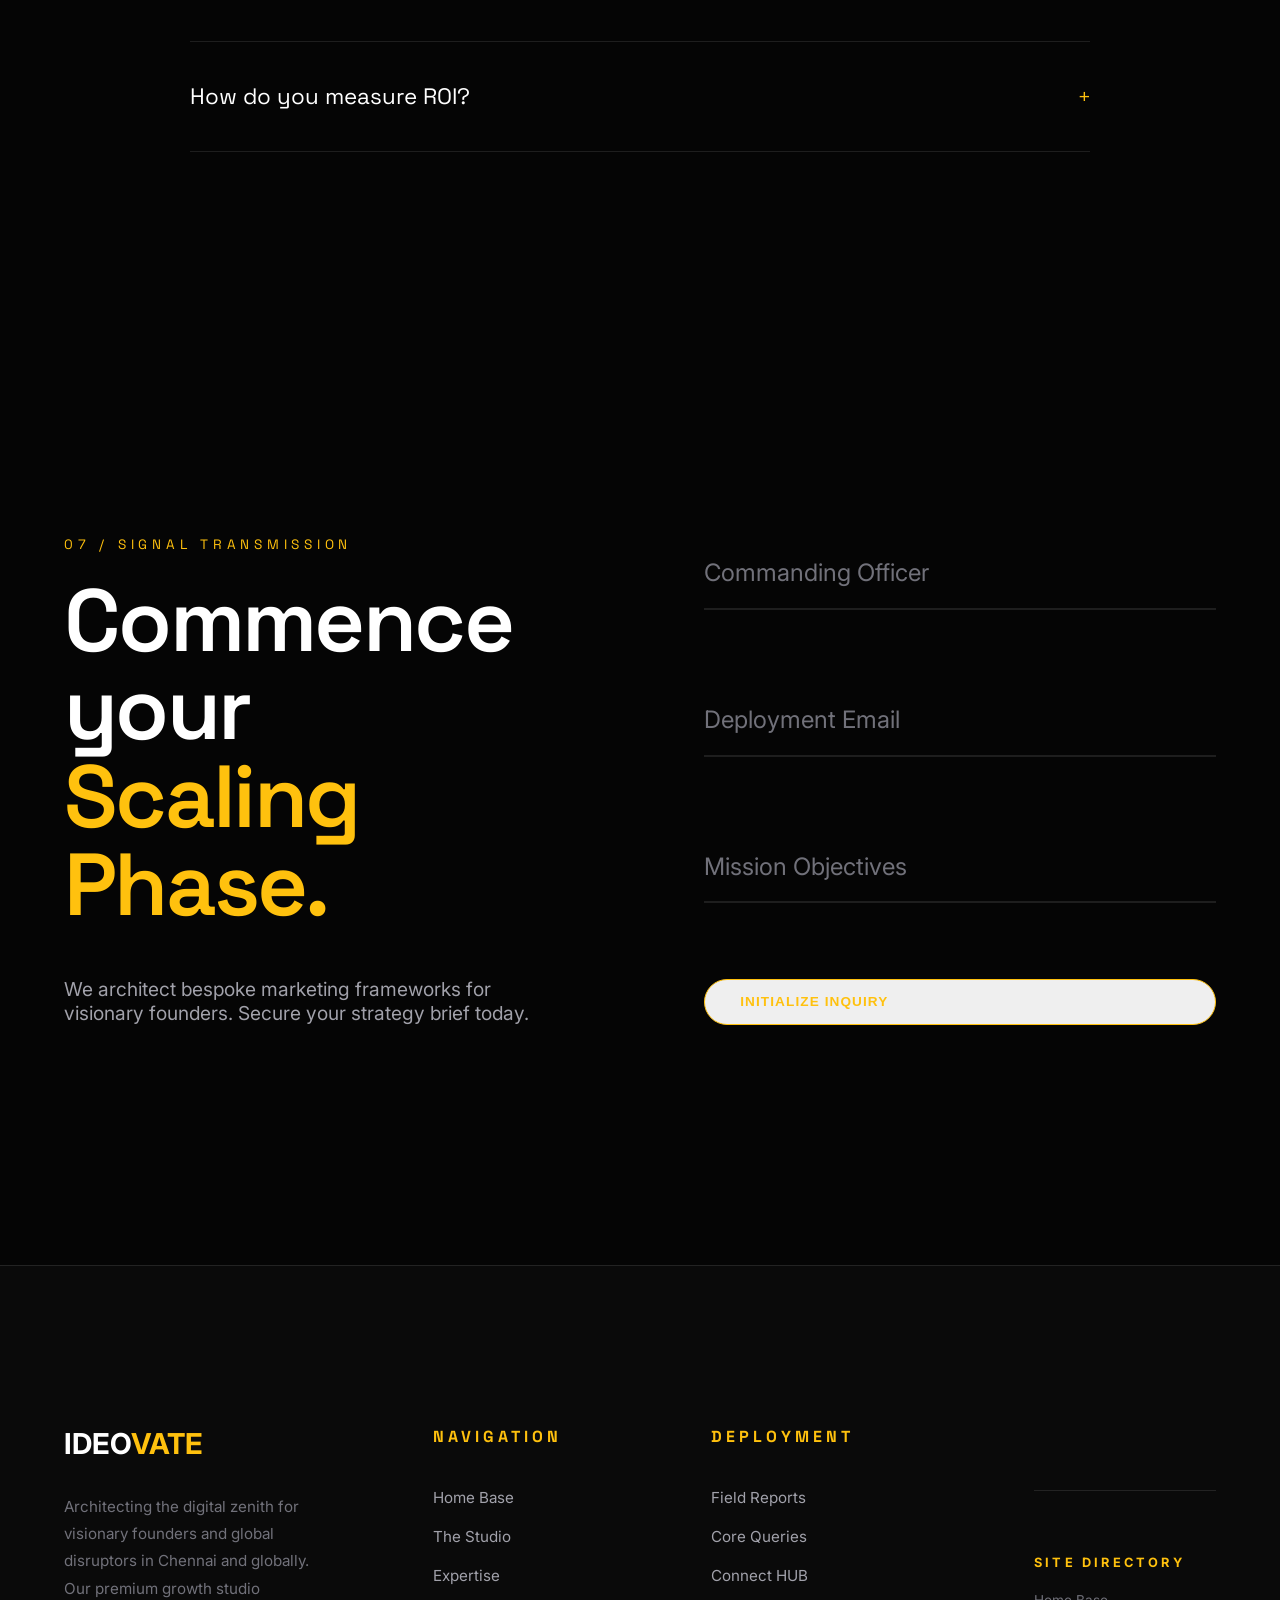
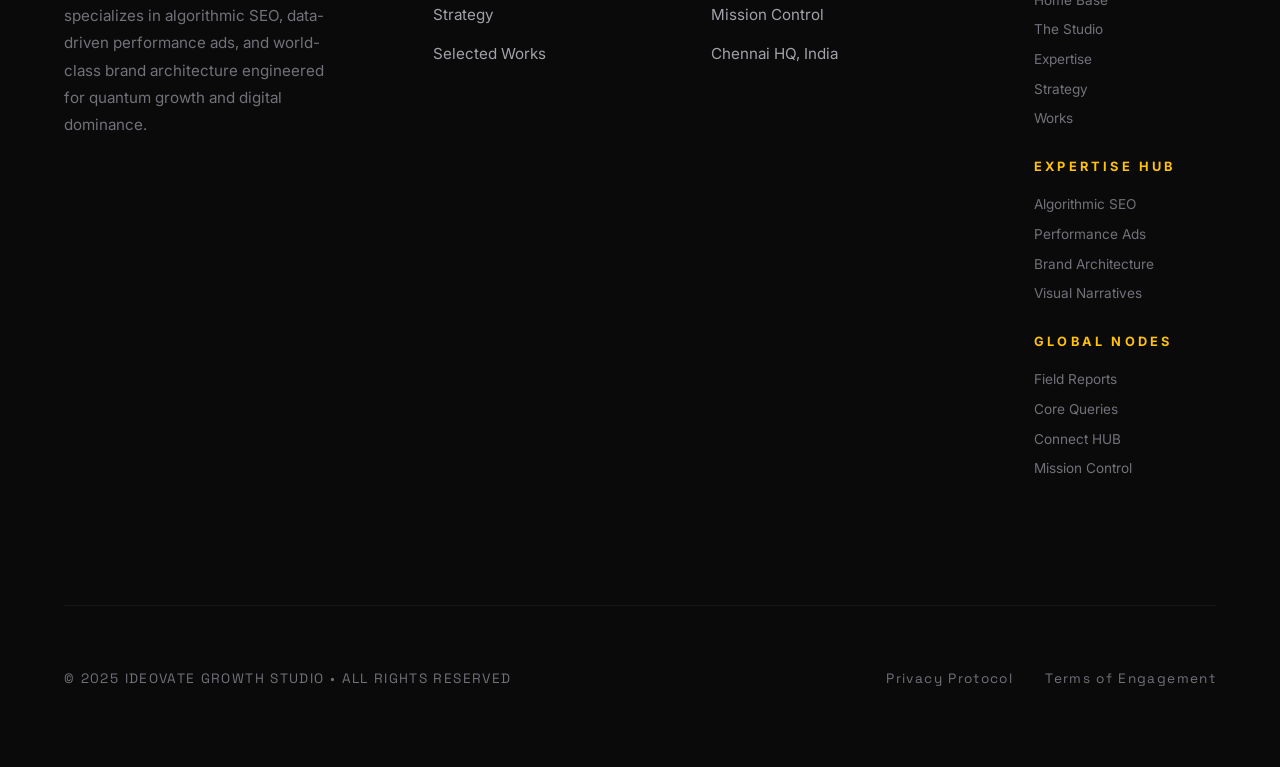
==== commit acfb5423: "Add files via upload" ====
--- a/index.html
+++ b/index.html
@@ -209,7 +209,7 @@
             <li><a href="#faq" class="mag-item">FAQ</a></li>
             <li><a href="#contact" class="mag-item">Connect</a></li>
         </ul>
-        <a href="#contact" class="btn-liquid mag-item" id="cta-main">Initiate Growth ↗</a>
+        <a href="#contact" class="btn-liquid mag-item" id="cta-main">Free Growth Assessment ↗</a>
         <button class="mobile-toggle" id="menu-trigger" aria-label="Open Navigation Terminal">
             <span class="line"></span>
             <span class="line nav-line-short"></span>
@@ -245,7 +245,7 @@
         </h1>
         <p class="hero-desc">We architect high-performance digital ecosystems that elevate premium brands, amplify visionary missions, and command the digital landscape with artistic precision.</p>
         <div class="reveal-q">
-            <a href="#portfolio" class="btn-liquid mag-item">Explore World-Class Case Studies</a>
+            <a href="#portfolio" class="btn-liquid mag-item">Get a Free Growth Assessment ↗</a>
         </div>
     </section>
 
@@ -265,27 +265,50 @@
                     <div class="badge-dot"></div>
                     <span class="badge-label">STUDIO PHILOSOPHY</span>
                 </div>
-                <div class="philosophy-txt reveal-fy">
-                    Ideovate is a specialized growth studio engineered for high-stakes digital evolution. We don't just "build" sites; we construct high-performance visual ecosystems designed to dominate. Our methodology merges clinical data analysis with world-class aesthetics to create brands that don't just exist—they lead.
-                </div>
+                    Ideovate is a specialized growth studio engineered for high-stakes digital evolution. We don't just "build" sites; we construct high-performance visual ecosystems designed to dominate. Our methodology merges clinical data analysis with world-class aesthetics to create brands that don't just exist—they lead. We operate at the intersection of psychology and engineering, ensuring every touchpoint is optimized for cognitive impact and economic output.
+                </div>
+                <h2 class="section-title reveal-fy">The Strategic <br><span>Architecture of Alpha.</span></h2>
                 <div class="core-competencies reveal-fy">
                     <div class="comp-item">
                         <span class="comp-icon">🛡️</span>
                         <h4 class="comp-title">Data Integrity</h4>
-                        <p class="comp-desc">Mathematical precision in every attribution model and performance metric tracked.</p>
+                        <p class="comp-desc">Mathematical precision in every attribution model and performance metric tracked. We utilize advanced server-side tracking and custom schemas to ensure your data is the cleanest in the industry, providing a bedrock for scaling decisions.</p>
                     </div>
                     <div class="comp-item">
                         <span class="comp-icon">🚀</span>
                         <h4 class="comp-title">Velocity Scaling</h4>
-                        <p class="comp-desc">Rapid iteration cycles designed to find and exploit winning ROI vectors quickly.</p>
+                        <p class="comp-desc">Rapid iteration cycles designed to find and exploit winning ROI vectors quickly. Our proprietary testing framework allows for aggressive market experimentation without the risk of over-extension, balancing speed with clinical control.</p>
                     </div>
                     <div class="comp-item">
                         <span class="comp-icon">🌐</span>
                         <h4 class="comp-title">Global Presence</h4>
-                        <p class="comp-desc">Architecture built for international markets, handling local SEO nuances with ease.</p>
-                    </div>
-                </div>
-                <ul class="footer-links reveal-fy footer-links-left">
+                        <p class="comp-desc">Architecture built for international markets, handling local SEO nuances with ease. From multilingual content structures to region-specific performance optimization, we ensure your brand commands authority on a global stage.</p>
+                    </div>
+                </div>
+
+                <!-- ADDED MASSIVE TEXT CONTENT -->
+                <div class="methodology-grid reveal-fy">
+                    <div class="meth-item">
+                        <h4>Algorithmic SEO Philosophy</h4>
+                        <p>Search engine optimization in the modern era is no longer about simple keyword stuffing. It is an algorithmic chess game where domain authority, topical relevance, and technical performance are the primary pieces. We focus on 'Semantic Dominance'—the process of establishing your brand as the primary source of truth in your niche. This involves architecting a content graph that search engines recognize as logically superior to the competition. Our technical audits cover 140+ checkpoints, ensuring your core web vitals and crawl efficiency are unmatched.</p>
+                        <ul class="meth-list">
+                            <li>Semantic Topical Mapping</li>
+                            <li>Advanced Link Juice Architecture</li>
+                            <li>Programmatic SEO Frameworks</li>
+                        </ul>
+                    </div>
+                    <div class="meth-item">
+                        <h4>Performance Ad Engineering</h4>
+                        <p>Paid acquisition is a physics problem: input vs. output. We treat your ad spend as high-precision capital deployment. By leveraging AI-driven creative testing and granular attribution modeling, we identify the exact variables that trigger conversion. Whether it's high-stakes Meta campaigns or surgical Google Search deployment, our strategy is built on 'Negative Selection'—relentlessly pruning underperforming assets to amplify the winners. We don't chase clicks; we architect revenue deltas that defy industry benchmarks.</p>
+                        <ul class="meth-list">
+                            <li>AI-Driven Creative Variation</li>
+                            <li>Multi-Touch Attribution Schemas</li>
+                            <li>Full-Funnel Liquidity Management</li>
+                        </ul>
+                    </div>
+                </div>
+
+                <ul class="footer-links reveal-fy footer-links-left" style="margin-top: 4rem;">
                     <li><a href="#contact" class="btn-liquid mag-item">Initiate Legacy ↘</a></li>
                 </ul>
             </div>
@@ -312,6 +335,10 @@
                 <span class="sc-icon">📊</span>
                 <h3 class="sc-title">Algorithmic SEO</h3>
                 <p class="sc-desc">Indestructible domain authority and high-intent traffic engineered to cement your brand at the absolute peak of competition. We go beyond basic keywords, architecting a content graph that search engines recognize as the ultimate authority in your niche.</p>
+                <div class="sc-process">
+                    <span class="sc-process-label">Process Protocol</span>
+                    <p class="sc-process-txt">Deep semantic audit → Technical infrastructure overhaul → Topical authority mapping → Backlink profile engineering.</p>
+                </div>
                 <div class="service-result-tag">Rank Dominance</div>
                 <div class="sc-mouse-glow"></div>
             </div>
@@ -319,6 +346,10 @@
                 <span class="sc-icon">⚡</span>
                 <h3 class="sc-title">Performance Ads</h3>
                 <p class="sc-desc">Hyper-optimized, ROI-obsessed campaigns engineered across Meta, Google, and beyond to multiply your revenue. Our data-first approach eliminates waste and focuses spend on high-probability conversion events, ensuring every dollar works harder.</p>
+                <div class="sc-process">
+                    <span class="sc-process-label">Deployment Cycle</span>
+                    <p class="sc-process-txt">Creative variable testing → Granular audience segmentation → Bidding algorithm optimization → Scale intensify phase.</p>
+                </div>
                 <div class="service-result-tag">ROI Acceleration</div>
                 <div class="sc-mouse-glow"></div>
             </div>
@@ -326,6 +357,10 @@
                 <span class="sc-icon">💎</span>
                 <h3 class="sc-title">Brand Architecture</h3>
                 <p class="sc-desc">Premium visual systems and strategic positioning frameworks that make your brand feel iconic and unforgettable. We build visual narratives that command a premium price point, positioning your company as the undisputed leader in its category.</p>
+                <div class="sc-process">
+                    <span class="sc-process-label">Identity Framework</span>
+                    <p class="sc-process-txt">Market gap analysis → Visual archetype construction → Cinematic system design → Multi-channel launch strategy.</p>
+                </div>
                 <div class="service-result-tag">Elite Positioning</div>
                 <div class="sc-mouse-glow"></div>
             </div>
@@ -333,6 +368,10 @@
                 <span class="sc-icon">🎬</span>
                 <h3 class="sc-title">Visual Narratives</h3>
                 <p class="sc-desc">Cinematic short-form content and high-impact digital storytelling specifically tailored to hack modern attention spans. We translate complex brand values into visceral visual experiences that drive deep emotional connection and rapid conversion.</p>
+                <div class="sc-process">
+                    <span class="sc-process-label">Storytelling Engine</span>
+                    <p class="sc-process-txt">Audience attention mapping → Script engineering → Cinematic production → High-velocity distribution.</p>
+                </div>
                 <div class="service-result-tag">Attention Capture</div>
                 <div class="sc-mouse-glow"></div>
             </div>
@@ -706,14 +745,36 @@
                     <li><a href="#">Chennai HQ, India</a></li>
                 </ul>
             </div>
-            <div class="f-col reveal-fy">
-                <h3>Social HUB</h3>
-                <ul class="f-list">
-                    <li><a href="#">LinkedIn Terminal</a></li>
-                    <li><a href="https://www.instagram.com/ideovate.in?utm_source=ig_web_button_share_sheet&igsh=ZDNlZDc0MzIxNw==" target="_blank" rel="noopener noreferrer nofollow">Instagram Feed</a></li>
-                    <li><a href="#">X Command</a></li>
-                    <li><a href="#">Dribbble Archive</a></li>
-                </ul>
+                <div class="f-quick-nav reveal-fy">
+                    <div class="f-nav-group">
+                        <h4>Site Directory</h4>
+                        <ul class="f-nav-links">
+                            <li><a href="#home" title="Navigate to Home">Home Base</a></li>
+                            <li><a href="#about" title="Learn about Strategy">The Studio</a></li>
+                            <li><a href="#services" title="View our Expertise">Expertise</a></li>
+                            <li><a href="#strategy" title="Our Process">Strategy</a></li>
+                            <li><a href="#portfolio" title="Past Work">Works</a></li>
+                        </ul>
+                    </div>
+                    <div class="f-nav-group">
+                        <h4>Expertise HUB</h4>
+                        <ul class="f-nav-links">
+                            <li><a href="#services" title="Algorithmic SEO Details">Algorithmic SEO</a></li>
+                            <li><a href="#services" title="Performance Ads Results">Performance Ads</a></li>
+                            <li><a href="#services" title="Brand Architecture Systems">Brand Architecture</a></li>
+                            <li><a href="#services" title="Visual Narratives Impact">Visual Narratives</a></li>
+                        </ul>
+                    </div>
+                    <div class="f-nav-group">
+                        <h4>Global Nodes</h4>
+                        <ul class="f-nav-links">
+                            <li><a href="#intel">Field Reports</a></li>
+                            <li><a href="#faq">Core Queries</a></li>
+                            <li><a href="#contact">Connect HUB</a></li>
+                            <li><a href="mailto:ops@ideovate.com">Mission Control</a></li>
+                        </ul>
+                    </div>
+                </div>
             </div>
         </div>
         <div class="footer-bottom">
--- a/index.css
+++ b/index.css
@@ -326,7 +326,26 @@
 
 .u-text-dense { line-height: 1.8; color: var(--text-secondary); margin-bottom: 2rem; }
 
+/* ----- REFACTOR: EXPERT METHODOLOGY & DIRECTORY ----- */
+.methodology-grid { display: grid; grid-template-columns: repeat(auto-fit, minmax(300px, 1fr)); gap: 4rem; margin-top: 6rem; padding: 4rem; background: rgba(255,255,255,0.02); border: 1px solid var(--glass-border); border-radius: 40px; }
+.meth-item h4 { font-family: var(--font-display); font-size: 1.5rem; color: var(--brand-gold); margin-bottom: 1.5rem; }
+.meth-item p { font-size: 1rem; color: var(--text-muted); line-height: 1.8; }
+.meth-list { margin-top: 1.5rem; list-style: none; display: flex; flex-direction: column; gap: 0.8rem; }
+.meth-list li { display: flex; align-items: center; gap: 0.8rem; font-size: 0.9rem; color: var(--text-secondary); }
+.meth-list li::before { content: '→'; color: var(--brand-gold); }
+
+.sc-process { margin-top: 2rem; padding-top: 1.5rem; border-top: 1px solid rgba(255,255,255,0.05); }
+.sc-process-label { display: block; font-size: 0.7rem; font-weight: 700; color: var(--brand-gold); text-transform: uppercase; margin-bottom: 0.8rem; letter-spacing: 0.1rem; }
+.sc-process-txt { font-size: 0.85rem; color: var(--text-muted); line-height: 1.6; }
+
+.f-quick-nav { margin-top: 4rem; padding-top: 4rem; border-top: 1px solid var(--glass-border); display: grid; grid-template-columns: repeat(auto-fit, minmax(150px, 1fr)); gap: 2rem; }
+.f-nav-group h4 { font-size: 0.8rem; color: var(--brand-gold); margin-bottom: 1.2rem; text-transform: uppercase; letter-spacing: 0.2rem; }
+.f-nav-links { list-style: none; display: flex; flex-direction: column; gap: 0.6rem; }
+.f-nav-links a { color: var(--text-muted); text-decoration: none; font-size: 0.85rem; transition: 0.3s; }
+.f-nav-links a:hover { color: var(--brand-gold); padding-left: 5px; }
+
 /* Media */
+
 
 
 @media (max-width: 1024px) { 
